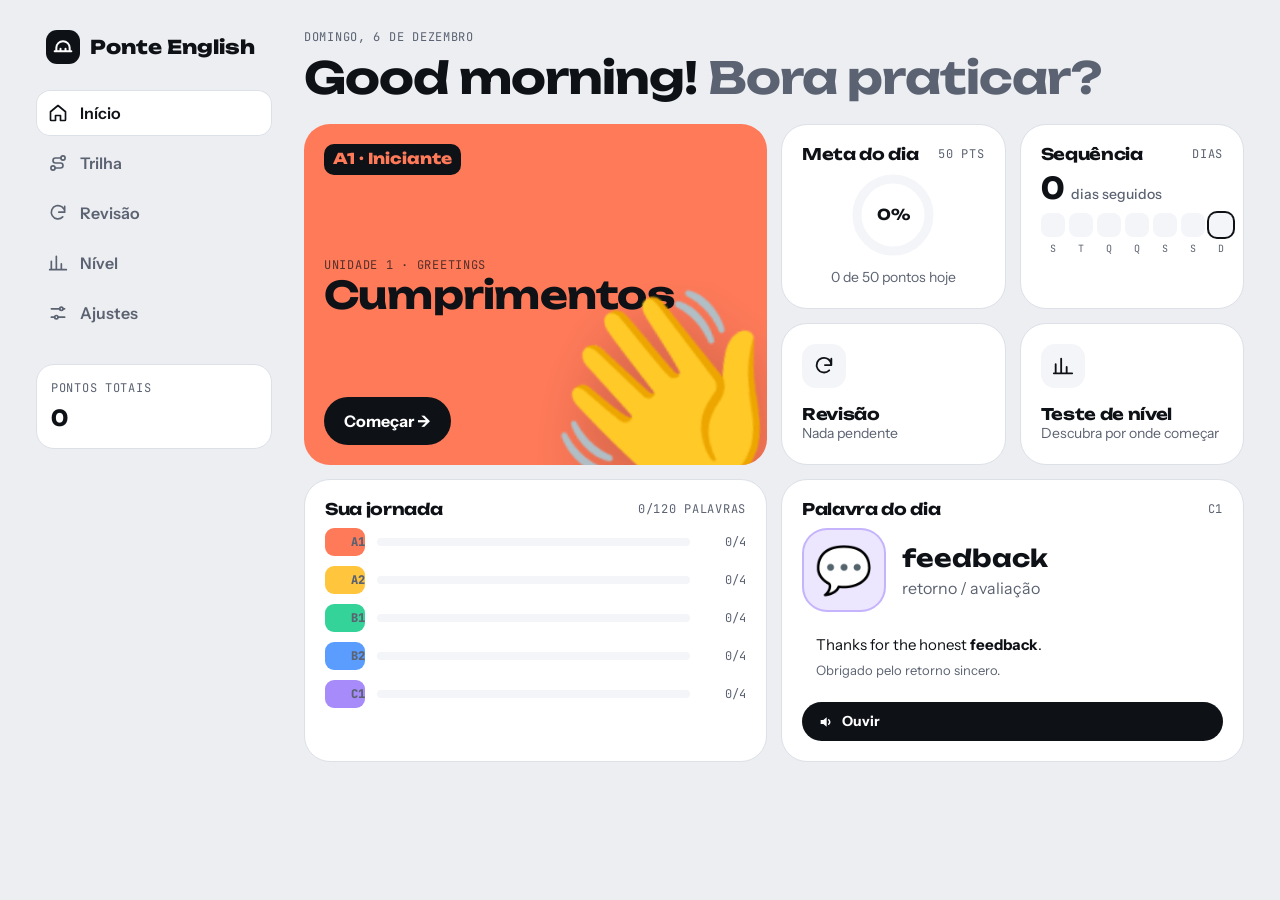
==== index.html @ 1035debe "Add files via upload" ====
<!doctype html>
<html lang="pt-BR">
<head>
  <meta charset="utf-8">
  <meta name="viewport" content="width=device-width, initial-scale=1, viewport-fit=cover">
  <title>Ponte English</title>
  <meta name="description" content="Curso de inglês do básico ao avançado, com imagens, áudio e exercícios dinâmicos.">
  <meta name="theme-color" content="#ECEEF2" media="(prefers-color-scheme: light)">
  <meta name="theme-color" content="#0A0C10" media="(prefers-color-scheme: dark)">
  <link rel="icon" href="data:image/svg+xml,%3Csvg xmlns='http://www.w3.org/2000/svg' viewBox='0 0 24 24'%3E%3Crect width='24' height='24' rx='6' fill='%230E1116'/%3E%3Cpath d='M4 17h16M6 17v-3a6 6 0 0 1 12 0v3' stroke='white' stroke-width='2.2' fill='none' stroke-linecap='round'/%3E%3C/svg%3E">
  <link rel="preconnect" href="https://fonts.googleapis.com">
  <link rel="preconnect" href="https://fonts.gstatic.com" crossorigin>
  <link rel="stylesheet" href="https://fonts.googleapis.com/css2?family=Instrument+Sans:wght@400;500;600;700&family=JetBrains+Mono:wght@500&family=Unbounded:wght@600;700;800&display=swap">
  <style>
/* Ponte English — estilos
   Layout: app shell com barra lateral (desktop) ou barra inferior (celular); painel em blocos (bento);
   cada nível CEFR tem sua cor, usada em trilha, unidade e exercícios. */
:root{
  --bg:#ECEEF2; --card:#FFFFFF; --card-2:#F4F5F8; --ink:#0E1116; --ink-2:#5B6271; --line:#DCE0E7;
  --btn:#0E1116; --on-btn:#FFFFFF; --glass:rgba(236,238,242,.82);
  --on-lv:#0E1116;
  --a1:#FF7A59; --a1-soft:#FFE4DB; --a2:#FFC53D; --a2-soft:#FFF1CC; --b1:#34D399; --b1-soft:#D5F7E9;
  --b2:#5B9DFF; --b2-soft:#DDE9FF; --c1:#A78BFA; --c1-soft:#ECE6FF;
  --good:#138A4A; --good-soft:#D8F5E4; --bad:#C9344A; --bad-soft:#FCE1E5;
  --display:"Unbounded", "Segoe UI", system-ui, sans-serif;
  --body:"Instrument Sans", system-ui, -apple-system, "Segoe UI", sans-serif;
  --mono:"JetBrains Mono", ui-monospace, "SFMono-Regular", Menlo, monospace;
  --r:26px; --r-sm:16px;
  padding-top:env(safe-area-inset-top,0px);
}
@media (prefers-color-scheme: dark){:root:not([data-theme="light"]){
  --bg:#0A0C10; --card:#14171E; --card-2:#1C2029; --ink:#F1F3F7; --ink-2:#9AA1B1; --line:#272C37;
  --btn:#F1F3F7; --on-btn:#0A0C10; --glass:rgba(10,12,16,.82);
  --a1-soft:#3B211A; --a2-soft:#3A3015; --b1-soft:#11342A; --b2-soft:#182844; --c1-soft:#2B2248;
  --good:#45D88A; --good-soft:#12321F; --bad:#FF7D8E; --bad-soft:#3D1820; color-scheme:dark}}
:root[data-theme="dark"]{
  --bg:#0A0C10; --card:#14171E; --card-2:#1C2029; --ink:#F1F3F7; --ink-2:#9AA1B1; --line:#272C37;
  --btn:#F1F3F7; --on-btn:#0A0C10; --glass:rgba(10,12,16,.82);
  --a1-soft:#3B211A; --a2-soft:#3A3015; --b1-soft:#11342A; --b2-soft:#182844; --c1-soft:#2B2248;
  --good:#45D88A; --good-soft:#12321F; --bad:#FF7D8E; --bad-soft:#3D1820; color-scheme:dark}

*{box-sizing:border-box}
html,body{min-height:100%}
body{margin:0;background:var(--bg);color:var(--ink);font-family:var(--body);font-size:16px;line-height:1.5;-webkit-font-smoothing:antialiased}
h1,h2,h3{font-family:var(--display);font-weight:700;margin:0;letter-spacing:-.02em;line-height:1.1;text-wrap:balance}
p{margin:0}
button,input{font:inherit;color:inherit}
button{cursor:pointer;border:0;background:none;padding:0;text-align:inherit}
button:disabled{cursor:default}
:focus-visible{outline:3px solid var(--ink);outline-offset:3px;border-radius:12px}
.mono{font-family:var(--mono);font-size:12px;letter-spacing:.06em;text-transform:uppercase;color:var(--ink-2)}
.muted{color:var(--ink-2)}

/* shell */
.shell{display:grid;grid-template-columns:236px minmax(0,1fr);gap:32px;max-width:1240px;margin:0 auto;
  padding-left:max(16px,env(safe-area-inset-left,0px));padding-right:max(16px,env(safe-area-inset-right,0px));padding-block:24px 56px}
.side{position:sticky;top:24px;align-self:start;display:flex;flex-direction:column;gap:4px}
.logo{display:flex;align-items:center;gap:10px;font-family:var(--display);font-weight:800;font-size:19px;padding:6px 10px 22px}
.logo-mark{width:34px;height:34px;border-radius:11px;background:var(--btn);display:grid;place-items:center}
.logo-mark svg{width:20px;height:20px;stroke:var(--on-btn)}
.nav-btn{display:flex;align-items:center;gap:12px;padding:11px 12px;border-radius:14px;font-weight:600;color:var(--ink-2);transition:background .15s,color .15s}
.nav-btn svg{width:20px;height:20px;stroke:currentColor;fill:none;stroke-width:2;flex:none}
.nav-btn:hover{background:var(--card);color:var(--ink)}
.nav-btn.on{background:var(--card);color:var(--ink);box-shadow:inset 0 0 0 1px var(--line)}
.nav-badge{margin-left:auto;font-family:var(--mono);font-size:11px;background:var(--a1);color:var(--on-lv);border-radius:999px;padding:1px 7px}
.side-foot{margin-top:24px;padding:14px;border-radius:18px;background:var(--card);border:1px solid var(--line);display:flex;flex-direction:column;gap:4px}
.side-foot b{font-family:var(--display);font-size:22px;font-variant-numeric:tabular-nums}
.tabbar{display:none;position:fixed;left:0;right:0;bottom:0;z-index:30;background:var(--glass);-webkit-backdrop-filter:blur(18px);backdrop-filter:blur(18px);border-top:1px solid var(--line);
  padding:6px max(8px,env(safe-area-inset-right,0px)) calc(6px + env(safe-area-inset-bottom,0px)) max(8px,env(safe-area-inset-left,0px));justify-content:space-around}
.tabbar .nav-btn{flex-direction:column;gap:2px;font-size:11px;padding:6px 8px;flex:1;align-items:center;position:relative}
.tabbar .nav-btn.on{background:none;box-shadow:none}
.tabbar .nav-badge{position:absolute;top:2px;right:calc(50% - 22px);margin:0}
main{min-width:0;display:flex;flex-direction:column;gap:22px}
@media (max-width:880px){
  .shell{grid-template-columns:minmax(0,1fr);padding-block:16px calc(92px + env(safe-area-inset-bottom,0px))}
  .side{display:none} .tabbar{display:flex}
}
body.in-session .side, body.in-session .tabbar{display:none}
body.in-session .shell{grid-template-columns:minmax(0,1fr);max-width:720px;padding-block:16px 160px}

/* headers */
.page-h{display:flex;flex-direction:column;gap:8px;padding-top:4px}
.page-h h1{font-size:clamp(28px,5vw,44px)}
.page-h h1 span{color:var(--ink-2)}
.page-h .sub{color:var(--ink-2);max-width:60ch}

/* bento */
.bento{display:grid;grid-template-columns:repeat(4,minmax(0,1fr));gap:14px}
.tile{background:var(--card);border-radius:var(--r);padding:20px;display:flex;flex-direction:column;gap:10px;min-width:0;border:1px solid var(--line)}
button.tile{transition:transform .18s ease}
button.tile:hover{transform:translateY(-3px)}
.t-continue{grid-column:span 2;grid-row:span 2;background:var(--lv);border:0;color:var(--on-lv);justify-content:space-between;position:relative;overflow:hidden;min-height:300px}
.t-continue .mono{color:var(--on-lv);opacity:.7}
.t-continue h2{font-size:clamp(26px,4vw,38px);max-width:12ch}
.t-continue .big-emoji{position:absolute;right:-10px;bottom:-24px;font-size:clamp(130px,18vw,190px);line-height:1;transform:rotate(-8deg);filter:drop-shadow(0 18px 24px rgba(0,0,0,.18))}
.t-continue .lv-code{font-family:var(--display);font-weight:800;font-size:15px;background:var(--on-lv);color:var(--lv);border-radius:10px;padding:4px 9px;align-self:flex-start}
.pill{display:inline-flex;align-items:center;gap:8px;background:var(--btn);color:var(--on-btn);font-weight:700;border-radius:999px;padding:12px 20px;align-self:flex-start;position:relative;z-index:1}
.t-continue .pill{background:var(--on-lv);color:#FFFFFF}
.t-levels,.t-wod{grid-column:span 2}
.tile-h{display:flex;justify-content:space-between;align-items:center;gap:10px}
.tile h3{font-size:16px}
.stat{font-family:var(--display);font-size:30px;font-weight:700;font-variant-numeric:tabular-nums;line-height:1}
.stat small{font-family:var(--body);font-size:14px;color:var(--ink-2);font-weight:500}
.ring{width:84px;height:84px;align-self:center}
.ring circle{fill:none;stroke-width:9}
.ring .trk{stroke:var(--card-2)} .ring .val{stroke:var(--ink);stroke-linecap:round;transition:stroke-dashoffset .8s ease}
.week{display:flex;justify-content:space-between;gap:4px}
.week div{display:flex;flex-direction:column;align-items:center;gap:4px;font-family:var(--mono);font-size:10px;color:var(--ink-2)}
.week i{width:24px;height:24px;border-radius:8px;background:var(--card-2);display:block}
.week i.on{background:var(--a1)}
.week i.today{box-shadow:0 0 0 2px var(--ink)}
.lv-row{display:grid;grid-template-columns:40px minmax(0,1fr) 44px;gap:12px;align-items:center}
.lv-chip{font-family:var(--display);font-weight:800;font-size:13px;background:var(--lv);color:var(--on-lv);border-radius:9px;text-align:center;padding:5px 0}
.lv-row .bar{height:8px}
.lv-row span{font-family:var(--mono);font-size:12px;color:var(--ink-2);text-align:right;font-variant-numeric:tabular-nums}
.bar{height:10px;background:var(--card-2);border-radius:999px;overflow:hidden}
.bar>i{display:block;height:100%;background:var(--lv,var(--ink));border-radius:999px;transition:width .6s ease}
.t-action{justify-content:space-between;min-height:142px}
.t-action .ico{width:44px;height:44px;border-radius:14px;display:grid;place-items:center;background:var(--card-2)}
.t-action .ico svg{width:22px;height:22px;stroke:var(--ink);fill:none;stroke-width:2}
.wod{display:flex;gap:16px;align-items:center}
.wod .blob{flex:none}
.wod-word{font-family:var(--display);font-size:24px;font-weight:700}
@media (max-width:1100px){.bento{grid-template-columns:repeat(2,minmax(0,1fr))}}
@media (max-width:520px){.t-continue{min-height:250px}.tile{padding:16px}}

/* emoji blob */
.blob{width:var(--s,72px);height:var(--s,72px);border-radius:calc(var(--s,72px) * .3);background:var(--lv-soft,var(--card-2));display:grid;place-items:center;font-size:calc(var(--s,72px) * .55);line-height:1;position:relative}
.blob::after{content:"";position:absolute;inset:0;border-radius:inherit;box-shadow:inset 0 0 0 2px var(--lv,var(--line));opacity:.55}

/* path */
.level{display:flex;flex-direction:column;gap:14px;scroll-margin-top:24px}
.level-h{display:grid;grid-template-columns:auto minmax(0,1fr) auto;gap:18px;align-items:center;background:var(--lv);color:var(--on-lv);border-radius:var(--r);padding:18px 22px}
.level-h .code{font-family:var(--display);font-weight:800;font-size:clamp(40px,7vw,60px);line-height:.9;letter-spacing:-.04em}
.level-h h2{font-size:clamp(18px,3vw,24px)}
.level-h p{opacity:.75;font-size:14px}
.level-h .prog{font-family:var(--mono);font-size:13px;background:var(--on-lv);color:var(--lv);border-radius:999px;padding:4px 12px;font-variant-numeric:tabular-nums}
.units{display:grid;grid-template-columns:repeat(4,minmax(0,1fr));gap:12px}
.unit-tile{background:var(--card);border:1px solid var(--line);border-radius:22px;padding:16px;display:flex;flex-direction:column;gap:10px;transition:transform .18s,border-color .18s;min-width:0}
.unit-tile:hover{transform:translateY(-3px);border-color:var(--lv)}
.unit-tile h3{font-size:16px}
.unit-tile .g{font-size:13px;color:var(--ink-2)}
.unit-foot{display:flex;justify-content:space-between;align-items:center;margin-top:auto;gap:8px}
.status{font-family:var(--mono);font-size:11px;letter-spacing:.04em;border-radius:999px;padding:3px 9px;background:var(--card-2);color:var(--ink-2);text-transform:uppercase}
.status.done{background:var(--good-soft);color:var(--good)}
.status.going{background:var(--lv-soft);color:var(--ink)}
.stars{color:var(--lv);font-size:15px;letter-spacing:2px}
@media (max-width:1100px){.units{grid-template-columns:repeat(2,minmax(0,1fr))}}
@media (max-width:520px){.level-h{grid-template-columns:auto minmax(0,1fr);padding:16px}.level-h .prog{grid-column:1 / -1;justify-self:start}}

/* unit page */
.unit-hero{background:var(--lv);color:var(--on-lv);border-radius:var(--r);padding:20px 22px 22px;display:flex;flex-direction:column;gap:14px;position:relative;overflow:hidden}
.unit-hero .mono{color:var(--on-lv);opacity:.7}
.unit-hero h1{font-size:clamp(28px,5vw,42px);max-width:14ch}
.unit-hero .deco{position:absolute;right:16px;top:50%;transform:translateY(-50%) rotate(8deg);font-size:clamp(80px,14vw,130px);line-height:1}
.unit-hero .chips{display:flex;flex-wrap:wrap;gap:8px;position:relative;z-index:1;max-width:70%}
.unit-hero .chips span{background:rgba(255,255,255,.4);border-radius:999px;padding:4px 12px;font-size:13px;font-weight:600}
.icon-btn{width:42px;height:42px;border-radius:14px;display:grid;place-items:center;background:var(--card);border:1px solid var(--line);flex:none;color:var(--ink)}
.icon-btn svg{width:20px;height:20px;stroke:currentColor;fill:none;stroke-width:2.2}
.unit-hero .icon-btn{background:rgba(255,255,255,.45);border:0;color:var(--on-lv)}
.seg{display:grid;grid-template-columns:repeat(3,1fr);background:var(--card);border:1px solid var(--line);border-radius:18px;padding:5px;gap:4px}
.seg button{border-radius:13px;padding:10px 6px;font-weight:700;text-align:center;color:var(--ink-2);font-size:15px}
.seg button.on{background:var(--btn);color:var(--on-btn)}

/* flashcard */
.study{display:grid;grid-template-columns:minmax(0,1.1fr) minmax(0,1fr);gap:16px;align-items:start}
@media (max-width:980px){.study{grid-template-columns:minmax(0,1fr)}}
.flip-zone{perspective:1400px;display:flex;flex-direction:column;gap:12px}
.flip{position:relative;width:100%;height:400px;transform-style:preserve-3d;transition:transform .6s cubic-bezier(.3,.7,.25,1);cursor:pointer}
.flip.on{transform:rotateY(180deg)}
.face{position:absolute;inset:0;backface-visibility:hidden;-webkit-backface-visibility:hidden;border-radius:var(--r);background:var(--card);border:1px solid var(--line);padding:22px;display:flex;flex-direction:column;align-items:center;justify-content:center;gap:14px;text-align:center}
.face.back{transform:rotateY(180deg);background:var(--lv-soft)}
.face .word{font-family:var(--display);font-weight:800;font-size:clamp(30px,6vw,42px);line-height:1.05;overflow-wrap:anywhere}
.face .ph{font-family:var(--mono);font-size:14px;color:var(--ink-2)}
.face .pt{font-family:var(--display);font-size:26px;font-weight:700}
.face .tap{font-size:13px;color:var(--ink-2);position:absolute;bottom:16px}
.ex{background:var(--card);border-radius:16px;padding:12px 14px;text-align:left;width:100%;font-size:15px}
.ex b{color:var(--ink)}
.ex em{display:block;font-style:normal;color:var(--ink-2);font-size:13px;margin-top:4px}
.say{display:inline-flex;align-items:center;gap:8px;background:var(--btn);color:var(--on-btn);border-radius:999px;padding:9px 16px;font-weight:700;font-size:14px}
.say svg{width:16px;height:16px;fill:currentColor}
.card-nav{display:flex;gap:10px;align-items:center}
.card-nav .count{flex:1;text-align:center;font-family:var(--mono);font-size:13px;color:var(--ink-2);font-variant-numeric:tabular-nums}
.btn{border-radius:16px;padding:14px 18px;font-weight:700;background:var(--card);border:1px solid var(--line);text-align:center}
.btn.dark{background:var(--btn);color:var(--on-btn);border-color:var(--btn)}
.btn.wide{width:100%}
.btn:disabled{opacity:.4}
.word-grid{display:grid;grid-template-columns:repeat(2,minmax(0,1fr));gap:10px}
.wchip{display:flex;align-items:center;gap:12px;background:var(--card);border:1px solid var(--line);border-radius:18px;padding:10px;min-width:0;transition:border-color .15s}
.wchip:hover,.wchip.on{border-color:var(--lv)}
.wchip .blob{--s:46px}
.wchip div{min-width:0}
.wchip b{display:block;font-size:15px;overflow-wrap:anywhere}
.wchip span{font-size:13px;color:var(--ink-2)}

/* grammar */
.gram{display:flex;flex-direction:column;gap:14px}
.gram .rule{font-size:17px;max-width:62ch}
.gtable{width:100%;border-collapse:separate;border-spacing:0;background:var(--card);border:1px solid var(--line);border-radius:20px;overflow:hidden;font-size:15px}
.gtable td{padding:12px 14px;border-bottom:1px solid var(--line);vertical-align:top}
.gtable tr:last-child td{border-bottom:0}
.gtable td:first-child{font-weight:700;background:var(--lv-soft);white-space:nowrap}
.gtable-wrap{overflow-x:auto;border-radius:20px}
.tipbox{display:flex;gap:14px;background:var(--card);border:1px dashed var(--lv);border-radius:20px;padding:16px;font-size:15px}
.tipbox .t{font-family:var(--display);font-weight:800;color:var(--lv);font-size:13px;flex:none;padding-top:2px}
.ex-list{display:flex;flex-direction:column;gap:8px}
.ex-row{display:flex;align-items:center;gap:12px;background:var(--card);border:1px solid var(--line);border-radius:16px;padding:12px 14px}
.ex-row div{flex:1;min-width:0}
.ex-row span{display:block;color:var(--ink-2);font-size:14px}
.round{width:38px;height:38px;border-radius:50%;background:var(--lv-soft);display:grid;place-items:center;flex:none}
.round svg{width:16px;height:16px;fill:var(--ink)}

/* practice intro */
.prac{display:grid;grid-template-columns:repeat(auto-fit,minmax(150px,1fr));gap:10px}
.prac div{background:var(--card);border:1px solid var(--line);border-radius:18px;padding:14px;display:flex;flex-direction:column;gap:6px;font-size:14px}
.prac b{font-size:15px}
.prac .e{font-size:26px}

/* session */
.sess{display:flex;flex-direction:column;gap:22px}
.sess-top{display:flex;align-items:center;gap:14px}
.sess-top .bar{flex:1;height:12px}
.sess-top .bar>i{background:var(--lv)}
.q{display:flex;flex-direction:column;gap:20px;animation:qIn .35s ease}
@keyframes qIn{from{transform:translateY(10px)}to{transform:none}}
.q-kind{display:inline-flex;align-items:center;gap:8px;font-family:var(--mono);font-size:12px;letter-spacing:.06em;text-transform:uppercase;color:var(--ink-2)}
.q-kind i{width:8px;height:8px;border-radius:50%;background:var(--lv)}
.q h2{font-size:clamp(22px,4vw,30px)}
.q h2 em{font-style:normal;background:var(--lv-soft);border-radius:10px;padding:0 8px}
.q-center{display:flex;justify-content:center}
.opts{display:grid;grid-template-columns:repeat(2,minmax(0,1fr));gap:10px}
.opt{background:var(--card);border:2px solid var(--line);border-radius:18px;padding:16px 12px;font-weight:600;font-size:16px;display:flex;flex-direction:column;align-items:center;justify-content:center;gap:8px;text-align:center;min-height:64px;transition:border-color .15s,transform .1s;overflow-wrap:anywhere}
.opt:not(:disabled):hover{border-color:var(--ink)}
.opt:active{transform:scale(.98)}
.opt .e{font-size:40px;line-height:1}
.opt.pic .e{font-size:56px}
.opt kbd{font-family:var(--mono);font-size:11px;color:var(--ink-2);border:1px solid var(--line);border-radius:6px;padding:0 5px}
.opt.ok{border-color:var(--good);background:var(--good-soft);color:var(--good)}
.opt.no{border-color:var(--bad);background:var(--bad-soft);color:var(--bad);animation:shake .35s}
@keyframes shake{25%{transform:translateX(-6px)}75%{transform:translateX(6px)}}
.sentence{background:var(--card);border:1px solid var(--line);border-radius:20px;padding:18px;font-size:20px;line-height:1.6}
.sentence .gap{display:inline-block;min-width:96px;border-bottom:3px solid var(--lv);text-align:center;font-weight:700;padding:0 6px}
.sentence .tr{display:block;font-size:14px;color:var(--ink-2);margin-top:6px}
.play{width:120px;height:120px;border-radius:40px;background:var(--lv);display:grid;place-items:center;transition:transform .15s}
.play:active{transform:scale(.95)}
.play svg{width:46px;height:46px;fill:var(--on-lv)}
.slow{font-size:13px;color:var(--ink-2);text-decoration:underline;text-underline-offset:3px}
.type-in{width:100%;background:var(--card);border:2px solid var(--line);border-radius:18px;padding:16px;font-size:20px;font-family:var(--display);outline:none}
.type-in:focus{border-color:var(--lv)}
.type-in.ok{border-color:var(--good);background:var(--good-soft)}
.type-in.no{border-color:var(--bad);background:var(--bad-soft)}
.hint-line{font-family:var(--mono);font-size:15px;letter-spacing:.2em;color:var(--ink-2)}
.pairs{display:grid;grid-template-columns:repeat(2,minmax(0,1fr));gap:10px}
.pair{background:var(--card);border:2px solid var(--line);border-radius:16px;padding:14px 10px;font-weight:600;min-height:58px;text-align:center;overflow-wrap:anywhere}
.pair.sel{border-color:var(--lv);background:var(--lv-soft)}
.pair.done{border-color:var(--good);background:var(--good-soft);color:var(--good);opacity:.55}
.pair.no{border-color:var(--bad);background:var(--bad-soft);animation:shake .35s}
.build-line{min-height:70px;background:var(--card);border:2px dashed var(--line);border-radius:18px;padding:10px;display:flex;flex-wrap:wrap;gap:8px;align-content:flex-start}
.build-line.ok{border-color:var(--good);border-style:solid}
.build-line.no{border-color:var(--bad);border-style:solid}
.bank{display:flex;flex-wrap:wrap;gap:8px;justify-content:center}
.tok{background:var(--card);border:2px solid var(--line);border-bottom-width:4px;border-radius:12px;padding:8px 12px;font-weight:600;font-size:16px}
.tok.used{visibility:hidden}
.sheet{position:fixed;left:0;right:0;bottom:0;z-index:40;padding:18px max(16px,env(safe-area-inset-right,0px)) calc(18px + env(safe-area-inset-bottom,0px)) max(16px,env(safe-area-inset-left,0px));border-top:2px solid currentColor;animation:up .25s ease}
@keyframes up{from{transform:translateY(100%)}to{transform:none}}
.sheet.good{background:var(--good-soft);color:var(--good)}
.sheet.bad{background:var(--bad-soft);color:var(--bad)}
.sheet-in{max-width:720px;margin:0 auto;display:flex;align-items:center;gap:16px;flex-wrap:wrap}
.sheet-in div{flex:1;min-width:200px}
.sheet-in b{display:block;font-family:var(--display);font-size:20px}
.sheet-in span{color:var(--ink)}
.sheet .btn{background:currentColor;border:0;min-width:160px}
.sheet .btn span{color:var(--card)}

/* results */
.result{background:var(--card);border:1px solid var(--line);border-radius:var(--r);padding:28px 22px;display:flex;flex-direction:column;align-items:center;gap:16px;text-align:center}
.result .medal{width:140px;height:140px;border-radius:44px;background:var(--lv);display:grid;place-items:center;font-size:72px;animation:pop .6s ease}
@keyframes pop{0%{transform:scale(.4) rotate(-12deg)}70%{transform:scale(1.08)}100%{transform:none}}
.result h1{font-size:clamp(28px,5vw,38px)}
.score{display:grid;grid-template-columns:repeat(3,minmax(0,1fr));gap:10px;width:100%}
.score div{background:var(--card-2);border-radius:18px;padding:14px 8px}
.score b{display:block;font-family:var(--display);font-size:24px;font-variant-numeric:tabular-nums}
.miss{width:100%;display:flex;flex-direction:column;gap:8px;text-align:left}
.miss .ex-row{background:var(--bad-soft);border-color:transparent}
.row2{display:grid;grid-template-columns:1fr 1fr;gap:10px;width:100%}

/* settings & empty */
.set-list{display:flex;flex-direction:column;gap:12px}
.set{background:var(--card);border:1px solid var(--line);border-radius:22px;padding:18px;display:flex;flex-direction:column;gap:12px}
.set .seg{background:var(--card-2);border:0}
.set input[type=range]{width:100%;accent-color:var(--ink)}
.danger{color:var(--bad);border-color:var(--bad)}
.empty{background:var(--card);border:1px solid var(--line);border-radius:var(--r);padding:32px 22px;text-align:center;display:flex;flex-direction:column;align-items:center;gap:12px}
.empty .blob{--s:96px}
.place-res{display:flex;flex-direction:column;gap:8px;width:100%}

@media (prefers-reduced-motion:reduce){*,*::before,*::after{animation:none!important;transition:none!important}}

</style>
</head>
<body>
  <div id="root"></div>
  <script>
/* Ponte English — conteúdo do curso
   Cada palavra: [inglês, português, imagem (emoji), frase com {palavra}, tradução da frase, pronúncia aproximada]
   Cada drill de gramática: [frase com ___, [resposta certa, errada, errada], tradução]
   Para adicionar conteúdo, copie uma unidade e mude os textos. */
window.COURSE = {
  levels: [
    {
      id: 'A1', name: 'Iniciante', color: 'var(--a1)', soft: 'var(--a1-soft)',
      desc: 'Primeiras palavras, apresentações e frases do dia a dia.',
      units: [
        {
          title: 'Cumprimentos', en: 'Greetings', icon: '👋',
          words: [
            ['hello', 'olá', '👋', '{Hello}! My name is Ana.', 'Olá! Meu nome é Ana.', 'rê-LOU'],
            ['name', 'nome', '📛', 'What is your {name}?', 'Qual é o seu nome?', 'NÊIM'],
            ['friend', 'amigo(a)', '🫂', 'She is my best {friend}.', 'Ela é minha melhor amiga.', 'FRÉND'],
            ['morning', 'manhã', '🌅', 'Good {morning}, everyone!', 'Bom dia, pessoal!', 'MÓR-nin'],
            ['night', 'noite', '🌙', 'Good {night}, see you tomorrow.', 'Boa noite, até amanhã.', 'NÁIT'],
            ['thanks', 'obrigado(a)', '🙏', '{Thanks} for your help!', 'Obrigado pela ajuda!', 'THÉNKS']
          ],
          grammar: {
            title: 'Verbo to be (ser / estar)',
            rule: 'Em inglês, <b>ser</b> e <b>estar</b> são o mesmo verbo: <b>to be</b>. Ele muda conforme a pessoa.',
            table: [['I', 'am', 'eu sou / estou'], ['You', 'are', 'você é / está'], ['He / She / It', 'is', 'ele, ela é / está'], ['We / They', 'are', 'nós, eles somos / estão']],
            tip: 'Na conversa, o inglês encurta tudo: I am → <b>I\'m</b>, you are → <b>you\'re</b>, she is → <b>she\'s</b>.',
            examples: [['I am a student.', 'Eu sou estudante.'], ['She is happy today.', 'Ela está feliz hoje.'], ['We are good friends.', 'Nós somos bons amigos.']],
            drills: [['I ___ Brazilian.', ['am', 'is', 'are'], 'Eu sou brasileiro.'], ['He ___ my brother.', ['is', 'am', 'are'], 'Ele é meu irmão.'], ['They ___ at home.', ['are', 'is', 'am'], 'Eles estão em casa.']]
          }
        },
        {
          title: 'Família', en: 'Family', icon: '👨‍👩‍👧',
          words: [
            ['mother', 'mãe', '👩', 'My {mother} is a nurse.', 'Minha mãe é enfermeira.', 'MÂ-dher'],
            ['father', 'pai', '👨', 'His {father} works in a bank.', 'O pai dele trabalha num banco.', 'FÁ-dher'],
            ['brother', 'irmão', '👦', 'I have one {brother}.', 'Eu tenho um irmão.', 'BRÂ-dher'],
            ['sister', 'irmã', '👧', 'My {sister} is ten years old.', 'Minha irmã tem dez anos.', 'SÍS-ter'],
            ['baby', 'bebê', '👶', 'The {baby} is sleeping.', 'O bebê está dormindo.', 'BÊI-bi'],
            ['family', 'família', '👨‍👩‍👧', 'I love my {family}.', 'Eu amo minha família.', 'FÉ-mi-li']
          ],
          grammar: {
            title: 'Possessivos (my, your, his, her)',
            rule: 'Os possessivos mostram <b>de quem</b> é alguma coisa e vêm sempre antes do substantivo.',
            table: [['I → my', 'meu / minha'], ['you → your', 'seu / sua'], ['he → his', 'dele'], ['she → her', 'dela'], ['we → our', 'nosso / nossa'], ['they → their', 'deles / delas']],
            tip: '<b>His</b> e <b>her</b> concordam com o dono, não com a coisa: <i>her father</i> = o pai <b>dela</b>.',
            examples: [['This is my car.', 'Este é meu carro.'], ['Her name is Julia.', 'O nome dela é Julia.'], ['Our house is big.', 'Nossa casa é grande.']],
            drills: [['Maria loves ___ dog.', ['her', 'his', 'my'], 'Maria ama o cachorro dela.'], ['John and ___ wife live here.', ['his', 'her', 'their'], 'John e a esposa dele moram aqui.'], ['We love ___ parents.', ['our', 'their', 'your'], 'Nós amamos nossos pais.']]
          }
        },
        {
          title: 'Cores e coisas', en: 'Colors', icon: '🎨',
          words: [
            ['red', 'vermelho', '🔴', 'I have a {red} car.', 'Eu tenho um carro vermelho.', 'RÉD'],
            ['blue', 'azul', '🔵', 'The sky is {blue}.', 'O céu é azul.', 'BLÚ'],
            ['green', 'verde', '🟢', 'The grass is {green}.', 'A grama é verde.', 'GRÍN'],
            ['yellow', 'amarelo', '🟡', 'The sun is {yellow}.', 'O sol é amarelo.', 'IÉ-lou'],
            ['black', 'preto', '⚫', 'She has a {black} cat.', 'Ela tem um gato preto.', 'BLÉK'],
            ['white', 'branco', '⚪', 'The wall is {white}.', 'A parede é branca.', 'UÁIT']
          ],
          grammar: {
            title: 'A / An e plural',
            rule: 'Use <b>a</b> antes de som de consoante e <b>an</b> antes de som de vogal. Para o plural, quase sempre basta somar <b>-s</b>.',
            table: [['a', 'a car, a book', 'som de consoante'], ['an', 'an apple, an hour', 'som de vogal'], ['+ s', 'cars, books', 'plural comum'], ['+ es', 'boxes, buses', 'termina em s, x, ch, sh']],
            tip: 'O adjetivo vem <b>antes</b> do substantivo: <i>a red car</i> (e não "a car red").',
            examples: [['I have an orange.', 'Eu tenho uma laranja.'], ['She has two black cats.', 'Ela tem dois gatos pretos.'], ['It is a blue box.', 'É uma caixa azul.']],
            drills: [['I want ___ apple.', ['an', 'a', 'the two'], 'Eu quero uma maçã.'], ['She is ___ teacher.', ['a', 'an', 'two'], 'Ela é professora.'], ['I have two ___.', ['boxes', 'boxs', 'box'], 'Eu tenho duas caixas.']]
          }
        },
        {
          title: 'Comida e bebida', en: 'Food', icon: '🍎',
          words: [
            ['water', 'água', '💧', 'Can I have some {water}?', 'Posso tomar um pouco de água?', 'UÓ-ter'],
            ['coffee', 'café', '☕', 'I drink {coffee} every day.', 'Eu tomo café todo dia.', 'CÓ-fi'],
            ['bread', 'pão', '🍞', 'I want {bread} with butter.', 'Quero pão com manteiga.', 'BRÉD'],
            ['apple', 'maçã', '🍎', 'An {apple} a day is healthy.', 'Uma maçã por dia é saudável.', 'É-pol'],
            ['rice', 'arroz', '🍚', 'We eat {rice} and beans.', 'Nós comemos arroz e feijão.', 'RÁIS'],
            ['egg', 'ovo', '🥚', 'I eat an {egg} for breakfast.', 'Eu como um ovo no café da manhã.', 'ÉG']
          ],
          grammar: {
            title: 'Gostar: like / don\'t like',
            rule: 'Para falar do que você gosta, use <b>like</b>. Para negar, coloque <b>don\'t</b> antes. Perguntas começam com <b>Do</b>.',
            table: [['I like coffee.', 'eu gosto de café'], ['I don\'t like eggs.', 'eu não gosto de ovos'], ['Do you like rice?', 'você gosta de arroz?'], ['Yes, I do. / No, I don\'t.', 'sim / não']],
            tip: '<b>Don\'t</b> é a forma curta de <b>do not</b>. Repare que o inglês não usa "de": <i>I like coffee</i> (e não "I like of coffee").',
            examples: [['I like coffee.', 'Eu gosto de café.'], ['I do not like eggs.', 'Eu não gosto de ovos.'], ['Do you like rice?', 'Você gosta de arroz?']],
            drills: [['I ___ like fish.', ['don\'t', 'doesn\'t', 'not'], 'Eu não gosto de peixe.'], ['___ you like pizza?', ['Do', 'Are', 'Is'], 'Você gosta de pizza?'], ['Yes, I ___.', ['do', 'am', 'like'], 'Sim, eu gosto.']]
          }
        }
      ]
    },
    {
      id: 'A2', name: 'Básico', color: 'var(--a2)', soft: 'var(--a2-soft)',
      desc: 'Rotina, casa, cidade e como contar o que você fez.',
      units: [
        {
          title: 'Rotina', en: 'Daily routine', icon: '⏰',
          words: [
            ['wake up', 'acordar', '⏰', 'I {wake up} at 6 a.m.', 'Eu acordo às 6h.', 'UÊIK âp'],
            ['shower', 'banho', '🚿', 'I take a {shower} in the morning.', 'Tomo banho de manhã.', 'CHÁU-er'],
            ['breakfast', 'café da manhã', '🥞', 'We have {breakfast} together.', 'Tomamos café da manhã juntos.', 'BRÉK-fâst'],
            ['work', 'trabalho', '💼', 'I go to {work} by car.', 'Vou ao trabalho de carro.', 'UÂRK'],
            ['bus', 'ônibus', '🚌', 'She takes the {bus} to school.', 'Ela pega o ônibus para a escola.', 'BÂS'],
            ['sleep', 'dormir', '😴', 'I {sleep} eight hours.', 'Eu durmo oito horas.', 'SLÍP']
          ],
          grammar: {
            title: 'Presente simples: he / she / it + s',
            rule: 'No presente, com <b>he, she, it</b>, o verbo ganha <b>-s</b>. Advérbios de frequência (always, usually, sometimes, never) vêm antes do verbo.',
            table: [['I work', 'he works'], ['I go', 'she goes'], ['I have', 'it has'], ['I study', 'he studies']],
            tip: 'Frequência do mais para o menos: <b>always</b> (sempre) → <b>usually</b> (geralmente) → <b>sometimes</b> (às vezes) → <b>never</b> (nunca).',
            examples: [['She works in an office.', 'Ela trabalha num escritório.'], ['He always takes the bus.', 'Ele sempre pega o ônibus.'], ['I never sleep late.', 'Eu nunca durmo tarde.']],
            drills: [['She ___ coffee every morning.', ['drinks', 'drink', 'drinking'], 'Ela toma café toda manhã.'], ['He ___ to work by bus.', ['goes', 'go', 'gos'], 'Ele vai ao trabalho de ônibus.'], ['I ___ eat meat. I am vegetarian.', ['never', 'always', 'usually'], 'Eu nunca como carne. Sou vegetariano.']]
          }
        },
        {
          title: 'Casa', en: 'Home', icon: '🏠',
          words: [
            ['kitchen', 'cozinha', '🍳', 'Mom is in the {kitchen}.', 'A mãe está na cozinha.', 'KÍ-tchen'],
            ['bedroom', 'quarto', '🛏️', 'My {bedroom} is small.', 'Meu quarto é pequeno.', 'BÉD-rum'],
            ['bathroom', 'banheiro', '🛁', 'Where is the {bathroom}?', 'Onde fica o banheiro?', 'BÉTH-rum'],
            ['door', 'porta', '🚪', 'Please close the {door}.', 'Por favor, feche a porta.', 'DÓR'],
            ['window', 'janela', '🪟', 'Open the {window}, it is hot.', 'Abra a janela, está calor.', 'UÍN-dou'],
            ['key', 'chave', '🔑', 'I lost my {key}!', 'Perdi minha chave!', 'KÍ']
          ],
          grammar: {
            title: 'There is / There are (tem, há)',
            rule: 'Para dizer que algo <b>existe</b> em um lugar, use <b>there is</b> (singular) e <b>there are</b> (plural).',
            table: [['There is', 'há / tem (1)', 'There is a sofa.'], ['There are', 'há / tem (2+)', 'There are two beds.'], ['Is there...?', 'tem...?', 'Is there a garage?'], ['There isn\'t / aren\'t', 'não tem', 'There aren\'t chairs.']],
            tip: 'Não use <b>have</b> para "tem" no sentido de existir: <i>There is a park here</i> (e não "Have a park here").',
            examples: [['There is a big kitchen.', 'Tem uma cozinha grande.'], ['There are three bedrooms.', 'Há três quartos.'], ['Is there a key on the table?', 'Tem uma chave na mesa?']],
            drills: [['There ___ two windows in my room.', ['are', 'is', 'have'], 'Há duas janelas no meu quarto.'], ['There ___ a cat on the sofa.', ['is', 'are', 'has'], 'Tem um gato no sofá.'], ['___ there a bathroom here?', ['Is', 'Are', 'Have'], 'Tem um banheiro aqui?']]
          }
        },
        {
          title: 'Cidade e direções', en: 'City', icon: '🏙️',
          words: [
            ['street', 'rua', '🛣️', 'I live on this {street}.', 'Eu moro nesta rua.', 'STRÍT'],
            ['hospital', 'hospital', '🏥', 'The {hospital} is near here.', 'O hospital fica perto daqui.', 'RÓS-pi-tâl'],
            ['bank', 'banco', '🏦', 'I need to go to the {bank}.', 'Preciso ir ao banco.', 'BÉNK'],
            ['store', 'loja', '🏪', 'The {store} opens at nine.', 'A loja abre às nove.', 'STÓR'],
            ['left', 'esquerda', '⬅️', 'Turn {left} at the corner.', 'Vire à esquerda na esquina.', 'LÉFT'],
            ['right', 'direita', '➡️', 'The bank is on the {right}.', 'O banco fica à direita.', 'RÁIT']
          ],
          grammar: {
            title: 'Preposições de lugar',
            rule: 'Preposições dizem <b>onde</b> algo está. As mais usadas no dia a dia são estas:',
            table: [['in', 'dentro de', 'in the car'], ['on', 'sobre / na rua', 'on the table'], ['next to', 'ao lado de', 'next to the bank'], ['between', 'entre', 'between two stores'], ['in front of', 'em frente a', 'in front of the hospital']],
            tip: 'Para pedir informação, comece com <b>Excuse me</b>: <i>Excuse me, where is the bank?</i>',
            examples: [['The bank is next to the store.', 'O banco fica ao lado da loja.'], ['The keys are on the table.', 'As chaves estão na mesa.'], ['Turn right after the hospital.', 'Vire à direita depois do hospital.']],
            drills: [['The cat is ___ the box.', ['in', 'at', 'between'], 'O gato está dentro da caixa.'], ['The store is ___ the bank and the hospital.', ['between', 'next', 'on'], 'A loja fica entre o banco e o hospital.'], ['There is a car ___ front of my house.', ['in', 'on', 'at'], 'Tem um carro em frente à minha casa.']]
          }
        },
        {
          title: 'Fim de semana', en: 'The weekend', icon: '🎉',
          words: [
            ['beach', 'praia', '🏖️', 'We went to the {beach} on Sunday.', 'Fomos à praia no domingo.', 'BÍTCH'],
            ['movie', 'filme', '🎬', 'I watched a great {movie}.', 'Assisti a um filme ótimo.', 'MÚ-vi'],
            ['party', 'festa', '🎉', 'The {party} was amazing!', 'A festa foi incrível!', 'PÁR-ti'],
            ['trip', 'viagem', '✈️', 'How was your {trip}?', 'Como foi sua viagem?', 'TRÍP'],
            ['photo', 'foto', '📸', 'She took a {photo} of the sea.', 'Ela tirou uma foto do mar.', 'FÔU-tou'],
            ['game', 'jogo', '⚽', 'Did you watch the {game}?', 'Você assistiu ao jogo?', 'GUÊIM']
          ],
          grammar: {
            title: 'Passado simples',
            rule: 'Verbos regulares ganham <b>-ed</b>. Os irregulares mudam de forma e precisam ser decorados aos poucos.',
            table: [['Regular', 'work → worked, watch → watched'], ['Irregular', 'go → went, see → saw, have → had'], ['Negativa', 'I didn\'t go (didn\'t + verbo normal)'], ['Pergunta', 'Did you go? (Did + verbo normal)']],
            tip: 'Depois de <b>did</b> ou <b>didn\'t</b>, o verbo volta ao normal: <i>Did you go?</i> (e não "Did you went?").',
            examples: [['I watched a movie last night.', 'Assisti a um filme ontem à noite.'], ['We went to the beach.', 'Fomos à praia.'], ['Did you like the party?', 'Você gostou da festa?']],
            drills: [['Yesterday I ___ to the beach.', ['went', 'go', 'goed'], 'Ontem eu fui à praia.'], ['She ___ a movie last night.', ['watched', 'watch', 'watching'], 'Ela assistiu a um filme ontem à noite.'], ['I didn\'t ___ the game.', ['see', 'saw', 'seen'], 'Eu não vi o jogo.']]
          }
        }
      ]
    },
    {
      id: 'B1', name: 'Intermediário', color: 'var(--b1)', soft: 'var(--b1-soft)',
      desc: 'Trabalho, vendas, viagens e saúde com frases completas.',
      units: [
        {
          title: 'Trabalho e carreira', en: 'Work', icon: '👔',
          words: [
            ['job', 'emprego', '👔', 'I love my new {job}.', 'Amo meu novo emprego.'],
            ['boss', 'chefe', '👩‍💼', 'My {boss} is very fair.', 'Minha chefe é muito justa.'],
            ['salary', 'salário', '💵', 'The {salary} is good.', 'O salário é bom.'],
            ['office', 'escritório', '🏢', 'I work at the {office} on Mondays.', 'Trabalho no escritório às segundas.'],
            ['interview', 'entrevista', '🎤', 'I have a job {interview} tomorrow.', 'Tenho uma entrevista de emprego amanhã.'],
            ['deadline', 'prazo', '⏳', 'The {deadline} is Friday.', 'O prazo é sexta.']
          ],
          grammar: {
            title: 'Present perfect (have + particípio)',
            rule: 'O present perfect liga o passado ao presente: experiências, coisas que acabaram de acontecer e situações que continuam até hoje.',
            table: [['Experiência', 'I have worked in sales.', 'Já trabalhei com vendas.'], ['Acabou de acontecer', 'She has just finished.', 'Ela acabou de terminar.'], ['Continua até hoje', 'I have lived here for 5 years.', 'Moro aqui há 5 anos.'], ['Pergunta', 'Have you ever been to London?', 'Você já foi a Londres?']],
            tip: 'Se o tempo está definido no passado (<i>yesterday, in 2020</i>), use o passado simples: <i>I worked there in 2020</i>.',
            examples: [['I have worked here for two years.', 'Trabalho aqui há dois anos.'], ['She has just finished the report.', 'Ela acabou de terminar o relatório.'], ['Have you ever had an interview in English?', 'Você já fez uma entrevista em inglês?']],
            drills: [['I ___ worked here since 2022.', ['have', 'has', 'am'], 'Trabalho aqui desde 2022.'], ['She has ___ the report.', ['finished', 'finish', 'finishing'], 'Ela terminou o relatório.'], ['___ you ever been to New York?', ['Have', 'Did', 'Are'], 'Você já foi a Nova York?']]
          }
        },
        {
          title: 'Vendas e negócios', en: 'Sales', icon: '📈',
          words: [
            ['customer', 'cliente', '🧑‍💼', 'The {customer} wants a demo.', 'O cliente quer uma demonstração.'],
            ['deal', 'negócio fechado', '🤝', 'It\'s a {deal}!', 'Negócio fechado!'],
            ['discount', 'desconto', '💸', 'We can offer a 10% {discount}.', 'Podemos oferecer 10% de desconto.'],
            ['invoice', 'fatura / nota', '🧾', 'I sent the {invoice} by email.', 'Enviei a fatura por e-mail.'],
            ['budget', 'orçamento (verba)', '💰', 'What is your {budget}?', 'Qual é a sua verba?'],
            ['goal', 'meta', '🎯', 'I hit my sales {goal}!', 'Bati minha meta de vendas!']
          ],
          grammar: {
            title: 'Futuro: will × going to',
            rule: '<b>Will</b> é para decisões na hora e promessas. <b>Going to</b> é para planos já decididos ou quando há evidência.',
            table: [['will', 'decisão na hora / promessa', 'I\'ll send it now.'], ['going to', 'plano já decidido', 'I\'m going to visit the client.'], ['going to', 'há evidência', 'It\'s going to rain.']],
            tip: 'Em vendas, <b>I\'ll</b> soa prestativo e seguro: <i>I\'ll check that for you.</i>',
            examples: [['I will send you the proposal today.', 'Vou te enviar a proposta hoje.'], ['We are going to close the deal next week.', 'Vamos fechar o negócio semana que vem.'], ['I will check that for you.', 'Vou verificar isso para você.']],
            drills: [['The phone is ringing. I ___ answer it.', ['will', 'am going', 'going'], 'O telefone está tocando. Eu atendo.'], ['We ___ going to launch the product in May.', ['are', 'will', 'is'], 'Vamos lançar o produto em maio.'], ['Don\'t worry, I ___ send the invoice today.', ['will', 'going', 'am'], 'Não se preocupe, envio a fatura hoje.']]
          }
        },
        {
          title: 'Viagem', en: 'Travel', icon: '✈️',
          words: [
            ['airport', 'aeroporto', '🛫', 'I will meet you at the {airport}.', 'Te encontro no aeroporto.'],
            ['passport', 'passaporte', '🛂', 'Don\'t forget your {passport}!', 'Não esqueça o passaporte!'],
            ['luggage', 'bagagem', '🧳', 'My {luggage} is too heavy.', 'Minha bagagem está pesada demais.'],
            ['hotel', 'hotel', '🏨', 'The {hotel} has a pool.', 'O hotel tem piscina.'],
            ['ticket', 'passagem / ingresso', '🎫', 'I bought a {ticket} to Paris.', 'Comprei uma passagem para Paris.'],
            ['map', 'mapa', '🗺️', 'Can you show me on the {map}?', 'Pode me mostrar no mapa?']
          ],
          grammar: {
            title: 'Pedidos educados: can, could, would',
            rule: 'Quanto mais formal a situação, mais educado o pedido. <b>Could</b> e <b>would</b> soam mais gentis que <b>can</b>.',
            table: [['Can I...?', 'informal', 'Can I sit here?'], ['Could you...?', 'mais educado', 'Could you help me?'], ['Would you mind + -ing?', 'bem formal', 'Would you mind waiting?'], ['I\'d like...', 'eu gostaria', 'I\'d like a coffee, please.']],
            tip: '<b>I want</b> pode soar rude. Em hotel, restaurante e aeroporto, prefira <b>I\'d like</b>.',
            examples: [['Could you help me with my luggage?', 'Poderia me ajudar com a bagagem?'], ['I\'d like a room for two nights.', 'Eu gostaria de um quarto por duas noites.'], ['Can I see your passport?', 'Posso ver seu passaporte?']],
            drills: [['___ you tell me where the gate is?', ['Could', 'Would like', 'Do can'], 'Poderia me dizer onde fica o portão?'], ['I\'d ___ a window seat, please.', ['like', 'want', 'love to'], 'Eu gostaria de um assento na janela, por favor.'], ['Would you mind ___ the door?', ['closing', 'close', 'to close'], 'Você se importaria de fechar a porta?']]
          }
        },
        {
          title: 'Saúde', en: 'Health', icon: '🩺',
          words: [
            ['headache', 'dor de cabeça', '🤕', 'I have a terrible {headache}.', 'Estou com uma dor de cabeça terrível.'],
            ['doctor', 'médico(a)', '🩺', 'You should see a {doctor}.', 'Você deveria ir ao médico.'],
            ['medicine', 'remédio', '💊', 'Take this {medicine} twice a day.', 'Tome este remédio duas vezes ao dia.'],
            ['fever', 'febre', '🤒', 'The child has a {fever}.', 'A criança está com febre.'],
            ['exercise', 'exercício', '🏃', 'Regular {exercise} is good for you.', 'Exercício regular faz bem.'],
            ['appointment', 'consulta / horário', '📅', 'I have an {appointment} at 3 p.m.', 'Tenho uma consulta às 15h.']
          ],
          grammar: {
            title: 'Conselhos: should / shouldn\'t',
            rule: 'Use <b>should</b> para dar conselhos e <b>shouldn\'t</b> para dizer o que não é bom fazer.',
            table: [['You should...', 'você deveria', 'You should rest.'], ['You shouldn\'t...', 'você não deveria', 'You shouldn\'t smoke.'], ['Should I...?', 'eu deveria...?', 'Should I call a doctor?'], ['You\'d better...', 'é melhor (urgente)', 'You\'d better go now.']],
            tip: 'Depois de <b>should</b>, o verbo vem sem <b>to</b>: <i>You should go</i> (e não "should to go").',
            examples: [['You should drink more water.', 'Você deveria beber mais água.'], ['You shouldn\'t work when you are sick.', 'Você não deveria trabalhar doente.'], ['Should I make an appointment?', 'Devo marcar uma consulta?']],
            drills: [['You have a fever. You ___ stay home.', ['should', 'shouldn\'t', 'should to'], 'Você está com febre. Deveria ficar em casa.'], ['You ___ eat so much sugar.', ['shouldn\'t', 'should', 'don\'t should'], 'Você não deveria comer tanto açúcar.'], ['You should ___ a doctor.', ['see', 'to see', 'seeing'], 'Você deveria ir a um médico.']]
          }
        }
      ]
    },
    {
      id: 'B2', name: 'Intermediário superior', color: 'var(--b2)', soft: 'var(--b2-soft)',
      desc: 'Phrasal verbs, tecnologia, emoções e condicionais.',
      units: [
        {
          title: 'Phrasal verbs', en: 'Phrasal verbs', icon: '🧩',
          words: [
            ['give up', 'desistir', '🏳️', 'Never {give up} on your dreams.', 'Nunca desista dos seus sonhos.'],
            ['find out', 'descobrir', '🔍', 'I need to {find out} the truth.', 'Preciso descobrir a verdade.'],
            ['look forward to', 'aguardar com ansiedade', '🤩', 'I {look forward to} meeting you.', 'Estou ansioso para te conhecer.'],
            ['run out of', 'ficar sem', '🪫', 'My phone always seems to {run out of} battery.', 'Meu celular sempre parece ficar sem bateria.'],
            ['figure out', 'entender / resolver', '🧠', 'I can\'t {figure out} this puzzle.', 'Não consigo resolver este quebra-cabeça.'],
            ['set up', 'configurar / montar', '🛠️', 'Can you help me {set up} the printer?', 'Pode me ajudar a configurar a impressora?']
          ],
          grammar: {
            title: 'Phrasal verbs: separáveis ou não',
            rule: 'Phrasal verb é <b>verbo + partícula</b> que juntos ganham um sentido novo. Alguns se separam, outros nunca.',
            table: [['Separável', 'turn off the light / turn the light off', 'com pronome: turn it off'], ['Inseparável', 'look after the kids', 'nunca: look the kids after'], ['Três partes', 'look forward to, run out of', 'sempre juntos'], ['Atenção', 'look forward to + -ing', 'I look forward to hearing from you.']],
            tip: 'Com pronome (<i>it, them</i>), o separável fica dividido: <i>pick it up</i> (e não "pick up it").',
            examples: [['Please turn it off.', 'Por favor, desligue isso.'], ['I look forward to hearing from you.', 'Aguardo seu retorno.'], ['We ran out of coffee this morning.', 'Ficamos sem café hoje de manhã.']],
            drills: [['I look forward to ___ from you.', ['hearing', 'hear', 'heard'], 'Aguardo seu retorno.'], ['The TV is loud. Please turn ___ down.', ['it', 'them', 'on'], 'A TV está alta. Por favor, abaixe.'], ['Don\'t give ___! You can do it.', ['up', 'out', 'off'], 'Não desista! Você consegue.']]
          }
        },
        {
          title: 'Tecnologia', en: 'Technology', icon: '💻',
          words: [
            ['device', 'aparelho', '📱', 'Turn off every {device} before bed.', 'Desligue todo aparelho antes de dormir.'],
            ['update', 'atualização', '🔄', 'The app needs an {update}.', 'O app precisa de uma atualização.'],
            ['password', 'senha', '🔐', 'Never share your {password}.', 'Nunca compartilhe sua senha.'],
            ['screen', 'tela', '🖥️', 'My phone {screen} is broken.', 'A tela do meu celular quebrou.'],
            ['download', 'download / baixar', '⬇️', 'The {download} will take two minutes.', 'O download vai levar dois minutos.'],
            ['network', 'rede', '🌐', 'The {network} is down today.', 'A rede está fora do ar hoje.']
          ],
          grammar: {
            title: 'Voz passiva (be + particípio)',
            rule: 'Na voz passiva, o foco é a <b>ação</b>, não quem fez. Monte com o verbo <b>to be</b> no tempo certo + particípio.',
            table: [['Presente', 'is / are + particípio', 'Emails are sent every day.'], ['Passado', 'was / were + particípio', 'The app was updated.'], ['Futuro', 'will be + particípio', 'The file will be deleted.'], ['Present perfect', 'has / have been + particípio', 'Your password has been changed.']],
            tip: 'Quer dizer quem fez? Use <b>by</b>: <i>The app was created by two students.</i>',
            examples: [['The app was created in 2020.', 'O app foi criado em 2020.'], ['Your password has been changed.', 'Sua senha foi alterada.'], ['The files will be deleted tomorrow.', 'Os arquivos serão apagados amanhã.']],
            drills: [['The update ___ released yesterday.', ['was', 'is', 'were'], 'A atualização foi lançada ontem.'], ['English ___ spoken all over the world.', ['is', 'are', 'was been'], 'O inglês é falado no mundo todo.'], ['Your account has been ___.', ['blocked', 'block', 'blocking'], 'Sua conta foi bloqueada.']]
          }
        },
        {
          title: 'Sentimentos', en: 'Feelings', icon: '💭',
          words: [
            ['proud', 'orgulhoso(a)', '🏅', 'I am so {proud} of you!', 'Tenho muito orgulho de você!'],
            ['worried', 'preocupado(a)', '😟', 'She\'s {worried} about the exam.', 'Ela está preocupada com a prova.'],
            ['thrilled', 'radiante', '🥳', 'We were {thrilled} with the news.', 'Ficamos radiantes com a notícia.'],
            ['upset', 'chateado(a)', '😠', 'He was {upset} because he lost.', 'Ele ficou chateado porque perdeu.'],
            ['grateful', 'grato(a)', '💐', 'I am {grateful} for your support.', 'Sou grato pelo seu apoio.'],
            ['bored', 'entediado(a)', '🥱', 'The kids are {bored} at home.', 'As crianças estão entediadas em casa.']
          ],
          grammar: {
            title: 'Adjetivos -ed × -ing',
            rule: '<b>-ed</b> descreve como a pessoa <b>se sente</b>. <b>-ing</b> descreve o que <b>causa</b> o sentimento.',
            table: [['-ed', 'como você se sente', 'I am bored. / I am interested.'], ['-ing', 'o que causa o sentimento', 'The class is boring. / The book is interesting.'], ['Cuidado', 'I\'m boring = eu sou chato!', 'I\'m bored = estou entediado']],
            tip: 'Pense assim: a <b>coisa</b> é <i>boring</i>, e <b>você</b> fica <i>bored</i>.',
            examples: [['The movie was boring.', 'O filme foi chato.'], ['I was so excited about the trip.', 'Eu estava muito animado com a viagem.'], ['This news is really surprising.', 'Essa notícia é muito surpreendente.']],
            drills: [['The lecture was so ___ that I fell asleep.', ['boring', 'bored', 'bore'], 'A palestra foi tão chata que dormi.'], ['I\'m ___ in learning Spanish.', ['interested', 'interesting', 'interest'], 'Tenho interesse em aprender espanhol.'], ['The results were ___.', ['surprising', 'surprised', 'surprise'], 'Os resultados foram surpreendentes.']]
          }
        },
        {
          title: 'Dinheiro e decisões', en: 'Money', icon: '💰',
          words: [
            ['save', 'economizar', '🐷', 'I want to {save} money for a car.', 'Quero economizar para um carro.'],
            ['spend', 'gastar', '🛍️', 'Don\'t {spend} all your salary!', 'Não gaste todo o seu salário!'],
            ['loan', 'empréstimo', '🤲', 'They took a {loan} to buy a house.', 'Fizeram um empréstimo para comprar uma casa.'],
            ['debt', 'dívida', '📉', 'He is trying to pay off his {debt}.', 'Ele está tentando quitar a dívida.'],
            ['invest', 'investir', '📊', 'You should {invest} in your education.', 'Você deveria investir na sua educação.'],
            ['afford', 'ter dinheiro para', '💳', 'I can\'t {afford} a new phone.', 'Não tenho dinheiro para um celular novo.']
          ],
          grammar: {
            title: 'Condicionais (if)',
            rule: 'As frases com <b>if</b> mudam de estrutura conforme a situação: fato, possibilidade real, imaginação ou arrependimento.',
            table: [['Zero', 'fato: If + presente, presente', 'If you heat ice, it melts.'], ['First', 'possível: If + presente, will', 'If I save, I will buy a car.'], ['Second', 'imaginário: If + passado, would', 'If I had money, I would travel.'], ['Third', 'não aconteceu: If + had + part., would have', 'If I had studied, I would have passed.']],
            tip: 'No registro formal, use <b>were</b> para todas as pessoas: <i>If I were you...</i>',
            examples: [['If I save money, I will buy a car.', 'Se eu economizar, vou comprar um carro.'], ['If I were rich, I would travel the world.', 'Se eu fosse rico, viajaria o mundo.'], ['If she had studied, she would have passed.', 'Se ela tivesse estudado, teria passado.']],
            drills: [['If it rains, we ___ stay home.', ['will', 'would', 'would have'], 'Se chover, vamos ficar em casa.'], ['If I ___ you, I would accept the offer.', ['were', 'am', 'will be'], 'Se eu fosse você, aceitaria a oferta.'], ['If he had saved, he ___ bought the house.', ['would have', 'will have', 'would'], 'Se ele tivesse economizado, teria comprado a casa.']]
          }
        }
      ]
    },
    {
      id: 'C1', name: 'Avançado', color: 'var(--c1)', soft: 'var(--c1-soft)',
      desc: 'Expressões idiomáticas, conectores e comunicação profissional.',
      units: [
        {
          title: 'Expressões idiomáticas', en: 'Idioms', icon: '🎭',
          words: [
            ['piece of cake', 'moleza', '🍰', 'The test was a {piece of cake}.', 'A prova foi moleza.'],
            ['break the ice', 'quebrar o gelo', '🧊', 'He told a joke to {break the ice}.', 'Ele contou uma piada para quebrar o gelo.'],
            ['under the weather', 'indisposto(a)', '🌧️', 'I\'m feeling a bit {under the weather}.', 'Estou me sentindo meio indisposto.'],
            ['cost an arm and a leg', 'custar os olhos da cara', '💎', 'That car must {cost an arm and a leg}.', 'Aquele carro deve custar os olhos da cara.'],
            ['the ball is in your court', 'agora é com você', '🎾', 'I made my offer; {the ball is in your court}.', 'Fiz minha oferta; agora é com você.'],
            ['hit the road', 'pegar a estrada / ir embora', '🚗', 'It\'s late, let\'s {hit the road}.', 'Está tarde, vamos embora.']
          ],
          grammar: {
            title: 'Como usar idioms sem errar',
            rule: 'Idioms são expressões fixas: o sentido não é a soma das palavras. Aprenda sempre a frase inteira.',
            table: [['Não traduza ao pé da letra', 'under the weather', '= indisposto'], ['Observe o registro', 'hit the road é informal', 'evite em e-mail formal'], ['Mantenha a forma', 'a piece of cake', 'e não "a slice of cake"'], ['Busque o equivalente', 'cost an arm and a leg', '= custar os olhos da cara']],
            tip: 'Grave o idiom junto com a situação em que ele aparece. O contexto ajuda mais que a tradução.',
            examples: [['Learning this was a piece of cake.', 'Aprender isso foi moleza.'], ['Let me break the ice with a quick question.', 'Deixa eu quebrar o gelo com uma pergunta rápida.'], ['The ball is in your court now.', 'Agora a decisão é sua.']],
            drills: [['The exam was a piece of ___.', ['cake', 'pie', 'bread'], 'A prova foi moleza.'], ['I can\'t come today, I\'m feeling under the ___.', ['weather', 'rain', 'sky'], 'Não posso ir hoje, estou indisposto.'], ['That watch costs an arm and a ___.', ['leg', 'foot', 'hand'], 'Aquele relógio custa os olhos da cara.']]
          }
        },
        {
          title: 'Conectores', en: 'Linking words', icon: '🔗',
          words: [
            ['however', 'no entanto', '🔀', 'The plan is good. {However}, it is expensive.', 'O plano é bom. No entanto, é caro.'],
            ['therefore', 'portanto', '➡️', 'Sales fell; {therefore}, we cut costs.', 'As vendas caíram; portanto, cortamos custos.'],
            ['although', 'embora', '⚖️', '{Although} it was raining, we went out.', 'Embora estivesse chovendo, saímos.'],
            ['moreover', 'além disso', '➕', 'It is cheap. {Moreover}, it is fast.', 'É barato. Além disso, é rápido.'],
            ['despite', 'apesar de', '🧱', 'We won {despite} the difficulties.', 'Vencemos apesar das dificuldades.'],
            ['meanwhile', 'enquanto isso', '⏱️', 'I cooked; {meanwhile}, she set the table.', 'Eu cozinhei; enquanto isso, ela pôs a mesa.']
          ],
          grammar: {
            title: 'Although × despite × however',
            rule: 'Os três expressam contraste, mas cada um pede uma estrutura diferente depois dele.',
            table: [['although + frase', 'Although it rained, we went.', 'embora'], ['despite + substantivo / -ing', 'Despite the rain, we went.', 'apesar de'], ['However, + frase', 'It rained. However, we went.', 'no entanto'], ['therefore', 'We were late; therefore, we missed it.', 'portanto']],
            tip: '<b>"Despite of" não existe.</b> Use <i>despite</i> ou <i>in spite of</i>.',
            examples: [['Although he was tired, he finished the work.', 'Embora estivesse cansado, terminou o trabalho.'], ['Despite the price, the product sells well.', 'Apesar do preço, o produto vende bem.'], ['The deadline is tight. However, we can do it.', 'O prazo é apertado. No entanto, conseguimos.']],
            drills: [['___ the traffic, we arrived on time.', ['Despite', 'Although', 'However'], 'Apesar do trânsito, chegamos na hora.'], ['___ she studied a lot, she failed.', ['Although', 'Despite', 'Therefore'], 'Embora tenha estudado muito, ela reprovou.'], ['Costs went up; ___, prices increased.', ['therefore', 'although', 'despite'], 'Os custos subiram; portanto, os preços aumentaram.']]
          }
        },
        {
          title: 'Comunicação profissional', en: 'Business talk', icon: '🗣️',
          words: [
            ['negotiate', 'negociar', '♟️', 'We need to {negotiate} better terms.', 'Precisamos negociar condições melhores.'],
            ['persuade', 'convencer', '🗣️', 'She managed to {persuade} the board.', 'Ela conseguiu convencer a diretoria.'],
            ['schedule', 'agendar', '🗓️', 'Let\'s {schedule} a call for Monday.', 'Vamos agendar uma ligação para segunda.'],
            ['feedback', 'retorno / avaliação', '💬', 'Thanks for the honest {feedback}.', 'Obrigado pelo retorno sincero.'],
            ['stakeholder', 'parte interessada', '👥', 'Every {stakeholder} must approve it.', 'Todas as partes interessadas precisam aprovar.'],
            ['leverage', 'aproveitar / alavancar', '🏋️', 'We can {leverage} our experience.', 'Podemos aproveitar nossa experiência.']
          ],
          grammar: {
            title: 'Discurso indireto (reported speech)',
            rule: 'Ao contar o que alguém disse, o verbo costuma <b>voltar um tempo</b> no passado.',
            table: [['"I work here."', 'He said he worked there.'], ['"I am calling."', 'She said she was calling.'], ['"I will send it."', 'He said he would send it.'], ['"I have finished."', 'She said she had finished.']],
            tip: '<b>Said</b> vem sem objeto, <b>told</b> vem com objeto: <i>She said that...</i> / <i>She told me that...</i>',
            examples: [['She said that she would send the report.', 'Ela disse que enviaria o relatório.'], ['He told me that the meeting was cancelled.', 'Ele me disse que a reunião foi cancelada.'], ['They said they had finished the project.', 'Eles disseram que tinham terminado o projeto.']],
            drills: [['"I am busy." → He said he ___ busy.', ['was', 'is', 'will be'], 'Ele disse que estava ocupado.'], ['She ___ me that the client agreed.', ['told', 'said', 'spoke'], 'Ela me disse que o cliente concordou.'], ['"I will call you." → He said he ___ call me.', ['would', 'will', 'can'], 'Ele disse que me ligaria.']]
          }
        },
        {
          title: 'Mundo e ciência', en: 'Science', icon: '🌍',
          words: [
            ['climate', 'clima', '🌍', 'The {climate} is changing fast.', 'O clima está mudando rápido.'],
            ['research', 'pesquisa', '🔬', 'Her {research} was published.', 'A pesquisa dela foi publicada.'],
            ['evidence', 'evidência / prova', '🧪', 'There is no {evidence} for that.', 'Não há evidência disso.'],
            ['growth', 'crescimento', '🌱', 'The company had strong {growth}.', 'A empresa teve forte crescimento.'],
            ['impact', 'impacto', '💥', 'Social media has a huge {impact}.', 'As redes sociais têm um impacto enorme.'],
            ['sustainable', 'sustentável', '♻️', 'We need {sustainable} solutions.', 'Precisamos de soluções sustentáveis.']
          ],
          grammar: {
            title: 'Desejos e arrependimentos: I wish',
            rule: '<b>I wish</b> expressa um desejo diferente da realidade. O tempo verbal "volta" um passo, como na second e third conditional.',
            table: [['Desejo no presente', 'I wish + passado', 'I wish I spoke French.'], ['Arrependimento', 'I wish + had + particípio', 'I wish I had studied more.'], ['Queria que algo mudasse', 'I wish + would', 'I wish it would stop raining.'], ['If only', 'versão mais enfática', 'If only I had more time!']],
            tip: 'No registro formal, use <b>were</b> para todas as pessoas: <i>I wish I were taller.</i>',
            examples: [['I wish I had more time.', 'Queria ter mais tempo.'], ['I wish I had started earlier.', 'Queria ter começado antes.'], ['If only we had more evidence.', 'Se ao menos tivéssemos mais evidências.']],
            drills: [['I wish I ___ speak Japanese.', ['could', 'can', 'will'], 'Queria saber falar japonês.'], ['I wish I ___ studied harder last year.', ['had', 'have', 'would'], 'Queria ter estudado mais ano passado.'], ['If only it ___ stop raining!', ['would', 'will', 'is'], 'Se ao menos parasse de chover!']]
          }
        }
      ]
    }
  ]
};

</script>
  <script>
/* Ponte English — lógica do app (sem dependências) */
(function () {
  'use strict';

  /* ---------- dados ---------- */
  const LV = window.COURSE.levels;
  LV.forEach(function (l) {
    l.units.forEach(function (u, i) {
      u.id = l.id + '-' + (i + 1); u.n = i + 1; u.level = l;
      u.words = u.words.map(function (a, k) {
        return { id: u.id + ':' + k, en: a[0], pt: a[1], e: a[2], ex: a[3], exPt: a[4], ph: a[5] || '', unit: u };
      });
    });
  });
  const UNITS = LV.flatMap(function (l) { return l.units; });
  const WORDS = UNITS.flatMap(function (u) { return u.words; });
  const WORD_BY_ID = {}; WORDS.forEach(function (w) { WORD_BY_ID[w.id] = w; });
  const GOAL = 50;

  /* ---------- progresso salvo no navegador ---------- */
  const KEY = 'ponte-english-v1';
  const DEF = { xp: 0, days: {}, units: {}, review: {}, last: null, rate: 0.9, theme: 'auto', level: null };
  let S = load();
  function load() {
    try { const s = JSON.parse(localStorage.getItem(KEY) || 'null'); return Object.assign({}, DEF, s || {}); }
    catch (e) { return Object.assign({}, DEF); }
  }
  function save() { try { localStorage.setItem(KEY, JSON.stringify(S)); } catch (e) { } }
  function dayKey(d) { return d.getFullYear() + '-' + String(d.getMonth() + 1).padStart(2, '0') + '-' + String(d.getDate()).padStart(2, '0'); }
  function today() { return dayKey(new Date()); }
  function addXP(n) { S.xp += n; S.days[today()] = (S.days[today()] || 0) + n; save(); }
  function streak() {
    let n = 0; const d = new Date();
    if (!S.days[dayKey(d)]) d.setDate(d.getDate() - 1);
    while (S.days[dayKey(d)]) { n++; d.setDate(d.getDate() - 1); }
    return n;
  }
  function unitState(u) { return S.units[u.id] || {}; }
  function isDone(u) { return (unitState(u).best || 0) >= 0.6; }
  function starsOf(u) { const b = unitState(u).best; return b == null ? 0 : b >= 0.9 ? 3 : b >= 0.75 ? 2 : 1; }
  function learnedWords() { return UNITS.filter(isDone).reduce(function (n, u) { return n + u.words.length; }, 0); }

  /* ---------- tema ---------- */
  function applyTheme() {
    const r = document.documentElement;
    if (S.theme === 'auto') r.removeAttribute('data-theme'); else r.setAttribute('data-theme', S.theme);
  }

  /* ---------- áudio (voz do próprio aparelho) ---------- */
  const canSpeak = typeof window.speechSynthesis !== 'undefined' && typeof window.SpeechSynthesisUtterance !== 'undefined';
  let voice = null;
  function pickVoice() {
    try {
      const vs = speechSynthesis.getVoices();
      voice = vs.find(function (v) { return /en[-_]US/i.test(v.lang) && /Google|Samantha|Natural|Aria|Jenny/i.test(v.name); }) ||
        vs.find(function (v) { return /en[-_]US/i.test(v.lang); }) || vs.find(function (v) { return /^en/i.test(v.lang); }) || null;
    } catch (e) { }
  }
  if (canSpeak) { pickVoice(); try { speechSynthesis.onvoiceschanged = pickVoice; } catch (e) { } }
  function say(text, rate) {
    if (!canSpeak) return;
    try {
      speechSynthesis.cancel();
      const u = new SpeechSynthesisUtterance(text);
      u.lang = 'en-US'; if (voice) u.voice = voice; u.rate = rate || S.rate;
      speechSynthesis.speak(u);
    } catch (e) { }
  }

  /* ---------- utilidades ---------- */
  const $ = function (s, r) { return (r || document).querySelector(s); };
  const $$ = function (s, r) { return Array.prototype.slice.call((r || document).querySelectorAll(s)); };
  function esc(s) { return String(s).replace(/[&<>"]/g, function (c) { return { '&': '&amp;', '<': '&lt;', '>': '&gt;', '"': '&quot;' }[c]; }); }
  function plain(s) { return s.replace(/[{}]/g, ''); }
  function boldWord(s) { return esc(s).replace(/\{(.+?)\}/, '<b>$1</b>'); }
  function shuffle(a) { a = a.slice(); for (let i = a.length - 1; i > 0; i--) { const j = Math.floor(Math.random() * (i + 1)); const t = a[i]; a[i] = a[j]; a[j] = t; } return a; }
  function pick(a) { return a[Math.floor(Math.random() * a.length)]; }
  function norm(s) { return s.toLowerCase().replace(/[-’']/g, function (c) { return c === '-' ? ' ' : "'"; }).replace(/[.!?,;]/g, '').replace(/\s+/g, ' ').trim(); }
  function lvStyle(l) { return '--lv:' + l.color + ';--lv-soft:' + l.soft; }
  function others(w, pool, n) {
    const base = pool.filter(function (x) { return x.en !== w.en && x.pt !== w.pt; });
    let res = shuffle(base).slice(0, n);
    if (res.length < n) {
      const extra = shuffle(WORDS.filter(function (x) { return x.en !== w.en && res.indexOf(x) < 0; })).slice(0, n - res.length);
      res = res.concat(extra);
    }
    return res;
  }

  /* ---------- ícones ---------- */
  const I = {
    home: '<svg viewBox="0 0 24 24"><path d="M3 10.5 12 3l9 7.5V20a1 1 0 0 1-1 1h-5v-6H9v6H4a1 1 0 0 1-1-1z" stroke-linejoin="round"/></svg>',
    path: '<svg viewBox="0 0 24 24"><circle cx="6" cy="18" r="2.5"/><circle cx="18" cy="6" r="2.5"/><path d="M8.5 18H15a3 3 0 0 0 0-6H9a3 3 0 0 1 0-6h6.5" stroke-linecap="round"/></svg>',
    review: '<svg viewBox="0 0 24 24"><path d="M20 11a8 8 0 1 0-2.3 5.7M20 4v7h-7" stroke-linecap="round" stroke-linejoin="round"/></svg>',
    test: '<svg viewBox="0 0 24 24"><path d="M4 20V10M10 20V4M16 20v-7M22 20H2" stroke-linecap="round"/></svg>',
    settings: '<svg viewBox="0 0 24 24"><path d="M4 7h10M18 7h2M4 17h4M12 17h8" stroke-linecap="round"/><circle cx="16" cy="7" r="2"/><circle cx="10" cy="17" r="2"/></svg>',
    x: '<svg viewBox="0 0 24 24"><path d="M6 6l12 12M18 6 6 18" stroke-linecap="round"/></svg>',
    back: '<svg viewBox="0 0 24 24"><path d="M15 5l-7 7 7 7" stroke-linecap="round" stroke-linejoin="round"/></svg>',
    bridge: '<svg viewBox="0 0 24 24" fill="none" stroke-width="2.4"><path d="M2 17h20M4 17v-4a8 8 0 0 1 16 0v4M9 17v-3M15 17v-3" stroke-linecap="round"/></svg>',
    sound: '<svg viewBox="0 0 24 24"><path d="M4 9h4l5-4v14l-5-4H4z"/><path d="M16 8.5a5 5 0 0 1 0 7" fill="none" stroke="currentColor" stroke-width="2" stroke-linecap="round"/></svg>'
  };
  const NAV = [['home', 'Início'], ['path', 'Trilha'], ['review', 'Revisão'], ['test', 'Nível'], ['settings', 'Ajustes']];

  /* ---------- estrutura ---------- */
  const root = document.getElementById('root');
  root.innerHTML =
    '<div class="shell"><aside class="side"><div class="logo"><span class="logo-mark">' + I.bridge + '</span>Ponte English</div>' +
    NAV.map(function (n) { return '<button class="nav-btn" data-nav="' + n[0] + '">' + I[n[0]] + '<span>' + n[1] + '</span></button>'; }).join('') +
    '<div class="side-foot"><span class="mono">Pontos totais</span><b id="side-xp">0</b></div></aside>' +
    '<main id="view"></main></div>' +
    '<nav class="tabbar">' + NAV.map(function (n) { return '<button class="nav-btn" data-nav="' + n[0] + '">' + I[n[0]] + '<span>' + n[1] + '</span></button>'; }).join('') + '</nav>' +
    '<div class="sheet" id="sheet" hidden></div>';
  const view = $('#view');
  $$('[data-nav]').forEach(function (b) { b.onclick = function () { go(b.dataset.nav); }; });

  let current = 'home';
  function go(name, arg) {
    current = name; setSession(false); hideSheet();
    $$('[data-nav]').forEach(function (b) { b.classList.toggle('on', b.dataset.nav === name || (name === 'unit' && b.dataset.nav === 'path')); });
    const revN = Object.keys(S.review).length;
    $$('[data-nav="review"]').forEach(function (b) {
      const old = $('.nav-badge', b); if (old) old.remove();
      if (revN) b.insertAdjacentHTML('beforeend', '<span class="nav-badge">' + revN + '</span>');
    });
    $('#side-xp').textContent = S.xp;
    ({ home: home, path: path, unit: unitView, review: review, test: testIntro, settings: settings })[name](arg);
    if (!(arg && arg.keepScroll)) window.scrollTo(0, 0);
  }
  function setSession(on) { document.body.classList.toggle('in-session', on); }

  /* ---------- início ---------- */
  function nextUnit() {
    const last = UNITS.find(function (u) { return u.id === S.last; });
    if (last && !isDone(last)) return last;
    return UNITS.find(function (u) { return !isDone(u); }) || last || UNITS[0];
  }
  function home() {
    const h = new Date().getHours();
    const greet = h < 12 ? 'Good morning' : h < 18 ? 'Good afternoon' : 'Good evening';
    const u = nextUnit(), l = u.level;
    const tx = S.days[today()] || 0, pct = Math.min(1, tx / GOAL), C = 2 * Math.PI * 36;
    const st = streak();
    const labels = ['D', 'S', 'T', 'Q', 'Q', 'S', 'S'];
    let week = '';
    for (let k = 6; k >= 0; k--) {
      const d = new Date(); d.setDate(d.getDate() - k);
      week += '<div><i class="' + (S.days[dayKey(d)] ? 'on' : '') + (k === 0 ? ' today' : '') + '"></i>' + labels[d.getDay()] + '</div>';
    }
    const revN = Object.keys(S.review).length;
    const dayN = Math.floor(Date.now() / 864e5);
    const wod = WORDS[(dayN * 7) % WORDS.length];
    const started = !!unitState(u).seen;
    view.innerHTML =
      '<header class="page-h"><p class="mono">' + new Date().toLocaleDateString('pt-BR', { weekday: 'long', day: 'numeric', month: 'long' }) + '</p>' +
      '<h1>' + greet + '! <span>Bora praticar?</span></h1></header>' +
      '<div class="bento">' +
      '<button class="tile t-continue" id="continue" style="' + lvStyle(l) + '"><span class="lv-code">' + l.id + ' · ' + esc(l.name) + '</span>' +
      '<div><p class="mono">Unidade ' + u.n + ' · ' + esc(u.en) + '</p><h2>' + esc(u.title) + '</h2></div>' +
      '<span class="pill">' + (started ? 'Continuar' : 'Começar') + ' →</span><span class="big-emoji" aria-hidden="true">' + u.icon + '</span></button>' +
      '<div class="tile"><div class="tile-h"><h3>Meta do dia</h3><span class="mono">' + GOAL + ' pts</span></div>' +
      '<svg class="ring" viewBox="0 0 84 84"><circle class="trk" cx="42" cy="42" r="36"/><circle class="val" cx="42" cy="42" r="36" stroke-dasharray="' + C + '" stroke-dashoffset="' + (C * (1 - pct)) + '" transform="rotate(-90 42 42)"/>' +
      '<text x="42" y="47" text-anchor="middle" font-family="Unbounded, sans-serif" font-size="15" font-weight="700" fill="currentColor">' + Math.round(pct * 100) + '%</text></svg>' +
      '<p class="muted" style="text-align:center;font-size:14px">' + tx + ' de ' + GOAL + ' pontos hoje</p></div>' +
      '<div class="tile"><div class="tile-h"><h3>Sequência</h3><span class="mono">dias</span></div><div class="stat">' + st + ' <small>' + (st === 1 ? 'dia seguido' : 'dias seguidos') + '</small></div><div class="week">' + week + '</div></div>' +
      '<button class="tile t-action" data-go="review"><span class="ico">' + I.review + '</span><div><h3>Revisão</h3><p class="muted" style="font-size:14px">' + (revN ? revN + ' palavra' + (revN > 1 ? 's' : '') + ' para reforçar' : 'Nada pendente') + '</p></div></button>' +
      '<button class="tile t-action" data-go="test"><span class="ico">' + I.test + '</span><div><h3>Teste de nível</h3><p class="muted" style="font-size:14px">' + (S.level ? 'Seu nível: ' + S.level : 'Descubra por onde começar') + '</p></div></button>' +
      '<div class="tile t-levels"><div class="tile-h"><h3>Sua jornada</h3><span class="mono">' + learnedWords() + '/' + WORDS.length + ' palavras</span></div>' +
      LV.map(function (lv) {
        const d = lv.units.filter(isDone).length;
        return '<div class="lv-row" style="' + lvStyle(lv) + '"><span class="lv-chip">' + lv.id + '</span><div class="bar"><i style="width:' + (d / lv.units.length * 100) + '%"></i></div><span>' + d + '/' + lv.units.length + '</span></div>';
      }).join('') + '</div>' +
      '<div class="tile t-wod" style="' + lvStyle(wod.unit.level) + '"><div class="tile-h"><h3>Palavra do dia</h3><span class="mono">' + wod.unit.level.id + '</span></div>' +
      '<div class="wod"><div class="blob" style="--s:84px">' + wod.e + '</div><div style="min-width:0"><div class="wod-word">' + esc(wod.en) + '</div><p class="muted">' + esc(wod.pt) + '</p></div></div>' +
      '<div class="ex">' + boldWord(wod.ex) + '<em>' + esc(wod.exPt) + '</em></div>' +
      (canSpeak ? '<button class="say" id="wod-say">' + I.sound + 'Ouvir</button>' : '') + '</div>' +
      '</div>';
    $('#continue').onclick = function () { go('unit', { u: u }); };
    $$('[data-go]').forEach(function (b) { b.onclick = function () { go(b.dataset.go); }; });
    const ws = $('#wod-say'); if (ws) ws.onclick = function () { say(plain(wod.ex)); };
  }

  /* ---------- trilha ---------- */
  function path(arg) {
    view.innerHTML =
      '<header class="page-h"><p class="mono">Trilha completa</p><h1>Do zero ao avançado</h1>' +
      '<p class="sub">' + LV.length + ' níveis do Quadro Europeu (CEFR), ' + UNITS.length + ' unidades, ' + WORDS.length + ' palavras e ' + UNITS.length + ' tópicos de gramática. Comece pelo A1 ou faça o teste de nível.</p></header>' +
      LV.map(function (l) {
        const d = l.units.filter(isDone).length;
        return '<section class="level" id="lv-' + l.id + '" style="' + lvStyle(l) + '">' +
          '<div class="level-h"><div class="code">' + l.id + '</div><div><h2>' + esc(l.name) + '</h2><p>' + esc(l.desc) + '</p></div><span class="prog">' + d + '/' + l.units.length + ' unidades</span></div>' +
          '<div class="units">' + l.units.map(function (u) {
            const st = starsOf(u), us = unitState(u);
            const status = isDone(u) ? '<span class="status done">Concluída</span>' : us.seen ? '<span class="status going">Em andamento</span>' : '<span class="status">Nova</span>';
            return '<button class="unit-tile" data-u="' + u.id + '"><div class="blob" style="--s:58px">' + u.icon + '</div>' +
              '<div><p class="mono">Unidade ' + u.n + '</p><h3>' + esc(u.title) + '</h3></div><p class="g">' + esc(u.grammar.title) + '</p>' +
              '<div class="unit-foot">' + status + '<span class="stars" aria-label="' + st + ' de 3 estrelas">' + '★'.repeat(st) + '☆'.repeat(3 - st) + '</span></div></button>';
          }).join('') + '</div></section>';
      }).join('');
    $$('.unit-tile').forEach(function (b) { b.onclick = function () { go('unit', { u: UNITS.find(function (u) { return u.id === b.dataset.u; }) }); }; });
    if (arg && arg.level) { const el = document.getElementById('lv-' + arg.level); if (el) setTimeout(function () { el.scrollIntoView({ behavior: 'smooth' }); }, 60); }
  }

  /* ---------- unidade ---------- */
  function unitView(arg) {
    const u = arg.u, l = u.level, tab = arg.tab || 'vocab';
    S.last = u.id; S.units[u.id] = Object.assign({}, unitState(u), { seen: true }); save();
    view.innerHTML =
      '<section class="unit-hero" style="' + lvStyle(l) + '"><button class="icon-btn" id="back" aria-label="Voltar para a trilha">' + I.back + '</button>' +
      '<div><p class="mono">' + l.id + ' · ' + esc(l.name) + ' · Unidade ' + u.n + '</p><h1>' + esc(u.title) + '</h1></div>' +
      '<div class="chips"><span>' + u.words.length + ' palavras</span><span>' + esc(u.grammar.title) + '</span>' + (starsOf(u) ? '<span>' + '★'.repeat(starsOf(u)) + '</span>' : '') + '</div>' +
      '<span class="deco" aria-hidden="true">' + u.icon + '</span></section>' +
      '<div class="seg" role="tablist"><button data-tab="vocab" role="tab">Vocabulário</button><button data-tab="gram" role="tab">Gramática</button><button data-tab="prac" role="tab">Praticar</button></div>' +
      '<div id="tabbody" style="' + lvStyle(l) + '"></div>';
    $('#back').onclick = function () { go('path', { level: l.id }); };
    $$('[data-tab]').forEach(function (b) {
      b.classList.toggle('on', b.dataset.tab === tab); b.setAttribute('aria-selected', b.dataset.tab === tab);
      b.onclick = function () { go('unit', { u: u, tab: b.dataset.tab, keepScroll: true }); };
    });
    if (tab === 'vocab') vocab(u, 0);
    if (tab === 'gram') grammar(u);
    if (tab === 'prac') practiceIntro(u);
  }

  function vocab(u, i) {
    const w = u.words[i], body = $('#tabbody');
    body.innerHTML =
      '<div class="study"><div class="flip-zone"><div class="flip" id="flip" tabindex="0" role="button" aria-label="Virar cartão">' +
      '<div class="face front"><div class="blob" style="--s:150px">' + w.e + '</div><div class="word">' + esc(w.en) + '</div>' +
      (w.ph ? '<div class="ph">fala-se: ' + esc(w.ph) + '</div>' : '') +
      (canSpeak ? '<button class="say" id="say1">' + I.sound + 'Ouvir</button>' : '') + '<span class="tap">Toque para ver o significado</span></div>' +
      '<div class="face back"><div class="blob" style="--s:84px;background:var(--card)">' + w.e + '</div><div class="pt">' + esc(w.pt) + '</div>' +
      '<div class="ex">' + boldWord(w.ex) + '<em>' + esc(w.exPt) + '</em></div>' +
      (canSpeak ? '<button class="say" id="say2">' + I.sound + 'Ouvir a frase</button>' : '') + '</div></div>' +
      '<div class="card-nav"><button class="btn" id="prev" ' + (i === 0 ? 'disabled' : '') + '>← Anterior</button><span class="count">' + (i + 1) + ' / ' + u.words.length + '</span>' +
      '<button class="btn dark" id="next">' + (i === u.words.length - 1 ? 'Praticar' : 'Próxima') + ' →</button></div></div>' +
      '<div class="word-grid">' + u.words.map(function (x, k) {
        return '<button class="wchip' + (k === i ? ' on' : '') + '" data-k="' + k + '"><div class="blob">' + x.e + '</div><div><b>' + esc(x.en) + '</b><span>' + esc(x.pt) + '</span></div></button>';
      }).join('') + '</div></div>';
    const flip = $('#flip');
    flip.onclick = function (e) { if (e.target.closest('.say')) return; flip.classList.toggle('on'); };
    flip.onkeydown = function (e) { if (e.key === 'Enter' || e.key === ' ') { e.preventDefault(); flip.classList.toggle('on'); } };
    const s1 = $('#say1'), s2 = $('#say2');
    if (s1) s1.onclick = function () { say(w.en); };
    if (s2) s2.onclick = function () { say(plain(w.ex)); };
    $('#prev').onclick = function () { vocab(u, i - 1); };
    $('#next').onclick = function () { if (i === u.words.length - 1) go('unit', { u: u, tab: 'prac', keepScroll: true }); else vocab(u, i + 1); };
    $$('.wchip').forEach(function (b) { b.onclick = function () { vocab(u, +b.dataset.k); }; });
    say(w.en);
  }

  function grammar(u) {
    const g = u.grammar;
    $('#tabbody').innerHTML =
      '<div class="gram"><h2 style="font-size:clamp(22px,4vw,28px)">' + esc(g.title) + '</h2><p class="rule">' + g.rule + '</p>' +
      '<div class="gtable-wrap"><table class="gtable"><tbody>' + g.table.map(function (r) { return '<tr>' + r.map(function (c) { return '<td>' + esc(c) + '</td>'; }).join('') + '</tr>'; }).join('') + '</tbody></table></div>' +
      '<div class="tipbox"><span class="t">DICA</span><p>' + g.tip + '</p></div>' +
      '<p class="mono">Exemplos</p><div class="ex-list">' + g.examples.map(function (e, k) {
        return '<div class="ex-row">' + (canSpeak ? '<button class="round" data-say="' + k + '" aria-label="Ouvir">' + I.sound + '</button>' : '') + '<div><b>' + esc(e[0]) + '</b><span>' + esc(e[1]) + '</span></div></div>';
      }).join('') + '</div>' +
      '<button class="btn dark wide" id="toprac">Praticar esta unidade →</button></div>';
    $$('[data-say]').forEach(function (b) { b.onclick = function () { say(g.examples[+b.dataset.say][0]); }; });
    $('#toprac').onclick = function () { go('unit', { u: u, tab: 'prac', keepScroll: true }); };
  }

  function practiceIntro(u) {
    const best = unitState(u).best;
    $('#tabbody').innerHTML =
      '<div class="gram"><h2 style="font-size:clamp(22px,4vw,28px)">Hora de praticar</h2>' +
      '<p class="rule">Uma rodada com ' + unitQuestions(u).length + ' exercícios misturando o vocabulário e a gramática da unidade. Acerte 60% para concluir.</p>' +
      '<div class="prac">' +
      '<div><span class="e">🖼️</span><b>Imagem</b>Veja e escolha a palavra</div>' +
      (canSpeak ? '<div><span class="e">🎧</span><b>Escuta</b>Ouça e toque na imagem</div>' : '') +
      '<div><span class="e">✍️</span><b>Escrita</b>Digite a palavra</div>' +
      '<div><span class="e">🧩</span><b>Montar frase</b>Coloque na ordem</div>' +
      '<div><span class="e">🔗</span><b>Pares</b>Ligue inglês e português</div>' +
      '<div><span class="e">📘</span><b>Gramática</b>Complete a frase</div></div>' +
      (best != null ? '<p class="muted">Seu melhor resultado: ' + Math.round(best * 100) + '%</p>' : '') +
      '<button class="btn dark wide" id="start">Começar prática</button></div>';
    $('#start').onclick = function () { unitSession(u); };
  }

  /* ---------- montagem das rodadas ---------- */
  function unitQuestions(u) {
    const types = ['pic', 'meaning', 'fill', canSpeak ? 'listen' : 'reverse', 'type', 'reverse'];
    const qs = shuffle(u.words).map(function (w, k) { return { t: types[k % types.length], w: w, pool: u.words }; });
    const dr = shuffle(u.grammar.drills).map(function (d) { return { t: 'drill', d: d }; });
    qs.splice(2, 0, dr[0]);
    qs.splice(5, 0, { t: 'match', words: shuffle(u.words).slice(0, 4) });
    qs.splice(8, 0, dr[1]);
    qs.push(dr[2]);
    qs.push({ t: 'build', s: pick(u.grammar.examples) });
    return qs;
  }
  function unitSession(u) {
    runSession({
      lv: u.level, qs: unitQuestions(u), onQuit: function () { go('unit', { u: u, tab: 'prac' }); },
      onEnd: function (r) {
        const p = r.right / r.total, prev = unitState(u).best || 0;
        const firstDone = p >= 0.6 && prev < 0.6;
        const gain = r.right * 10 + (firstDone ? 20 : 0);
        addXP(gain);
        S.units[u.id] = Object.assign({}, unitState(u), { best: Math.max(prev, p) }); save();
        showResult({
          lv: u.level, right: r.right, total: r.total, gain: gain, missed: r.missed,
          title: p >= 0.9 ? 'Excelente!' : p >= 0.6 ? 'Unidade concluída!' : 'Quase lá!',
          sub: p >= 0.6 ? (firstDone ? '+20 pontos de bônus por concluir a unidade.' : 'Continue assim.') : 'Faça de novo para chegar a 60% e concluir.',
          medal: p >= 0.9 ? '🏆' : p >= 0.6 ? '🎯' : '💪',
          again: function () { unitSession(u); },
          next: function () {
            const idx = UNITS.indexOf(u), nu = UNITS[idx + 1];
            if (p >= 0.6 && nu) go('unit', { u: nu }); else go('path', { level: u.level.id });
          },
          nextLabel: p >= 0.6 && UNITS[UNITS.indexOf(u) + 1] ? 'Próxima unidade →' : 'Voltar à trilha'
        });
      }
    });
  }

  /* ---------- motor de exercícios ---------- */
  let keyHandler = null;
  document.addEventListener('keydown', function (e) { if (keyHandler) keyHandler(e); });

  function runSession(cfg) {
    setSession(true); window.scrollTo(0, 0);
    let i = 0, right = 0; const missed = [], total = cfg.qs.length;

    function frame(inner, kind) {
      view.innerHTML =
        '<div class="sess" style="' + lvStyle(cfg.lv) + '"><div class="sess-top"><button class="icon-btn" id="quit" aria-label="Sair da prática">' + I.x + '</button>' +
        '<div class="bar"><i style="width:' + (i / total * 100) + '%"></i></div><span class="mono">' + (i + 1) + '/' + total + '</span></div>' +
        '<div class="q"><span class="q-kind"><i></i>' + kind + '</span>' + inner + '</div></div>';
      $('#quit').onclick = function () { keyHandler = null; hideSheet(); cfg.onQuit(); };
    }
    function answer(ok, word, title, msg) {
      const q = cfg.qs[i]; q.ok = ok;
      if (ok) right++;
      if (word) {
        if (ok) { if (cfg.review) delete S.review[word.id]; }
        else { S.review[word.id] = 1; if (missed.indexOf(word) < 0) missed.push(word); }
        save(); say(word.en);
      }
      showSheet(ok, title || (ok ? pick(['Mandou bem!', 'Perfeito!', 'Isso aí!', 'Boa!']) : 'Não foi dessa vez'), msg, function () { i++; next(); });
    }
    function next() {
      hideSheet(); keyHandler = null;
      if (i >= total) { setSession(false); return cfg.onEnd({ right: right, total: total, missed: missed, qs: cfg.qs }); }
      const q = cfg.qs[i];
      ({ pic: qPic, meaning: qMeaning, reverse: qReverse, listen: qListen, fill: qFill, type: qType, match: qMatch, build: qBuild, drill: qDrill })[q.t](q);
      window.scrollTo(0, 0);
    }
    function wireOpts(correct, onPick) {
      const opts = $$('.opt');
      opts.forEach(function (b) {
        b.onclick = function () {
          if (b.disabled) return;
          opts.forEach(function (x) { x.disabled = true; if (x.dataset.v === correct) x.classList.add('ok'); });
          const ok = b.dataset.v === correct; if (!ok) b.classList.add('no');
          onPick(ok);
        };
      });
      keyHandler = function (e) { const n = parseInt(e.key, 10); if (n >= 1 && n <= opts.length && !opts[0].disabled) opts[n - 1].click(); };
    }
    function optHTML(list, render) {
      return list.map(function (o, k) { return '<button class="opt' + (render.cls || '') + '" data-v="' + esc(o.en) + '"' + (render.aria ? ' aria-label="' + esc(o.pt) + '"' : '') + '>' + render.fn(o) + '<kbd>' + (k + 1) + '</kbd></button>'; }).join('');
    }

    function qPic(q) {
      const w = q.w, opts = shuffle([w].concat(others(w, q.pool, 3)));
      frame('<h2>Que palavra é essa?</h2><div class="q-center"><div class="blob" style="--s:160px">' + w.e + '</div></div>' +
        '<div class="opts">' + optHTML(opts, { fn: function (o) { return esc(o.en); } }) + '</div>', 'Imagem');
      wireOpts(w.en, function (ok) { answer(ok, w, null, ok ? w.e + ' ' + esc(w.en) + ' = ' + esc(w.pt) : 'Era <b>' + esc(w.en) + '</b> (' + esc(w.pt) + ').'); });
    }
    function qMeaning(q) {
      const w = q.w, opts = shuffle([w].concat(others(w, q.pool, 3)));
      frame('<h2>O que significa <em>' + esc(w.en) + '</em>?</h2>' + (canSpeak ? '<button class="say" id="hear" style="align-self:flex-start">' + I.sound + 'Ouvir</button>' : '') +
        '<div class="opts">' + optHTML(opts, { fn: function (o) { return '<span class="e">' + o.e + '</span>' + esc(o.pt); } }) + '</div>', 'Significado');
      const h = $('#hear'); if (h) h.onclick = function () { say(w.en); };
      say(w.en);
      wireOpts(w.en, function (ok) { answer(ok, w, null, ok ? esc(w.en) + ' = ' + esc(w.pt) : '<b>' + esc(w.en) + '</b> significa ' + esc(w.pt) + '.'); });
    }
    function qReverse(q) {
      const w = q.w, opts = shuffle([w].concat(others(w, q.pool, 3)));
      frame('<h2>Como se diz <em>' + esc(w.pt) + '</em> em inglês?</h2>' +
        '<div class="opts">' + optHTML(opts, { fn: function (o) { return '<span class="e">' + o.e + '</span>' + esc(o.en); } }) + '</div>', 'Tradução');
      wireOpts(w.en, function (ok) { answer(ok, w, null, ok ? esc(w.pt) + ' = ' + esc(w.en) : 'O certo é <b>' + esc(w.en) + '</b>.'); });
    }
    function qListen(q) {
      const w = q.w, opts = shuffle([w].concat(others(w, q.pool, 3)));
      frame('<h2>Ouça e toque na imagem certa</h2><div class="q-center" style="flex-direction:column;align-items:center;gap:10px"><button class="play" id="play" aria-label="Ouvir de novo">' + I.sound + '</button>' +
        '<button class="slow" id="slow">Ouvir devagar</button></div>' +
        '<div class="opts">' + optHTML(opts, { cls: ' pic', aria: true, fn: function (o) { return '<span class="e">' + o.e + '</span>'; } }) + '</div>', 'Escuta');
      $('#play').onclick = function () { say(w.en); };
      $('#slow').onclick = function () { say(w.en, 0.55); };
      setTimeout(function () { say(w.en); }, 250);
      wireOpts(w.en, function (ok) { answer(ok, w, null, w.e + ' <b>' + esc(w.en) + '</b> = ' + esc(w.pt)); });
    }
    function qFill(q) {
      const w = q.w, opts = shuffle([w].concat(others(w, q.pool, 3)));
      const sent = esc(w.ex).replace(/\{.+?\}/, '<span class="gap" id="gap">?</span>');
      frame('<h2>Complete a frase</h2><div class="sentence">' + sent + '<span class="tr">' + esc(w.exPt) + '</span></div>' +
        '<div class="opts">' + optHTML(opts, { fn: function (o) { return esc(o.en); } }) + '</div>', 'Contexto');
      wireOpts(w.en, function (ok) {
        $('#gap').textContent = w.ex.match(/\{(.+?)\}/)[1];
        answer(ok, w, null, ok ? 'Frase completa: ' + esc(plain(w.ex)) : 'A palavra certa era <b>' + esc(w.en) + '</b>.');
        setTimeout(function () { say(plain(w.ex)); }, 700);
      });
    }
    function qType(q) {
      const w = q.w;
      const hint = w.en.split('').map(function (c, k) { return c === ' ' ? '  ' : k === 0 ? c : '_'; }).join(' ');
      frame('<h2>Escreva em inglês: <em>' + esc(w.pt) + '</em></h2><div class="q-center"><div class="blob" style="--s:120px">' + w.e + '</div></div>' +
        '<p class="hint-line" aria-hidden="true">' + esc(hint) + '</p>' +
        '<form id="tf" autocomplete="off"><input class="type-in" id="typein" type="text" autocapitalize="off" autocorrect="off" spellcheck="false" placeholder="Digite aqui" aria-label="Sua resposta"></form>' +
        '<button class="btn dark wide" id="check">Verificar</button>', 'Escrita');
      const inp = $('#typein'); setTimeout(function () { try { inp.focus(); } catch (e) { } }, 50);
      function check() {
        if (inp.disabled) return;
        if (!inp.value.trim()) { inp.focus(); return; }
        inp.disabled = true; $('#check').disabled = true;
        const ok = norm(inp.value) === norm(w.en);
        inp.classList.add(ok ? 'ok' : 'no');
        answer(ok, w, null, ok ? w.e + ' ' + esc(w.en) + ' = ' + esc(w.pt) : 'Escreve-se <b>' + esc(w.en) + '</b>.');
      }
      $('#tf').onsubmit = function (e) { e.preventDefault(); check(); };
      $('#check').onclick = check;
    }
    function qMatch(q) {
      const L = shuffle(q.words), R = shuffle(q.words);
      frame('<h2>Ligue os pares</h2><div class="pairs">' + L.map(function (w, k) {
        return '<button class="pair" data-s="en" data-w="' + esc(w.id) + '">' + esc(w.en) + '</button><button class="pair" data-s="pt" data-w="' + esc(R[k].id) + '">' + R[k].e + ' ' + esc(R[k].pt) + '</button>';
      }).join('') + '</div>', 'Pares');
      let sel = null, done = 0, errs = 0;
      $$('.pair').forEach(function (b) {
        b.onclick = function () {
          if (b.classList.contains('done')) return;
          if (!sel || sel.dataset.s === b.dataset.s) {
            if (sel) sel.classList.remove('sel');
            sel = b; b.classList.add('sel');
            if (b.dataset.s === 'en') say(WORD_BY_ID[b.dataset.w].en);
            return;
          }
          if (sel.dataset.w === b.dataset.w) {
            [sel, b].forEach(function (x) { x.classList.remove('sel'); x.classList.add('done'); x.disabled = true; });
            done++;
            if (done === q.words.length) answer(errs === 0, null, errs === 0 ? 'Todos de primeira!' : 'Pares completos', errs === 0 ? 'Nenhum erro.' : errs + ' erro' + (errs > 1 ? 's' : '') + ' no caminho. Na próxima, tente sem errar.');
          } else {
            errs++; const a = sel;
            [a, b].forEach(function (x) { x.classList.add('no'); });
            setTimeout(function () { [a, b].forEach(function (x) { x.classList.remove('no', 'sel'); }); }, 420);
          }
          sel = null;
        };
      });
    }
    function qBuild(q) {
      const target = q.s[0].split(' ');
      const bank = shuffle(target.map(function (t, k) { return { t: t, k: k }; }));
      frame('<h2>Monte a frase em inglês</h2><div class="sentence" style="font-size:17px">' + esc(q.s[1]) + '</div>' +
        '<div class="build-line" id="line" aria-label="Sua frase"></div><div class="bank" id="bank">' +
        bank.map(function (b, k) { return '<button class="tok" data-k="' + k + '">' + esc(b.t) + '</button>'; }).join('') + '</div>' +
        '<button class="btn dark wide" id="check" disabled>Verificar</button>', 'Montar frase');
      const chosen = [];
      function draw() {
        $('#line').innerHTML = chosen.map(function (k, pos) { return '<button class="tok" data-pos="' + pos + '">' + esc(bank[k].t) + '</button>'; }).join('');
        $$('#bank .tok').forEach(function (b) { b.classList.toggle('used', chosen.indexOf(+b.dataset.k) >= 0); });
        $$('#line .tok').forEach(function (b) { b.onclick = function () { if ($('#check').dataset.done) return; chosen.splice(+b.dataset.pos, 1); draw(); }; });
        $('#check').disabled = chosen.length !== bank.length;
      }
      $$('#bank .tok').forEach(function (b) { b.onclick = function () { if ($('#check').dataset.done) return; const k = +b.dataset.k; if (chosen.indexOf(k) < 0) { chosen.push(k); say(bank[k].t); draw(); } }; });
      $('#check').onclick = function () {
        $('#check').dataset.done = '1'; $('#check').disabled = true;
        const built = chosen.map(function (k) { return bank[k].t; }).join(' ');
        const ok = norm(built) === norm(q.s[0]);
        $('#line').classList.add(ok ? 'ok' : 'no');
        answer(ok, null, null, ok ? esc(q.s[0]) : 'O certo é: <b>' + esc(q.s[0]) + '</b>');
        say(q.s[0]);
      };
    }
    function qDrill(q) {
      const d = q.d, correct = d[1][0], opts = shuffle(d[1]);
      frame('<h2>Escolha a opção correta</h2><div class="sentence">' + esc(d[0]).replace('___', '<span class="gap" id="gap">?</span>') + '<span class="tr" id="tr" hidden>' + esc(d[2]) + '</span></div>' +
        '<div class="opts">' + opts.map(function (o, k) { return '<button class="opt" data-v="' + esc(o) + '">' + esc(o) + '<kbd>' + (k + 1) + '</kbd></button>'; }).join('') + '</div>', 'Gramática');
      wireOpts(correct, function (ok) {
        $('#gap').textContent = correct; $('#tr').hidden = false;
        answer(ok, null, null, ok ? esc(d[2]) : 'O certo é <b>' + esc(correct) + '</b>. ' + esc(d[2]));
        say(d[0].replace('___', correct).replace(/"/g, ''));
      });
    }
    next();
  }

  /* ---------- barra de resposta ---------- */
  function showSheet(ok, title, msg, onNext) {
    const sh = $('#sheet');
    sh.className = 'sheet ' + (ok ? 'good' : 'bad');
    sh.innerHTML = '<div class="sheet-in"><div><b>' + esc(title) + '</b>' + (msg ? '<span>' + msg + '</span>' : '') + '</div><button class="btn" id="cont"><span>Continuar</span></button></div>';
    sh.hidden = false;
    const c = $('#cont'); c.onclick = onNext;
    setTimeout(function () { try { c.focus({ preventScroll: true }); } catch (e) { } }, 30);
    keyHandler = function (e) { if (e.key === 'Enter') { e.preventDefault(); onNext(); } };
  }
  function hideSheet() { const sh = $('#sheet'); if (sh) { sh.hidden = true; sh.innerHTML = ''; } }

  /* ---------- resultado ---------- */
  function showResult(r) {
    const p = r.right / r.total;
    view.innerHTML =
      '<div class="result" style="' + lvStyle(r.lv) + '"><div class="medal">' + r.medal + '</div><h1>' + esc(r.title) + '</h1><p class="muted">' + esc(r.sub) + '</p>' +
      '<div class="score"><div><b>' + Math.round(p * 100) + '%</b><span class="mono">acertos</span></div><div><b>+' + r.gain + '</b><span class="mono">pontos</span></div><div><b>' + streak() + '</b><span class="mono">sequência</span></div></div>' +
      (r.missed.length ? '<div class="miss"><p class="mono">Foram para a revisão</p>' + r.missed.map(function (w) { return '<div class="ex-row"><span class="blob" style="--s:40px">' + w.e + '</span><div><b>' + esc(w.en) + '</b><span>' + esc(w.pt) + '</span></div></div>'; }).join('') + '</div>' : '') +
      '<div class="row2"><button class="btn" id="again">Refazer</button><button class="btn dark" id="nxt">' + esc(r.nextLabel) + '</button></div></div>';
    $('#again').onclick = r.again; $('#nxt').onclick = r.next;
    $('#side-xp').textContent = S.xp;
    window.scrollTo(0, 0);
  }

  /* ---------- revisão ---------- */
  function review() {
    const ids = Object.keys(S.review).filter(function (id) { return WORD_BY_ID[id]; });
    if (!ids.length) {
      view.innerHTML = '<header class="page-h"><p class="mono">Revisão</p><h1>Tudo em dia</h1></header>' +
        '<div class="empty"><div class="blob">✅</div><h2 style="font-size:22px">Nenhuma palavra pendente</h2><p class="muted" style="max-width:44ch">Quando você errar uma palavra numa prática, ela aparece aqui para reforçar. Acerte na revisão e ela sai da lista.</p><button class="btn dark" id="tp">Ir para a trilha</button></div>';
      $('#tp').onclick = function () { go('path'); };
      return;
    }
    const words = ids.map(function (id) { return WORD_BY_ID[id]; });
    view.innerHTML = '<header class="page-h"><p class="mono">Revisão</p><h1>' + words.length + ' palavra' + (words.length > 1 ? 's' : '') + ' para reforçar</h1><p class="sub">Palavras que você errou nas práticas. Acerte para tirá-las da lista.</p></header>' +
      '<div class="word-grid">' + words.slice(0, 12).map(function (w) { return '<div class="wchip" style="' + lvStyle(w.unit.level) + '"><div class="blob">' + w.e + '</div><div><b>' + esc(w.en) + '</b><span>' + esc(w.pt) + ' · ' + w.unit.level.id + '</span></div></div>'; }).join('') + '</div>' +
      '<button class="btn dark wide" id="startrev">Começar revisão</button>';
    $('#startrev').onclick = function () {
      const sel = shuffle(words).slice(0, 10);
      const types = ['pic', 'type', 'meaning', 'reverse'];
      runSession({
        lv: sel[0].unit.level, review: true,
        qs: sel.map(function (w, k) { return { t: types[k % types.length], w: w, pool: w.unit.level.units.flatMap(function (u) { return u.words; }) }; }),
        onQuit: function () { go('review'); },
        onEnd: function (r) {
          addXP(r.right * 10);
          showResult({ lv: sel[0].unit.level, right: r.right, total: r.total, gain: r.right * 10, missed: r.missed, title: 'Revisão feita', sub: r.missed.length ? 'As que você errou continuam na lista.' : 'Lista limpa nessa rodada.', medal: '🔁', again: function () { go('review'); }, next: function () { go('home'); }, nextLabel: 'Voltar ao início' });
        }
      });
    };
  }

  /* ---------- teste de nível ---------- */
  function testIntro() {
    view.innerHTML = '<header class="page-h"><p class="mono">Teste de nível</p><h1>Por onde você deve começar?</h1><p class="sub">' + (LV.length * 2) + ' perguntas de gramática, das mais fáceis às mais difíceis. Leva uns 3 minutos e não vale pontos.</p></header>' +
      (S.level ? '<div class="tile" style="' + lvStyle(LV.find(function (l) { return l.id === S.level; })) + '"><p class="mono">Último resultado</p><div class="lv-row" style="grid-template-columns:48px 1fr"><span class="lv-chip">' + S.level + '</span><b>' + esc(LV.find(function (l) { return l.id === S.level; }).name) + '</b></div></div>' : '') +
      '<div class="tile">' + LV.map(function (l) { return '<div class="lv-row" style="' + lvStyle(l) + ';grid-template-columns:48px 1fr"><span class="lv-chip">' + l.id + '</span><span style="text-align:left;font-family:var(--body);font-size:14px">' + esc(l.name) + ' · ' + esc(l.desc) + '</span></div>'; }).join('') + '</div>' +
      '<button class="btn dark wide" id="starttest">Começar o teste</button>';
    $('#starttest').onclick = function () {
      const qs = [];
      LV.forEach(function (l) { shuffle(l.units).slice(0, 2).forEach(function (u) { const q = { t: 'drill', d: pick(u.grammar.drills), lv: l.id }; qs.push(q); }); });
      runSession({
        lv: LV[0], qs: qs, onQuit: function () { go('test'); },
        onEnd: function (r) {
          let rec = LV[LV.length - 1];
          for (let k = 0; k < LV.length; k++) {
            const got = r.qs.filter(function (q) { return q.lv === LV[k].id && q.ok; }).length;
            if (got < 2) { rec = LV[k]; break; }
          }
          S.level = rec.id; save();
          view.innerHTML = '<div class="result" style="' + lvStyle(rec) + '"><div class="medal" style="font-family:var(--display);font-weight:800;font-size:56px;color:var(--on-lv)">' + rec.id + '</div>' +
            '<h1>Comece pelo ' + rec.id + '</h1><p class="muted">' + esc(rec.name) + ': ' + esc(rec.desc) + '</p>' +
            '<div class="place-res">' + LV.map(function (l) {
              const got = r.qs.filter(function (q) { return q.lv === l.id && q.ok; }).length;
              return '<div class="lv-row" style="' + lvStyle(l) + '"><span class="lv-chip">' + l.id + '</span><div class="bar"><i style="width:' + (got / 2 * 100) + '%"></i></div><span>' + got + '/2</span></div>';
            }).join('') + '</div>' +
            '<div class="row2"><button class="btn" id="again">Refazer</button><button class="btn dark" id="nxt">Ir para o ' + rec.id + ' →</button></div></div>';
          $('#again').onclick = function () { go('test'); };
          $('#nxt').onclick = function () { go('path', { level: rec.id }); };
        }
      });
    };
  }

  /* ---------- ajustes ---------- */
  function settings() {
    view.innerHTML = '<header class="page-h"><p class="mono">Ajustes</p><h1>Do seu jeito</h1></header><div class="set-list">' +
      '<div class="set"><h3>Aparência</h3><div class="seg" id="theme"><button data-th="auto">Automático</button><button data-th="light">Claro</button><button data-th="dark">Escuro</button></div></div>' +
      (canSpeak ? '<div class="set"><h3>Velocidade da voz</h3><input type="range" id="rate" min="0.5" max="1.2" step="0.05" value="' + S.rate + '" aria-label="Velocidade da voz"><div class="tile-h"><span class="muted" id="ratev">' + S.rate.toFixed(2) + 'x</span><button class="say" id="testv">' + I.sound + 'Testar</button></div></div>'
        : '<div class="set"><h3>Áudio</h3><p class="muted">Este navegador não tem voz em inglês disponível. No Chrome ou Safari do celular o áudio funciona.</p></div>') +
      '<div class="set"><h3>Progresso</h3><p class="muted">' + S.xp + ' pontos · ' + UNITS.filter(isDone).length + ' de ' + UNITS.length + ' unidades concluídas. O progresso fica salvo só neste navegador e neste aparelho.</p>' +
      '<button class="btn danger" id="reset">Apagar meu progresso</button></div></div>';
    $$('[data-th]').forEach(function (b) {
      b.classList.toggle('on', b.dataset.th === S.theme);
      b.onclick = function () { S.theme = b.dataset.th; save(); applyTheme(); settings(); };
    });
    const r = $('#rate');
    if (r) {
      r.oninput = function () { S.rate = +r.value; $('#ratev').textContent = S.rate.toFixed(2) + 'x'; save(); };
      $('#testv').onclick = function () { say('Hello! Nice to meet you.'); };
    }
    const rs = $('#reset');
    rs.onclick = function () {
      if (!rs.dataset.armed) { rs.dataset.armed = '1'; rs.textContent = 'Toque de novo para confirmar'; return; }
      const theme = S.theme; S = Object.assign({}, DEF, { theme: theme }); save(); go('home');
    };
  }

  applyTheme();
  go('home');
})();

</script>
</body>
</html>
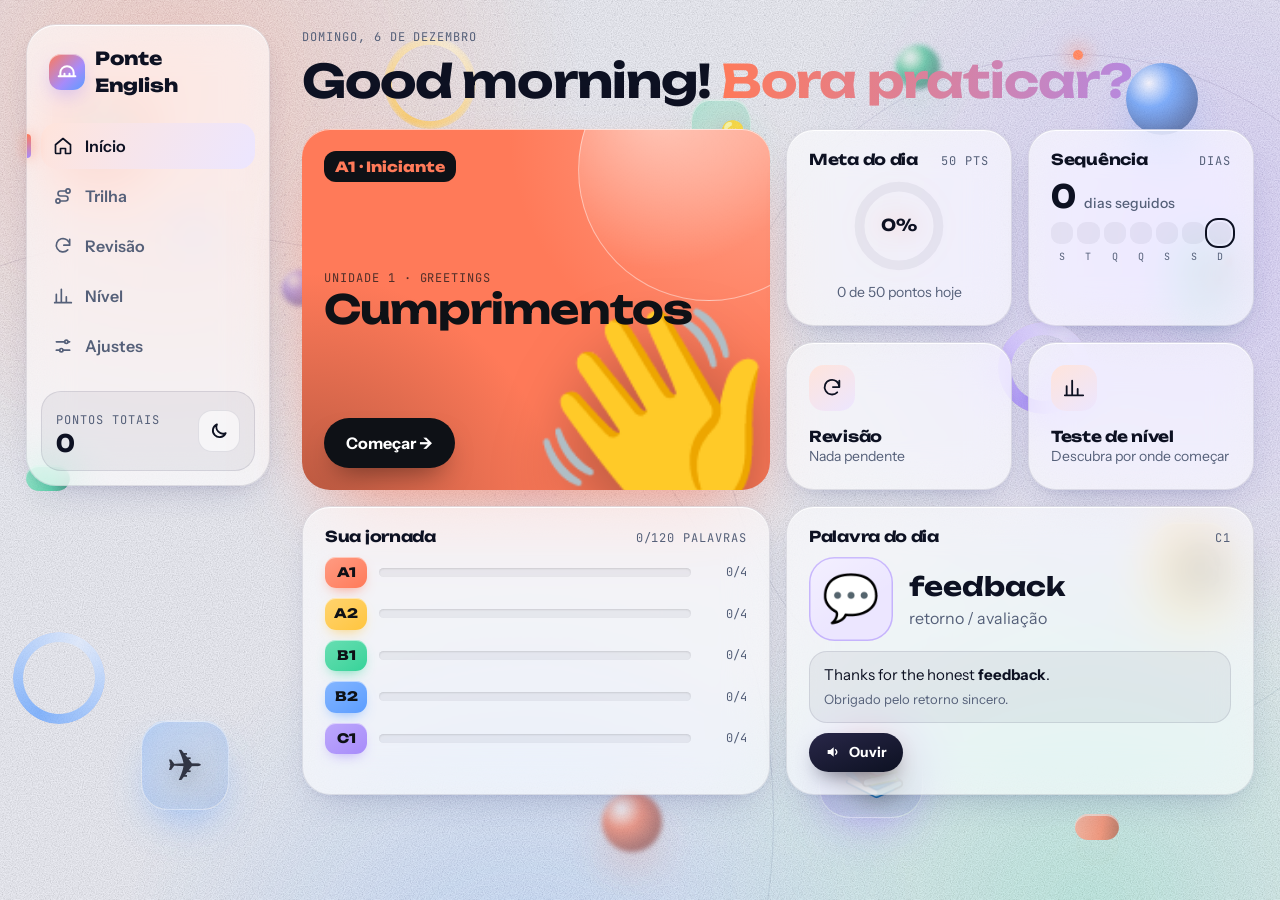
==== commit e3704b11: "Add files via upload" ====
--- a/index.html
+++ b/index.html
@@ -12,289 +12,450 @@
   <link rel="preconnect" href="https://fonts.gstatic.com" crossorigin>
   <link rel="stylesheet" href="https://fonts.googleapis.com/css2?family=Instrument+Sans:wght@400;500;600;700&family=JetBrains+Mono:wght@500&family=Unbounded:wght@600;700;800&display=swap">
   <style>
-/* Ponte English — estilos
-   Layout: app shell com barra lateral (desktop) ou barra inferior (celular); painel em blocos (bento);
-   cada nível CEFR tem sua cor, usada em trilha, unidade e exercícios. */
+/* Ponte English — visual v2 "Aurora Glass"
+   Conceito: um app de vidro sobre um céu de aurora. Fundo fixo com manchas de luz, grão de filme, órbitas e
+   formas de vidro flutuantes (parallax). Cartões translúcidos com brilho que segue o mouse.
+   Cada nível CEFR mantém sua cor (A1 coral, A2 âmbar, B1 verde, B2 azul, C1 violeta). */
 :root{
-  --bg:#ECEEF2; --card:#FFFFFF; --card-2:#F4F5F8; --ink:#0E1116; --ink-2:#5B6271; --line:#DCE0E7;
-  --btn:#0E1116; --on-btn:#FFFFFF; --glass:rgba(236,238,242,.82);
+  color-scheme:light;
+  --bg:#EDEFF8; --card:rgba(255,255,255,.62); --card-hi:rgba(255,255,255,.86); --card-solid:#FFFFFF; --card-2:rgba(20,26,60,.055);
+  --ink:#0D1122; --ink-2:#556079; --line:rgba(20,26,60,.10); --edge:rgba(255,255,255,.95);
+  --btn:#0D1122; --on-btn:#FFFFFF; --glass:rgba(237,239,248,.72); --spot:rgba(96,80,255,.12);
   --on-lv:#0E1116;
   --a1:#FF7A59; --a1-soft:#FFE4DB; --a2:#FFC53D; --a2-soft:#FFF1CC; --b1:#34D399; --b1-soft:#D5F7E9;
   --b2:#5B9DFF; --b2-soft:#DDE9FF; --c1:#A78BFA; --c1-soft:#ECE6FF;
   --good:#138A4A; --good-soft:#D8F5E4; --bad:#C9344A; --bad-soft:#FCE1E5;
-  --display:"Unbounded", "Segoe UI", system-ui, sans-serif;
-  --body:"Instrument Sans", system-ui, -apple-system, "Segoe UI", sans-serif;
-  --mono:"JetBrains Mono", ui-monospace, "SFMono-Regular", Menlo, monospace;
-  --r:26px; --r-sm:16px;
+  --au1:rgba(255,122,89,.30); --au2:rgba(167,139,250,.36); --au3:rgba(91,157,255,.30); --au4:rgba(52,211,153,.24);
+  --dot:rgba(20,26,60,.17); --grain-op:.28;
+  --shadow:inset 0 1px 0 var(--edge),0 16px 36px -18px rgba(40,50,120,.30),0 2px 8px rgba(40,50,120,.05);
+  --shadow-up:inset 0 1px 0 var(--edge),0 26px 56px -18px rgba(40,50,120,.40),0 4px 14px rgba(40,50,120,.08);
+  --display:"Unbounded","Segoe UI",system-ui,sans-serif;
+  --body:"Instrument Sans",system-ui,-apple-system,"Segoe UI",sans-serif;
+  --mono:"JetBrains Mono",ui-monospace,"SFMono-Regular",Menlo,monospace;
+  --r:28px; --r-sm:18px;
+  --grain:url("data:image/svg+xml,%3Csvg xmlns='http://www.w3.org/2000/svg' width='180' height='180'%3E%3Cfilter id='n'%3E%3CfeTurbulence type='fractalNoise' baseFrequency='.85' numOctaves='2' stitchTiles='stitch'/%3E%3CfeColorMatrix values='1 0 0 0 0 1 0 0 0 0 1 0 0 0 0 0 0 0 0 1'/%3E%3C/filter%3E%3Crect width='100%25' height='100%25' filter='url(%23n)'/%3E%3C/svg%3E");
   padding-top:env(safe-area-inset-top,0px);
 }
 @media (prefers-color-scheme: dark){:root:not([data-theme="light"]){
-  --bg:#0A0C10; --card:#14171E; --card-2:#1C2029; --ink:#F1F3F7; --ink-2:#9AA1B1; --line:#272C37;
-  --btn:#F1F3F7; --on-btn:#0A0C10; --glass:rgba(10,12,16,.82);
+  color-scheme:dark;
+  --bg:#05060C; --card:rgba(20,24,40,.55); --card-hi:rgba(18,22,38,.88); --card-solid:#121626; --card-2:rgba(255,255,255,.06);
+  --ink:#F2F4FB; --ink-2:#9BA3BF; --line:rgba(255,255,255,.09); --edge:rgba(255,255,255,.13);
+  --btn:#F2F4FB; --on-btn:#05060C; --glass:rgba(5,6,12,.72); --spot:rgba(255,255,255,.09);
   --a1-soft:#3B211A; --a2-soft:#3A3015; --b1-soft:#11342A; --b2-soft:#182844; --c1-soft:#2B2248;
-  --good:#45D88A; --good-soft:#12321F; --bad:#FF7D8E; --bad-soft:#3D1820; color-scheme:dark}}
+  --good:#45D88A; --good-soft:#12321F; --bad:#FF7D8E; --bad-soft:#3D1820;
+  --au1:rgba(255,122,89,.20); --au2:rgba(167,139,250,.26); --au3:rgba(91,157,255,.22); --au4:rgba(52,211,153,.14);
+  --dot:rgba(255,255,255,.14); --grain-op:.34;
+  --shadow:inset 0 1px 0 var(--edge),0 22px 44px -22px rgba(0,0,0,.85),0 2px 10px rgba(0,0,0,.25);
+  --shadow-up:inset 0 1px 0 var(--edge),0 30px 60px -20px rgba(0,0,0,.9),0 4px 16px rgba(0,0,0,.3)}}
 :root[data-theme="dark"]{
-  --bg:#0A0C10; --card:#14171E; --card-2:#1C2029; --ink:#F1F3F7; --ink-2:#9AA1B1; --line:#272C37;
-  --btn:#F1F3F7; --on-btn:#0A0C10; --glass:rgba(10,12,16,.82);
+  color-scheme:dark;
+  --bg:#05060C; --card:rgba(20,24,40,.55); --card-hi:rgba(18,22,38,.88); --card-solid:#121626; --card-2:rgba(255,255,255,.06);
+  --ink:#F2F4FB; --ink-2:#9BA3BF; --line:rgba(255,255,255,.09); --edge:rgba(255,255,255,.13);
+  --btn:#F2F4FB; --on-btn:#05060C; --glass:rgba(5,6,12,.72); --spot:rgba(255,255,255,.09);
   --a1-soft:#3B211A; --a2-soft:#3A3015; --b1-soft:#11342A; --b2-soft:#182844; --c1-soft:#2B2248;
-  --good:#45D88A; --good-soft:#12321F; --bad:#FF7D8E; --bad-soft:#3D1820; color-scheme:dark}
+  --good:#45D88A; --good-soft:#12321F; --bad:#FF7D8E; --bad-soft:#3D1820;
+  --au1:rgba(255,122,89,.20); --au2:rgba(167,139,250,.26); --au3:rgba(91,157,255,.22); --au4:rgba(52,211,153,.14);
+  --dot:rgba(255,255,255,.14); --grain-op:.34;
+  --shadow:inset 0 1px 0 var(--edge),0 22px 44px -22px rgba(0,0,0,.85),0 2px 10px rgba(0,0,0,.25);
+  --shadow-up:inset 0 1px 0 var(--edge),0 30px 60px -20px rgba(0,0,0,.9),0 4px 16px rgba(0,0,0,.3)}
+/* efeitos desligados: cartões ficam quase sólidos */
+:root[data-fx="off"]{--card:var(--card-hi)}
 
 *{box-sizing:border-box}
 html,body{min-height:100%}
-body{margin:0;background:var(--bg);color:var(--ink);font-family:var(--body);font-size:16px;line-height:1.5;-webkit-font-smoothing:antialiased}
+html.theme-anim *,html.theme-anim *::before,html.theme-anim *::after{transition:background-color .55s ease,color .55s ease,border-color .55s ease,box-shadow .55s ease!important}
+body{margin:0;background:var(--bg);color:var(--ink);font-family:var(--body);font-size:16px;line-height:1.5;-webkit-font-smoothing:antialiased;overflow-x:hidden}
 h1,h2,h3{font-family:var(--display);font-weight:700;margin:0;letter-spacing:-.02em;line-height:1.1;text-wrap:balance}
 p{margin:0}
 button,input{font:inherit;color:inherit}
 button{cursor:pointer;border:0;background:none;padding:0;text-align:inherit}
 button:disabled{cursor:default}
-:focus-visible{outline:3px solid var(--ink);outline-offset:3px;border-radius:12px}
-.mono{font-family:var(--mono);font-size:12px;letter-spacing:.06em;text-transform:uppercase;color:var(--ink-2)}
+:focus-visible{outline:3px solid var(--c1);outline-offset:3px;border-radius:12px}
+::selection{background:color-mix(in srgb,var(--c1) 45%,transparent)}
+*{scrollbar-width:thin;scrollbar-color:color-mix(in srgb,var(--ink-2) 40%,transparent) transparent}
+.mono{font-family:var(--mono);font-size:12px;letter-spacing:.08em;text-transform:uppercase;color:var(--ink-2)}
 .muted{color:var(--ink-2)}
 
-/* shell */
-.shell{display:grid;grid-template-columns:236px minmax(0,1fr);gap:32px;max-width:1240px;margin:0 auto;
-  padding-left:max(16px,env(safe-area-inset-left,0px));padding-right:max(16px,env(safe-area-inset-right,0px));padding-block:24px 56px}
-.side{position:sticky;top:24px;align-self:start;display:flex;flex-direction:column;gap:4px}
-.logo{display:flex;align-items:center;gap:10px;font-family:var(--display);font-weight:800;font-size:19px;padding:6px 10px 22px}
-.logo-mark{width:34px;height:34px;border-radius:11px;background:var(--btn);display:grid;place-items:center}
-.logo-mark svg{width:20px;height:20px;stroke:var(--on-btn)}
-.nav-btn{display:flex;align-items:center;gap:12px;padding:11px 12px;border-radius:14px;font-weight:600;color:var(--ink-2);transition:background .15s,color .15s}
-.nav-btn svg{width:20px;height:20px;stroke:currentColor;fill:none;stroke-width:2;flex:none}
-.nav-btn:hover{background:var(--card);color:var(--ink)}
-.nav-btn.on{background:var(--card);color:var(--ink);box-shadow:inset 0 0 0 1px var(--line)}
-.nav-badge{margin-left:auto;font-family:var(--mono);font-size:11px;background:var(--a1);color:var(--on-lv);border-radius:999px;padding:1px 7px}
-.side-foot{margin-top:24px;padding:14px;border-radius:18px;background:var(--card);border:1px solid var(--line);display:flex;flex-direction:column;gap:4px}
-.side-foot b{font-family:var(--display);font-size:22px;font-variant-numeric:tabular-nums}
-.tabbar{display:none;position:fixed;left:0;right:0;bottom:0;z-index:30;background:var(--glass);-webkit-backdrop-filter:blur(18px);backdrop-filter:blur(18px);border-top:1px solid var(--line);
-  padding:6px max(8px,env(safe-area-inset-right,0px)) calc(6px + env(safe-area-inset-bottom,0px)) max(8px,env(safe-area-inset-left,0px));justify-content:space-around}
-.tabbar .nav-btn{flex-direction:column;gap:2px;font-size:11px;padding:6px 8px;flex:1;align-items:center;position:relative}
-.tabbar .nav-btn.on{background:none;box-shadow:none}
-.tabbar .nav-badge{position:absolute;top:2px;right:calc(50% - 22px);margin:0}
+/* ============ FUNDO ANIMADO ============ */
+.bg{position:fixed;inset:0;z-index:0;overflow:hidden;pointer-events:none;--px:0;--py:0;--sy:0}
+.au{position:absolute;width:74vmax;height:74vmax;border-radius:50%;will-change:transform}
+.au.a{left:-24vmax;top:-30vmax;background:radial-gradient(circle,var(--au1),transparent 62%);animation:drift1 38s ease-in-out infinite alternate}
+.au.b{right:-30vmax;top:-18vmax;background:radial-gradient(circle,var(--au2),transparent 62%);animation:drift2 46s ease-in-out infinite alternate}
+.au.c{left:4vmax;bottom:-46vmax;background:radial-gradient(circle,var(--au3),transparent 62%);animation:drift3 52s ease-in-out infinite alternate}
+.au.d{right:-22vmax;bottom:-38vmax;background:radial-gradient(circle,var(--au4),transparent 62%);animation:drift4 42s ease-in-out infinite alternate}
+@keyframes drift1{to{transform:translate3d(16vmax,12vmax,0) scale(1.18)}}
+@keyframes drift2{to{transform:translate3d(-18vmax,14vmax,0) scale(1.1)}}
+@keyframes drift3{to{transform:translate3d(20vmax,-10vmax,0) scale(1.15)}}
+@keyframes drift4{to{transform:translate3d(-14vmax,-16vmax,0) scale(1.22)}}
+.dots{position:absolute;inset:0;background-image:radial-gradient(var(--dot) 1.1px,transparent 1.3px);background-size:30px 30px;
+  -webkit-mask-image:radial-gradient(ellipse 70% 60% at 50% 32%,#000 0,transparent 78%);mask-image:radial-gradient(ellipse 70% 60% at 50% 32%,#000 0,transparent 78%)}
+.orbit{position:absolute;border-radius:50%;border:1px solid var(--line);animation:spin 140s linear infinite}
+.orbit.o1{width:78vmin;height:78vmin;right:-16vmin;top:6vh}
+.orbit.o2{width:130vmin;height:130vmin;left:-44vmin;bottom:-56vmin;animation-duration:200s;animation-direction:reverse}
+.orbit::after{content:"";position:absolute;top:-5px;left:50%;width:10px;height:10px;border-radius:50%;background:var(--a1);box-shadow:0 0 18px 4px color-mix(in srgb,var(--a1) 60%,transparent)}
+.orbit.o2::after{background:var(--b2);box-shadow:0 0 18px 4px color-mix(in srgb,var(--b2) 60%,transparent)}
+@keyframes spin{to{transform:rotate(360deg)}}
+.grain{position:absolute;left:-50%;top:-50%;width:200%;height:200%;background-image:var(--grain);opacity:var(--grain-op);mix-blend-mode:overlay;animation:grain 9s steps(9) infinite}
+@keyframes grain{0%{transform:translate(0,0)}20%{transform:translate(-4%,3%)}40%{transform:translate(3%,-5%)}60%{transform:translate(-5%,-2%)}80%{transform:translate(4%,4%)}100%{transform:translate(0,0)}}
+.flz{position:absolute;inset:0;transition:opacity .6s ease}
+body.in-session .flz{opacity:.4}
+.fl{position:absolute;left:calc(var(--x)*1%);top:calc(var(--y)*1%);width:var(--sz);height:var(--sz);
+  transform:translate3d(calc(var(--px)*var(--d)*1px),calc(var(--py)*var(--d)*1px + var(--sy)*var(--d)*-.05px),0);
+  transition:transform .7s cubic-bezier(.2,.7,.2,1)}
+.fl-in{position:absolute;inset:0;opacity:var(--o,.85);animation:float var(--t,10s) ease-in-out var(--dl,0s) infinite alternate;will-change:transform}
+.fl.far .fl-in{filter:blur(2.5px)}
+@keyframes float{from{transform:translate3d(0,0,0) rotate(var(--r0,-6deg))}to{transform:translate3d(0,-28px,0) rotate(var(--r1,8deg))}}
+.fl-in.tile{border-radius:30%;background:linear-gradient(145deg,color-mix(in srgb,var(--s1) 40%,rgba(255,255,255,.5)),color-mix(in srgb,var(--s1) 8%,transparent));
+  border:1px solid rgba(255,255,255,.38);display:grid;place-items:center;-webkit-backdrop-filter:blur(8px);backdrop-filter:blur(8px);
+  box-shadow:0 20px 44px -14px color-mix(in srgb,var(--s1) 70%,transparent),inset 0 1px 0 rgba(255,255,255,.6),inset 0 -12px 26px color-mix(in srgb,var(--s1) 20%,transparent)}
+.fl-in.tile b{font-size:calc(var(--sz)*.5);line-height:1;font-weight:400;filter:drop-shadow(0 6px 10px rgba(0,0,0,.28))}
+.fl-in.orb{border-radius:50%;background:radial-gradient(circle at 32% 28%,rgba(255,255,255,.95) 0,var(--s1) 34%,color-mix(in srgb,var(--s1) 55%,#1b1040) 100%);
+  box-shadow:0 22px 44px -12px color-mix(in srgb,var(--s1) 65%,transparent),inset -8px -10px 22px rgba(0,0,0,.25)}
+.fl-in.ring{--rw:calc(var(--sz)*.11);border-radius:50%;background:conic-gradient(from 210deg,var(--s1),var(--s2),var(--s1));
+  -webkit-mask:radial-gradient(farthest-side,transparent calc(100% - var(--rw)),#000 calc(100% - var(--rw) + 1px));mask:radial-gradient(farthest-side,transparent calc(100% - var(--rw)),#000 calc(100% - var(--rw) + 1px))}
+.fl-in.pill{inset:32% 0;border-radius:999px;background:linear-gradient(100deg,color-mix(in srgb,var(--s1) 70%,#fff),var(--s1) 60%,color-mix(in srgb,var(--s1) 70%,#000));
+  box-shadow:0 18px 36px -12px color-mix(in srgb,var(--s1) 65%,transparent),inset 0 2px 0 rgba(255,255,255,.55)}
+:root[data-fx="light"] .flz,:root[data-fx="off"] .bg{display:none}
+:root[data-fx="light"] .au,:root[data-fx="light"] .grain,:root[data-fx="light"] .orbit{animation:none}
+:root[data-fx="off"] *{-webkit-backdrop-filter:none!important;backdrop-filter:none!important}
+
+/* ============ ESTRUTURA ============ */
+.shell{position:relative;z-index:1;display:grid;grid-template-columns:244px minmax(0,1fr);gap:32px;max-width:1260px;margin:0 auto;
+  padding-left:max(16px,env(safe-area-inset-left,0px));padding-right:max(16px,env(safe-area-inset-right,0px));padding-block:24px 64px}
+.side{position:sticky;top:24px;align-self:start;display:flex;flex-direction:column;gap:4px;padding:14px;border-radius:30px;
+  background:var(--card);border:1px solid var(--line);box-shadow:var(--shadow);-webkit-backdrop-filter:blur(22px) saturate(160%);backdrop-filter:blur(22px) saturate(160%)}
+.logo{display:flex;align-items:center;gap:10px;font-family:var(--display);font-weight:800;font-size:18px;padding:6px 8px 20px}
+.logo-mark{width:36px;height:36px;border-radius:12px;background:linear-gradient(135deg,var(--a1),var(--c1) 60%,var(--b2));display:grid;place-items:center;
+  box-shadow:0 8px 22px -6px color-mix(in srgb,var(--c1) 70%,transparent),inset 0 1px 0 rgba(255,255,255,.5)}
+.logo-mark svg{width:20px;height:20px;stroke:#fff}
+.nav-btn{position:relative;display:flex;align-items:center;gap:12px;padding:11px 12px;border-radius:16px;font-weight:600;color:var(--ink-2);transition:background .25s,color .25s,transform .25s}
+.nav-btn svg{width:20px;height:20px;stroke:currentColor;fill:none;stroke-width:2;flex:none;transition:transform .3s cubic-bezier(.3,1.5,.5,1)}
+.nav-btn:hover{color:var(--ink);background:var(--card-2)}
+.nav-btn:hover svg{transform:scale(1.15) rotate(-6deg)}
+.nav-btn.on{color:var(--ink);background:linear-gradient(120deg,var(--a1-soft),var(--c1-soft))}
+.side .nav-btn.on::before{content:"";position:absolute;left:-14px;top:50%;width:4px;height:24px;border-radius:0 5px 5px 0;background:linear-gradient(var(--a1),var(--c1));transform:translateY(-50%);box-shadow:0 0 14px var(--a1)}
+.nav-badge{margin-left:auto;font-family:var(--mono);font-size:11px;background:var(--a1);color:var(--on-lv);border-radius:999px;padding:1px 7px;font-weight:700}
+.side-foot{margin-top:18px;padding:14px;border-radius:20px;background:var(--card-2);border:1px solid var(--line);display:flex;justify-content:space-between;align-items:center;gap:8px}
+.side-foot b{display:block;font-family:var(--display);font-size:24px;font-variant-numeric:tabular-nums;line-height:1.1}
+.tabbar{display:none;position:fixed;left:max(10px,env(safe-area-inset-left,0px));right:max(10px,env(safe-area-inset-right,0px));bottom:calc(10px + env(safe-area-inset-bottom,0px));z-index:30;
+  background:var(--card);border:1px solid var(--line);border-radius:28px;box-shadow:var(--shadow-up);-webkit-backdrop-filter:blur(24px) saturate(170%);backdrop-filter:blur(24px) saturate(170%);padding:6px;justify-content:space-around;gap:2px}
+.tabbar .nav-btn{flex-direction:column;gap:2px;font-size:11px;padding:8px 4px;flex:1;align-items:center;border-radius:22px}
+.tabbar .nav-badge{position:absolute;top:2px;right:calc(50% - 24px);margin:0}
 main{min-width:0;display:flex;flex-direction:column;gap:22px}
+.icon-btn.theme-fab{display:none;position:fixed;z-index:31;top:calc(12px + env(safe-area-inset-top,0px));right:max(12px,env(safe-area-inset-right,0px));
+  background:var(--card);-webkit-backdrop-filter:blur(16px);backdrop-filter:blur(16px);box-shadow:var(--shadow)}
 @media (max-width:880px){
-  .shell{grid-template-columns:minmax(0,1fr);padding-block:16px calc(92px + env(safe-area-inset-bottom,0px))}
-  .side{display:none} .tabbar{display:flex}
+  .shell{grid-template-columns:minmax(0,1fr);padding-block:16px calc(104px + env(safe-area-inset-bottom,0px))}
+  .side{display:none} .tabbar{display:flex} .icon-btn.theme-fab{display:grid}
+  .page-h{padding-right:50px}
 }
-body.in-session .side, body.in-session .tabbar{display:none}
-body.in-session .shell{grid-template-columns:minmax(0,1fr);max-width:720px;padding-block:16px 160px}
-
-/* headers */
-.page-h{display:flex;flex-direction:column;gap:8px;padding-top:4px}
-.page-h h1{font-size:clamp(28px,5vw,44px)}
-.page-h h1 span{color:var(--ink-2)}
+body.in-session .side,body.in-session .tabbar,body.in-session .icon-btn.theme-fab{display:none}
+body.in-session .shell{grid-template-columns:minmax(0,1fr);max-width:740px;padding-block:16px 170px}
+
+/* botões e superfícies base */
+.icon-btn{width:42px;height:42px;border-radius:14px;display:grid;place-items:center;background:var(--card);border:1px solid var(--line);flex:none;color:var(--ink);transition:transform .2s,background .2s}
+.icon-btn:hover{transform:translateY(-2px)}
+.icon-btn:active{transform:scale(.94)}
+.icon-btn svg{width:20px;height:20px;stroke:currentColor;fill:none;stroke-width:2.2;display:block}
+.icon-btn .ic-sun{display:none}
+:root[data-mode="dark"] .icon-btn .ic-sun{display:block}
+:root[data-mode="dark"] .icon-btn .ic-moon{display:none}
+.btn{border-radius:18px;padding:14px 18px;font-weight:700;background:var(--card);border:1px solid var(--line);text-align:center;box-shadow:var(--shadow);
+  -webkit-backdrop-filter:blur(14px);backdrop-filter:blur(14px);transition:transform .2s,box-shadow .25s}
+.btn:not(:disabled):hover{transform:translateY(-2px);box-shadow:var(--shadow-up)}
+.btn:not(:disabled):active{transform:scale(.97)}
+.btn.dark{background:linear-gradient(160deg,color-mix(in srgb,var(--btn) 82%,var(--c1)),var(--btn));color:var(--on-btn);border-color:transparent;
+  box-shadow:inset 0 1px 0 rgba(255,255,255,.28),0 14px 30px -12px color-mix(in srgb,var(--btn) 70%,transparent)}
+.btn.wide{width:100%}
+.btn:disabled{opacity:.4}
+.say{display:inline-flex;align-items:center;gap:8px;background:linear-gradient(160deg,color-mix(in srgb,var(--btn) 82%,var(--c1)),var(--btn));color:var(--on-btn);border-radius:999px;padding:9px 16px;font-weight:700;font-size:14px;
+  box-shadow:0 10px 22px -10px color-mix(in srgb,var(--btn) 70%,transparent);transition:transform .2s}
+.say:hover{transform:translateY(-2px)} .say:active{transform:scale(.95)}
+.tile .say{align-self:flex-start}
+.say svg{width:16px;height:16px;fill:currentColor}
+
+/* brilho que segue o mouse (efeito "lanterna" nos cartões) */
+.tile:not(.t-continue),.unit-tile,.wchip,.set,.opt,.empty,.ex-row,.result{position:relative;overflow:hidden}
+.tile:not(.t-continue)::before,.unit-tile::before,.wchip::before,.set::before,.opt::before,.empty::before,.ex-row::before,.result::before{
+  content:"";position:absolute;inset:0;border-radius:inherit;pointer-events:none;opacity:0;transition:opacity .35s;
+  background:radial-gradient(380px circle at var(--mx,50%) var(--my,50%),var(--spot),transparent 46%)}
+.tile:not(.t-continue):hover::before,.unit-tile:hover::before,.wchip:hover::before,.set:hover::before,.opt:not(:disabled):hover::before,.empty:hover::before,.ex-row:hover::before,.result:hover::before{opacity:1}
+
+/* ============ ENTRADAS ANIMADAS ============ */
+@keyframes rise{from{opacity:0;transform:translateY(20px) scale(.985)}to{opacity:1;transform:none}}
+@keyframes fade{from{opacity:0}to{opacity:1}}
+#view>*:not(.sess){animation:rise .7s cubic-bezier(.2,.8,.2,1) backwards;animation-delay:calc(var(--i,0)*75ms)}
+#view>:nth-child(2){--i:1}#view>:nth-child(3){--i:2}#view>:nth-child(4){--i:3}#view>:nth-child(5){--i:4}#view>:nth-child(6){--i:5}#view>:nth-child(7){--i:6}#view>:nth-child(8){--i:7}
+.bento>*{animation:rise .7s cubic-bezier(.2,.8,.2,1) backwards;animation-delay:calc(var(--j,0)*70ms + 140ms)}
+.bento>:nth-child(2){--j:1}.bento>:nth-child(3){--j:2}.bento>:nth-child(4){--j:3}.bento>:nth-child(5){--j:4}.bento>:nth-child(6){--j:5}.bento>:nth-child(7){--j:6}
+.units>*{animation:rise .6s cubic-bezier(.2,.8,.2,1) backwards;animation-delay:calc(var(--j,0)*60ms + 100ms)}
+.units>:nth-child(2){--j:1}.units>:nth-child(3){--j:2}.units>:nth-child(4){--j:3}
+#tabbody>*{animation:rise .5s cubic-bezier(.2,.8,.2,1) backwards}
+.set-list>*{animation:rise .6s cubic-bezier(.2,.8,.2,1) backwards}
+.set-list>:nth-child(2){animation-delay:.08s}.set-list>:nth-child(3){animation-delay:.16s}
+
+/* ============ TÍTULOS ============ */
+.page-h{display:flex;flex-direction:column;gap:10px;padding-top:4px}
+.page-h h1{font-size:clamp(28px,5vw,46px)}
+.page-h h1 span{background:linear-gradient(95deg,var(--a1),var(--c1) 55%,var(--b2),var(--a1));background-size:220% 100%;-webkit-background-clip:text;background-clip:text;color:transparent;animation:hue 9s ease-in-out infinite alternate}
+@keyframes hue{to{background-position:100% 0}}
 .page-h .sub{color:var(--ink-2);max-width:60ch}
 
-/* bento */
-.bento{display:grid;grid-template-columns:repeat(4,minmax(0,1fr));gap:14px}
-.tile{background:var(--card);border-radius:var(--r);padding:20px;display:flex;flex-direction:column;gap:10px;min-width:0;border:1px solid var(--line)}
-button.tile{transition:transform .18s ease}
-button.tile:hover{transform:translateY(-3px)}
-.t-continue{grid-column:span 2;grid-row:span 2;background:var(--lv);border:0;color:var(--on-lv);justify-content:space-between;position:relative;overflow:hidden;min-height:300px}
-.t-continue .mono{color:var(--on-lv);opacity:.7}
-.t-continue h2{font-size:clamp(26px,4vw,38px);max-width:12ch}
-.t-continue .big-emoji{position:absolute;right:-10px;bottom:-24px;font-size:clamp(130px,18vw,190px);line-height:1;transform:rotate(-8deg);filter:drop-shadow(0 18px 24px rgba(0,0,0,.18))}
-.t-continue .lv-code{font-family:var(--display);font-weight:800;font-size:15px;background:var(--on-lv);color:var(--lv);border-radius:10px;padding:4px 9px;align-self:flex-start}
-.pill{display:inline-flex;align-items:center;gap:8px;background:var(--btn);color:var(--on-btn);font-weight:700;border-radius:999px;padding:12px 20px;align-self:flex-start;position:relative;z-index:1}
+/* ============ INÍCIO (bento) ============ */
+.bento{display:grid;grid-template-columns:repeat(4,minmax(0,1fr));gap:16px}
+.tile{background:var(--card);border-radius:var(--r);padding:22px;display:flex;flex-direction:column;gap:10px;min-width:0;border:1px solid var(--line);box-shadow:var(--shadow);
+  -webkit-backdrop-filter:blur(20px) saturate(160%);backdrop-filter:blur(20px) saturate(160%);transition:transform .4s cubic-bezier(.2,.8,.2,1),box-shadow .4s,border-color .4s}
+button.tile:hover{transform:translateY(-5px);box-shadow:var(--shadow-up)}
+.t-continue{grid-column:span 2;grid-row:span 2;color:var(--on-lv);justify-content:space-between;position:relative;overflow:hidden;min-height:320px;border:0;
+  background:radial-gradient(90% 110% at 100% 0%,color-mix(in srgb,var(--lv) 70%,#fff),transparent 62%),radial-gradient(80% 100% at 0% 110%,color-mix(in srgb,var(--lv) 70%,#000),transparent 70%),var(--lv);
+  transform:perspective(1100px) rotateX(var(--rx,0deg)) rotateY(var(--ry,0deg));transition:transform .25s ease-out,box-shadow .4s;
+  box-shadow:inset 0 1px 0 rgba(255,255,255,.6),0 34px 70px -28px color-mix(in srgb,var(--lv) 75%,transparent)}
+.tile.t-continue:hover{transform:perspective(1100px) rotateX(var(--rx,0deg)) rotateY(var(--ry,0deg)) translateY(-5px);box-shadow:inset 0 1px 0 rgba(255,255,255,.6),0 44px 90px -26px color-mix(in srgb,var(--lv) 85%,transparent)}
+.t-continue::before{content:"";position:absolute;width:260px;height:260px;right:-70px;top:-90px;border-radius:50%;border:1px solid rgba(255,255,255,.45);background:radial-gradient(circle at 30% 25%,rgba(255,255,255,.5),rgba(255,255,255,0) 62%)}
+.t-continue::after{content:"";position:absolute;inset:0;background:linear-gradient(115deg,transparent 40%,rgba(255,255,255,.35) 50%,transparent 60%);transform:translateX(-120%);transition:transform .9s ease;pointer-events:none}
+.t-continue:hover::after{transform:translateX(120%)}
+.t-continue .mono{color:var(--on-lv);opacity:.72}
+.t-continue h2{font-size:clamp(26px,4vw,40px);max-width:12ch;position:relative;z-index:1}
+.t-continue .big-emoji{position:absolute;right:-6px;bottom:-22px;font-size:clamp(130px,18vw,200px);line-height:1;filter:drop-shadow(0 26px 30px rgba(0,0,0,.28));animation:bob 5s ease-in-out infinite alternate}
+@keyframes bob{from{transform:translateY(0) rotate(-8deg)}to{transform:translateY(-14px) rotate(-2deg)}}
+.t-continue .lv-code{font-family:var(--display);font-weight:800;font-size:14px;background:var(--on-lv);color:var(--lv);border-radius:12px;padding:5px 11px;align-self:flex-start;position:relative;z-index:1}
+.pill{display:inline-flex;align-items:center;gap:8px;background:linear-gradient(160deg,color-mix(in srgb,var(--btn) 82%,var(--c1)),var(--btn));color:var(--on-btn);font-weight:700;border-radius:999px;padding:13px 22px;align-self:flex-start;position:relative;z-index:1;box-shadow:0 14px 28px -12px rgba(0,0,0,.5)}
 .t-continue .pill{background:var(--on-lv);color:#FFFFFF}
 .t-levels,.t-wod{grid-column:span 2}
 .tile-h{display:flex;justify-content:space-between;align-items:center;gap:10px}
-.tile h3{font-size:16px}
-.stat{font-family:var(--display);font-size:30px;font-weight:700;font-variant-numeric:tabular-nums;line-height:1}
+.tile h3{font-size:15px}
+.stat{font-family:var(--display);font-size:32px;font-weight:700;font-variant-numeric:tabular-nums;line-height:1}
 .stat small{font-family:var(--body);font-size:14px;color:var(--ink-2);font-weight:500}
-.ring{width:84px;height:84px;align-self:center}
+.ring{width:92px;height:92px;align-self:center;filter:drop-shadow(0 0 12px color-mix(in srgb,var(--a1) 40%,transparent))}
 .ring circle{fill:none;stroke-width:9}
-.ring .trk{stroke:var(--card-2)} .ring .val{stroke:var(--ink);stroke-linecap:round;transition:stroke-dashoffset .8s ease}
-.week{display:flex;justify-content:space-between;gap:4px}
-.week div{display:flex;flex-direction:column;align-items:center;gap:4px;font-family:var(--mono);font-size:10px;color:var(--ink-2)}
-.week i{width:24px;height:24px;border-radius:8px;background:var(--card-2);display:block}
-.week i.on{background:var(--a1)}
-.week i.today{box-shadow:0 0 0 2px var(--ink)}
-.lv-row{display:grid;grid-template-columns:40px minmax(0,1fr) 44px;gap:12px;align-items:center}
-.lv-chip{font-family:var(--display);font-weight:800;font-size:13px;background:var(--lv);color:var(--on-lv);border-radius:9px;text-align:center;padding:5px 0}
-.lv-row .bar{height:8px}
-.lv-row span{font-family:var(--mono);font-size:12px;color:var(--ink-2);text-align:right;font-variant-numeric:tabular-nums}
-.bar{height:10px;background:var(--card-2);border-radius:999px;overflow:hidden}
-.bar>i{display:block;height:100%;background:var(--lv,var(--ink));border-radius:999px;transition:width .6s ease}
-.t-action{justify-content:space-between;min-height:142px}
-.t-action .ico{width:44px;height:44px;border-radius:14px;display:grid;place-items:center;background:var(--card-2)}
+.ring .trk{stroke:var(--card-2)}
+.ring .val{stroke:url(#rg);stroke-linecap:round;transition:stroke-dashoffset 1.2s cubic-bezier(.2,.8,.2,1)}
+.week{display:grid;grid-template-columns:repeat(7,minmax(0,1fr));gap:4px}
+.week div{display:flex;flex-direction:column;align-items:center;gap:5px;font-family:var(--mono);font-size:10px;color:var(--ink-2);min-width:0}
+.week i{width:100%;max-width:26px;aspect-ratio:1;border-radius:9px;background:var(--card-2);display:block;transition:transform .3s}
+.week i.on{background:linear-gradient(145deg,var(--a1),var(--a2));box-shadow:0 6px 14px -4px color-mix(in srgb,var(--a1) 70%,transparent)}
+.week i.today{outline:2px solid var(--ink);outline-offset:2px;animation:pulse 2.2s ease-in-out infinite}
+@keyframes pulse{50%{outline-offset:4px;outline-color:var(--ink-2)}}
+.lv-row{display:grid;grid-template-columns:42px minmax(0,1fr) 44px;gap:12px;align-items:center}
+.lv-row .lv-chip{font-family:var(--display);font-weight:800;font-size:13px;background:linear-gradient(145deg,color-mix(in srgb,var(--lv) 75%,#fff),var(--lv));color:var(--on-lv);border-radius:11px;text-align:center;padding:6px 0;letter-spacing:0;
+  box-shadow:0 6px 14px -6px color-mix(in srgb,var(--lv) 80%,transparent),inset 0 1px 0 rgba(255,255,255,.5)}
+.lv-row>span:not(.lv-chip){font-family:var(--mono);font-size:12px;color:var(--ink-2);text-align:right;font-variant-numeric:tabular-nums}
+.bar{height:10px;background:var(--card-2);border-radius:999px;overflow:hidden;box-shadow:inset 0 1px 2px rgba(0,0,0,.12)}
+.lv-row .bar{height:9px}
+.bar>i{display:block;height:100%;position:relative;overflow:hidden;background:linear-gradient(90deg,var(--lv,var(--ink)),color-mix(in srgb,var(--lv,var(--ink)) 60%,#fff));border-radius:999px;transition:width .9s cubic-bezier(.2,.8,.2,1)}
+.bar>i::after{content:"";position:absolute;inset:0;background:linear-gradient(90deg,transparent,rgba(255,255,255,.5),transparent);transform:translateX(-100%);animation:shimmer 2.6s ease-in-out infinite}
+@keyframes shimmer{60%,100%{transform:translateX(100%)}}
+.t-action{justify-content:space-between;min-height:148px}
+.t-action .ico{width:46px;height:46px;border-radius:15px;display:grid;place-items:center;background:linear-gradient(145deg,var(--a1-soft),var(--c1-soft));transition:transform .4s cubic-bezier(.3,1.5,.5,1)}
+.t-action:hover .ico{transform:rotate(-8deg) scale(1.1)}
 .t-action .ico svg{width:22px;height:22px;stroke:var(--ink);fill:none;stroke-width:2}
 .wod{display:flex;gap:16px;align-items:center}
 .wod .blob{flex:none}
-.wod-word{font-family:var(--display);font-size:24px;font-weight:700}
+.wod-word{font-family:var(--display);font-size:26px;font-weight:700}
 @media (max-width:1100px){.bento{grid-template-columns:repeat(2,minmax(0,1fr))}}
-@media (max-width:520px){.t-continue{min-height:250px}.tile{padding:16px}}
-
-/* emoji blob */
-.blob{width:var(--s,72px);height:var(--s,72px);border-radius:calc(var(--s,72px) * .3);background:var(--lv-soft,var(--card-2));display:grid;place-items:center;font-size:calc(var(--s,72px) * .55);line-height:1;position:relative}
-.blob::after{content:"";position:absolute;inset:0;border-radius:inherit;box-shadow:inset 0 0 0 2px var(--lv,var(--line));opacity:.55}
-
-/* path */
+@media (max-width:520px){.t-continue{min-height:260px}.tile{padding:18px}}
+
+/* emoji em placa de vidro */
+.blob{width:var(--s,72px);height:var(--s,72px);border-radius:calc(var(--s,72px)*.3);display:grid;place-items:center;font-size:calc(var(--s,72px)*.55);line-height:1;position:relative;
+  background:linear-gradient(145deg,rgba(255,255,255,.4),transparent 62%),var(--lv-soft,var(--card-2))}
+.blob::after{content:"";position:absolute;inset:0;border-radius:inherit;box-shadow:inset 0 0 0 1.5px color-mix(in srgb,var(--lv,var(--ink-2)) 55%,transparent),inset 0 1px 0 rgba(255,255,255,.55)}
+
+/* ============ TRILHA ============ */
 .level{display:flex;flex-direction:column;gap:14px;scroll-margin-top:24px}
-.level-h{display:grid;grid-template-columns:auto minmax(0,1fr) auto;gap:18px;align-items:center;background:var(--lv);color:var(--on-lv);border-radius:var(--r);padding:18px 22px}
-.level-h .code{font-family:var(--display);font-weight:800;font-size:clamp(40px,7vw,60px);line-height:.9;letter-spacing:-.04em}
-.level-h h2{font-size:clamp(18px,3vw,24px)}
-.level-h p{opacity:.75;font-size:14px}
-.level-h .prog{font-family:var(--mono);font-size:13px;background:var(--on-lv);color:var(--lv);border-radius:999px;padding:4px 12px;font-variant-numeric:tabular-nums}
-.units{display:grid;grid-template-columns:repeat(4,minmax(0,1fr));gap:12px}
-.unit-tile{background:var(--card);border:1px solid var(--line);border-radius:22px;padding:16px;display:flex;flex-direction:column;gap:10px;transition:transform .18s,border-color .18s;min-width:0}
-.unit-tile:hover{transform:translateY(-3px);border-color:var(--lv)}
+.level-h{display:grid;grid-template-columns:auto minmax(0,1fr) auto;gap:20px;align-items:center;color:var(--on-lv);border-radius:var(--r);padding:20px 26px;position:relative;overflow:hidden;
+  background:radial-gradient(90% 160% at 100% 0%,color-mix(in srgb,var(--lv) 68%,#fff),transparent 60%),radial-gradient(70% 140% at 0% 110%,color-mix(in srgb,var(--lv) 70%,#000),transparent 70%),var(--lv);
+  box-shadow:inset 0 1px 0 rgba(255,255,255,.55),0 26px 50px -26px color-mix(in srgb,var(--lv) 80%,transparent)}
+.level-h::before{content:"";position:absolute;width:220px;height:220px;right:-50px;top:-110px;border-radius:50%;border:1px solid rgba(255,255,255,.5);background:radial-gradient(circle at 30% 30%,rgba(255,255,255,.45),transparent 62%)}
+.level-h::after{content:"";position:absolute;width:120px;height:120px;right:140px;bottom:-70px;border-radius:50%;background:rgba(255,255,255,.18)}
+.level-h>*{position:relative;z-index:1}
+.level-h .code{font-family:var(--display);font-weight:800;font-size:clamp(42px,7vw,64px);line-height:.9;letter-spacing:-.04em;text-shadow:0 2px 0 rgba(255,255,255,.35)}
+.level-h h2{font-size:clamp(18px,3vw,25px)}
+.level-h p{opacity:.78;font-size:14px}
+.level-h .prog{font-family:var(--mono);font-size:13px;background:var(--on-lv);color:var(--lv);border-radius:999px;padding:5px 13px;font-variant-numeric:tabular-nums;font-weight:700}
+.units{display:grid;grid-template-columns:repeat(4,minmax(0,1fr));gap:14px}
+.unit-tile{background:var(--card);border:1px solid var(--line);border-radius:24px;padding:18px;display:flex;flex-direction:column;gap:10px;min-width:0;box-shadow:var(--shadow);
+  -webkit-backdrop-filter:blur(18px) saturate(150%);backdrop-filter:blur(18px) saturate(150%);transition:transform .4s cubic-bezier(.2,.8,.2,1),border-color .3s,box-shadow .4s}
+.unit-tile:hover{transform:translateY(-6px);border-color:color-mix(in srgb,var(--lv) 70%,transparent);box-shadow:var(--shadow-up),0 18px 44px -14px color-mix(in srgb,var(--lv) 55%,transparent)}
+.unit-tile:hover .blob{transform:rotate(-6deg) scale(1.08)}
+.unit-tile .blob{transition:transform .4s cubic-bezier(.3,1.5,.5,1)}
 .unit-tile h3{font-size:16px}
 .unit-tile .g{font-size:13px;color:var(--ink-2)}
 .unit-foot{display:flex;justify-content:space-between;align-items:center;margin-top:auto;gap:8px}
-.status{font-family:var(--mono);font-size:11px;letter-spacing:.04em;border-radius:999px;padding:3px 9px;background:var(--card-2);color:var(--ink-2);text-transform:uppercase}
+.status{font-family:var(--mono);font-size:11px;letter-spacing:.04em;border-radius:999px;padding:3px 10px;background:var(--card-2);color:var(--ink-2);text-transform:uppercase}
 .status.done{background:var(--good-soft);color:var(--good)}
 .status.going{background:var(--lv-soft);color:var(--ink)}
-.stars{color:var(--lv);font-size:15px;letter-spacing:2px}
+.stars{color:var(--lv);font-size:15px;letter-spacing:2px;text-shadow:0 0 12px color-mix(in srgb,var(--lv) 60%,transparent)}
 @media (max-width:1100px){.units{grid-template-columns:repeat(2,minmax(0,1fr))}}
-@media (max-width:520px){.level-h{grid-template-columns:auto minmax(0,1fr);padding:16px}.level-h .prog{grid-column:1 / -1;justify-self:start}}
-
-/* unit page */
-.unit-hero{background:var(--lv);color:var(--on-lv);border-radius:var(--r);padding:20px 22px 22px;display:flex;flex-direction:column;gap:14px;position:relative;overflow:hidden}
-.unit-hero .mono{color:var(--on-lv);opacity:.7}
-.unit-hero h1{font-size:clamp(28px,5vw,42px);max-width:14ch}
-.unit-hero .deco{position:absolute;right:16px;top:50%;transform:translateY(-50%) rotate(8deg);font-size:clamp(80px,14vw,130px);line-height:1}
-.unit-hero .chips{display:flex;flex-wrap:wrap;gap:8px;position:relative;z-index:1;max-width:70%}
-.unit-hero .chips span{background:rgba(255,255,255,.4);border-radius:999px;padding:4px 12px;font-size:13px;font-weight:600}
-.icon-btn{width:42px;height:42px;border-radius:14px;display:grid;place-items:center;background:var(--card);border:1px solid var(--line);flex:none;color:var(--ink)}
-.icon-btn svg{width:20px;height:20px;stroke:currentColor;fill:none;stroke-width:2.2}
-.unit-hero .icon-btn{background:rgba(255,255,255,.45);border:0;color:var(--on-lv)}
-.seg{display:grid;grid-template-columns:repeat(3,1fr);background:var(--card);border:1px solid var(--line);border-radius:18px;padding:5px;gap:4px}
-.seg button{border-radius:13px;padding:10px 6px;font-weight:700;text-align:center;color:var(--ink-2);font-size:15px}
-.seg button.on{background:var(--btn);color:var(--on-btn)}
-
-/* flashcard */
-.study{display:grid;grid-template-columns:minmax(0,1.1fr) minmax(0,1fr);gap:16px;align-items:start}
+@media (max-width:520px){.level-h{grid-template-columns:auto minmax(0,1fr);padding:18px}.level-h .prog{grid-column:1 / -1;justify-self:start}}
+
+/* ============ UNIDADE ============ */
+.unit-hero{color:var(--on-lv);border-radius:var(--r);padding:22px 24px 24px;display:flex;flex-direction:column;gap:16px;position:relative;overflow:hidden;
+  background:radial-gradient(90% 130% at 100% 0%,color-mix(in srgb,var(--lv) 66%,#fff),transparent 62%),radial-gradient(80% 120% at 0% 110%,color-mix(in srgb,var(--lv) 70%,#000),transparent 70%),var(--lv);
+  box-shadow:inset 0 1px 0 rgba(255,255,255,.55),0 30px 60px -28px color-mix(in srgb,var(--lv) 80%,transparent)}
+.unit-hero::before{content:"";position:absolute;width:300px;height:300px;right:-80px;top:-120px;border-radius:50%;border:1px solid rgba(255,255,255,.5);background:radial-gradient(circle at 30% 25%,rgba(255,255,255,.45),transparent 62%)}
+.unit-hero>*{position:relative}
+.unit-hero .mono{color:var(--on-lv);opacity:.72}
+.unit-hero h1{font-size:clamp(28px,5vw,44px);max-width:14ch}
+.unit-hero .deco{position:absolute;right:20px;top:50%;font-size:clamp(84px,14vw,136px);line-height:1;animation:bob2 5.5s ease-in-out infinite alternate;filter:drop-shadow(0 20px 24px rgba(0,0,0,.25))}
+@keyframes bob2{from{transform:translateY(-50%) rotate(4deg)}to{transform:translateY(-58%) rotate(12deg)}}
+.unit-hero .chips{display:flex;flex-wrap:wrap;gap:8px;z-index:1;max-width:70%}
+.unit-hero .chips span{background:rgba(255,255,255,.42);-webkit-backdrop-filter:blur(8px);backdrop-filter:blur(8px);border:1px solid rgba(255,255,255,.5);border-radius:999px;padding:4px 12px;font-size:13px;font-weight:600}
+.unit-hero .icon-btn{background:rgba(255,255,255,.5);border:1px solid rgba(255,255,255,.55);color:var(--on-lv);align-self:flex-start}
+.seg{display:grid;grid-template-columns:repeat(3,1fr);background:var(--card);border:1px solid var(--line);border-radius:20px;padding:5px;gap:4px;box-shadow:var(--shadow);
+  -webkit-backdrop-filter:blur(18px);backdrop-filter:blur(18px)}
+.seg button{border-radius:15px;padding:11px 6px;font-weight:700;text-align:center;color:var(--ink-2);font-size:15px;transition:background .3s,color .3s,transform .2s}
+.seg button:hover{color:var(--ink)}
+.seg button.on{background:linear-gradient(160deg,color-mix(in srgb,var(--btn) 82%,var(--c1)),var(--btn));color:var(--on-btn);box-shadow:0 10px 20px -10px color-mix(in srgb,var(--btn) 70%,transparent)}
+
+/* cartão que vira */
+.study{display:grid;grid-template-columns:minmax(0,1.1fr) minmax(0,1fr);gap:18px;align-items:start;animation:fade .4s ease}
 @media (max-width:980px){.study{grid-template-columns:minmax(0,1fr)}}
-.flip-zone{perspective:1400px;display:flex;flex-direction:column;gap:12px}
-.flip{position:relative;width:100%;height:400px;transform-style:preserve-3d;transition:transform .6s cubic-bezier(.3,.7,.25,1);cursor:pointer}
+.flip-zone{perspective:1400px;display:flex;flex-direction:column;gap:14px}
+.flip{position:relative;width:100%;height:410px;transform-style:preserve-3d;transition:transform .7s cubic-bezier(.3,.7,.25,1);cursor:pointer}
 .flip.on{transform:rotateY(180deg)}
-.face{position:absolute;inset:0;backface-visibility:hidden;-webkit-backface-visibility:hidden;border-radius:var(--r);background:var(--card);border:1px solid var(--line);padding:22px;display:flex;flex-direction:column;align-items:center;justify-content:center;gap:14px;text-align:center}
-.face.back{transform:rotateY(180deg);background:var(--lv-soft)}
-.face .word{font-family:var(--display);font-weight:800;font-size:clamp(30px,6vw,42px);line-height:1.05;overflow-wrap:anywhere}
+.face{position:absolute;inset:0;backface-visibility:hidden;-webkit-backface-visibility:hidden;border-radius:var(--r);overflow:hidden;
+  background:radial-gradient(70% 60% at 50% 0%,color-mix(in srgb,var(--lv) 22%,transparent),transparent 70%),var(--card-hi);border:1px solid var(--line);box-shadow:var(--shadow-up);
+  padding:22px;display:flex;flex-direction:column;align-items:center;justify-content:center;gap:14px;text-align:center}
+.face.back{transform:rotateY(180deg);background:radial-gradient(80% 70% at 50% 0%,color-mix(in srgb,var(--lv) 38%,transparent),transparent 72%),var(--card-hi)}
+.face.front .blob{animation:bob3 4.5s ease-in-out infinite alternate}
+@keyframes bob3{from{transform:translateY(0) rotate(-3deg)}to{transform:translateY(-10px) rotate(3deg)}}
+.face .word{font-family:var(--display);font-weight:800;font-size:clamp(30px,6vw,44px);line-height:1.05;overflow-wrap:anywhere}
 .face .ph{font-family:var(--mono);font-size:14px;color:var(--ink-2)}
-.face .pt{font-family:var(--display);font-size:26px;font-weight:700}
+.face .pt{font-family:var(--display);font-size:26px;font-weight:700;color:var(--ink)}
 .face .tap{font-size:13px;color:var(--ink-2);position:absolute;bottom:16px}
-.ex{background:var(--card);border-radius:16px;padding:12px 14px;text-align:left;width:100%;font-size:15px}
+.ex{background:var(--card-2);border:1px solid var(--line);border-radius:18px;padding:12px 14px;text-align:left;width:100%;font-size:15px}
 .ex b{color:var(--ink)}
 .ex em{display:block;font-style:normal;color:var(--ink-2);font-size:13px;margin-top:4px}
-.say{display:inline-flex;align-items:center;gap:8px;background:var(--btn);color:var(--on-btn);border-radius:999px;padding:9px 16px;font-weight:700;font-size:14px}
-.say svg{width:16px;height:16px;fill:currentColor}
 .card-nav{display:flex;gap:10px;align-items:center}
 .card-nav .count{flex:1;text-align:center;font-family:var(--mono);font-size:13px;color:var(--ink-2);font-variant-numeric:tabular-nums}
-.btn{border-radius:16px;padding:14px 18px;font-weight:700;background:var(--card);border:1px solid var(--line);text-align:center}
-.btn.dark{background:var(--btn);color:var(--on-btn);border-color:var(--btn)}
-.btn.wide{width:100%}
-.btn:disabled{opacity:.4}
 .word-grid{display:grid;grid-template-columns:repeat(2,minmax(0,1fr));gap:10px}
-.wchip{display:flex;align-items:center;gap:12px;background:var(--card);border:1px solid var(--line);border-radius:18px;padding:10px;min-width:0;transition:border-color .15s}
+.wchip{display:flex;align-items:center;gap:12px;background:var(--card-hi);border:1px solid var(--line);border-radius:20px;padding:10px;min-width:0;transition:border-color .25s,transform .3s cubic-bezier(.2,.8,.2,1),box-shadow .3s}
+.wchip:hover{transform:translateY(-3px);box-shadow:var(--shadow)}
 .wchip:hover,.wchip.on{border-color:var(--lv)}
+.wchip.on{box-shadow:0 0 0 3px color-mix(in srgb,var(--lv) 25%,transparent)}
 .wchip .blob{--s:46px}
 .wchip div{min-width:0}
 .wchip b{display:block;font-size:15px;overflow-wrap:anywhere}
 .wchip span{font-size:13px;color:var(--ink-2)}
 
-/* grammar */
-.gram{display:flex;flex-direction:column;gap:14px}
+/* gramática */
+.gram{display:flex;flex-direction:column;gap:16px}
 .gram .rule{font-size:17px;max-width:62ch}
-.gtable{width:100%;border-collapse:separate;border-spacing:0;background:var(--card);border:1px solid var(--line);border-radius:20px;overflow:hidden;font-size:15px}
-.gtable td{padding:12px 14px;border-bottom:1px solid var(--line);vertical-align:top}
+.gtable-wrap{overflow-x:auto;border-radius:22px;box-shadow:var(--shadow)}
+.gtable{width:100%;border-collapse:separate;border-spacing:0;background:var(--card-hi);border:1px solid var(--line);border-radius:22px;overflow:hidden;font-size:15px}
+.gtable td{padding:13px 15px;border-bottom:1px solid var(--line);vertical-align:top}
 .gtable tr:last-child td{border-bottom:0}
-.gtable td:first-child{font-weight:700;background:var(--lv-soft);white-space:nowrap}
-.gtable-wrap{overflow-x:auto;border-radius:20px}
-.tipbox{display:flex;gap:14px;background:var(--card);border:1px dashed var(--lv);border-radius:20px;padding:16px;font-size:15px}
+.gtable td:first-child{font-weight:700;background:color-mix(in srgb,var(--lv-soft) 85%,transparent);white-space:nowrap}
+.tipbox{display:flex;gap:14px;background:var(--card);border:1px dashed color-mix(in srgb,var(--lv) 80%,transparent);border-radius:22px;padding:16px 18px;font-size:15px;-webkit-backdrop-filter:blur(14px);backdrop-filter:blur(14px)}
 .tipbox .t{font-family:var(--display);font-weight:800;color:var(--lv);font-size:13px;flex:none;padding-top:2px}
 .ex-list{display:flex;flex-direction:column;gap:8px}
-.ex-row{display:flex;align-items:center;gap:12px;background:var(--card);border:1px solid var(--line);border-radius:16px;padding:12px 14px}
+.ex-row{display:flex;align-items:center;gap:12px;background:var(--card-hi);border:1px solid var(--line);border-radius:18px;padding:12px 14px}
 .ex-row div{flex:1;min-width:0}
 .ex-row span{display:block;color:var(--ink-2);font-size:14px}
-.round{width:38px;height:38px;border-radius:50%;background:var(--lv-soft);display:grid;place-items:center;flex:none}
+.ex-row .blob{display:grid;font-size:calc(var(--s,72px)*.55);color:inherit;flex:none}
+.round{width:40px;height:40px;border-radius:50%;background:var(--lv-soft);display:grid;place-items:center;flex:none;transition:transform .25s cubic-bezier(.3,1.5,.5,1)}
+.round:hover{transform:scale(1.12)}
 .round svg{width:16px;height:16px;fill:var(--ink)}
-
-/* practice intro */
-.prac{display:grid;grid-template-columns:repeat(auto-fit,minmax(150px,1fr));gap:10px}
-.prac div{background:var(--card);border:1px solid var(--line);border-radius:18px;padding:14px;display:flex;flex-direction:column;gap:6px;font-size:14px}
+.prac{display:grid;grid-template-columns:repeat(auto-fit,minmax(150px,1fr));gap:12px}
+.prac div{background:var(--card);border:1px solid var(--line);border-radius:20px;padding:16px;display:flex;flex-direction:column;gap:6px;font-size:14px;box-shadow:var(--shadow);-webkit-backdrop-filter:blur(14px);backdrop-filter:blur(14px);transition:transform .35s cubic-bezier(.2,.8,.2,1)}
+.prac div:hover{transform:translateY(-4px) rotate(-1deg)}
 .prac b{font-size:15px}
-.prac .e{font-size:26px}
-
-/* session */
-.sess{display:flex;flex-direction:column;gap:22px}
+.prac .e{font-size:28px}
+
+/* ============ PRÁTICA ============ */
+.sess{display:flex;flex-direction:column;gap:20px}
 .sess-top{display:flex;align-items:center;gap:14px}
-.sess-top .bar{flex:1;height:12px}
-.sess-top .bar>i{background:var(--lv)}
-.q{display:flex;flex-direction:column;gap:20px;animation:qIn .35s ease}
-@keyframes qIn{from{transform:translateY(10px)}to{transform:none}}
-.q-kind{display:inline-flex;align-items:center;gap:8px;font-family:var(--mono);font-size:12px;letter-spacing:.06em;text-transform:uppercase;color:var(--ink-2)}
-.q-kind i{width:8px;height:8px;border-radius:50%;background:var(--lv)}
+.sess-top .bar{flex:1;height:14px}
+.q{display:flex;flex-direction:column;gap:20px;animation:qIn .45s cubic-bezier(.2,.8,.2,1);padding:26px;border-radius:32px;background:var(--card);border:1px solid var(--line);box-shadow:var(--shadow-up);
+  -webkit-backdrop-filter:blur(22px) saturate(160%);backdrop-filter:blur(22px) saturate(160%)}
+@keyframes qIn{from{opacity:0;transform:translateY(16px) scale(.985)}to{opacity:1;transform:none}}
+.q-kind{display:inline-flex;align-items:center;gap:8px;font-family:var(--mono);font-size:12px;letter-spacing:.08em;text-transform:uppercase;color:var(--ink-2)}
+.q-kind i{width:8px;height:8px;border-radius:50%;background:var(--lv);box-shadow:0 0 12px var(--lv)}
 .q h2{font-size:clamp(22px,4vw,30px)}
 .q h2 em{font-style:normal;background:var(--lv-soft);border-radius:10px;padding:0 8px}
 .q-center{display:flex;justify-content:center}
-.opts{display:grid;grid-template-columns:repeat(2,minmax(0,1fr));gap:10px}
-.opt{background:var(--card);border:2px solid var(--line);border-radius:18px;padding:16px 12px;font-weight:600;font-size:16px;display:flex;flex-direction:column;align-items:center;justify-content:center;gap:8px;text-align:center;min-height:64px;transition:border-color .15s,transform .1s;overflow-wrap:anywhere}
-.opt:not(:disabled):hover{border-color:var(--ink)}
-.opt:active{transform:scale(.98)}
+.opts{display:grid;grid-template-columns:repeat(2,minmax(0,1fr));gap:12px}
+.opt{background:var(--card-hi);border:2px solid var(--line);border-bottom-width:4px;border-radius:20px;padding:16px 12px;font-weight:600;font-size:16px;display:flex;flex-direction:column;align-items:center;justify-content:center;gap:8px;text-align:center;min-height:66px;
+  transition:border-color .2s,transform .2s cubic-bezier(.2,.8,.2,1),background .25s,box-shadow .3s;overflow-wrap:anywhere}
+.opt:not(:disabled):hover{border-color:var(--lv);transform:translateY(-3px);box-shadow:0 14px 28px -14px color-mix(in srgb,var(--lv) 70%,transparent)}
+.opt:active{transform:scale(.97)}
 .opt .e{font-size:40px;line-height:1}
 .opt.pic .e{font-size:56px}
-.opt kbd{font-family:var(--mono);font-size:11px;color:var(--ink-2);border:1px solid var(--line);border-radius:6px;padding:0 5px}
-.opt.ok{border-color:var(--good);background:var(--good-soft);color:var(--good)}
-.opt.no{border-color:var(--bad);background:var(--bad-soft);color:var(--bad);animation:shake .35s}
-@keyframes shake{25%{transform:translateX(-6px)}75%{transform:translateX(6px)}}
-.sentence{background:var(--card);border:1px solid var(--line);border-radius:20px;padding:18px;font-size:20px;line-height:1.6}
+.opt kbd{font-family:var(--mono);font-size:11px;color:var(--ink-2);border:1px solid var(--line);border-radius:6px;padding:0 5px;background:var(--card-2)}
+.opt.ok{border-color:var(--good);background:var(--good-soft);color:var(--good);box-shadow:0 0 0 5px color-mix(in srgb,var(--good) 20%,transparent)}
+.opt.no{border-color:var(--bad);background:var(--bad-soft);color:var(--bad);animation:shake .4s}
+@keyframes shake{25%{transform:translateX(-7px)}75%{transform:translateX(7px)}}
+.sentence{background:var(--card-hi);border:1px solid var(--line);border-radius:22px;padding:18px;font-size:20px;line-height:1.6}
 .sentence .gap{display:inline-block;min-width:96px;border-bottom:3px solid var(--lv);text-align:center;font-weight:700;padding:0 6px}
 .sentence .tr{display:block;font-size:14px;color:var(--ink-2);margin-top:6px}
-.play{width:120px;height:120px;border-radius:40px;background:var(--lv);display:grid;place-items:center;transition:transform .15s}
-.play:active{transform:scale(.95)}
-.play svg{width:46px;height:46px;fill:var(--on-lv)}
+.play{width:124px;height:124px;border-radius:42px;display:grid;place-items:center;transition:transform .2s;position:relative;
+  background:radial-gradient(circle at 30% 25%,color-mix(in srgb,var(--lv) 60%,#fff),var(--lv));box-shadow:0 20px 44px -14px color-mix(in srgb,var(--lv) 85%,transparent),inset 0 1px 0 rgba(255,255,255,.6)}
+.play::after{content:"";position:absolute;inset:-10px;border-radius:50px;border:2px solid var(--lv);opacity:0;animation:ping 2.4s ease-out infinite}
+@keyframes ping{0%{transform:scale(.9);opacity:.6}100%{transform:scale(1.2);opacity:0}}
+.play:active{transform:scale(.94)}
+.play svg{width:48px;height:48px;fill:var(--on-lv)}
 .slow{font-size:13px;color:var(--ink-2);text-decoration:underline;text-underline-offset:3px}
-.type-in{width:100%;background:var(--card);border:2px solid var(--line);border-radius:18px;padding:16px;font-size:20px;font-family:var(--display);outline:none}
-.type-in:focus{border-color:var(--lv)}
+.type-in{width:100%;background:var(--card-hi);border:2px solid var(--line);border-radius:20px;padding:16px;font-size:20px;font-family:var(--display);outline:none;transition:border-color .2s,box-shadow .2s}
+.type-in:focus{border-color:var(--lv);box-shadow:0 0 0 5px color-mix(in srgb,var(--lv) 22%,transparent)}
 .type-in.ok{border-color:var(--good);background:var(--good-soft)}
 .type-in.no{border-color:var(--bad);background:var(--bad-soft)}
 .hint-line{font-family:var(--mono);font-size:15px;letter-spacing:.2em;color:var(--ink-2)}
-.pairs{display:grid;grid-template-columns:repeat(2,minmax(0,1fr));gap:10px}
-.pair{background:var(--card);border:2px solid var(--line);border-radius:16px;padding:14px 10px;font-weight:600;min-height:58px;text-align:center;overflow-wrap:anywhere}
-.pair.sel{border-color:var(--lv);background:var(--lv-soft)}
+.pairs{display:grid;grid-template-columns:repeat(2,minmax(0,1fr));gap:12px}
+.pair{background:var(--card-hi);border:2px solid var(--line);border-radius:18px;padding:14px 10px;font-weight:600;min-height:58px;text-align:center;overflow-wrap:anywhere;transition:transform .2s,border-color .2s,background .25s}
+.pair:not(.done):hover{transform:translateY(-2px)}
+.pair.sel{border-color:var(--lv);background:var(--lv-soft);transform:scale(1.02)}
 .pair.done{border-color:var(--good);background:var(--good-soft);color:var(--good);opacity:.55}
-.pair.no{border-color:var(--bad);background:var(--bad-soft);animation:shake .35s}
-.build-line{min-height:70px;background:var(--card);border:2px dashed var(--line);border-radius:18px;padding:10px;display:flex;flex-wrap:wrap;gap:8px;align-content:flex-start}
+.pair.no{border-color:var(--bad);background:var(--bad-soft);animation:shake .4s}
+.build-line{min-height:72px;background:var(--card-2);border:2px dashed var(--line);border-radius:20px;padding:10px;display:flex;flex-wrap:wrap;gap:8px;align-content:flex-start}
 .build-line.ok{border-color:var(--good);border-style:solid}
 .build-line.no{border-color:var(--bad);border-style:solid}
 .bank{display:flex;flex-wrap:wrap;gap:8px;justify-content:center}
-.tok{background:var(--card);border:2px solid var(--line);border-bottom-width:4px;border-radius:12px;padding:8px 12px;font-weight:600;font-size:16px}
+.tok{background:var(--card-hi);border:2px solid var(--line);border-bottom-width:4px;border-radius:14px;padding:8px 13px;font-weight:600;font-size:16px;transition:transform .2s cubic-bezier(.3,1.5,.5,1)}
+.tok:hover{transform:translateY(-2px)}
 .tok.used{visibility:hidden}
-.sheet{position:fixed;left:0;right:0;bottom:0;z-index:40;padding:18px max(16px,env(safe-area-inset-right,0px)) calc(18px + env(safe-area-inset-bottom,0px)) max(16px,env(safe-area-inset-left,0px));border-top:2px solid currentColor;animation:up .25s ease}
+.sheet{position:fixed;left:0;right:0;bottom:0;z-index:40;padding:18px max(16px,env(safe-area-inset-right,0px)) calc(18px + env(safe-area-inset-bottom,0px)) max(16px,env(safe-area-inset-left,0px));
+  border-top:2px solid currentColor;animation:up .35s cubic-bezier(.2,.8,.2,1);-webkit-backdrop-filter:blur(22px) saturate(160%);backdrop-filter:blur(22px) saturate(160%)}
 @keyframes up{from{transform:translateY(100%)}to{transform:none}}
-.sheet.good{background:var(--good-soft);color:var(--good)}
-.sheet.bad{background:var(--bad-soft);color:var(--bad)}
-.sheet-in{max-width:720px;margin:0 auto;display:flex;align-items:center;gap:16px;flex-wrap:wrap}
+.sheet.good{background:color-mix(in srgb,var(--good-soft) 88%,transparent);color:var(--good)}
+.sheet.bad{background:color-mix(in srgb,var(--bad-soft) 88%,transparent);color:var(--bad)}
+.sheet-in{max-width:740px;margin:0 auto;display:flex;align-items:center;gap:16px;flex-wrap:wrap}
 .sheet-in div{flex:1;min-width:200px}
 .sheet-in b{display:block;font-family:var(--display);font-size:20px}
 .sheet-in span{color:var(--ink)}
-.sheet .btn{background:currentColor;border:0;min-width:160px}
-.sheet .btn span{color:var(--card)}
-
-/* results */
-.result{background:var(--card);border:1px solid var(--line);border-radius:var(--r);padding:28px 22px;display:flex;flex-direction:column;align-items:center;gap:16px;text-align:center}
-.result .medal{width:140px;height:140px;border-radius:44px;background:var(--lv);display:grid;place-items:center;font-size:72px;animation:pop .6s ease}
-@keyframes pop{0%{transform:scale(.4) rotate(-12deg)}70%{transform:scale(1.08)}100%{transform:none}}
-.result h1{font-size:clamp(28px,5vw,38px)}
+.sheet .btn{background:currentColor;border:0;min-width:160px;box-shadow:none}
+.sheet .btn span{color:var(--card-solid)}
+
+/* resultado */
+.result{background:var(--card);border:1px solid var(--line);border-radius:34px;padding:32px 22px;display:flex;flex-direction:column;align-items:center;gap:16px;text-align:center;box-shadow:var(--shadow-up);
+  -webkit-backdrop-filter:blur(22px) saturate(160%);backdrop-filter:blur(22px) saturate(160%)}
+.result .medal{width:148px;height:148px;border-radius:48px;display:grid;place-items:center;font-size:76px;animation:pop .8s cubic-bezier(.3,1.4,.5,1);color:var(--on-lv);
+  background:radial-gradient(circle at 30% 25%,color-mix(in srgb,var(--lv) 55%,#fff),var(--lv));box-shadow:0 26px 54px -18px color-mix(in srgb,var(--lv) 90%,transparent),inset 0 1px 0 rgba(255,255,255,.6)}
+@keyframes pop{0%{transform:scale(.3) rotate(-18deg)}70%{transform:scale(1.1) rotate(4deg)}100%{transform:none}}
+.result h1{font-size:clamp(28px,5vw,40px)}
 .score{display:grid;grid-template-columns:repeat(3,minmax(0,1fr));gap:10px;width:100%}
-.score div{background:var(--card-2);border-radius:18px;padding:14px 8px}
-.score b{display:block;font-family:var(--display);font-size:24px;font-variant-numeric:tabular-nums}
+.score div{background:var(--card-2);border:1px solid var(--line);border-radius:20px;padding:14px 8px}
+.score b{display:block;font-family:var(--display);font-size:26px;font-variant-numeric:tabular-nums}
 .miss{width:100%;display:flex;flex-direction:column;gap:8px;text-align:left}
 .miss .ex-row{background:var(--bad-soft);border-color:transparent}
 .row2{display:grid;grid-template-columns:1fr 1fr;gap:10px;width:100%}
-
-/* settings & empty */
-.set-list{display:flex;flex-direction:column;gap:12px}
-.set{background:var(--card);border:1px solid var(--line);border-radius:22px;padding:18px;display:flex;flex-direction:column;gap:12px}
-.set .seg{background:var(--card-2);border:0}
-.set input[type=range]{width:100%;accent-color:var(--ink)}
+.confetti{position:fixed;inset:0;z-index:60;pointer-events:none;overflow:hidden}
+.confetti i{position:absolute;top:0;left:var(--x);width:var(--w);height:calc(var(--w)*1.6);border-radius:2px;animation:fall var(--d) cubic-bezier(.2,.6,.4,1) var(--dl) both}
+@keyframes fall{from{transform:translate3d(0,-10vh,0) rotate(0)}to{transform:translate3d(var(--dx),112vh,0) rotate(var(--r));opacity:.85}}
+
+/* ajustes e vazio */
+.set-list{display:flex;flex-direction:column;gap:14px}
+.set{background:var(--card);border:1px solid var(--line);border-radius:26px;padding:20px;display:flex;flex-direction:column;gap:12px;box-shadow:var(--shadow);-webkit-backdrop-filter:blur(20px) saturate(150%);backdrop-filter:blur(20px) saturate(150%)}
+.set .seg{background:var(--card-2);box-shadow:none}
+.set input[type=range]{width:100%;accent-color:var(--c1)}
 .danger{color:var(--bad);border-color:var(--bad)}
-.empty{background:var(--card);border:1px solid var(--line);border-radius:var(--r);padding:32px 22px;text-align:center;display:flex;flex-direction:column;align-items:center;gap:12px}
-.empty .blob{--s:96px}
+.empty{background:var(--card);border:1px solid var(--line);border-radius:var(--r);padding:36px 22px;text-align:center;display:flex;flex-direction:column;align-items:center;gap:12px;box-shadow:var(--shadow);-webkit-backdrop-filter:blur(20px);backdrop-filter:blur(20px)}
+.empty .blob{--s:100px;animation:bob3 4.5s ease-in-out infinite alternate}
 .place-res{display:flex;flex-direction:column;gap:8px;width:100%}
 
-@media (prefers-reduced-motion:reduce){*,*::before,*::after{animation:none!important;transition:none!important}}
+@media (prefers-reduced-motion:reduce){
+  *,*::before,*::after{animation:none!important;transition:none!important}
+  .bar>i::after{display:none}
+}
 
 </style>
 </head>
@@ -743,7 +904,7 @@
 
   /* ---------- progresso salvo no navegador ---------- */
   const KEY = 'ponte-english-v1';
-  const DEF = { xp: 0, days: {}, units: {}, review: {}, last: null, rate: 0.9, theme: 'auto', level: null };
+  const DEF = { xp: 0, days: {}, units: {}, review: {}, last: null, rate: 0.9, theme: 'auto', level: null, fx: 'full' };
   let S = load();
   function load() {
     try { const s = JSON.parse(localStorage.getItem(KEY) || 'null'); return Object.assign({}, DEF, s || {}); }
@@ -765,10 +926,22 @@
   function learnedWords() { return UNITS.filter(isDone).reduce(function (n, u) { return n + u.words.length; }, 0); }
 
   /* ---------- tema ---------- */
+  let ownTheme = false;
+  const darkMQ = window.matchMedia ? window.matchMedia('(prefers-color-scheme: dark)') : { matches: false };
+  function syncMode() {
+    const r = document.documentElement, t = r.getAttribute('data-theme');
+    const mode = (t ? t === 'dark' : darkMQ.matches) ? 'dark' : 'light';
+    if (r.getAttribute('data-mode') !== mode) r.setAttribute('data-mode', mode);
+  }
   function applyTheme() {
     const r = document.documentElement;
-    if (S.theme === 'auto') r.removeAttribute('data-theme'); else r.setAttribute('data-theme', S.theme);
-  }
+    if (S.theme !== 'auto') { r.setAttribute('data-theme', S.theme); ownTheme = true; }
+    else if (ownTheme) { r.removeAttribute('data-theme'); ownTheme = false; }
+    r.setAttribute('data-fx', S.fx || 'full');
+    syncMode();
+  }
+  try { darkMQ.addEventListener('change', syncMode); } catch (e) { }
+  try { new MutationObserver(syncMode).observe(document.documentElement, { attributes: true, attributeFilter: ['data-theme'] }); } catch (e) { }
 
   /* ---------- áudio (voz do próprio aparelho) ---------- */
   const canSpeak = typeof window.speechSynthesis !== 'undefined' && typeof window.SpeechSynthesisUtterance !== 'undefined';
@@ -824,18 +997,107 @@
     sound: '<svg viewBox="0 0 24 24"><path d="M4 9h4l5-4v14l-5-4H4z"/><path d="M16 8.5a5 5 0 0 1 0 7" fill="none" stroke="currentColor" stroke-width="2" stroke-linecap="round"/></svg>'
   };
   const NAV = [['home', 'Início'], ['path', 'Trilha'], ['review', 'Revisão'], ['test', 'Nível'], ['settings', 'Ajustes']];
+  I.sun = '<svg class="ic-sun" viewBox="0 0 24 24"><circle cx="12" cy="12" r="4"/><path d="M12 2v2M12 20v2M4.9 4.9l1.4 1.4M17.7 17.7l1.4 1.4M2 12h2M20 12h2M4.9 19.1l1.4-1.4M17.7 6.3l1.4-1.4" stroke-linecap="round"/></svg>';
+  I.moon = '<svg class="ic-moon" viewBox="0 0 24 24"><path d="M20 14.5A8 8 0 0 1 9.5 4 8 8 0 1 0 20 14.5z" stroke-linejoin="round"/></svg>';
 
   /* ---------- estrutura ---------- */
   const root = document.getElementById('root');
   root.innerHTML =
+    '<div class="bg" id="bg" aria-hidden="true"></div>' +
     '<div class="shell"><aside class="side"><div class="logo"><span class="logo-mark">' + I.bridge + '</span>Ponte English</div>' +
     NAV.map(function (n) { return '<button class="nav-btn" data-nav="' + n[0] + '">' + I[n[0]] + '<span>' + n[1] + '</span></button>'; }).join('') +
-    '<div class="side-foot"><span class="mono">Pontos totais</span><b id="side-xp">0</b></div></aside>' +
+    '<div class="side-foot"><div><span class="mono">Pontos totais</span><b id="side-xp">0</b></div>' +
+    '<button class="icon-btn" data-themebtn aria-label="Alternar tema claro e escuro">' + I.sun + I.moon + '</button></div></aside>' +
     '<main id="view"></main></div>' +
     '<nav class="tabbar">' + NAV.map(function (n) { return '<button class="nav-btn" data-nav="' + n[0] + '">' + I[n[0]] + '<span>' + n[1] + '</span></button>'; }).join('') + '</nav>' +
+    '<button class="icon-btn theme-fab" data-themebtn aria-label="Alternar tema claro e escuro">' + I.sun + I.moon + '</button>' +
     '<div class="sheet" id="sheet" hidden></div>';
   const view = $('#view');
   $$('[data-nav]').forEach(function (b) { b.onclick = function () { go(b.dataset.nav); }; });
+
+  /* ---------- tema rápido (sol / lua) ---------- */
+  function toggleTheme() {
+    const r = document.documentElement;
+    S.theme = r.getAttribute('data-mode') === 'dark' ? 'light' : 'dark'; save();
+    r.classList.add('theme-anim'); applyTheme();
+    setTimeout(function () { r.classList.remove('theme-anim'); }, 700);
+    if (current === 'settings') settings();
+  }
+  $$('[data-themebtn]').forEach(function (b) { b.onclick = toggleTheme; });
+
+  /* ---------- fundo: aurora, grão, órbitas e formas de vidro flutuantes ---------- */
+  // [forma, x%, y%, tamanho px, profundidade, cor, emoji, rotação, duração s, atraso s]
+  const SHAPES = [
+    ['tile', 4, 9, 96, .9, 'a1', '💬', -12, 9, 0],
+    ['orb', 88, 7, 72, .5, 'b2', '', 0, 11, 1],
+    ['ring', 78, 34, 124, .7, 'c1', '', 0, 13, 2],
+    ['tile', 90, 58, 80, 1.1, 'a2', '🎧', 10, 10, .5],
+    ['pill', 2, 46, 160, .6, 'b1', '', -8, 12, 1.5],
+    ['tile', 11, 80, 88, .8, 'b2', '✈️', 8, 9, 2],
+    ['orb', 47, 88, 60, .4, 'a1', '', 0, 10, .7],
+    ['tile', 64, 80, 104, 1, 'c1', '📚', -10, 11, 1],
+    ['ring', 30, 5, 76, .35, 'a2', '', 0, 14, 3],
+    ['orb', 70, 5, 44, .3, 'b1', '', 0, 8, .2],
+    ['tile', 54, 11, 60, .45, 'b1', '💡', 14, 12, 2.4],
+    ['pill', 84, 86, 124, .55, 'a1', '', 12, 13, .3],
+    ['ring', 1, 70, 96, .5, 'b2', '', 0, 15, 2.2],
+    ['tile', 40, 46, 50, .25, 'c1', '⭐', -6, 10, 1.2],
+    ['orb', 22, 30, 36, .3, 'c1', '', 0, 9, 1.8],
+    ['tile', 92, 26, 54, .4, 'b1', '🚀', 8, 12, 2.9]
+  ];
+  function buildBg() {
+    const bg = $('#bg'); if (!bg) return;
+    const small = window.innerWidth < 760, count = small ? 9 : SHAPES.length;
+    let h = '<i class="au a"></i><i class="au b"></i><i class="au c"></i><i class="au d"></i><i class="dots"></i>' +
+      '<i class="orbit o1"></i><i class="orbit o2"></i><i class="grain"></i><div class="flz">';
+    SHAPES.slice(small ? 1 : 0, small ? count + 1 : count).forEach(function (s) {
+      const sz = small ? Math.round(s[3] * .7) : s[3], o = (Math.min(1, .5 + s[4] * .4) * (small ? .55 : 1)).toFixed(2);
+      h += '<span class="fl' + (s[4] < .45 ? ' far' : '') + '" style="--x:' + s[1] + ';--y:' + s[2] + ';--sz:' + sz + 'px;--d:' + s[4] + ';--o:' + o +
+        ';--s1:var(--' + s[5] + ');--s2:var(--' + s[5] + '-soft);--r0:' + s[7] + 'deg;--r1:' + (-s[7] || 8) + 'deg;--t:' + s[8] + 's;--dl:-' + s[9] + 's">' +
+        '<span class="fl-in ' + s[0] + '">' + (s[0] === 'tile' ? '<b>' + s[6] + '</b>' : '') + '</span></span>';
+    });
+    bg.innerHTML = h + '</div>';
+  }
+  buildBg();
+  let px = 0, py = 0, sy = 0, tick = false;
+  function paintBg() {
+    tick = false; const bg = $('#bg'); if (!bg) return;
+    bg.style.setProperty('--px', px.toFixed(1)); bg.style.setProperty('--py', py.toFixed(1)); bg.style.setProperty('--sy', sy.toFixed(0));
+  }
+  function queueBg() { if (!tick) { tick = true; requestAnimationFrame(paintBg); } }
+  window.addEventListener('scroll', function () { sy = window.scrollY; queueBg(); }, { passive: true });
+  const SPOT = '.tile:not(.t-continue),.unit-tile,.wchip,.set,.opt,.empty,.ex-row,.result';
+  document.addEventListener('pointermove', function (e) {
+    if (e.pointerType === 'touch' || !e.target.closest) return;
+    px = (e.clientX / window.innerWidth - .5) * 46; py = (e.clientY / window.innerHeight - .5) * 46; queueBg();
+    const t = e.target.closest(SPOT);
+    if (t) { const b = t.getBoundingClientRect(); t.style.setProperty('--mx', (e.clientX - b.left) + 'px'); t.style.setProperty('--my', (e.clientY - b.top) + 'px'); }
+    const c = e.target.closest('.t-continue');
+    if (c) {
+      const b = c.getBoundingClientRect(), x = (e.clientX - b.left) / b.width - .5, y = (e.clientY - b.top) / b.height - .5;
+      c.style.setProperty('--ry', (x * 7).toFixed(2) + 'deg'); c.style.setProperty('--rx', (-y * 7).toFixed(2) + 'deg');
+    }
+  }, { passive: true });
+  document.addEventListener('pointerout', function (e) {
+    const c = e.target.closest && e.target.closest('.t-continue');
+    if (c && !c.contains(e.relatedTarget)) { c.style.setProperty('--rx', '0deg'); c.style.setProperty('--ry', '0deg'); }
+  });
+
+  /* ---------- confete ao concluir ---------- */
+  function confetti(lv) {
+    const r = document.documentElement;
+    if (r.getAttribute('data-fx') === 'off' || (window.matchMedia && matchMedia('(prefers-reduced-motion: reduce)').matches)) return;
+    const box = document.createElement('div'); box.className = 'confetti';
+    const cols = [lv.color, 'var(--a1)', 'var(--a2)', 'var(--b1)', 'var(--b2)', 'var(--c1)'];
+    for (let k = 0; k < 48; k++) {
+      const p = document.createElement('i');
+      p.style.cssText = '--x:' + (Math.random() * 100).toFixed(1) + 'vw;--dx:' + ((Math.random() - .5) * 40).toFixed(1) + 'vw;--r:' + Math.round(Math.random() * 720 - 360) +
+        'deg;--d:' + (1.8 + Math.random() * 1.4).toFixed(2) + 's;--w:' + Math.round(6 + Math.random() * 8) + 'px;--dl:' + (Math.random() * .35).toFixed(2) + 's;background:' + cols[k % cols.length];
+      box.appendChild(p);
+    }
+    document.body.appendChild(box);
+    setTimeout(function () { box.remove(); }, 3800);
+  }
 
   let current = 'home';
   function go(name, arg) {
@@ -882,7 +1144,7 @@
       '<div><p class="mono">Unidade ' + u.n + ' · ' + esc(u.en) + '</p><h2>' + esc(u.title) + '</h2></div>' +
       '<span class="pill">' + (started ? 'Continuar' : 'Começar') + ' →</span><span class="big-emoji" aria-hidden="true">' + u.icon + '</span></button>' +
       '<div class="tile"><div class="tile-h"><h3>Meta do dia</h3><span class="mono">' + GOAL + ' pts</span></div>' +
-      '<svg class="ring" viewBox="0 0 84 84"><circle class="trk" cx="42" cy="42" r="36"/><circle class="val" cx="42" cy="42" r="36" stroke-dasharray="' + C + '" stroke-dashoffset="' + (C * (1 - pct)) + '" transform="rotate(-90 42 42)"/>' +
+      '<svg class="ring" viewBox="0 0 84 84"><defs><linearGradient id="rg" x1="0" y1="0" x2="1" y2="1"><stop offset="0" style="stop-color:var(--a1)"/><stop offset="1" style="stop-color:var(--c1)"/></linearGradient></defs><circle class="trk" cx="42" cy="42" r="36"/><circle class="val" cx="42" cy="42" r="36" stroke-dasharray="' + C + '" stroke-dashoffset="' + (C * (1 - pct)) + '" transform="rotate(-90 42 42)"/>' +
       '<text x="42" y="47" text-anchor="middle" font-family="Unbounded, sans-serif" font-size="15" font-weight="700" fill="currentColor">' + Math.round(pct * 100) + '%</text></svg>' +
       '<p class="muted" style="text-align:center;font-size:14px">' + tx + ' de ' + GOAL + ' pontos hoje</p></div>' +
       '<div class="tile"><div class="tile-h"><h3>Sequência</h3><span class="mono">dias</span></div><div class="stat">' + st + ' <small>' + (st === 1 ? 'dia seguido' : 'dias seguidos') + '</small></div><div class="week">' + week + '</div></div>' +
@@ -1228,6 +1490,7 @@
   /* ---------- resultado ---------- */
   function showResult(r) {
     const p = r.right / r.total;
+    if (p >= 0.6) confetti(r.lv);
     view.innerHTML =
       '<div class="result" style="' + lvStyle(r.lv) + '"><div class="medal">' + r.medal + '</div><h1>' + esc(r.title) + '</h1><p class="muted">' + esc(r.sub) + '</p>' +
       '<div class="score"><div><b>' + Math.round(p * 100) + '%</b><span class="mono">acertos</span></div><div><b>+' + r.gain + '</b><span class="mono">pontos</span></div><div><b>' + streak() + '</b><span class="mono">sequência</span></div></div>' +
@@ -1302,6 +1565,8 @@
   function settings() {
     view.innerHTML = '<header class="page-h"><p class="mono">Ajustes</p><h1>Do seu jeito</h1></header><div class="set-list">' +
       '<div class="set"><h3>Aparência</h3><div class="seg" id="theme"><button data-th="auto">Automático</button><button data-th="light">Claro</button><button data-th="dark">Escuro</button></div></div>' +
+      '<div class="set"><h3>Efeitos visuais</h3><div class="seg" id="fx"><button data-fx="full">Completo</button><button data-fx="light">Leve</button><button data-fx="off">Desligado</button></div>' +
+      '<p class="muted" style="font-size:14px">Completo liga o fundo animado com formas flutuantes. Leve tira as formas. Desligado deixa tudo parado e mais rápido em aparelhos antigos.</p></div>' +
       (canSpeak ? '<div class="set"><h3>Velocidade da voz</h3><input type="range" id="rate" min="0.5" max="1.2" step="0.05" value="' + S.rate + '" aria-label="Velocidade da voz"><div class="tile-h"><span class="muted" id="ratev">' + S.rate.toFixed(2) + 'x</span><button class="say" id="testv">' + I.sound + 'Testar</button></div></div>'
         : '<div class="set"><h3>Áudio</h3><p class="muted">Este navegador não tem voz em inglês disponível. No Chrome ou Safari do celular o áudio funciona.</p></div>') +
       '<div class="set"><h3>Progresso</h3><p class="muted">' + S.xp + ' pontos · ' + UNITS.filter(isDone).length + ' de ' + UNITS.length + ' unidades concluídas. O progresso fica salvo só neste navegador e neste aparelho.</p>' +
@@ -1310,6 +1575,10 @@
       b.classList.toggle('on', b.dataset.th === S.theme);
       b.onclick = function () { S.theme = b.dataset.th; save(); applyTheme(); settings(); };
     });
+    $$('#fx button').forEach(function (b) {
+      b.classList.toggle('on', b.dataset.fx === (S.fx || 'full'));
+      b.onclick = function () { S.fx = b.dataset.fx; save(); applyTheme(); settings(); };
+    });
     const r = $('#rate');
     if (r) {
       r.oninput = function () { S.rate = +r.value; $('#ratev').textContent = S.rate.toFixed(2) + 'x'; save(); };
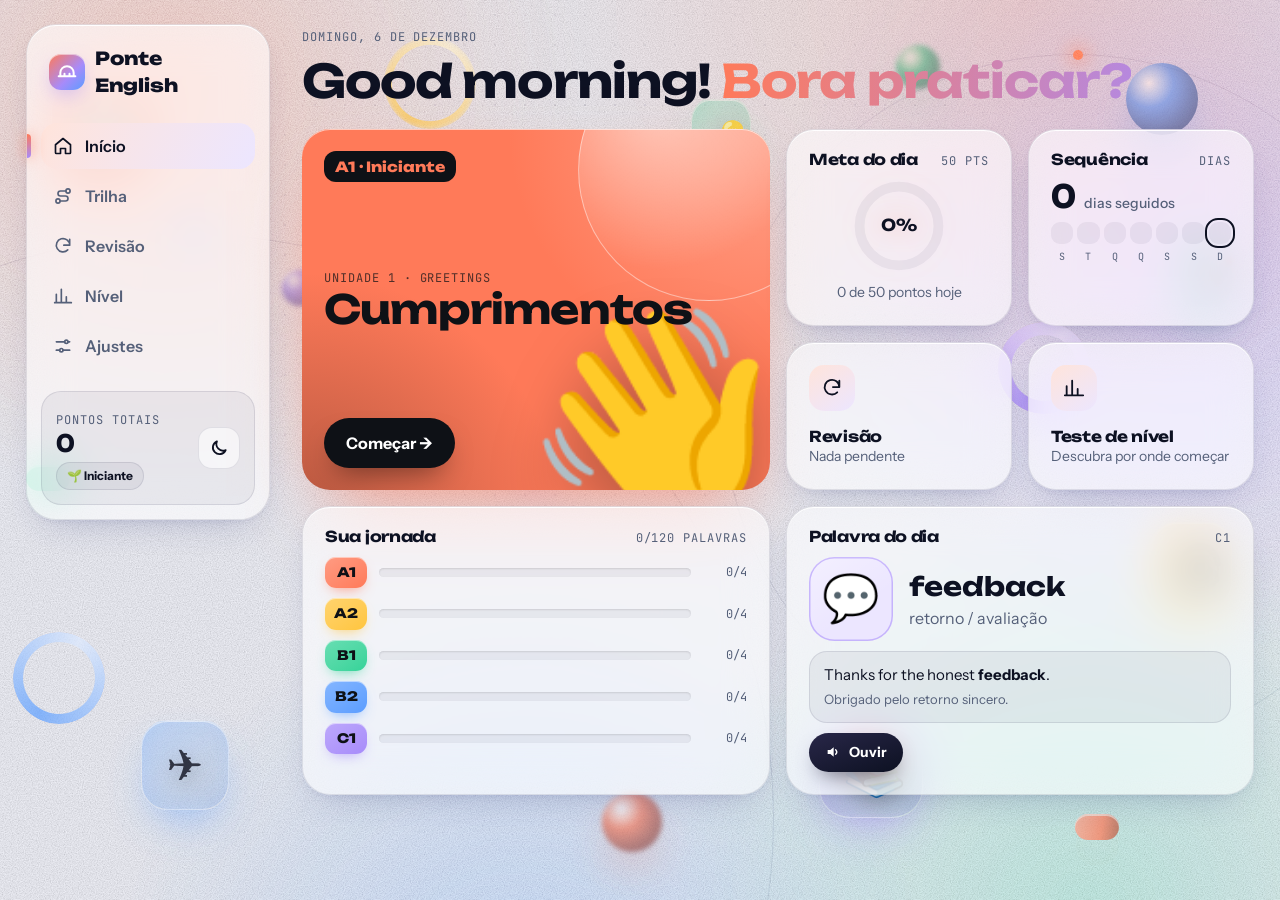
==== commit 7f1df9c3: "Add files via upload" ====
--- a/index.html
+++ b/index.html
@@ -11,8 +11,7 @@
   <link rel="preconnect" href="https://fonts.googleapis.com">
   <link rel="preconnect" href="https://fonts.gstatic.com" crossorigin>
   <link rel="stylesheet" href="https://fonts.googleapis.com/css2?family=Instrument+Sans:wght@400;500;600;700&family=JetBrains+Mono:wght@500&family=Unbounded:wght@600;700;800&display=swap">
-  <style>
-/* Ponte English — visual v2 "Aurora Glass"
+  <style>/* Ponte English — visual v2 "Aurora Glass"
    Conceito: um app de vidro sobre um céu de aurora. Fundo fixo com manchas de luz, grão de filme, órbitas e
    formas de vidro flutuantes (parallax). Cartões translúcidos com brilho que segue o mouse.
    Cada nível CEFR mantém sua cor (A1 coral, A2 âmbar, B1 verde, B2 azul, C1 violeta). */
@@ -457,12 +456,68 @@
   .bar>i::after{display:none}
 }
 
+/* ================= v3 "Auge" ================= */
+@property --tint{syntax:'<color>';inherits:true;initial-value:rgba(0,0,0,0)}
+:root{--g1:var(--a1);--g2:var(--c1);--g3:var(--b2)}
+/* paletas */
+:root[data-pal="ocean"]{--g1:#38BDF8;--g2:#6366F1;--g3:#2DD4BF}
+:root[data-pal="sunset"]{--g1:#FB7185;--g2:#F59E0B;--g3:#C084FC}
+:root[data-pal="neon"]{--g1:#22D3EE;--g2:#E879F9;--g3:#A3E635}
+:root[data-pal="ocean"]{--au1:rgba(56,189,248,.30);--au2:rgba(99,102,241,.34);--au3:rgba(45,212,191,.28);--au4:rgba(14,165,233,.24)}
+:root[data-pal="sunset"]{--au1:rgba(251,113,133,.32);--au2:rgba(245,158,11,.28);--au3:rgba(192,132,252,.30);--au4:rgba(244,63,94,.22)}
+:root[data-pal="neon"]{--au1:rgba(34,211,238,.28);--au2:rgba(232,121,249,.34);--au3:rgba(163,230,53,.22);--au4:rgba(99,102,241,.26)}
+:root[data-pal][data-mode="dark"]{--au1:color-mix(in srgb,var(--g1) 24%,transparent);--au2:color-mix(in srgb,var(--g2) 28%,transparent);--au3:color-mix(in srgb,var(--g3) 24%,transparent);--au4:color-mix(in srgb,var(--g1) 14%,transparent)}
+.page-h h1 span,.logo-mark{--a1:var(--g1);--c1:var(--g2);--b2:var(--g3)}
+.page-h h1 span{background-image:linear-gradient(95deg,var(--g1),var(--g2) 55%,var(--g3),var(--g1))}
+
+/* luz que segue o cursor + tinta do nível */
+.glow{position:fixed;left:0;top:0;width:520px;height:520px;margin:-260px 0 0 -260px;border-radius:50%;pointer-events:none;z-index:1;opacity:0;
+  background:radial-gradient(circle,color-mix(in srgb,var(--g2) 22%,transparent),transparent 62%);mix-blend-mode:plus-lighter;transition:opacity .5s;
+  translate:var(--gx,50vw) var(--gy,40vh);will-change:translate}
+.glow.on{opacity:1}
+:root[data-mode="light"] .glow{mix-blend-mode:multiply;background:radial-gradient(circle,color-mix(in srgb,var(--g2) 16%,transparent),transparent 62%)}
+:root[data-fx="light"] .glow,:root[data-fx="off"] .glow{display:none}
+.bg::after{content:"";position:absolute;inset:0;background:radial-gradient(60vmax 50vmax at 80% 0%,var(--tint),transparent 70%);transition:--tint .9s ease}
+
+/* entrada das barras e anel */
+@keyframes grow{from{clip-path:inset(0 100% 0 0)}}
+.tile .bar>i,.unit-tile .bar>i,.lv-row .bar>i{animation:grow 1.1s cubic-bezier(.2,.8,.2,1) backwards .15s}
+@keyframes ringin{from{stroke-dashoffset:226}}
+.ring .val{animation:ringin 1.3s cubic-bezier(.2,.8,.2,1) backwards .2s}
+
+/* cartão com tilt e brilho holográfico */
+.flip-zone{--rx:0deg;--ry:0deg;--gx:50%;--gy:50%;position:relative}
+.flip-zone>.flip{transition:transform .7s cubic-bezier(.3,.7,.25,1),rotate .25s ease-out;rotate:x var(--rx)}
+.flip-zone::after{content:"";position:absolute;inset:0;height:410px;border-radius:var(--r);pointer-events:none;z-index:3;opacity:0;transition:opacity .3s;
+  background:radial-gradient(circle at var(--gx) var(--gy),rgba(255,255,255,.35),transparent 42%),
+  linear-gradient(115deg,transparent 30%,color-mix(in srgb,var(--g1) 22%,transparent) 45%,color-mix(in srgb,var(--g3) 22%,transparent) 55%,transparent 70%);mix-blend-mode:soft-light}
+.flip-zone.hv::after{opacity:1}
+
+/* patente, toast, ímã */
+.rank{display:inline-flex;gap:6px;align-items:center;font-size:12px;font-weight:700;padding:4px 10px;border-radius:99px;background:var(--card-2);border:1px solid var(--line);margin-top:6px}
+.toast{position:fixed;left:50%;top:max(18px,env(safe-area-inset-top,0px));z-index:60;translate:-50% 0;padding:12px 18px;border-radius:99px;font-weight:700;
+  background:var(--card-hi);border:1px solid var(--edge);box-shadow:var(--shadow-up);backdrop-filter:blur(18px);-webkit-backdrop-filter:blur(18px);
+  animation:toast 2.6s cubic-bezier(.2,.9,.2,1) forwards;pointer-events:none;white-space:nowrap}
+@keyframes toast{0%{opacity:0;transform:translateY(-24px) scale(.9)}12%{opacity:1;transform:none}85%{opacity:1;transform:none}100%{opacity:0;transform:translateY(-12px)}}
+.btn,.icon-btn,.nav-btn{transition:translate .25s cubic-bezier(.2,.9,.2,1),transform .2s,box-shadow .2s,background-color .2s}
+.swatches{display:flex;gap:12px;flex-wrap:wrap}
+.swatch{width:46px;height:46px;border-radius:16px;border:2px solid var(--line);box-shadow:var(--shadow);transition:transform .2s}
+.swatch:hover{transform:scale(1.1) rotate(-4deg)}
+.swatch.on{border-color:var(--ink);transform:scale(1.08)}
+
+/* transições entre telas (View Transitions) */
+::view-transition-old(root){animation:vt-out .22s ease both}
+::view-transition-new(root){animation:vt-in .4s cubic-bezier(.2,.8,.2,1) both}
+@keyframes vt-out{to{opacity:0;transform:translateY(-8px) scale(.99);filter:blur(4px)}}
+@keyframes vt-in{from{opacity:0;transform:translateY(14px) scale(.985);filter:blur(6px)}}
+@media (prefers-reduced-motion:reduce){::view-transition-group(*),::view-transition-old(*),::view-transition-new(*){animation:none!important}.glow{display:none}}
+body.in-session .glow{opacity:.6}
+.sess .bar>i{animation:none}
 </style>
 </head>
 <body>
   <div id="root"></div>
-  <script>
-/* Ponte English — conteúdo do curso
+  <script>/* Ponte English — conteúdo do curso
    Cada palavra: [inglês, português, imagem (emoji), frase com {palavra}, tradução da frase, pronúncia aproximada]
    Cada drill de gramática: [frase com ___, [resposta certa, errada, errada], tradução]
    Para adicionar conteúdo, copie uma unidade e mude os textos. */
@@ -880,10 +935,8 @@
     }
   ]
 };
-
 </script>
-  <script>
-/* Ponte English — lógica do app (sem dependências) */
+  <script>/* Ponte English — lógica do app (sem dependências) */
 (function () {
   'use strict';
 
@@ -904,7 +957,7 @@
 
   /* ---------- progresso salvo no navegador ---------- */
   const KEY = 'ponte-english-v1';
-  const DEF = { xp: 0, days: {}, units: {}, review: {}, last: null, rate: 0.9, theme: 'auto', level: null, fx: 'full' };
+  const DEF = { xp: 0, days: {}, units: {}, review: {}, last: null, rate: 0.9, theme: 'auto', level: null, fx: 'full', sound: true, pal: 'aurora' };
   let S = load();
   function load() {
     try { const s = JSON.parse(localStorage.getItem(KEY) || 'null'); return Object.assign({}, DEF, s || {}); }
@@ -913,7 +966,31 @@
   function save() { try { localStorage.setItem(KEY, JSON.stringify(S)); } catch (e) { } }
   function dayKey(d) { return d.getFullYear() + '-' + String(d.getMonth() + 1).padStart(2, '0') + '-' + String(d.getDate()).padStart(2, '0'); }
   function today() { return dayKey(new Date()); }
-  function addXP(n) { S.xp += n; S.days[today()] = (S.days[today()] || 0) + n; save(); }
+  const RANKS = [[0, '🌱 Iniciante'], [100, '🧭 Explorador'], [300, '🚀 Vendedor Pro'], [700, '💼 Negociador'], [1400, '🏆 Closer'], [2500, '👑 Mestre da Ponte']];
+  function rankOf(x) { let r = RANKS[0]; RANKS.forEach(function (k) { if (x >= k[0]) r = k; }); return r; }
+  function addXP(n) {
+    const before = rankOf(S.xp)[1]; S.xp += n; S.days[today()] = (S.days[today()] || 0) + n; save();
+    const after = rankOf(S.xp)[1]; if (after !== before) setTimeout(function () { toast('Nova patente: ' + after); sfx('win'); }, 900);
+  }
+  function toast(t) {
+    const d = document.createElement('div'); d.className = 'toast'; d.textContent = t; document.body.appendChild(d);
+    setTimeout(function () { d.remove(); }, 2700);
+  }
+  let AC = null;
+  function sfx(kind) {
+    if (S.sound === false) return;
+    try { if (navigator.vibrate) navigator.vibrate(kind === 'no' ? [30, 40, 30] : 12); } catch (e) { }
+    try {
+      AC = AC || new (window.AudioContext || window.webkitAudioContext)(); if (AC.state === 'suspended') AC.resume();
+      const seq = { ok: [[660, 0], [880, .09]], no: [[220, 0], [165, .11]], win: [[523, 0], [659, .1], [784, .2], [1047, .3]], tap: [[500, 0]] }[kind] || [];
+      seq.forEach(function (n) {
+        const o = AC.createOscillator(), g = AC.createGain(), t = AC.currentTime + n[1];
+        o.type = kind === 'no' ? 'triangle' : 'sine'; o.frequency.value = n[0];
+        g.gain.setValueAtTime(0.0001, t); g.gain.exponentialRampToValueAtTime(.12, t + .02); g.gain.exponentialRampToValueAtTime(.0001, t + .22);
+        o.connect(g); g.connect(AC.destination); o.start(t); o.stop(t + .25);
+      });
+    } catch (e) { }
+  }
   function streak() {
     let n = 0; const d = new Date();
     if (!S.days[dayKey(d)]) d.setDate(d.getDate() - 1);
@@ -937,7 +1014,7 @@
     const r = document.documentElement;
     if (S.theme !== 'auto') { r.setAttribute('data-theme', S.theme); ownTheme = true; }
     else if (ownTheme) { r.removeAttribute('data-theme'); ownTheme = false; }
-    r.setAttribute('data-fx', S.fx || 'full');
+    r.setAttribute('data-fx', S.fx || 'full'); r.setAttribute('data-pal', S.pal || 'aurora');
     syncMode();
   }
   try { darkMQ.addEventListener('change', syncMode); } catch (e) { }
@@ -1003,10 +1080,10 @@
   /* ---------- estrutura ---------- */
   const root = document.getElementById('root');
   root.innerHTML =
-    '<div class="bg" id="bg" aria-hidden="true"></div>' +
+    '<div class="bg" id="bg" aria-hidden="true"></div><div class="glow" id="glow" aria-hidden="true"></div>' +
     '<div class="shell"><aside class="side"><div class="logo"><span class="logo-mark">' + I.bridge + '</span>Ponte English</div>' +
     NAV.map(function (n) { return '<button class="nav-btn" data-nav="' + n[0] + '">' + I[n[0]] + '<span>' + n[1] + '</span></button>'; }).join('') +
-    '<div class="side-foot"><div><span class="mono">Pontos totais</span><b id="side-xp">0</b></div>' +
+    '<div class="side-foot"><div><span class="mono">Pontos totais</span><b id="side-xp">0</b><span class="rank" id="side-rank"></span></div>' +
     '<button class="icon-btn" data-themebtn aria-label="Alternar tema claro e escuro">' + I.sun + I.moon + '</button></div></aside>' +
     '<main id="view"></main></div>' +
     '<nav class="tabbar">' + NAV.map(function (n) { return '<button class="nav-btn" data-nav="' + n[0] + '">' + I[n[0]] + '<span>' + n[1] + '</span></button>'; }).join('') + '</nav>' +
@@ -1070,6 +1147,15 @@
   document.addEventListener('pointermove', function (e) {
     if (e.pointerType === 'touch' || !e.target.closest) return;
     px = (e.clientX / window.innerWidth - .5) * 46; py = (e.clientY / window.innerHeight - .5) * 46; queueBg();
+    const gl = $('#glow'); if (gl) { gl.style.setProperty('--gx', e.clientX + 'px'); gl.style.setProperty('--gy', e.clientY + 'px'); gl.classList.add('on'); }
+    const fz = e.target.closest('.flip-zone');
+    if (fz) {
+      const fb = fz.getBoundingClientRect(), fx = (e.clientX - fb.left) / fb.width, fy = (e.clientY - fb.top) / fb.height;
+      fz.style.setProperty('--rx', ((.5 - fy) * 8).toFixed(1) + 'deg'); fz.style.setProperty('--gx', (fx * 100).toFixed(0) + '%'); fz.style.setProperty('--gy', (fy * 100).toFixed(0) + '%'); fz.classList.add('hv');
+    }
+    $$('.btn.mag').forEach(function (m) { m.style.translate = ''; });
+    const mg = e.target.closest('.btn,.pill');
+    if (mg && !mg.disabled) { const b = mg.getBoundingClientRect(); mg.style.translate = ((e.clientX - b.left - b.width / 2) * .12).toFixed(1) + 'px ' + ((e.clientY - b.top - b.height / 2) * .18).toFixed(1) + 'px'; mg.classList.add('mag'); }
     const t = e.target.closest(SPOT);
     if (t) { const b = t.getBoundingClientRect(); t.style.setProperty('--mx', (e.clientX - b.left) + 'px'); t.style.setProperty('--my', (e.clientY - b.top) + 'px'); }
     const c = e.target.closest('.t-continue');
@@ -1079,6 +1165,9 @@
     }
   }, { passive: true });
   document.addEventListener('pointerout', function (e) {
+    const fz = e.target.closest && e.target.closest('.flip-zone');
+    if (fz && !fz.contains(e.relatedTarget)) { fz.style.setProperty('--rx', '0deg'); fz.classList.remove('hv'); }
+    const mg = e.target.closest && e.target.closest('.btn,.pill'); if (mg) mg.style.translate = '';
     const c = e.target.closest && e.target.closest('.t-continue');
     if (c && !c.contains(e.relatedTarget)) { c.style.setProperty('--rx', '0deg'); c.style.setProperty('--ry', '0deg'); }
   });
@@ -1108,9 +1197,17 @@
       const old = $('.nav-badge', b); if (old) old.remove();
       if (revN) b.insertAdjacentHTML('beforeend', '<span class="nav-badge">' + revN + '</span>');
     });
-    $('#side-xp').textContent = S.xp;
-    ({ home: home, path: path, unit: unitView, review: review, test: testIntro, settings: settings })[name](arg);
-    if (!(arg && arg.keepScroll)) window.scrollTo(0, 0);
+    $('#side-xp').textContent = S.xp; $('#side-rank').textContent = rankOf(S.xp)[1];
+    const tl = name === 'unit' ? arg.u.level : name === 'home' ? nextUnit().level : null;
+    $('#bg').style.setProperty('--tint', tl ? 'color-mix(in srgb,' + tl.color + ' 22%,transparent)' : 'transparent');
+    const render = function () {
+      ({ home: home, path: path, unit: unitView, review: review, test: testIntro, settings: settings })[name](arg);
+      if (!(arg && arg.keepScroll)) window.scrollTo(0, 0);
+    };
+    const calm = window.matchMedia && matchMedia('(prefers-reduced-motion: reduce)').matches;
+    if (document.startViewTransition && !calm && document.documentElement.getAttribute('data-fx') !== 'off' && !document.body.classList.contains('in-session')) {
+      try { document.startViewTransition(render); } catch (e) { render(); }
+    } else render();
   }
   function setSession(on) { document.body.classList.toggle('in-session', on); }
 
@@ -1308,7 +1405,7 @@
 
   function runSession(cfg) {
     setSession(true); window.scrollTo(0, 0);
-    let i = 0, right = 0; const missed = [], total = cfg.qs.length;
+    let i = 0, right = 0, combo = 0; const missed = [], total = cfg.qs.length;
 
     function frame(inner, kind) {
       view.innerHTML =
@@ -1319,7 +1416,8 @@
     }
     function answer(ok, word, title, msg) {
       const q = cfg.qs[i]; q.ok = ok;
-      if (ok) right++;
+      if (ok) { right++; combo++; if (combo === 3 || combo === 5 || combo === 8 || combo === 12) toast('🔥 ' + combo + ' acertos seguidos!'); } else combo = 0;
+      sfx(ok ? 'ok' : 'no');
       if (word) {
         if (ok) { if (cfg.review) delete S.review[word.id]; }
         else { S.review[word.id] = 1; if (missed.indexOf(word) < 0) missed.push(word); }
@@ -1489,6 +1587,7 @@
 
   /* ---------- resultado ---------- */
   function showResult(r) {
+    if (r.total && r.right / r.total >= .6) sfx('win');
     const p = r.right / r.total;
     if (p >= 0.6) confetti(r.lv);
     view.innerHTML =
@@ -1565,6 +1664,8 @@
   function settings() {
     view.innerHTML = '<header class="page-h"><p class="mono">Ajustes</p><h1>Do seu jeito</h1></header><div class="set-list">' +
       '<div class="set"><h3>Aparência</h3><div class="seg" id="theme"><button data-th="auto">Automático</button><button data-th="light">Claro</button><button data-th="dark">Escuro</button></div></div>' +
+      '<div class="set"><h3>Paleta de cores</h3><div class="swatches" id="pal">' + [['aurora', 'Aurora', '#FF7A59', '#A78BFA'], ['ocean', 'Oceano', '#38BDF8', '#6366F1'], ['sunset', 'Pôr do sol', '#FB7185', '#F59E0B'], ['neon', 'Neon', '#22D3EE', '#E879F9']].map(function (p) { return '<button class="swatch" data-pal="' + p[0] + '" title="' + p[1] + '" aria-label="' + p[1] + '" style="background:linear-gradient(135deg,' + p[2] + ',' + p[3] + ')"></button>'; }).join('') + '</div></div>' +
+      '<div class="set"><h3>Sons e vibração</h3><div class="seg" id="snd"><button data-s="1">Ligados</button><button data-s="0">Desligados</button></div></div>' +
       '<div class="set"><h3>Efeitos visuais</h3><div class="seg" id="fx"><button data-fx="full">Completo</button><button data-fx="light">Leve</button><button data-fx="off">Desligado</button></div>' +
       '<p class="muted" style="font-size:14px">Completo liga o fundo animado com formas flutuantes. Leve tira as formas. Desligado deixa tudo parado e mais rápido em aparelhos antigos.</p></div>' +
       (canSpeak ? '<div class="set"><h3>Velocidade da voz</h3><input type="range" id="rate" min="0.5" max="1.2" step="0.05" value="' + S.rate + '" aria-label="Velocidade da voz"><div class="tile-h"><span class="muted" id="ratev">' + S.rate.toFixed(2) + 'x</span><button class="say" id="testv">' + I.sound + 'Testar</button></div></div>'
@@ -1579,6 +1680,14 @@
       b.classList.toggle('on', b.dataset.fx === (S.fx || 'full'));
       b.onclick = function () { S.fx = b.dataset.fx; save(); applyTheme(); settings(); };
     });
+    $$('#pal button').forEach(function (b) {
+      b.classList.toggle('on', b.dataset.pal === (S.pal || 'aurora'));
+      b.onclick = function () { S.pal = b.dataset.pal; save(); applyTheme(); $$('#pal button').forEach(function (x) { x.classList.toggle('on', x === b); }); sfx('tap'); };
+    });
+    $$('#snd button').forEach(function (b) {
+      b.classList.toggle('on', (b.dataset.s === '1') === (S.sound !== false));
+      b.onclick = function () { S.sound = b.dataset.s === '1'; save(); settings(); sfx('ok'); };
+    });
     const r = $('#rate');
     if (r) {
       r.oninput = function () { S.rate = +r.value; $('#ratev').textContent = S.rate.toFixed(2) + 'x'; save(); };
@@ -1594,7 +1703,6 @@
   applyTheme();
   go('home');
 })();
-
 </script>
 </body>
 </html>
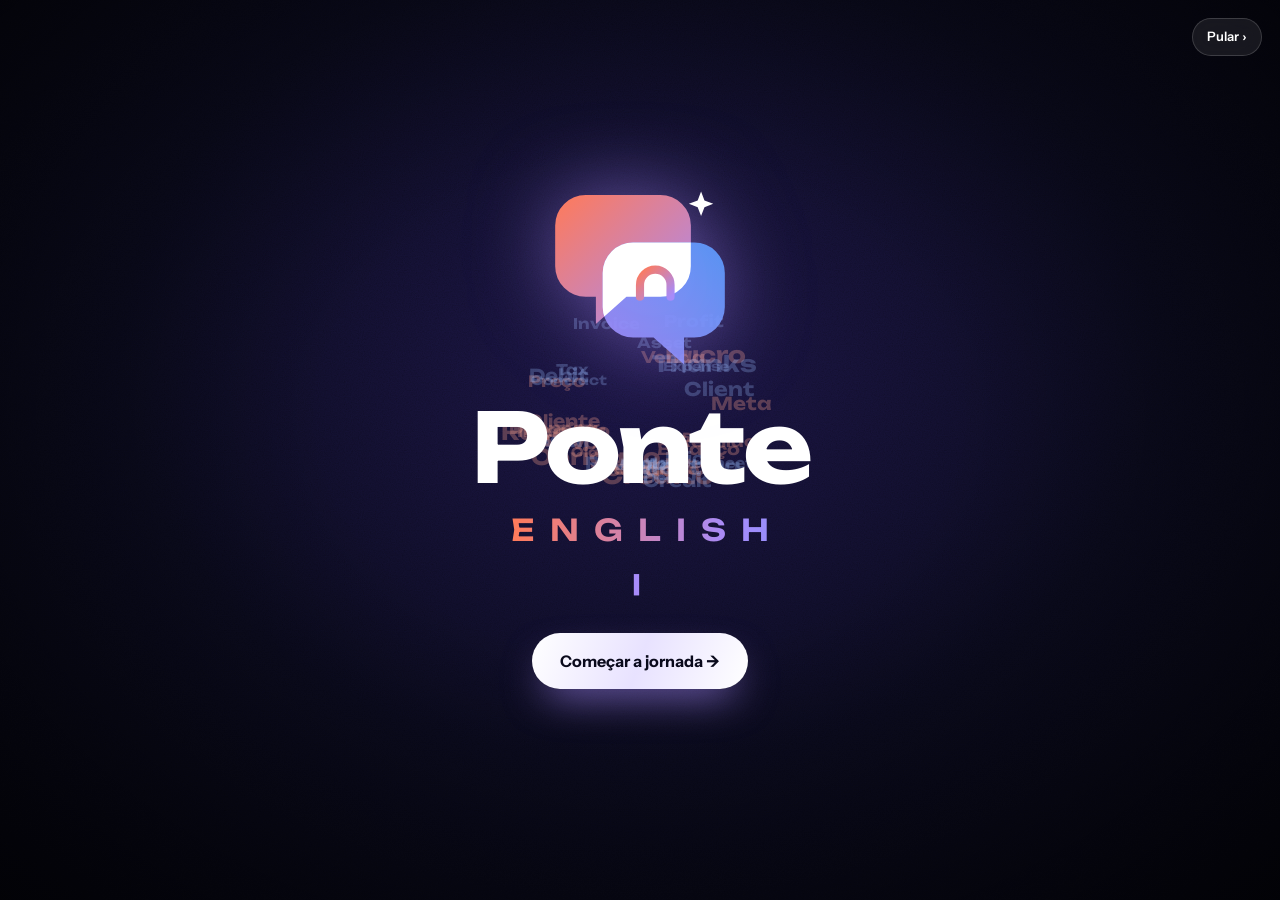
==== commit ffd77c7c: "Add files via upload" ====
--- a/index.html
+++ b/index.html
@@ -7,7 +7,7 @@
   <meta name="description" content="Curso de inglês do básico ao avançado, com imagens, áudio e exercícios dinâmicos.">
   <meta name="theme-color" content="#ECEEF2" media="(prefers-color-scheme: light)">
   <meta name="theme-color" content="#0A0C10" media="(prefers-color-scheme: dark)">
-  <link rel="icon" href="data:image/svg+xml,%3Csvg xmlns='http://www.w3.org/2000/svg' viewBox='0 0 24 24'%3E%3Crect width='24' height='24' rx='6' fill='%230E1116'/%3E%3Cpath d='M4 17h16M6 17v-3a6 6 0 0 1 12 0v3' stroke='white' stroke-width='2.2' fill='none' stroke-linecap='round'/%3E%3C/svg%3E">
+  <link rel="icon" href="data:image/svg+xml,%3Csvg xmlns='http://www.w3.org/2000/svg' viewBox='0 0 56 56'%3E%3Crect width='56' height='56' rx='14' fill='%230E1116'/%3E%3Cpath d='M14 8h20a8 8 0 0 1 8 8v10a8 8 0 0 1-8 8H25l-8 7v-7h-3a8 8 0 0 1-8-8V16a8 8 0 0 1 8-8z' fill='%23FF7A59'/%3E%3Cpath d='M26 22h16a8 8 0 0 1 8 8v8a8 8 0 0 1-8 8h-2v7l-8-7h-6a8 8 0 0 1-8-8v-8a8 8 0 0 1 8-8z' fill='%235B9DFF' fill-opacity='.95'/%3E%3C/svg%3E">
   <link rel="preconnect" href="https://fonts.googleapis.com">
   <link rel="preconnect" href="https://fonts.gstatic.com" crossorigin>
   <link rel="stylesheet" href="https://fonts.googleapis.com/css2?family=Instrument+Sans:wght@400;500;600;700&family=JetBrains+Mono:wght@500&family=Unbounded:wght@600;700;800&display=swap">
@@ -458,7 +458,7 @@
 
 /* ================= v3 "Auge" ================= */
 @property --tint{syntax:'<color>';inherits:true;initial-value:rgba(0,0,0,0)}
-:root{--g1:var(--a1);--g2:var(--c1);--g3:var(--b2)}
+:root{--ct:#14B8A6;--ct-soft:#D3F5F0;--g1:var(--a1);--g2:var(--c1);--g3:var(--b2)}
 /* paletas */
 :root[data-pal="ocean"]{--g1:#38BDF8;--g2:#6366F1;--g3:#2DD4BF}
 :root[data-pal="sunset"]{--g1:#FB7185;--g2:#F59E0B;--g3:#C084FC}
@@ -513,6 +513,106 @@
 @media (prefers-reduced-motion:reduce){::view-transition-group(*),::view-transition-old(*),::view-transition-new(*){animation:none!important}.glow{display:none}}
 body.in-session .glow{opacity:.6}
 .sess .bar>i{animation:none}
+
+/* ===== logo v3 ===== */
+.logo{gap:12px;padding:6px 6px 22px;font-size:inherit}
+.logo-mark{position:relative;width:46px;height:46px;border-radius:15px;color:#fff;isolation:isolate;
+  background:linear-gradient(140deg,var(--g1),var(--g2) 58%,var(--g3));box-shadow:0 10px 26px -8px color-mix(in srgb,var(--g2) 70%,transparent),inset 0 1px 0 rgba(255,255,255,.45),inset 0 -8px 14px rgba(0,0,0,.12)}
+.logo-mark::before{content:"";position:absolute;inset:-2px;border-radius:17px;z-index:-1;background:conic-gradient(from var(--ang,0deg),var(--g1),var(--g3),var(--g2),var(--g1));filter:blur(7px);opacity:.55;animation:lgspin 6s linear infinite}
+.logo-mark::after{content:"";position:absolute;inset:0;border-radius:inherit;background:linear-gradient(115deg,transparent 35%,rgba(255,255,255,.45) 50%,transparent 65%);background-size:250% 100%;animation:lgshine 5s ease-in-out infinite}
+@property --ang{syntax:'<angle>';inherits:false;initial-value:0deg}
+@keyframes lgspin{to{--ang:360deg}}
+@keyframes lgshine{0%,60%{background-position:130% 0}100%{background-position:-30% 0}}
+.logo-mark svg{width:30px;height:30px;stroke:#fff;filter:drop-shadow(0 2px 3px rgba(0,0,0,.25))}
+.lg-arc{stroke-dasharray:60;stroke-dashoffset:0;animation:lgdraw 1.4s cubic-bezier(.3,.7,.2,1) backwards}
+.lg-pil{opacity:.85;animation:lgfade 1s .9s backwards}
+.lg-star{transform-origin:25.5px 8.5px;animation:lgstar 3.2s ease-in-out infinite}
+@keyframes lgdraw{from{stroke-dashoffset:60}}
+@keyframes lgfade{from{opacity:0}}
+@keyframes lgstar{0%,100%{transform:scale(1) rotate(0)}50%{transform:scale(1.35) rotate(45deg)}}
+.logo:hover .lg-arc{animation:lgdraw 1s cubic-bezier(.3,.7,.2,1)}
+.logo-txt{display:flex;flex-direction:column;line-height:1;min-width:0;white-space:nowrap}
+.logo-txt b{font-family:var(--display);font-weight:800;font-size:19px;letter-spacing:-.03em}
+.logo-txt i{font-style:normal;font-family:var(--display);font-weight:600;font-size:13px;letter-spacing:.04em;margin-top:3px;
+  background:linear-gradient(90deg,var(--g1),var(--g2),var(--g3));-webkit-background-clip:text;background-clip:text;color:transparent}
+.logo-txt small{display:flex;align-items:center;gap:6px;margin-top:6px;font-family:var(--mono);font-size:9.5px;letter-spacing:.18em;color:var(--ink-2)}
+.logo-txt small u{width:18px;height:1.5px;background:linear-gradient(90deg,var(--g1),var(--g3));border-radius:2px}
+.rk-bar{height:5px;border-radius:9px;background:var(--card-2);overflow:hidden;margin-top:8px}
+.rk-bar i{display:block;height:100%;border-radius:inherit;background:linear-gradient(90deg,var(--g1),var(--g2),var(--g3));transition:width .9s cubic-bezier(.2,.8,.2,1)}
+.side-foot{flex-wrap:wrap}.side-foot>div:first-child{flex:1;min-width:0}
+@media (prefers-reduced-motion:reduce){.logo-mark::before,.logo-mark::after,.lg-star{animation:none}}
+
+/* ===== logo bolhas (v3.1) ===== */
+.logo-mark{background:none!important;box-shadow:none!important;width:50px;height:50px;border-radius:0}
+.logo-mark::before{inset:6px;border-radius:50%;filter:blur(12px);opacity:.5}
+.logo-mark::after{display:none}
+.logo-mark svg{width:50px;height:50px;filter:drop-shadow(0 6px 10px color-mix(in srgb,var(--g2) 45%,transparent));stroke:none}
+
+.lg-arc{stroke-dasharray:30;stroke-dashoffset:0;fill:none}
+@keyframes lgdraw{from{stroke-dashoffset:30}}
+.lg-a{animation:lgA 1s cubic-bezier(.2,.9,.2,1) backwards}.lg-b{animation:lgB 1s .1s cubic-bezier(.2,.9,.2,1) backwards}
+@keyframes lgA{from{transform:translate(-14px,-6px);opacity:0}}@keyframes lgB{from{transform:translate(14px,6px);opacity:0}}
+.logo:hover .lg-a{transform:translate(-2px,-1px);transition:transform .4s}.logo:hover .lg-b{transform:translate(2px,1px);transition:transform .4s}
+.logo{cursor:pointer;border-radius:18px}
+.logo.pop .logo-mark{animation:lgpop .7s cubic-bezier(.2,1.6,.3,1)}
+@keyframes lgpop{40%{transform:scale(1.25) rotate(-8deg)}}
+.logo-txt b.wm span{display:inline-block;animation:wmin .7s calc(var(--k)*70ms + .2s) cubic-bezier(.2,.9,.2,1) backwards}
+.logo:hover .wm span{animation:wmhop .5s calc(var(--k)*45ms) ease}
+@keyframes wmin{from{opacity:0;transform:translateY(10px);filter:blur(4px)}}
+@keyframes wmhop{40%{transform:translateY(-4px)}}
+.logo-txt small span{display:inline-block;transition:opacity .28s,transform .28s,filter .28s}
+.logo-txt small span.out{opacity:0;transform:translateY(5px);filter:blur(3px)}
+
+/* ===== ABERTURA ===== */
+body.intro-on{overflow:hidden}
+.intro{position:fixed;inset:0;z-index:200;display:grid;place-items:center;overflow:hidden;color:#fff;
+  background:radial-gradient(90vmax 70vmax at 50% 40%,#1a1440 0,#0a0a1c 45%,#03030a 100%);animation:itin .6s ease backwards;
+  transition:opacity .8s ease,transform .9s cubic-bezier(.6,0,.2,1),filter .8s;--g1:#FF7A59;--g2:#A78BFA;--g3:#5B9DFF}
+.intro.out{opacity:0;transform:scale(1.18);filter:blur(10px);pointer-events:none}
+@keyframes itin{from{opacity:0}}
+.intro-cv{position:absolute;inset:0;width:100%;height:100%}
+.intro-vig{position:absolute;inset:0;pointer-events:none;background:radial-gradient(ellipse at 50% 46%,transparent 35%,rgba(0,0,0,.65));}
+.intro::before{content:"";position:absolute;inset:0;opacity:.25;background-image:var(--grain);mix-blend-mode:overlay;pointer-events:none}
+.intro-skip{position:absolute;right:max(18px,env(safe-area-inset-right));top:max(18px,env(safe-area-inset-top));z-index:3;padding:8px 14px;border-radius:99px;font-size:13px;font-weight:600;
+  background:rgba(255,255,255,.08);border:1px solid rgba(255,255,255,.16);backdrop-filter:blur(10px);-webkit-backdrop-filter:blur(10px);opacity:0;animation:fadein .6s 1.2s forwards}
+.intro-skip:hover{background:rgba(255,255,255,.16)}
+@keyframes fadein{to{opacity:1}}
+.intro-stage{position:relative;z-index:2;display:flex;flex-direction:column;align-items:center;text-align:center;gap:6px;padding:24px;margin-top:-4vh}
+.intro-mark{width:clamp(120px,24vmin,190px);aspect-ratio:1;position:relative;color:#fff}
+.intro-mark svg{width:100%;height:100%;overflow:visible;filter:drop-shadow(0 0 40px rgba(167,139,250,.55))}
+.intro-mark .lg-a{animation:itA 1.5s 1.1s cubic-bezier(.16,1,.3,1) backwards}
+.intro-mark .lg-b{animation:itB 1.5s 1.1s cubic-bezier(.16,1,.3,1) backwards}
+@keyframes itA{from{transform:translate(-120px,-30px) rotate(-18deg);opacity:0}}
+@keyframes itB{from{transform:translate(120px,30px) rotate(18deg);opacity:0}}
+.intro-mark .lg-x{animation:itX 1s 2.35s ease backwards}
+@keyframes itX{from{opacity:0}}
+.intro-mark .lg-arc{stroke-dasharray:30;animation:itArc 1s 2.5s cubic-bezier(.3,.7,.2,1) backwards}
+@keyframes itArc{from{stroke-dashoffset:30}}
+.intro-mark .lg-star{animation:itStar 1.2s 2.9s cubic-bezier(.2,1.8,.3,1) backwards,lgstar 3.2s 4s ease-in-out infinite}
+@keyframes itStar{from{transform:scale(0) rotate(-180deg)}}
+.intro-ring{position:absolute;left:50%;top:calc(clamp(120px,24vmin,190px)/2);width:100px;height:100px;margin:-50px;border-radius:50%;opacity:0;
+  background:radial-gradient(circle,transparent 60%,rgba(255,255,255,.85) 63%,transparent 68%);animation:itRing 1.8s 2.35s ease-out}
+.intro-ring.r2{animation-delay:2.6s;background:radial-gradient(circle,transparent 60%,rgba(167,139,250,.9) 63%,transparent 68%)}
+@keyframes itRing{0%{opacity:1;transform:scale(.4)}100%{opacity:0;transform:scale(22)}}
+.intro-title{font-size:clamp(46px,11vmin,96px);letter-spacing:-.04em;margin-top:18px;display:flex}
+.intro-title span{display:inline-block;animation:itLet .9s calc(var(--k)*90ms + 2.6s) cubic-bezier(.2,.9,.2,1) backwards}
+@keyframes itLet{from{opacity:0;transform:translateY(40px) scale(.8);filter:blur(14px)}}
+.intro-en{font-family:var(--display);font-weight:600;font-size:clamp(18px,4vmin,30px);letter-spacing:.5em;margin-right:-.5em;text-transform:uppercase;
+  background:linear-gradient(90deg,var(--g1),var(--g2),var(--g3),var(--g1));background-size:240% 100%;-webkit-background-clip:text;background-clip:text;color:transparent;
+  animation:itEn 1.2s 3.1s ease backwards,hue 5s 4s ease-in-out infinite alternate}
+@keyframes itEn{from{opacity:0;letter-spacing:1.2em;filter:blur(8px)}}
+.intro-tag{min-height:1.6em;margin-top:14px;font-size:clamp(14px,2.4vmin,18px);color:rgba(255,255,255,.78);max-width:34ch}
+.intro-tag::after{content:"▍";margin-left:2px;animation:blink 1s steps(2) infinite;color:var(--g2)}
+@keyframes blink{50%{opacity:0}}
+.intro-go{margin-top:26px;padding:16px 28px;border-radius:99px;font-weight:700;font-size:16px;color:#0A0A1C;
+  background:linear-gradient(110deg,#fff,#E8E2FF 50%,#fff);box-shadow:0 0 0 0 rgba(167,139,250,.6),0 18px 40px -12px rgba(167,139,250,.7);
+  opacity:0;animation:fadein .7s 5.3s forwards,goPulse 2.2s 6s infinite;transition:transform .2s}
+.intro-go:hover{transform:translateY(-2px) scale(1.03)}.intro-go span{display:inline-block;transition:transform .2s}.intro-go:hover span{transform:translateX(4px)}
+@keyframes goPulse{70%{box-shadow:0 0 0 22px rgba(167,139,250,0),0 18px 40px -12px rgba(167,139,250,.7)}100%{box-shadow:0 0 0 0 rgba(167,139,250,0),0 18px 40px -12px rgba(167,139,250,.7)}}
+@media (prefers-reduced-motion:reduce){.intro *{animation-duration:.01s!important;animation-delay:0s!important}}
+
+:root[data-mode="dark"]{--ct-soft:#0F332F}
+@media (prefers-color-scheme:dark){:root:not([data-theme="light"]){--ct-soft:#0F332F}}
 </style>
 </head>
 <body>
@@ -932,6 +1032,1347 @@
           }
         }
       ]
+    },
+    // ===== Trilha extra: Inglês Contábil =====
+    {
+      "id": "CT",
+      "name": "Inglês Contábil",
+      "color": "var(--ct)",
+      "soft": "var(--ct-soft)",
+      "track": true,
+      "desc": "Vocabulário e gramática para o seu dia a dia na contabilidade: lançamentos, impostos, auditoria, clientes e e-mails.",
+      "units": [
+        {
+          "title": "Contabilidade básica",
+          "en": "Accounting Basics",
+          "icon": "📒",
+          "words": [
+            [
+              "accounting",
+              "contabilidade",
+              "📒",
+              "Our {accounting} department closes the books on Friday.",
+              "Nosso departamento de contabilidade fecha os livros na sexta."
+            ],
+            [
+              "accountant",
+              "contador(a)",
+              "🧑‍💼",
+              "The {accountant} reviewed every entry.",
+              "O contador revisou todos os lançamentos."
+            ],
+            [
+              "bookkeeping",
+              "escrituração",
+              "📚",
+              "{Bookkeeping} means recording daily transactions.",
+              "Escrituração é registrar as transações diárias."
+            ],
+            [
+              "ledger",
+              "livro razão",
+              "📖",
+              "Each account has a page in the {ledger}.",
+              "Cada conta tem uma página no razão."
+            ],
+            [
+              "journal entry",
+              "lançamento contábil",
+              "✍️",
+              "I posted a {journal entry} for the rent.",
+              "Fiz um lançamento contábil do aluguel."
+            ],
+            [
+              "account",
+              "conta",
+              "🏦",
+              "Which {account} should we use?",
+              "Qual conta devemos usar?"
+            ],
+            [
+              "record",
+              "registrar",
+              "🗂️",
+              "Please {record} this payment today.",
+              "Por favor, registre este pagamento hoje."
+            ],
+            [
+              "chart of accounts",
+              "plano de contas",
+              "🗺️",
+              "The {chart of accounts} lists every account.",
+              "O plano de contas lista todas as contas."
+            ]
+          ],
+          "grammar": {
+            "title": "Present simple: rotinas e regras",
+            "rule": "Use o <b>present simple</b> para rotinas e regras. Com <b>he / she / it</b> (e com um contador, uma empresa…) o verbo ganha <b>-s</b>.",
+            "table": [
+              [
+                "I / You / We / They",
+                "record",
+                "eu registro, nós registramos"
+              ],
+              [
+                "He / She / It",
+                "records",
+                "ele, ela registra"
+              ],
+              [
+                "Negativo",
+                "don't / doesn't record",
+                "não registra"
+              ],
+              [
+                "Pergunta",
+                "Do / Does … record?",
+                "registra …?"
+              ]
+            ],
+            "tip": "Depois de <b>does</b> e <b>doesn't</b> o verbo volta ao normal, sem -s: <b>She doesn't record</b>.",
+            "examples": [
+              [
+                "The accountant records every payment.",
+                "O contador registra todo pagamento."
+              ],
+              [
+                "We close the books every month.",
+                "Nós fechamos os livros todo mês."
+              ],
+              [
+                "Does the system save the entries?",
+                "O sistema salva os lançamentos?"
+              ]
+            ],
+            "drills": [
+              [
+                "The accountant ___ every invoice.",
+                [
+                  "checks",
+                  "check",
+                  "checking"
+                ],
+                "O contador confere toda nota."
+              ],
+              [
+                "We ___ the books on Friday.",
+                [
+                  "close",
+                  "closes",
+                  "closing"
+                ],
+                "Nós fechamos os livros na sexta."
+              ],
+              [
+                "She ___ work with taxes.",
+                [
+                  "doesn't",
+                  "don't",
+                  "isn't"
+                ],
+                "Ela não trabalha com impostos."
+              ]
+            ]
+          }
+        },
+        {
+          "title": "Débito e crédito",
+          "en": "Debits & Credits",
+          "icon": "⚖️",
+          "words": [
+            [
+              "debit",
+              "débito",
+              "➖",
+              "We {debit} cash and credit sales.",
+              "Debitamos o caixa e creditamos as vendas."
+            ],
+            [
+              "credit",
+              "crédito",
+              "➕",
+              "The bank issued a {credit} to the account.",
+              "O banco lançou um crédito na conta."
+            ],
+            [
+              "double-entry",
+              "partidas dobradas",
+              "⚖️",
+              "{Double-entry} keeps both sides equal.",
+              "Partidas dobradas mantêm os dois lados iguais."
+            ],
+            [
+              "balance",
+              "saldo",
+              "🧮",
+              "What is the current {balance}?",
+              "Qual é o saldo atual?"
+            ],
+            [
+              "transaction",
+              "transação",
+              "🔄",
+              "Every {transaction} affects two accounts.",
+              "Toda transação afeta duas contas."
+            ],
+            [
+              "posting",
+              "lançamento / contabilização",
+              "📌",
+              "The {posting} date is the 30th.",
+              "A data de contabilização é dia 30."
+            ],
+            [
+              "trial balance",
+              "balancete",
+              "📋",
+              "The {trial balance} does not match.",
+              "O balancete não está batendo."
+            ],
+            [
+              "adjustment",
+              "ajuste",
+              "🔧",
+              "We made an {adjustment} at year end.",
+              "Fizemos um ajuste no fim do ano."
+            ]
+          ],
+          "grammar": {
+            "title": "Contáveis e incontáveis: much / many",
+            "rule": "<b>Many</b> vai com coisas que se contam (entries, invoices). <b>Much</b> vai com o que não se conta (money, time, information).",
+            "table": [
+              [
+                "many",
+                "entries, invoices, errors",
+                "muitos(as)"
+              ],
+              [
+                "much",
+                "money, time, work",
+                "muito(a)"
+              ],
+              [
+                "a lot of",
+                "os dois tipos",
+                "muito(a)"
+              ],
+              [
+                "How many / How much",
+                "perguntas",
+                "quantos / quanto"
+              ]
+            ],
+            "tip": "Em frases afirmativas, o inglês prefere <b>a lot of</b>: <b>We have a lot of work</b>.",
+            "examples": [
+              [
+                "How many entries are there?",
+                "Quantos lançamentos há?"
+              ],
+              [
+                "How much does it cost?",
+                "Quanto isso custa?"
+              ],
+              [
+                "We don't have much time.",
+                "Não temos muito tempo."
+              ]
+            ],
+            "drills": [
+              [
+                "How ___ invoices are overdue?",
+                [
+                  "many",
+                  "much",
+                  "a lot"
+                ],
+                "Quantas notas estão vencidas?"
+              ],
+              [
+                "There isn't ___ money in the account.",
+                [
+                  "much",
+                  "many",
+                  "few"
+                ],
+                "Não há muito dinheiro na conta."
+              ],
+              [
+                "We have ___ work this month.",
+                [
+                  "a lot of",
+                  "many",
+                  "a many"
+                ],
+                "Temos muito trabalho este mês."
+              ]
+            ]
+          }
+        },
+        {
+          "title": "Balanço patrimonial",
+          "en": "Balance Sheet",
+          "icon": "🧾",
+          "words": [
+            [
+              "asset",
+              "ativo",
+              "💰",
+              "A building is a fixed {asset}.",
+              "Um prédio é um ativo imobilizado."
+            ],
+            [
+              "liability",
+              "passivo / obrigação",
+              "📉",
+              "A loan is a {liability}.",
+              "Um empréstimo é um passivo."
+            ],
+            [
+              "equity",
+              "patrimônio líquido",
+              "🏛️",
+              "Owners' {equity} grew this year.",
+              "O patrimônio líquido dos sócios cresceu este ano."
+            ],
+            [
+              "cash",
+              "caixa / dinheiro",
+              "💵",
+              "We have little {cash} right now.",
+              "Temos pouco caixa agora."
+            ],
+            [
+              "inventory",
+              "estoque",
+              "📦",
+              "The {inventory} was counted yesterday.",
+              "O estoque foi contado ontem."
+            ],
+            [
+              "retained earnings",
+              "lucros acumulados",
+              "🏦",
+              "{Retained earnings} stay in the company.",
+              "Os lucros acumulados ficam na empresa."
+            ],
+            [
+              "current assets",
+              "ativo circulante",
+              "🔁",
+              "{Current assets} turn into cash within a year.",
+              "O ativo circulante vira caixa em até um ano."
+            ],
+            [
+              "depreciation",
+              "depreciação",
+              "⏳",
+              "{Depreciation} reduces the value of the machine.",
+              "A depreciação reduz o valor da máquina."
+            ]
+          ],
+          "grammar": {
+            "title": "There is / There are",
+            "rule": "Use <b>there is</b> para um item ou algo incontável, e <b>there are</b> para vários. É o nosso \"há / existe\".",
+            "table": [
+              [
+                "There is",
+                "+ singular",
+                "há um(a)…"
+              ],
+              [
+                "There are",
+                "+ plural",
+                "há vários…"
+              ],
+              [
+                "There isn't / aren't",
+                "negativo",
+                "não há…"
+              ],
+              [
+                "Is there / Are there?",
+                "pergunta",
+                "há…?"
+              ]
+            ],
+            "tip": "Com incontáveis, use sempre <b>is</b>: <b>There is a lot of cash</b>.",
+            "examples": [
+              [
+                "There is one error in the report.",
+                "Há um erro no relatório."
+              ],
+              [
+                "There are three liabilities.",
+                "Há três passivos."
+              ],
+              [
+                "Is there enough cash?",
+                "Há caixa suficiente?"
+              ]
+            ],
+            "drills": [
+              [
+                "There ___ two assets on the list.",
+                [
+                  "are",
+                  "is",
+                  "be"
+                ],
+                "Há dois ativos na lista."
+              ],
+              [
+                "There ___ a mistake in this entry.",
+                [
+                  "is",
+                  "are",
+                  "am"
+                ],
+                "Há um erro neste lançamento."
+              ],
+              [
+                "___ there any inventory left?",
+                [
+                  "Is",
+                  "Are",
+                  "Do"
+                ],
+                "Ainda há algum estoque?"
+              ]
+            ]
+          }
+        },
+        {
+          "title": "DRE e resultados",
+          "en": "Income Statement",
+          "icon": "📈",
+          "words": [
+            [
+              "revenue",
+              "receita",
+              "📈",
+              "Total {revenue} reached one million.",
+              "A receita total chegou a um milhão."
+            ],
+            [
+              "expense",
+              "despesa",
+              "🧾",
+              "Rent is our biggest {expense}.",
+              "O aluguel é nossa maior despesa."
+            ],
+            [
+              "profit",
+              "lucro",
+              "🤑",
+              "The company made a good {profit}.",
+              "A empresa teve um bom lucro."
+            ],
+            [
+              "loss",
+              "prejuízo",
+              "📉",
+              "We recorded a {loss} in March.",
+              "Registramos um prejuízo em março."
+            ],
+            [
+              "gross profit",
+              "lucro bruto",
+              "💹",
+              "{Gross profit} comes before expenses.",
+              "O lucro bruto vem antes das despesas."
+            ],
+            [
+              "net income",
+              "lucro líquido",
+              "✅",
+              "{Net income} is the bottom line.",
+              "O lucro líquido é o resultado final."
+            ],
+            [
+              "cost of goods sold",
+              "custo da mercadoria vendida",
+              "🏷️",
+              "{Cost of goods sold} rose by 5%.",
+              "O custo da mercadoria vendida subiu 5%."
+            ],
+            [
+              "margin",
+              "margem",
+              "📊",
+              "Our {margin} improved this quarter.",
+              "Nossa margem melhorou neste trimestre."
+            ]
+          ],
+          "grammar": {
+            "title": "Past simple: o que aconteceu",
+            "rule": "Para relatar resultados passados, use o <b>past simple</b>. Verbos regulares ganham <b>-ed</b>; os irregulares mudam de forma.",
+            "table": [
+              [
+                "increase",
+                "increased",
+                "aumentou"
+              ],
+              [
+                "decrease",
+                "decreased",
+                "diminuiu"
+              ],
+              [
+                "rise",
+                "rose",
+                "subiu (irregular)"
+              ],
+              [
+                "fall",
+                "fell",
+                "caiu (irregular)"
+              ]
+            ],
+            "tip": "Em perguntas e negativas, use <b>did / didn't</b> e volte ao verbo simples: <b>Revenue didn't fall</b>.",
+            "examples": [
+              [
+                "Revenue increased by 10%.",
+                "A receita aumentou 10%."
+              ],
+              [
+                "Profit fell in June.",
+                "O lucro caiu em junho."
+              ],
+              [
+                "Did expenses rise last year?",
+                "As despesas subiram no ano passado?"
+              ]
+            ],
+            "drills": [
+              [
+                "Sales ___ by 8% last month.",
+                [
+                  "rose",
+                  "rised",
+                  "rise"
+                ],
+                "As vendas subiram 8% no mês passado."
+              ],
+              [
+                "Profit ___ in the second quarter.",
+                [
+                  "fell",
+                  "falled",
+                  "fall"
+                ],
+                "O lucro caiu no segundo trimestre."
+              ],
+              [
+                "We ___ not record a loss.",
+                [
+                  "did",
+                  "do",
+                  "were"
+                ],
+                "Nós não registramos prejuízo."
+              ]
+            ]
+          }
+        },
+        {
+          "title": "Impostos",
+          "en": "Taxes",
+          "icon": "🏛️",
+          "words": [
+            [
+              "tax",
+              "imposto",
+              "🏛️",
+              "We pay {tax} every month.",
+              "Pagamos imposto todo mês."
+            ],
+            [
+              "tax return",
+              "declaração de imposto",
+              "📄",
+              "The {tax return} is due in May.",
+              "A declaração vence em maio."
+            ],
+            [
+              "deduction",
+              "dedução",
+              "✂️",
+              "This cost is a valid {deduction}.",
+              "Este custo é uma dedução válida."
+            ],
+            [
+              "withholding",
+              "retenção na fonte",
+              "🧲",
+              "{Withholding} is taken from the invoice.",
+              "A retenção é descontada da nota."
+            ],
+            [
+              "tax rate",
+              "alíquota",
+              "🔢",
+              "The {tax rate} depends on the product.",
+              "A alíquota depende do produto."
+            ],
+            [
+              "deadline",
+              "prazo final",
+              "⏰",
+              "The {deadline} is next Monday.",
+              "O prazo final é na segunda que vem."
+            ],
+            [
+              "penalty",
+              "multa",
+              "⚠️",
+              "A late payment has a {penalty}.",
+              "O pagamento atrasado tem multa."
+            ],
+            [
+              "tax-exempt",
+              "isento de imposto",
+              "🆓",
+              "Some services are {tax-exempt}.",
+              "Alguns serviços são isentos."
+            ]
+          ],
+          "grammar": {
+            "title": "Obrigação: must, have to, should",
+            "rule": "<b>Must</b> e <b>have to</b> = obrigação. <b>Should</b> = conselho. Depois deles, o verbo fica simples, sem -s.",
+            "table": [
+              [
+                "must",
+                "obrigação forte",
+                "deve"
+              ],
+              [
+                "have to / has to",
+                "obrigação (regra)",
+                "tem que"
+              ],
+              [
+                "should",
+                "conselho",
+                "deveria"
+              ],
+              [
+                "don't have to",
+                "sem obrigação",
+                "não precisa"
+              ]
+            ],
+            "tip": "<b>Must not</b> é proibição; <b>don't have to</b> é \"não é necessário\". Não são a mesma coisa!",
+            "examples": [
+              [
+                "We must file the return by May.",
+                "Devemos entregar a declaração até maio."
+              ],
+              [
+                "She has to pay the tax.",
+                "Ela tem que pagar o imposto."
+              ],
+              [
+                "You should check the deadline.",
+                "Você deveria conferir o prazo."
+              ]
+            ],
+            "drills": [
+              [
+                "Companies ___ pay taxes on time.",
+                [
+                  "must",
+                  "musts",
+                  "to"
+                ],
+                "Empresas devem pagar impostos em dia."
+              ],
+              [
+                "He ___ to send the form today.",
+                [
+                  "has",
+                  "have",
+                  "must to"
+                ],
+                "Ele tem que enviar o formulário hoje."
+              ],
+              [
+                "You ___ ask the accountant.",
+                [
+                  "should",
+                  "shoulds",
+                  "are"
+                ],
+                "Você deveria perguntar ao contador."
+              ]
+            ]
+          }
+        },
+        {
+          "title": "Notas e pagamentos",
+          "en": "Invoices & Payments",
+          "icon": "💳",
+          "words": [
+            [
+              "invoice",
+              "nota fiscal / fatura",
+              "🧾",
+              "Please send the {invoice} today.",
+              "Por favor, envie a fatura hoje."
+            ],
+            [
+              "receipt",
+              "recibo",
+              "🧷",
+              "Keep the {receipt} for your records.",
+              "Guarde o recibo para seus registros."
+            ],
+            [
+              "payment",
+              "pagamento",
+              "💳",
+              "The {payment} arrived on Tuesday.",
+              "O pagamento chegou na terça."
+            ],
+            [
+              "bank statement",
+              "extrato bancário",
+              "🏦",
+              "I checked the {bank statement}.",
+              "Conferi o extrato bancário."
+            ],
+            [
+              "accounts payable",
+              "contas a pagar",
+              "📤",
+              "{Accounts payable} are due in 30 days.",
+              "As contas a pagar vencem em 30 dias."
+            ],
+            [
+              "accounts receivable",
+              "contas a receber",
+              "📥",
+              "{Accounts receivable} grew last month.",
+              "As contas a receber cresceram no mês passado."
+            ],
+            [
+              "overdue",
+              "vencido / atrasado",
+              "🚨",
+              "This invoice is {overdue}.",
+              "Esta fatura está vencida."
+            ],
+            [
+              "reconciliation",
+              "conciliação",
+              "🔗",
+              "Bank {reconciliation} is done monthly.",
+              "A conciliação bancária é feita todo mês."
+            ]
+          ],
+          "grammar": {
+            "title": "Voz passiva",
+            "rule": "Na <b>voz passiva</b>, o foco é o que aconteceu, não quem fez: <b>be</b> + particípio. É muito usada em relatórios.",
+            "table": [
+              [
+                "is / are + particípio",
+                "presente",
+                "é pago / são pagos"
+              ],
+              [
+                "was / were + particípio",
+                "passado",
+                "foi pago / foram pagos"
+              ],
+              [
+                "will be + particípio",
+                "futuro",
+                "será pago"
+              ],
+              [
+                "has been + particípio",
+                "já aconteceu",
+                "foi pago (já)"
+              ]
+            ],
+            "tip": "Para dizer quem fez, use <b>by</b>: <b>The report was approved by the manager</b>.",
+            "examples": [
+              [
+                "The invoice was paid yesterday.",
+                "A fatura foi paga ontem."
+              ],
+              [
+                "Payments are made on Fridays.",
+                "Os pagamentos são feitos às sextas."
+              ],
+              [
+                "The entries have been reconciled.",
+                "Os lançamentos foram conciliados."
+              ]
+            ],
+            "drills": [
+              [
+                "The invoice ___ sent last week.",
+                [
+                  "was",
+                  "is",
+                  "were"
+                ],
+                "A fatura foi enviada semana passada."
+              ],
+              [
+                "Taxes ___ paid every month.",
+                [
+                  "are",
+                  "is",
+                  "was"
+                ],
+                "Os impostos são pagos todo mês."
+              ],
+              [
+                "The report will ___ approved.",
+                [
+                  "be",
+                  "is",
+                  "been"
+                ],
+                "O relatório será aprovado."
+              ]
+            ]
+          }
+        },
+        {
+          "title": "Folha de pagamento",
+          "en": "Payroll",
+          "icon": "👥",
+          "words": [
+            [
+              "payroll",
+              "folha de pagamento",
+              "👥",
+              "{Payroll} closes on the 25th.",
+              "A folha fecha no dia 25."
+            ],
+            [
+              "salary",
+              "salário",
+              "💼",
+              "Her {salary} is paid monthly.",
+              "O salário dela é pago mensalmente."
+            ],
+            [
+              "wage",
+              "salário por hora",
+              "⏱️",
+              "The hourly {wage} went up.",
+              "O valor da hora subiu."
+            ],
+            [
+              "bonus",
+              "bônus",
+              "🎁",
+              "Employees received a year-end {bonus}.",
+              "Os funcionários receberam um bônus de fim de ano."
+            ],
+            [
+              "overtime",
+              "hora extra",
+              "🌙",
+              "{Overtime} is paid at a higher rate.",
+              "A hora extra é paga com adicional."
+            ],
+            [
+              "benefits",
+              "benefícios",
+              "🩺",
+              "The {benefits} include health insurance.",
+              "Os benefícios incluem plano de saúde."
+            ],
+            [
+              "employee",
+              "funcionário(a)",
+              "🧑‍🔧",
+              "Each {employee} gets a payslip.",
+              "Cada funcionário recebe um holerite."
+            ],
+            [
+              "severance pay",
+              "verbas rescisórias",
+              "📨",
+              "{Severance pay} was calculated today.",
+              "As verbas rescisórias foram calculadas hoje."
+            ]
+          ],
+          "grammar": {
+            "title": "Comparativos e superlativos",
+            "rule": "Para comparar, use <b>-er than</b> (palavras curtas) ou <b>more … than</b> (longas). Para o topo, <b>the -est</b> ou <b>the most</b>.",
+            "table": [
+              [
+                "high",
+                "higher / the highest",
+                "alto"
+              ],
+              [
+                "low",
+                "lower / the lowest",
+                "baixo"
+              ],
+              [
+                "expensive",
+                "more expensive / the most expensive",
+                "caro"
+              ],
+              [
+                "good",
+                "better / the best",
+                "bom (irregular)"
+              ]
+            ],
+            "tip": "Nunca misture: <b>more higher</b> está errado. Escolha só uma forma.",
+            "examples": [
+              [
+                "This salary is higher than last year.",
+                "Este salário é maior que o do ano passado."
+              ],
+              [
+                "Payroll is the biggest expense.",
+                "A folha é a maior despesa."
+              ],
+              [
+                "Overtime is more expensive than a bonus.",
+                "Hora extra é mais cara que um bônus."
+              ]
+            ],
+            "drills": [
+              [
+                "Costs are ___ than last year.",
+                [
+                  "higher",
+                  "more high",
+                  "highest"
+                ],
+                "Os custos estão maiores que no ano passado."
+              ],
+              [
+                "This is the ___ expense we have.",
+                [
+                  "biggest",
+                  "bigger",
+                  "most big"
+                ],
+                "Esta é a maior despesa que temos."
+              ],
+              [
+                "Benefits are ___ important than wages.",
+                [
+                  "more",
+                  "most",
+                  "much"
+                ],
+                "Benefícios são mais importantes que salário."
+              ]
+            ]
+          }
+        },
+        {
+          "title": "Auditoria e compliance",
+          "en": "Audit & Compliance",
+          "icon": "🔍",
+          "words": [
+            [
+              "audit",
+              "auditoria",
+              "🔍",
+              "The {audit} starts next week.",
+              "A auditoria começa semana que vem."
+            ],
+            [
+              "auditor",
+              "auditor(a)",
+              "🕵️",
+              "The {auditor} asked for more documents.",
+              "O auditor pediu mais documentos."
+            ],
+            [
+              "compliance",
+              "conformidade",
+              "✅",
+              "{Compliance} protects the company.",
+              "A conformidade protege a empresa."
+            ],
+            [
+              "fraud",
+              "fraude",
+              "🚫",
+              "They found a case of {fraud}.",
+              "Eles encontraram um caso de fraude."
+            ],
+            [
+              "risk",
+              "risco",
+              "⚠️",
+              "There is a high {risk} of error.",
+              "Há um alto risco de erro."
+            ],
+            [
+              "internal control",
+              "controle interno",
+              "🔐",
+              "Good {internal control} prevents mistakes.",
+              "Um bom controle interno evita erros."
+            ],
+            [
+              "financial statements",
+              "demonstrações financeiras",
+              "📑",
+              "The {financial statements} were approved.",
+              "As demonstrações financeiras foram aprovadas."
+            ],
+            [
+              "fiscal year",
+              "exercício fiscal",
+              "🗓️",
+              "Our {fiscal year} ends in December.",
+              "Nosso exercício fiscal termina em dezembro."
+            ]
+          ],
+          "grammar": {
+            "title": "Condicional: If … will",
+            "rule": "Use <b>if + presente</b> para a condição e <b>will + verbo</b> para o resultado provável.",
+            "table": [
+              [
+                "If + presente",
+                "will + verbo",
+                "se… então…"
+              ],
+              [
+                "If we find an error",
+                "we will fix it",
+                "se acharmos um erro, corrigiremos"
+              ],
+              [
+                "If not…",
+                "we won't…",
+                "se não…"
+              ],
+              [
+                "Unless",
+                "= if … not",
+                "a menos que"
+              ]
+            ],
+            "tip": "Depois de <b>if</b>, não use <b>will</b>: <b>If it rains</b>, nunca <b>If it will rain</b>.",
+            "examples": [
+              [
+                "If we find an error, we will correct it.",
+                "Se acharmos um erro, vamos corrigi-lo."
+              ],
+              [
+                "If you send it today, I will review it.",
+                "Se você enviar hoje, eu reviso."
+              ],
+              [
+                "We won't finish unless you help.",
+                "Não terminaremos a menos que você ajude."
+              ]
+            ],
+            "drills": [
+              [
+                "If the auditor ___ a problem, he will report it.",
+                [
+                  "finds",
+                  "will find",
+                  "found"
+                ],
+                "Se o auditor achar um problema, ele reportará."
+              ],
+              [
+                "If we ___ late, we will pay a penalty.",
+                [
+                  "file",
+                  "will file",
+                  "filing"
+                ],
+                "Se entregarmos atrasado, pagaremos multa."
+              ],
+              [
+                "She ___ call you if there is a risk.",
+                [
+                  "will",
+                  "is",
+                  "does"
+                ],
+                "Ela ligará para você se houver risco."
+              ]
+            ]
+          }
+        },
+        {
+          "title": "Reunião com o cliente",
+          "en": "Client Meetings",
+          "icon": "🤝",
+          "words": [
+            [
+              "client",
+              "cliente",
+              "🤝",
+              "Our {client} wants a monthly report.",
+              "Nosso cliente quer um relatório mensal."
+            ],
+            [
+              "report",
+              "relatório",
+              "📊",
+              "I will send the {report} tomorrow.",
+              "Enviarei o relatório amanhã."
+            ],
+            [
+              "forecast",
+              "projeção",
+              "🔮",
+              "The {forecast} shows growth.",
+              "A projeção mostra crescimento."
+            ],
+            [
+              "budget",
+              "orçamento",
+              "👛",
+              "We are under {budget} this month.",
+              "Estamos abaixo do orçamento este mês."
+            ],
+            [
+              "cash flow",
+              "fluxo de caixa",
+              "🌊",
+              "Positive {cash flow} is the goal.",
+              "Fluxo de caixa positivo é o objetivo."
+            ],
+            [
+              "review",
+              "revisar / revisão",
+              "👀",
+              "Let's {review} the numbers together.",
+              "Vamos revisar os números juntos."
+            ],
+            [
+              "recommend",
+              "recomendar",
+              "👍",
+              "I {recommend} a new bank account.",
+              "Eu recomendo uma nova conta bancária."
+            ],
+            [
+              "agenda",
+              "pauta",
+              "📝",
+              "The {agenda} has three topics.",
+              "A pauta tem três tópicos."
+            ]
+          ],
+          "grammar": {
+            "title": "Pedidos educados",
+            "rule": "Para soar profissional, troque ordens por pedidos: <b>Could you</b>, <b>Would you mind</b>, <b>Can I</b>. Soa muito mais educado.",
+            "table": [
+              [
+                "Could you …?",
+                "pedido educado",
+                "você poderia…?"
+              ],
+              [
+                "Would you mind + -ing",
+                "pedido muito educado",
+                "você se importaria de…?"
+              ],
+              [
+                "Can I …?",
+                "pedir permissão",
+                "posso…?"
+              ],
+              [
+                "I'd like to …",
+                "dizer o que quer",
+                "eu gostaria de…"
+              ]
+            ],
+            "tip": "Responda com <b>Sure</b>, <b>Of course</b> ou <b>No problem</b>.",
+            "examples": [
+              [
+                "Could you send me the report?",
+                "Você poderia me enviar o relatório?"
+              ],
+              [
+                "Would you mind checking the numbers?",
+                "Você se importaria de conferir os números?"
+              ],
+              [
+                "I'd like to review the budget.",
+                "Eu gostaria de revisar o orçamento."
+              ]
+            ],
+            "drills": [
+              [
+                "___ you send me the invoice, please?",
+                [
+                  "Could",
+                  "Do",
+                  "Are"
+                ],
+                "Você poderia me enviar a fatura, por favor?"
+              ],
+              [
+                "Would you mind ___ the report?",
+                [
+                  "sending",
+                  "send",
+                  "to send"
+                ],
+                "Você se importaria de enviar o relatório?"
+              ],
+              [
+                "I'd ___ to discuss the forecast.",
+                [
+                  "like",
+                  "want",
+                  "liking"
+                ],
+                "Eu gostaria de discutir a projeção."
+              ]
+            ]
+          }
+        },
+        {
+          "title": "E-mails profissionais",
+          "en": "Business Emails",
+          "icon": "✉️",
+          "words": [
+            [
+              "attached",
+              "em anexo",
+              "📎",
+              "Please find the invoice {attached}.",
+              "Segue a fatura em anexo."
+            ],
+            [
+              "regarding",
+              "a respeito de",
+              "💬",
+              "I am writing {regarding} your payment.",
+              "Escrevo a respeito do seu pagamento."
+            ],
+            [
+              "follow up",
+              "dar seguimento",
+              "🔁",
+              "I wanted to {follow up} on my email.",
+              "Queria dar seguimento ao meu e-mail."
+            ],
+            [
+              "kindly",
+              "gentilmente",
+              "🙏",
+              "{Kindly} confirm the receipt.",
+              "Por gentileza, confirme o recebimento."
+            ],
+            [
+              "request",
+              "pedido / solicitar",
+              "📩",
+              "We received your {request} today.",
+              "Recebemos sua solicitação hoje."
+            ],
+            [
+              "confirm",
+              "confirmar",
+              "✔️",
+              "Can you {confirm} the amount?",
+              "Você pode confirmar o valor?"
+            ],
+            [
+              "best regards",
+              "atenciosamente",
+              "🖋️",
+              "{Best regards}, Jonathan.",
+              "Atenciosamente, Jonathan."
+            ],
+            [
+              "as soon as possible",
+              "o quanto antes",
+              "⚡",
+              "Please reply {as soon as possible}.",
+              "Por favor, responda o quanto antes."
+            ]
+          ],
+          "grammar": {
+            "title": "Frases-chave de e-mail",
+            "rule": "E-mails em inglês seguem um molde: <b>cumprimento → motivo → pedido → despedida</b>. Decore estas peças e você escreve rápido.",
+            "table": [
+              [
+                "Abrir",
+                "Dear Mr. Silva,",
+                "Prezado Sr. Silva,"
+              ],
+              [
+                "Motivo",
+                "I am writing to …",
+                "Escrevo para…"
+              ],
+              [
+                "Pedir",
+                "Could you please …?",
+                "Você poderia…?"
+              ],
+              [
+                "Fechar",
+                "Best regards,",
+                "Atenciosamente,"
+              ]
+            ],
+            "tip": "Use <b>I am writing to + verbo</b> logo no início: <b>I am writing to confirm the meeting</b>.",
+            "examples": [
+              [
+                "I am writing to confirm the payment.",
+                "Escrevo para confirmar o pagamento."
+              ],
+              [
+                "Please find the report attached.",
+                "Segue o relatório em anexo."
+              ],
+              [
+                "Thank you for your quick reply.",
+                "Obrigado pela resposta rápida."
+              ]
+            ],
+            "drills": [
+              [
+                "I am writing ___ confirm the meeting.",
+                [
+                  "to",
+                  "for",
+                  "at"
+                ],
+                "Escrevo para confirmar a reunião."
+              ],
+              [
+                "Please find the invoice ___.",
+                [
+                  "attached",
+                  "attach",
+                  "attaching"
+                ],
+                "Segue a fatura em anexo."
+              ],
+              [
+                "___ regards, Jonathan.",
+                [
+                  "Best",
+                  "Good",
+                  "Nice"
+                ],
+                "Atenciosamente, Jonathan."
+              ]
+            ]
+          }
+        }
+      ]
     }
   ]
 };
@@ -942,6 +2383,7 @@
 
   /* ---------- dados ---------- */
   const LV = window.COURSE.levels;
+  const CEFR = LV.filter(function (l) { return !l.track; });
   LV.forEach(function (l) {
     l.units.forEach(function (u, i) {
       u.id = l.id + '-' + (i + 1); u.n = i + 1; u.level = l;
@@ -957,7 +2399,7 @@
 
   /* ---------- progresso salvo no navegador ---------- */
   const KEY = 'ponte-english-v1';
-  const DEF = { xp: 0, days: {}, units: {}, review: {}, last: null, rate: 0.9, theme: 'auto', level: null, fx: 'full', sound: true, pal: 'aurora' };
+  const DEF = { xp: 0, days: {}, units: {}, review: {}, last: null, rate: 0.9, theme: 'auto', level: null, fx: 'full', sound: true, pal: 'aurora', introSeen: false };
   let S = load();
   function load() {
     try { const s = JSON.parse(localStorage.getItem(KEY) || 'null'); return Object.assign({}, DEF, s || {}); }
@@ -1078,12 +2520,17 @@
   I.moon = '<svg class="ic-moon" viewBox="0 0 24 24"><path d="M20 14.5A8 8 0 0 1 9.5 4 8 8 0 1 0 20 14.5z" stroke-linejoin="round"/></svg>';
 
   /* ---------- estrutura ---------- */
+  const LOGO = '<svg viewBox="0 0 56 56" fill="none" aria-hidden="true"><defs><linearGradient id="lgA" x1="0" y1="0" x2="1" y2="1"><stop offset="0" stop-color="var(--g1)"/><stop offset="1" stop-color="var(--g2)"/></linearGradient><linearGradient id="lgB" x1="1" y1="0" x2="0" y2="1"><stop offset="0" stop-color="var(--g3)"/><stop offset="1" stop-color="var(--g2)"/></linearGradient><clipPath id="lgC"><path id="lgPa" d="M12 5h22a9 9 0 0 1 9 9v12a9 9 0 0 1-9 9H24l-9 8v-8h-3a9 9 0 0 1-9-9V14a9 9 0 0 1 9-9z"/></clipPath></defs>' +
+    '<path class="lg-a" d="M12 5h22a9 9 0 0 1 9 9v12a9 9 0 0 1-9 9H24l-9 8v-8h-3a9 9 0 0 1-9-9V14a9 9 0 0 1 9-9z" fill="url(#lgA)"/>' +
+    '<path class="lg-b" d="M26 19h18a9 9 0 0 1 9 9v10a9 9 0 0 1-9 9h-3v8l-9-8h-6a9 9 0 0 1-9-9V28a9 9 0 0 1 9-9z" fill="url(#lgB)" fill-opacity=".92"/>' +
+    '<g clip-path="url(#lgC)"><path class="lg-x" d="M26 19h18a9 9 0 0 1 9 9v10a9 9 0 0 1-9 9h-3v8l-9-8h-6a9 9 0 0 1-9-9V28a9 9 0 0 1 9-9z" fill="#fff"/></g>' +
+    '<path class="lg-arc" d="M28 35v-3.5a4.5 4.5 0 0 1 9 0V35" stroke="url(#lgA)" stroke-width="2.4" stroke-linecap="round"/><path class="lg-star" d="M46 4l1 2.6 2.6 1-2.6 1L46 11.2l-1-2.6-2.6-1 2.6-1z" fill="currentColor"/></svg>';
   const root = document.getElementById('root');
   root.innerHTML =
     '<div class="bg" id="bg" aria-hidden="true"></div><div class="glow" id="glow" aria-hidden="true"></div>' +
-    '<div class="shell"><aside class="side"><div class="logo"><span class="logo-mark">' + I.bridge + '</span>Ponte English</div>' +
+    '<div class="shell"><aside class="side"><div class="logo"><span class="logo-mark">' + LOGO + '</span><span class="logo-txt"><b class="wm"></b><i>English</i><small><span id="lg-w">Olá</span> <u></u> <span id="lg-w2">Hello</span></small></span></div>' +
     NAV.map(function (n) { return '<button class="nav-btn" data-nav="' + n[0] + '">' + I[n[0]] + '<span>' + n[1] + '</span></button>'; }).join('') +
-    '<div class="side-foot"><div><span class="mono">Pontos totais</span><b id="side-xp">0</b><span class="rank" id="side-rank"></span></div>' +
+    '<div class="side-foot"><div><span class="mono">Pontos totais</span><b id="side-xp">0</b><span class="rank" id="side-rank"></span><div class="rk-bar"><i id="side-rkb"></i></div></div>' +
     '<button class="icon-btn" data-themebtn aria-label="Alternar tema claro e escuro">' + I.sun + I.moon + '</button></div></aside>' +
     '<main id="view"></main></div>' +
     '<nav class="tabbar">' + NAV.map(function (n) { return '<button class="nav-btn" data-nav="' + n[0] + '">' + I[n[0]] + '<span>' + n[1] + '</span></button>'; }).join('') + '</nav>' +
@@ -1198,6 +2645,7 @@
       if (revN) b.insertAdjacentHTML('beforeend', '<span class="nav-badge">' + revN + '</span>');
     });
     $('#side-xp').textContent = S.xp; $('#side-rank').textContent = rankOf(S.xp)[1];
+    (function () { const k = rankOf(S.xp), n = RANKS.find(function (r) { return r[0] > k[0]; }); $('#side-rkb').style.width = (n ? (S.xp - k[0]) / (n[0] - k[0]) * 100 : 100) + '%'; })();
     const tl = name === 'unit' ? arg.u.level : name === 'home' ? nextUnit().level : null;
     $('#bg').style.setProperty('--tint', tl ? 'color-mix(in srgb,' + tl.color + ' 22%,transparent)' : 'transparent');
     const render = function () {
@@ -1266,7 +2714,7 @@
   function path(arg) {
     view.innerHTML =
       '<header class="page-h"><p class="mono">Trilha completa</p><h1>Do zero ao avançado</h1>' +
-      '<p class="sub">' + LV.length + ' níveis do Quadro Europeu (CEFR), ' + UNITS.length + ' unidades, ' + WORDS.length + ' palavras e ' + UNITS.length + ' tópicos de gramática. Comece pelo A1 ou faça o teste de nível.</p></header>' +
+      '<p class="sub">' + CEFR.length + ' níveis do Quadro Europeu (CEFR) + 1 trilha de Inglês Contábil, ' + UNITS.length + ' unidades, ' + WORDS.length + ' palavras e ' + UNITS.length + ' tópicos de gramática. Comece pelo A1 ou faça o teste de nível.</p></header>' +
       LV.map(function (l) {
         const d = l.units.filter(isDone).length;
         return '<section class="level" id="lv-' + l.id + '" style="' + lvStyle(l) + '">' +
@@ -1630,25 +3078,25 @@
 
   /* ---------- teste de nível ---------- */
   function testIntro() {
-    view.innerHTML = '<header class="page-h"><p class="mono">Teste de nível</p><h1>Por onde você deve começar?</h1><p class="sub">' + (LV.length * 2) + ' perguntas de gramática, das mais fáceis às mais difíceis. Leva uns 3 minutos e não vale pontos.</p></header>' +
+    view.innerHTML = '<header class="page-h"><p class="mono">Teste de nível</p><h1>Por onde você deve começar?</h1><p class="sub">' + (CEFR.length * 2) + ' perguntas de gramática, das mais fáceis às mais difíceis. Leva uns 3 minutos e não vale pontos.</p></header>' +
       (S.level ? '<div class="tile" style="' + lvStyle(LV.find(function (l) { return l.id === S.level; })) + '"><p class="mono">Último resultado</p><div class="lv-row" style="grid-template-columns:48px 1fr"><span class="lv-chip">' + S.level + '</span><b>' + esc(LV.find(function (l) { return l.id === S.level; }).name) + '</b></div></div>' : '') +
-      '<div class="tile">' + LV.map(function (l) { return '<div class="lv-row" style="' + lvStyle(l) + ';grid-template-columns:48px 1fr"><span class="lv-chip">' + l.id + '</span><span style="text-align:left;font-family:var(--body);font-size:14px">' + esc(l.name) + ' · ' + esc(l.desc) + '</span></div>'; }).join('') + '</div>' +
+      '<div class="tile">' + CEFR.map(function (l) { return '<div class="lv-row" style="' + lvStyle(l) + ';grid-template-columns:48px 1fr"><span class="lv-chip">' + l.id + '</span><span style="text-align:left;font-family:var(--body);font-size:14px">' + esc(l.name) + ' · ' + esc(l.desc) + '</span></div>'; }).join('') + '</div>' +
       '<button class="btn dark wide" id="starttest">Começar o teste</button>';
     $('#starttest').onclick = function () {
       const qs = [];
-      LV.forEach(function (l) { shuffle(l.units).slice(0, 2).forEach(function (u) { const q = { t: 'drill', d: pick(u.grammar.drills), lv: l.id }; qs.push(q); }); });
+      CEFR.forEach(function (l) { shuffle(l.units).slice(0, 2).forEach(function (u) { const q = { t: 'drill', d: pick(u.grammar.drills), lv: l.id }; qs.push(q); }); });
       runSession({
-        lv: LV[0], qs: qs, onQuit: function () { go('test'); },
+        lv: CEFR[0], qs: qs, onQuit: function () { go('test'); },
         onEnd: function (r) {
-          let rec = LV[LV.length - 1];
-          for (let k = 0; k < LV.length; k++) {
-            const got = r.qs.filter(function (q) { return q.lv === LV[k].id && q.ok; }).length;
-            if (got < 2) { rec = LV[k]; break; }
+          let rec = CEFR[CEFR.length - 1];
+          for (let k = 0; k < CEFR.length; k++) {
+            const got = r.qs.filter(function (q) { return q.lv === CEFR[k].id && q.ok; }).length;
+            if (got < 2) { rec = CEFR[k]; break; }
           }
           S.level = rec.id; save();
           view.innerHTML = '<div class="result" style="' + lvStyle(rec) + '"><div class="medal" style="font-family:var(--display);font-weight:800;font-size:56px;color:var(--on-lv)">' + rec.id + '</div>' +
             '<h1>Comece pelo ' + rec.id + '</h1><p class="muted">' + esc(rec.name) + ': ' + esc(rec.desc) + '</p>' +
-            '<div class="place-res">' + LV.map(function (l) {
+            '<div class="place-res">' + CEFR.map(function (l) {
               const got = r.qs.filter(function (q) { return q.lv === l.id && q.ok; }).length;
               return '<div class="lv-row" style="' + lvStyle(l) + '"><span class="lv-chip">' + l.id + '</span><div class="bar"><i style="width:' + (got / 2 * 100) + '%"></i></div><span>' + got + '/2</span></div>';
             }).join('') + '</div>' +
@@ -1670,6 +3118,7 @@
       '<p class="muted" style="font-size:14px">Completo liga o fundo animado com formas flutuantes. Leve tira as formas. Desligado deixa tudo parado e mais rápido em aparelhos antigos.</p></div>' +
       (canSpeak ? '<div class="set"><h3>Velocidade da voz</h3><input type="range" id="rate" min="0.5" max="1.2" step="0.05" value="' + S.rate + '" aria-label="Velocidade da voz"><div class="tile-h"><span class="muted" id="ratev">' + S.rate.toFixed(2) + 'x</span><button class="say" id="testv">' + I.sound + 'Testar</button></div></div>'
         : '<div class="set"><h3>Áudio</h3><p class="muted">Este navegador não tem voz em inglês disponível. No Chrome ou Safari do celular o áudio funciona.</p></div>') +
+      '<div class="set"><h3>Abertura</h3><p class="muted" style="font-size:14px">Reveja a animação de boas-vindas.</p><button class="btn" id="replay">▶ Rever abertura</button></div>' +
       '<div class="set"><h3>Progresso</h3><p class="muted">' + S.xp + ' pontos · ' + UNITS.filter(isDone).length + ' de ' + UNITS.length + ' unidades concluídas. O progresso fica salvo só neste navegador e neste aparelho.</p>' +
       '<button class="btn danger" id="reset">Apagar meu progresso</button></div></div>';
     $$('[data-th]').forEach(function (b) {
@@ -1693,6 +3142,7 @@
       r.oninput = function () { S.rate = +r.value; $('#ratev').textContent = S.rate.toFixed(2) + 'x'; save(); };
       $('#testv').onclick = function () { say('Hello! Nice to meet you.'); };
     }
+    $('#replay').onclick = function () { playIntro(true); };
     const rs = $('#reset');
     rs.onclick = function () {
       if (!rs.dataset.armed) { rs.dataset.armed = '1'; rs.textContent = 'Toque de novo para confirmar'; return; }
@@ -1700,6 +3150,83 @@
     };
   }
 
+  /* logo: letras animadas, par de palavras PT⇄EN que troca sozinho, clique = surpresa */
+  (function () {
+    const wm = $('.wm'); wm.setAttribute('aria-label', 'Ponte');
+    wm.innerHTML = 'Ponte'.split('').map(function (c, k) { return '<span style="--k:' + k + '">' + c + '</span>'; }).join('');
+    const PAIRS = [['Olá', 'Hello'], ['Obrigado', 'Thanks'], ['Vender', 'Sell'], ['Preço', 'Price'], ['Cliente', 'Client'], ['Acordo', 'Deal'], ['Bem-vindo', 'Welcome'], ['Meta', 'Goal']];
+    let n = 0; const a = $('#lg-w'), b = $('#lg-w2');
+    setInterval(function () {
+      n = (n + 1) % PAIRS.length; [a, b].forEach(function (el) { el.classList.add('out'); });
+      setTimeout(function () { a.textContent = PAIRS[n][0]; b.textContent = PAIRS[n][1]; [a, b].forEach(function (el) { el.classList.remove('out'); }); }, 280);
+    }, 3200);
+    $('.logo').addEventListener('click', function () {
+      const l = this; l.classList.remove('pop'); void l.offsetWidth; l.classList.add('pop');
+      say(PAIRS[n][1]); sfx('win'); confetti({ color: 'var(--g2)' }); go('home');
+    });
+    $('.logo').setAttribute('role', 'button'); $('.logo').setAttribute('tabindex', '0'); $('.logo').setAttribute('aria-label', 'Ponte English — ir para o início');
+    $('.logo').addEventListener('keydown', function (e) { if (e.key === 'Enter') this.click(); });
+  })();
+  /* ---------- ABERTURA CINEMATOGRÁFICA ---------- */
+  function playIntro(force) {
+    if (!force && S.introSeen) return;
+    if (!force && window.matchMedia && matchMedia('(prefers-reduced-motion: reduce)').matches) { S.introSeen = true; save(); return; }
+    const old = $('.intro'); if (old) old.remove();
+    const el = document.createElement('div'); el.className = 'intro';
+    const mark = LOGO.replace(/id="lg/g, 'id="it').replace(/url\(#lg/g, 'url(#it');
+    el.innerHTML = '<canvas class="intro-cv"></canvas><div class="intro-vig"></div><button class="intro-skip" type="button">Pular ›</button>' +
+      '<div class="intro-stage"><div class="intro-ring"></div><div class="intro-ring r2"></div><div class="intro-mark">' + mark + '</div>' +
+      '<h1 class="intro-title">' + 'Ponte'.split('').map(function (c, k) { return '<span style="--k:' + k + '">' + c + '</span>'; }).join('') + '</h1>' +
+      '<p class="intro-en">English</p><p class="intro-tag" id="intro-tag"></p>' +
+      '<button class="intro-go" id="intro-go" type="button">Começar a jornada <span>→</span></button></div>';
+    document.body.appendChild(el); document.body.classList.add('intro-on');
+    /* partículas de palavras: português e inglês convergindo para o centro */
+    const cv = $('.intro-cv', el), cx = cv.getContext('2d'); let W = 0, H = 0, dpr = Math.min(2, window.devicePixelRatio || 1), run = true;
+    const PW = [['Olá', 'Hello'], ['Preço', 'Price'], ['Cliente', 'Client'], ['Acordo', 'Deal'], ['Venda', 'Sale'], ['Meta', 'Goal'], ['Lucro', 'Profit'], ['Balanço', 'Balance sheet'], ['Imposto', 'Tax'], ['Fatura', 'Invoice'], ['Contrato', 'Contract'], ['Obrigado', 'Thanks'], ['Ativo', 'Asset'], ['Receita', 'Revenue'], ['Despesa', 'Expense'], ['Crédito', 'Credit'], ['Débito', 'Debit'], ['Reunião', 'Meeting']];
+    const P = [];
+    function size() { W = cv.width = innerWidth * dpr; H = cv.height = innerHeight * dpr; }
+    size(); window.addEventListener('resize', size);
+    PW.forEach(function (pr, k) {
+      [0, 1].forEach(function (side) {
+        const ang = Math.random() * Math.PI * 2, d = .55 + Math.random() * .5;
+        P.push({ t: pr[side], pt: !side, ang: ang, d: d, sp: .25 + Math.random() * .35, delay: Math.random() * .9, sz: 12 + Math.random() * 12, ph: Math.random() * 6 });
+      });
+    });
+    let t0 = performance.now();
+    function frame(now) {
+      if (!run) return;
+      const t = (now - t0) / 1000; cx.clearRect(0, 0, W, H);
+      const ox = W / 2, oy = H * .46, R = Math.max(W, H) * .62;
+      P.forEach(function (q) {
+        const k = Math.max(0, t - q.delay), pull = 1 - Math.min(1, k / 2.4); const e = pull * pull;
+        const r = (q.d * R * e) + (t > 2.5 ? (Math.sin(t * q.sp + q.ph) * 8 + Math.min(W, H) / dpr * .32 + q.d * 230) * dpr * Math.min(1, (t - 2.5) / 1.2) : 28 * dpr * (1 - e));
+        const a = q.ang + (1 - e) * .9 + t * .05 * (q.pt ? 1 : -1);
+        const x = ox + Math.cos(a) * r * (q.pt ? 1 : .96), y = oy + Math.sin(a) * r * .72;
+        cx.globalAlpha = Math.min(1, k * 1.2) * (t > 2.5 ? .3 : .85) * (q.pt ? 1 : .9);
+        cx.fillStyle = q.pt ? '#FFA48D' : '#9CC2FF'; cx.font = '700 ' + (q.sz * dpr) + 'px Unbounded, system-ui, sans-serif'; cx.textAlign = 'center';
+        cx.fillText(q.t, x, y);
+      });
+      requestAnimationFrame(frame);
+    }
+    requestAnimationFrame(frame);
+    /* texto digitado */
+    const TAG = 'Do primeiro "hello" ao fechamento do balanço.';
+    setTimeout(function () {
+      const tg = $('#intro-tag', el); let n = 0;
+      const iv = setInterval(function () { n++; tg.textContent = TAG.slice(0, n); if (n % 3 === 0) sfx('tap'); if (n >= TAG.length) clearInterval(iv); }, 38);
+    }, 3000);
+    setTimeout(function () { sfx('win'); }, 1750);
+    let done = false;
+    function end() {
+      if (done) return; done = true; sfx('ok'); S.introSeen = true; save();
+      el.classList.add('out'); document.body.classList.remove('intro-on');
+      setTimeout(function () { run = false; window.removeEventListener('resize', size); el.remove(); }, 900);
+    }
+    $('#intro-go', el).onclick = end; $('.intro-skip', el).onclick = end;
+    el.addEventListener('keydown', function (e) { if (e.key === 'Enter' || e.key === 'Escape') end(); });
+    setTimeout(function () { try { $('#intro-go', el).focus({ preventScroll: true }); } catch (e) { } }, 4200);
+  }
+  playIntro(false);
   applyTheme();
   go('home');
 })();
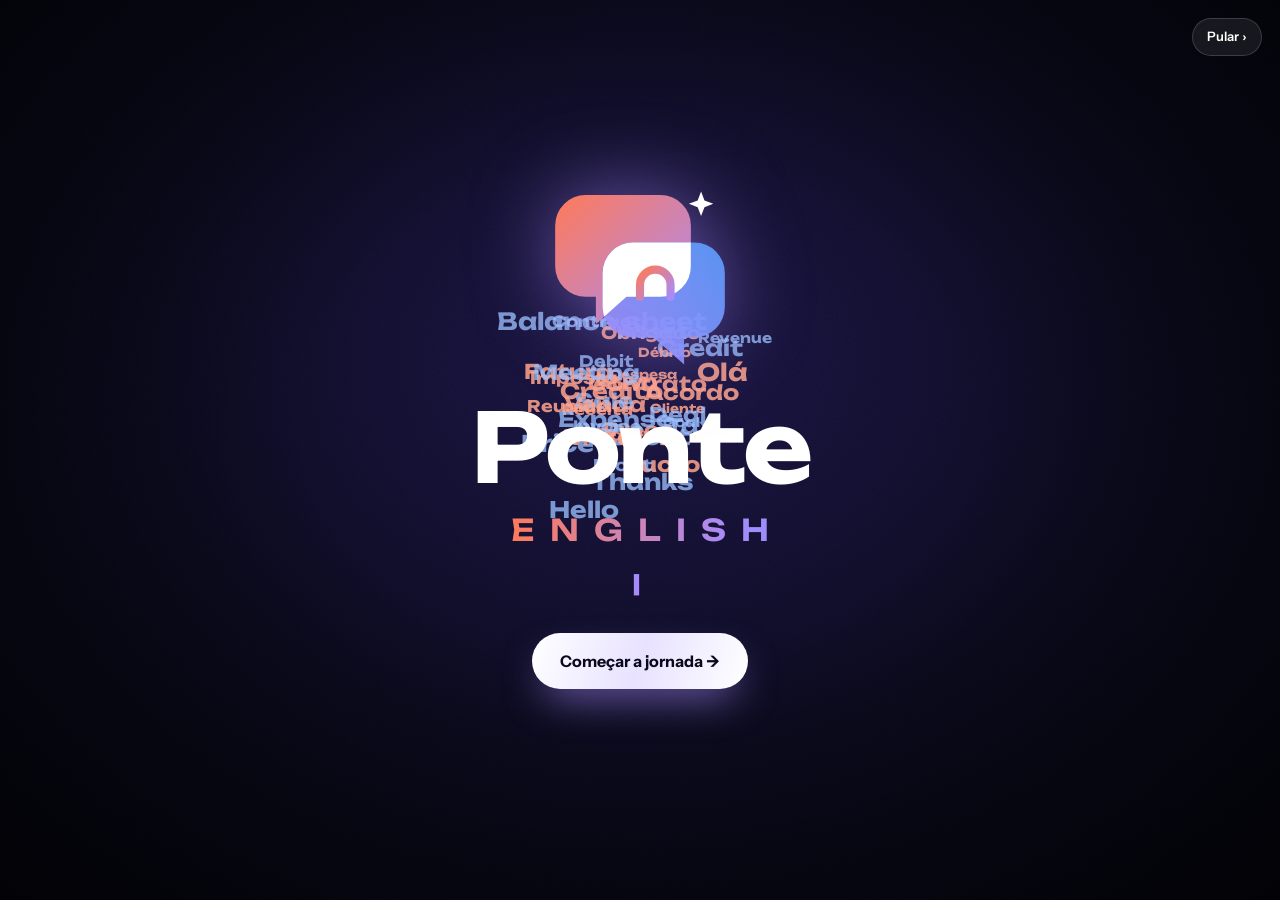
==== commit 2cad6173: "Add files via upload" ====
--- a/index.html
+++ b/index.html
@@ -613,6 +613,8 @@
 
 :root[data-mode="dark"]{--ct-soft:#0F332F}
 @media (prefers-color-scheme:dark){:root:not([data-theme="light"]){--ct-soft:#0F332F}}
+.sheet .why{display:block;margin-top:6px;font-size:14px;opacity:.92}
+.sheet .why{display:block;margin-top:6px;font-size:14px;opacity:.92}
 </style>
 </head>
 <body>
@@ -643,7 +645,7 @@
             table: [['I', 'am', 'eu sou / estou'], ['You', 'are', 'você é / está'], ['He / She / It', 'is', 'ele, ela é / está'], ['We / They', 'are', 'nós, eles somos / estão']],
             tip: 'Na conversa, o inglês encurta tudo: I am → <b>I\'m</b>, you are → <b>you\'re</b>, she is → <b>she\'s</b>.',
             examples: [['I am a student.', 'Eu sou estudante.'], ['She is happy today.', 'Ela está feliz hoje.'], ['We are good friends.', 'Nós somos bons amigos.']],
-            drills: [['I ___ Brazilian.', ['am', 'is', 'are'], 'Eu sou brasileiro.'], ['He ___ my brother.', ['is', 'am', 'are'], 'Ele é meu irmão.'], ['They ___ at home.', ['are', 'is', 'am'], 'Eles estão em casa.']]
+            drills: [['I ___ Brazilian.', ['am', 'is', 'are'], 'Eu sou brasileiro.', 'Com <b>I</b> usamos sempre <b>am</b>: I am.'], ['He ___ my brother.', ['is', 'am', 'are'], 'Ele é meu irmão.', 'Com he / she / it usamos <b>is</b>.'], ['They ___ at home.', ['are', 'is', 'am'], 'Eles estão em casa.', 'Com we / you / they usamos <b>are</b>.']]
           }
         },
         {
@@ -662,7 +664,7 @@
             table: [['I → my', 'meu / minha'], ['you → your', 'seu / sua'], ['he → his', 'dele'], ['she → her', 'dela'], ['we → our', 'nosso / nossa'], ['they → their', 'deles / delas']],
             tip: '<b>His</b> e <b>her</b> concordam com o dono, não com a coisa: <i>her father</i> = o pai <b>dela</b>.',
             examples: [['This is my car.', 'Este é meu carro.'], ['Her name is Julia.', 'O nome dela é Julia.'], ['Our house is big.', 'Nossa casa é grande.']],
-            drills: [['Maria loves ___ dog.', ['her', 'his', 'my'], 'Maria ama o cachorro dela.'], ['John and ___ wife live here.', ['his', 'her', 'their'], 'John e a esposa dele moram aqui.'], ['We love ___ parents.', ['our', 'their', 'your'], 'Nós amamos nossos pais.']]
+            drills: [['Maria loves ___ dog.', ['her', 'his', 'my'], 'Maria ama o cachorro dela.', 'A dona é Maria (ela), então o possessivo é <b>her</b>.'], ['John and ___ wife live here.', ['his', 'her', 'their'], 'John e a esposa dele moram aqui.', 'O dono é John (ele), então <b>his</b>. Her seria de uma mulher.'], ['We love ___ parents.', ['our', 'their', 'your'], 'Nós amamos nossos pais.', 'O dono é <b>we</b> (nós), então o possessivo é <b>our</b>.']]
           }
         },
         {
@@ -681,7 +683,7 @@
             table: [['a', 'a car, a book', 'som de consoante'], ['an', 'an apple, an hour', 'som de vogal'], ['+ s', 'cars, books', 'plural comum'], ['+ es', 'boxes, buses', 'termina em s, x, ch, sh']],
             tip: 'O adjetivo vem <b>antes</b> do substantivo: <i>a red car</i> (e não "a car red").',
             examples: [['I have an orange.', 'Eu tenho uma laranja.'], ['She has two black cats.', 'Ela tem dois gatos pretos.'], ['It is a blue box.', 'É uma caixa azul.']],
-            drills: [['I want ___ apple.', ['an', 'a', 'the two'], 'Eu quero uma maçã.'], ['She is ___ teacher.', ['a', 'an', 'two'], 'Ela é professora.'], ['I have two ___.', ['boxes', 'boxs', 'box'], 'Eu tenho duas caixas.']]
+            drills: [['I want ___ apple.', ['an', 'a', 'the two'], 'Eu quero uma maçã.', '<b>Apple</b> começa com som de vogal, então usamos <b>an</b>.'], ['She is ___ teacher.', ['a', 'an', 'two'], 'Ela é professora.', '<b>Teacher</b> começa com som de consoante, então <b>a</b>.'], ['I have two ___.', ['boxes', 'boxs', 'box'], 'Eu tenho duas caixas.', 'Palavras terminadas em x ganham <b>-es</b> no plural: box → boxes.']]
           }
         },
         {
@@ -700,7 +702,7 @@
             table: [['I like coffee.', 'eu gosto de café'], ['I don\'t like eggs.', 'eu não gosto de ovos'], ['Do you like rice?', 'você gosta de arroz?'], ['Yes, I do. / No, I don\'t.', 'sim / não']],
             tip: '<b>Don\'t</b> é a forma curta de <b>do not</b>. Repare que o inglês não usa "de": <i>I like coffee</i> (e não "I like of coffee").',
             examples: [['I like coffee.', 'Eu gosto de café.'], ['I do not like eggs.', 'Eu não gosto de ovos.'], ['Do you like rice?', 'Você gosta de arroz?']],
-            drills: [['I ___ like fish.', ['don\'t', 'doesn\'t', 'not'], 'Eu não gosto de peixe.'], ['___ you like pizza?', ['Do', 'Are', 'Is'], 'Você gosta de pizza?'], ['Yes, I ___.', ['do', 'am', 'like'], 'Sim, eu gosto.']]
+            drills: [['I ___ like fish.', ['don\'t', 'doesn\'t', 'not'], 'Eu não gosto de peixe.', 'Com I / you / we / they a negativa é <b>don\'t</b>. <b>Doesn\'t</b> é só para he / she / it.'], ['___ you like pizza?', ['Do', 'Are', 'Is'], 'Você gosta de pizza?', 'Perguntas com <b>like</b> começam com <b>Do</b>, não com to be.'], ['Yes, I ___.', ['do', 'am', 'like'], 'Sim, eu gosto.', 'A resposta curta repete o auxiliar da pergunta: Yes, I <b>do</b>.']]
           }
         }
       ]
@@ -725,7 +727,7 @@
             table: [['I work', 'he works'], ['I go', 'she goes'], ['I have', 'it has'], ['I study', 'he studies']],
             tip: 'Frequência do mais para o menos: <b>always</b> (sempre) → <b>usually</b> (geralmente) → <b>sometimes</b> (às vezes) → <b>never</b> (nunca).',
             examples: [['She works in an office.', 'Ela trabalha num escritório.'], ['He always takes the bus.', 'Ele sempre pega o ônibus.'], ['I never sleep late.', 'Eu nunca durmo tarde.']],
-            drills: [['She ___ coffee every morning.', ['drinks', 'drink', 'drinking'], 'Ela toma café toda manhã.'], ['He ___ to work by bus.', ['goes', 'go', 'gos'], 'Ele vai ao trabalho de ônibus.'], ['I ___ eat meat. I am vegetarian.', ['never', 'always', 'usually'], 'Eu nunca como carne. Sou vegetariano.']]
+            drills: [['She ___ coffee every morning.', ['drinks', 'drink', 'drinking'], 'Ela toma café toda manhã.', 'Com she, o verbo ganha -s: <b>drinks</b>.'], ['He ___ to work by bus.', ['goes', 'go', 'gos'], 'Ele vai ao trabalho de ônibus.', 'Verbos terminados em o ganham <b>-es</b>: go → goes.'], ['I ___ eat meat. I am vegetarian.', ['never', 'always', 'usually'], 'Eu nunca como carne. Sou vegetariano.', '<b>Never</b> = nunca. A segunda frase mostra que a pessoa não come carne.']]
           }
         },
         {
@@ -741,10 +743,10 @@
           grammar: {
             title: 'There is / There are (tem, há)',
             rule: 'Para dizer que algo <b>existe</b> em um lugar, use <b>there is</b> (singular) e <b>there are</b> (plural).',
-            table: [['There is', 'há / tem (1)', 'There is a sofa.'], ['There are', 'há / tem (2+)', 'There are two beds.'], ['Is there...?', 'tem...?', 'Is there a garage?'], ['There isn\'t / aren\'t', 'não tem', 'There aren\'t chairs.']],
+            table: [['There is', 'há / tem (1)', 'There is a sofa.'], ['There are', 'há / tem (2+)', 'There are two beds.'], ['Is there...?', 'tem...?', 'Is there a garage?'], ['There isn\'t / aren\'t', 'não tem', 'There aren\'t any chairs.']],
             tip: 'Não use <b>have</b> para "tem" no sentido de existir: <i>There is a park here</i> (e não "Have a park here").',
             examples: [['There is a big kitchen.', 'Tem uma cozinha grande.'], ['There are three bedrooms.', 'Há três quartos.'], ['Is there a key on the table?', 'Tem uma chave na mesa?']],
-            drills: [['There ___ two windows in my room.', ['are', 'is', 'have'], 'Há duas janelas no meu quarto.'], ['There ___ a cat on the sofa.', ['is', 'are', 'has'], 'Tem um gato no sofá.'], ['___ there a bathroom here?', ['Is', 'Are', 'Have'], 'Tem um banheiro aqui?']]
+            drills: [['There ___ two windows in my room.', ['are', 'is', 'have'], 'Há duas janelas no meu quarto.', 'Janelas está no plural, então <b>there are</b>. Não use have para "tem".'], ['There ___ a cat on the sofa.', ['is', 'are', 'has'], 'Tem um gato no sofá.', 'Um gato é singular, então <b>there is</b>.'], ['___ there a bathroom here?', ['Is', 'Are', 'Have'], 'Tem um banheiro aqui?', 'Um banheiro é singular: <b>Is there</b>…? Have não serve para "tem".']]
           }
         },
         {
@@ -763,7 +765,7 @@
             table: [['in', 'dentro de', 'in the car'], ['on', 'sobre / na rua', 'on the table'], ['next to', 'ao lado de', 'next to the bank'], ['between', 'entre', 'between two stores'], ['in front of', 'em frente a', 'in front of the hospital']],
             tip: 'Para pedir informação, comece com <b>Excuse me</b>: <i>Excuse me, where is the bank?</i>',
             examples: [['The bank is next to the store.', 'O banco fica ao lado da loja.'], ['The keys are on the table.', 'As chaves estão na mesa.'], ['Turn right after the hospital.', 'Vire à direita depois do hospital.']],
-            drills: [['The cat is ___ the box.', ['in', 'at', 'between'], 'O gato está dentro da caixa.'], ['The store is ___ the bank and the hospital.', ['between', 'next', 'on'], 'A loja fica entre o banco e o hospital.'], ['There is a car ___ front of my house.', ['in', 'on', 'at'], 'Tem um carro em frente à minha casa.']]
+            drills: [['The cat is ___ the box.', ['in', 'at', 'between'], 'O gato está dentro da caixa.', '<b>In</b> = dentro de.'], ['The store is ___ the bank and the hospital.', ['between', 'next', 'on'], 'A loja fica entre o banco e o hospital.', '<b>Between</b> = entre dois lugares. <b>Next</b> precisaria de to: next to.'], ['There is a car ___ front of my house.', ['in', 'on', 'at'], 'Tem um carro em frente à minha casa.', 'A expressão fixa é <b>in front of</b>.']]
           }
         },
         {
@@ -782,7 +784,7 @@
             table: [['Regular', 'work → worked, watch → watched'], ['Irregular', 'go → went, see → saw, have → had'], ['Negativa', 'I didn\'t go (didn\'t + verbo normal)'], ['Pergunta', 'Did you go? (Did + verbo normal)']],
             tip: 'Depois de <b>did</b> ou <b>didn\'t</b>, o verbo volta ao normal: <i>Did you go?</i> (e não "Did you went?").',
             examples: [['I watched a movie last night.', 'Assisti a um filme ontem à noite.'], ['We went to the beach.', 'Fomos à praia.'], ['Did you like the party?', 'Você gostou da festa?']],
-            drills: [['Yesterday I ___ to the beach.', ['went', 'go', 'goed'], 'Ontem eu fui à praia.'], ['She ___ a movie last night.', ['watched', 'watch', 'watching'], 'Ela assistiu a um filme ontem à noite.'], ['I didn\'t ___ the game.', ['see', 'saw', 'seen'], 'Eu não vi o jogo.']]
+            drills: [['Yesterday I ___ to the beach.', ['went', 'go', 'goed'], 'Ontem eu fui à praia.', '<b>Go</b> é irregular: o passado é <b>went</b>. Não existe goed.'], ['She ___ a movie last night.', ['watched', 'watch', 'watching'], 'Ela assistiu a um filme ontem à noite.', 'Passado de verbo regular: watch + <b>-ed</b>.'], ['I didn\'t ___ the game.', ['see', 'saw', 'seen'], 'Eu não vi o jogo.', 'Depois de <b>didn\'t</b> o verbo volta ao normal: didn\'t <b>see</b>.']]
           }
         }
       ]
@@ -807,7 +809,7 @@
             table: [['Experiência', 'I have worked in sales.', 'Já trabalhei com vendas.'], ['Acabou de acontecer', 'She has just finished.', 'Ela acabou de terminar.'], ['Continua até hoje', 'I have lived here for 5 years.', 'Moro aqui há 5 anos.'], ['Pergunta', 'Have you ever been to London?', 'Você já foi a Londres?']],
             tip: 'Se o tempo está definido no passado (<i>yesterday, in 2020</i>), use o passado simples: <i>I worked there in 2020</i>.',
             examples: [['I have worked here for two years.', 'Trabalho aqui há dois anos.'], ['She has just finished the report.', 'Ela acabou de terminar o relatório.'], ['Have you ever had an interview in English?', 'Você já fez uma entrevista em inglês?']],
-            drills: [['I ___ worked here since 2022.', ['have', 'has', 'am'], 'Trabalho aqui desde 2022.'], ['She has ___ the report.', ['finished', 'finish', 'finishing'], 'Ela terminou o relatório.'], ['___ you ever been to New York?', ['Have', 'Did', 'Are'], 'Você já foi a Nova York?']]
+            drills: [['I ___ worked here since 2022.', ['have', 'has', 'am'], 'Trabalho aqui desde 2022.', 'Com <b>I</b> usamos <b>have</b> + particípio. Has é para he / she / it.'], ['She has ___ the report.', ['finished', 'finish', 'finishing'], 'Ela terminou o relatório.', 'Depois de <b>has</b> vem o particípio: finished.'], ['___ you ever been to New York?', ['Have', 'Did', 'Are'], 'Você já foi a Nova York?', 'No present perfect, a pergunta começa com <b>Have</b>: Have you ever…?']]
           }
         },
         {
@@ -826,7 +828,7 @@
             table: [['will', 'decisão na hora / promessa', 'I\'ll send it now.'], ['going to', 'plano já decidido', 'I\'m going to visit the client.'], ['going to', 'há evidência', 'It\'s going to rain.']],
             tip: 'Em vendas, <b>I\'ll</b> soa prestativo e seguro: <i>I\'ll check that for you.</i>',
             examples: [['I will send you the proposal today.', 'Vou te enviar a proposta hoje.'], ['We are going to close the deal next week.', 'Vamos fechar o negócio semana que vem.'], ['I will check that for you.', 'Vou verificar isso para você.']],
-            drills: [['The phone is ringing. I ___ answer it.', ['will', 'am going', 'going'], 'O telefone está tocando. Eu atendo.'], ['We ___ going to launch the product in May.', ['are', 'will', 'is'], 'Vamos lançar o produto em maio.'], ['Don\'t worry, I ___ send the invoice today.', ['will', 'going', 'am'], 'Não se preocupe, envio a fatura hoje.']]
+            drills: [['The phone is ringing. I ___ answer it.', ['will', 'am going', 'going'], 'O telefone está tocando. Eu atendo.', 'Decisão tomada na hora: use <b>will</b>.'], ['We ___ going to launch the product in May.', ['are', 'will', 'is'], 'Vamos lançar o produto em maio.', 'Com we, o verbo to be é <b>are</b>: we are going to.'], ['Don\'t worry, I ___ send the invoice today.', ['will', 'going', 'am'], 'Não se preocupe, envio a fatura hoje.', 'Promessa: use <b>will</b>.']]
           }
         },
         {
@@ -843,9 +845,9 @@
             title: 'Pedidos educados: can, could, would',
             rule: 'Quanto mais formal a situação, mais educado o pedido. <b>Could</b> e <b>would</b> soam mais gentis que <b>can</b>.',
             table: [['Can I...?', 'informal', 'Can I sit here?'], ['Could you...?', 'mais educado', 'Could you help me?'], ['Would you mind + -ing?', 'bem formal', 'Would you mind waiting?'], ['I\'d like...', 'eu gostaria', 'I\'d like a coffee, please.']],
-            tip: '<b>I want</b> pode soar rude. Em hotel, restaurante e aeroporto, prefira <b>I\'d like</b>.',
+            tip: '<b>I want</b> pode soar rude. Em hotel, restaurante e aeroporto, prefira <b>I\'d like</b>. Depois de <b>Would you mind</b>, o verbo vai com <b>-ing</b>: Would you mind <b>closing</b> the door? (nunca "to close").',
             examples: [['Could you help me with my luggage?', 'Poderia me ajudar com a bagagem?'], ['I\'d like a room for two nights.', 'Eu gostaria de um quarto por duas noites.'], ['Can I see your passport?', 'Posso ver seu passaporte?']],
-            drills: [['___ you tell me where the gate is?', ['Could', 'Would like', 'Do can'], 'Poderia me dizer onde fica o portão?'], ['I\'d ___ a window seat, please.', ['like', 'want', 'love to'], 'Eu gostaria de um assento na janela, por favor.'], ['Would you mind ___ the door?', ['closing', 'close', 'to close'], 'Você se importaria de fechar a porta?']]
+            drills: [['___ you tell me where the gate is?', ['Could', 'Would like', 'Do can'], 'Poderia me dizer onde fica o portão?', '<b>Could you</b> é o jeito educado de pedir.'], ['I\'d ___ a window seat, please.', ['like', 'want', 'love to'], 'Eu gostaria de um assento na janela, por favor.', '<b>I\'d like</b> = eu gostaria. É a forma educada; I want soa seco.'], ['Would you mind ___ the door?', ['closing', 'close', 'to close'], 'Você se importaria de fechar a porta?', 'Depois de <b>mind</b> o verbo fica com <b>-ing</b>: Would you mind <b>closing</b>…? Nunca "to close". O mesmo vale para enjoy, avoid, finish e suggest.']]
           }
         },
         {
@@ -864,7 +866,7 @@
             table: [['You should...', 'você deveria', 'You should rest.'], ['You shouldn\'t...', 'você não deveria', 'You shouldn\'t smoke.'], ['Should I...?', 'eu deveria...?', 'Should I call a doctor?'], ['You\'d better...', 'é melhor (urgente)', 'You\'d better go now.']],
             tip: 'Depois de <b>should</b>, o verbo vem sem <b>to</b>: <i>You should go</i> (e não "should to go").',
             examples: [['You should drink more water.', 'Você deveria beber mais água.'], ['You shouldn\'t work when you are sick.', 'Você não deveria trabalhar doente.'], ['Should I make an appointment?', 'Devo marcar uma consulta?']],
-            drills: [['You have a fever. You ___ stay home.', ['should', 'shouldn\'t', 'should to'], 'Você está com febre. Deveria ficar em casa.'], ['You ___ eat so much sugar.', ['shouldn\'t', 'should', 'don\'t should'], 'Você não deveria comer tanto açúcar.'], ['You should ___ a doctor.', ['see', 'to see', 'seeing'], 'Você deveria ir a um médico.']]
+            drills: [['You have a fever. You ___ stay home.', ['should', 'shouldn\'t', 'should to'], 'Você está com febre. Deveria ficar em casa.', 'Conselho: <b>should</b> + verbo simples.'], ['You ___ eat so much sugar.', ['shouldn\'t', 'should', 'don\'t should'], 'Você não deveria comer tanto açúcar.', 'Conselho negativo: <b>shouldn\'t</b>.'], ['You should ___ a doctor.', ['see', 'to see', 'seeing'], 'Você deveria ir a um médico.', 'Depois de <b>should</b> o verbo vem sem to e sem -ing: should <b>see</b>.']]
           }
         }
       ]
@@ -889,7 +891,7 @@
             table: [['Separável', 'turn off the light / turn the light off', 'com pronome: turn it off'], ['Inseparável', 'look after the kids', 'nunca: look the kids after'], ['Três partes', 'look forward to, run out of', 'sempre juntos'], ['Atenção', 'look forward to + -ing', 'I look forward to hearing from you.']],
             tip: 'Com pronome (<i>it, them</i>), o separável fica dividido: <i>pick it up</i> (e não "pick up it").',
             examples: [['Please turn it off.', 'Por favor, desligue isso.'], ['I look forward to hearing from you.', 'Aguardo seu retorno.'], ['We ran out of coffee this morning.', 'Ficamos sem café hoje de manhã.']],
-            drills: [['I look forward to ___ from you.', ['hearing', 'hear', 'heard'], 'Aguardo seu retorno.'], ['The TV is loud. Please turn ___ down.', ['it', 'them', 'on'], 'A TV está alta. Por favor, abaixe.'], ['Don\'t give ___! You can do it.', ['up', 'out', 'off'], 'Não desista! Você consegue.']]
+            drills: [['I look forward to ___ from you.', ['hearing', 'hear', 'heard'], 'Aguardo seu retorno.', '<b>Look forward to</b> pede -ing, porque aqui o <b>to</b> é uma preposição: hearing.'], ['The TV is loud. Please turn ___ down.', ['it', 'them', 'on'], 'A TV está alta. Por favor, abaixe.', 'Com pronome, o phrasal verb se separa: turn <b>it</b> down. A TV é singular, então it.'], ['Don\'t give ___! You can do it.', ['up', 'out', 'off'], 'Não desista! Você consegue.', '<b>Give up</b> = desistir.']]
           }
         },
         {
@@ -908,7 +910,7 @@
             table: [['Presente', 'is / are + particípio', 'Emails are sent every day.'], ['Passado', 'was / were + particípio', 'The app was updated.'], ['Futuro', 'will be + particípio', 'The file will be deleted.'], ['Present perfect', 'has / have been + particípio', 'Your password has been changed.']],
             tip: 'Quer dizer quem fez? Use <b>by</b>: <i>The app was created by two students.</i>',
             examples: [['The app was created in 2020.', 'O app foi criado em 2020.'], ['Your password has been changed.', 'Sua senha foi alterada.'], ['The files will be deleted tomorrow.', 'Os arquivos serão apagados amanhã.']],
-            drills: [['The update ___ released yesterday.', ['was', 'is', 'were'], 'A atualização foi lançada ontem.'], ['English ___ spoken all over the world.', ['is', 'are', 'was been'], 'O inglês é falado no mundo todo.'], ['Your account has been ___.', ['blocked', 'block', 'blocking'], 'Sua conta foi bloqueada.']]
+            drills: [['The update ___ released yesterday.', ['was', 'is', 'were'], 'A atualização foi lançada ontem.', 'Passado + passiva: <b>was</b> + particípio. Update é singular.'], ['English ___ spoken all over the world.', ['is', 'are', 'was been'], 'O inglês é falado no mundo todo.', 'Presente + passiva: <b>is</b> + particípio. English é singular.'], ['Your account has been ___.', ['blocked', 'block', 'blocking'], 'Sua conta foi bloqueada.', 'Depois de <b>has been</b> vem o particípio: blocked.']]
           }
         },
         {
@@ -927,7 +929,7 @@
             table: [['-ed', 'como você se sente', 'I am bored. / I am interested.'], ['-ing', 'o que causa o sentimento', 'The class is boring. / The book is interesting.'], ['Cuidado', 'I\'m boring = eu sou chato!', 'I\'m bored = estou entediado']],
             tip: 'Pense assim: a <b>coisa</b> é <i>boring</i>, e <b>você</b> fica <i>bored</i>.',
             examples: [['The movie was boring.', 'O filme foi chato.'], ['I was so excited about the trip.', 'Eu estava muito animado com a viagem.'], ['This news is really surprising.', 'Essa notícia é muito surpreendente.']],
-            drills: [['The lecture was so ___ that I fell asleep.', ['boring', 'bored', 'bore'], 'A palestra foi tão chata que dormi.'], ['I\'m ___ in learning Spanish.', ['interested', 'interesting', 'interest'], 'Tenho interesse em aprender espanhol.'], ['The results were ___.', ['surprising', 'surprised', 'surprise'], 'Os resultados foram surpreendentes.']]
+            drills: [['The lecture was so ___ that I fell asleep.', ['boring', 'bored', 'bore'], 'A palestra foi tão chata que dormi.', 'A palestra <b>causa</b> o sono, então -ing: boring. Bored seria como a pessoa se sente.'], ['I\'m ___ in learning Spanish.', ['interested', 'interesting', 'interest'], 'Tenho interesse em aprender espanhol.', 'A pessoa <b>sente</b> o interesse, então -ed: interested.'], ['The results were ___.', ['surprising', 'surprised', 'surprise'], 'Os resultados foram surpreendentes.', 'Os resultados <b>causam</b> surpresa, então -ing: surprising.']]
           }
         },
         {
@@ -946,7 +948,7 @@
             table: [['Zero', 'fato: If + presente, presente', 'If you heat ice, it melts.'], ['First', 'possível: If + presente, will', 'If I save, I will buy a car.'], ['Second', 'imaginário: If + passado, would', 'If I had money, I would travel.'], ['Third', 'não aconteceu: If + had + part., would have', 'If I had studied, I would have passed.']],
             tip: 'No registro formal, use <b>were</b> para todas as pessoas: <i>If I were you...</i>',
             examples: [['If I save money, I will buy a car.', 'Se eu economizar, vou comprar um carro.'], ['If I were rich, I would travel the world.', 'Se eu fosse rico, viajaria o mundo.'], ['If she had studied, she would have passed.', 'Se ela tivesse estudado, teria passado.']],
-            drills: [['If it rains, we ___ stay home.', ['will', 'would', 'would have'], 'Se chover, vamos ficar em casa.'], ['If I ___ you, I would accept the offer.', ['were', 'am', 'will be'], 'Se eu fosse você, aceitaria a oferta.'], ['If he had saved, he ___ bought the house.', ['would have', 'will have', 'would'], 'Se ele tivesse economizado, teria comprado a casa.']]
+            drills: [['If it rains, we ___ stay home.', ['will', 'would', 'would have'], 'Se chover, vamos ficar em casa.', 'First conditional: if + presente, <b>will</b> + verbo.'], ['If I ___ you, I would accept the offer.', ['were', 'am', 'will be'], 'Se eu fosse você, aceitaria a oferta.', 'Second conditional: use <b>were</b> para todas as pessoas, até para I.'], ['If he had saved, he ___ bought the house.', ['would have', 'will have', 'would'], 'Se ele tivesse economizado, teria comprado a casa.', 'Third conditional: had + particípio, <b>would have</b> + particípio.']]
           }
         }
       ]
@@ -971,7 +973,7 @@
             table: [['Não traduza ao pé da letra', 'under the weather', '= indisposto'], ['Observe o registro', 'hit the road é informal', 'evite em e-mail formal'], ['Mantenha a forma', 'a piece of cake', 'e não "a slice of cake"'], ['Busque o equivalente', 'cost an arm and a leg', '= custar os olhos da cara']],
             tip: 'Grave o idiom junto com a situação em que ele aparece. O contexto ajuda mais que a tradução.',
             examples: [['Learning this was a piece of cake.', 'Aprender isso foi moleza.'], ['Let me break the ice with a quick question.', 'Deixa eu quebrar o gelo com uma pergunta rápida.'], ['The ball is in your court now.', 'Agora a decisão é sua.']],
-            drills: [['The exam was a piece of ___.', ['cake', 'pie', 'bread'], 'A prova foi moleza.'], ['I can\'t come today, I\'m feeling under the ___.', ['weather', 'rain', 'sky'], 'Não posso ir hoje, estou indisposto.'], ['That watch costs an arm and a ___.', ['leg', 'foot', 'hand'], 'Aquele relógio custa os olhos da cara.']]
+            drills: [['The exam was a piece of ___.', ['cake', 'pie', 'bread'], 'A prova foi moleza.', 'O idiom é fixo: <b>a piece of cake</b>.'], ['I can\'t come today, I\'m feeling under the ___.', ['weather', 'rain', 'sky'], 'Não posso ir hoje, estou indisposto.', 'O idiom é <b>under the weather</b>.'], ['That watch costs an arm and a ___.', ['leg', 'foot', 'hand'], 'Aquele relógio custa os olhos da cara.', 'O idiom é <b>an arm and a leg</b>.']]
           }
         },
         {
@@ -990,7 +992,7 @@
             table: [['although + frase', 'Although it rained, we went.', 'embora'], ['despite + substantivo / -ing', 'Despite the rain, we went.', 'apesar de'], ['However, + frase', 'It rained. However, we went.', 'no entanto'], ['therefore', 'We were late; therefore, we missed it.', 'portanto']],
             tip: '<b>"Despite of" não existe.</b> Use <i>despite</i> ou <i>in spite of</i>.',
             examples: [['Although he was tired, he finished the work.', 'Embora estivesse cansado, terminou o trabalho.'], ['Despite the price, the product sells well.', 'Apesar do preço, o produto vende bem.'], ['The deadline is tight. However, we can do it.', 'O prazo é apertado. No entanto, conseguimos.']],
-            drills: [['___ the traffic, we arrived on time.', ['Despite', 'Although', 'However'], 'Apesar do trânsito, chegamos na hora.'], ['___ she studied a lot, she failed.', ['Although', 'Despite', 'Therefore'], 'Embora tenha estudado muito, ela reprovou.'], ['Costs went up; ___, prices increased.', ['therefore', 'although', 'despite'], 'Os custos subiram; portanto, os preços aumentaram.']]
+            drills: [['___ the traffic, we arrived on time.', ['Despite', 'Although', 'However'], 'Apesar do trânsito, chegamos na hora.', 'Antes de substantivo (the traffic) usamos <b>despite</b>. Although pede uma frase completa.'], ['___ she studied a lot, she failed.', ['Although', 'Despite', 'Therefore'], 'Embora tenha estudado muito, ela reprovou.', 'Antes de uma frase completa (she studied) usamos <b>although</b>.'], ['Costs went up; ___, prices increased.', ['therefore', 'although', 'despite'], 'Os custos subiram; portanto, os preços aumentaram.', '<b>Therefore</b> = portanto: mostra a consequência.']]
           }
         },
         {
@@ -1009,7 +1011,7 @@
             table: [['"I work here."', 'He said he worked there.'], ['"I am calling."', 'She said she was calling.'], ['"I will send it."', 'He said he would send it.'], ['"I have finished."', 'She said she had finished.']],
             tip: '<b>Said</b> vem sem objeto, <b>told</b> vem com objeto: <i>She said that...</i> / <i>She told me that...</i>',
             examples: [['She said that she would send the report.', 'Ela disse que enviaria o relatório.'], ['He told me that the meeting was cancelled.', 'Ele me disse que a reunião foi cancelada.'], ['They said they had finished the project.', 'Eles disseram que tinham terminado o projeto.']],
-            drills: [['"I am busy." → He said he ___ busy.', ['was', 'is', 'will be'], 'Ele disse que estava ocupado.'], ['She ___ me that the client agreed.', ['told', 'said', 'spoke'], 'Ela me disse que o cliente concordou.'], ['"I will call you." → He said he ___ call me.', ['would', 'will', 'can'], 'Ele disse que me ligaria.']]
+            drills: [['"I am busy." → He said he ___ busy.', ['was', 'is', 'will be'], 'Ele disse que estava ocupado.', 'No discurso indireto o verbo volta um tempo: am → <b>was</b>.'], ['She ___ me that the client agreed.', ['told', 'said', 'spoke'], 'Ela me disse que o cliente concordou.', '<b>Told</b> vem com objeto (told me). <b>Said</b> não leva objeto direto.'], ['"I will call you." → He said he ___ call me.', ['would', 'will', 'can'], 'Ele disse que me ligaria.', 'No discurso indireto, will vira <b>would</b>.']]
           }
         },
         {
@@ -1028,7 +1030,7 @@
             table: [['Desejo no presente', 'I wish + passado', 'I wish I spoke French.'], ['Arrependimento', 'I wish + had + particípio', 'I wish I had studied more.'], ['Queria que algo mudasse', 'I wish + would', 'I wish it would stop raining.'], ['If only', 'versão mais enfática', 'If only I had more time!']],
             tip: 'No registro formal, use <b>were</b> para todas as pessoas: <i>I wish I were taller.</i>',
             examples: [['I wish I had more time.', 'Queria ter mais tempo.'], ['I wish I had started earlier.', 'Queria ter começado antes.'], ['If only we had more evidence.', 'Se ao menos tivéssemos mais evidências.']],
-            drills: [['I wish I ___ speak Japanese.', ['could', 'can', 'will'], 'Queria saber falar japonês.'], ['I wish I ___ studied harder last year.', ['had', 'have', 'would'], 'Queria ter estudado mais ano passado.'], ['If only it ___ stop raining!', ['would', 'will', 'is'], 'Se ao menos parasse de chover!']]
+            drills: [['I wish I ___ speak Japanese.', ['could', 'can', 'will'], 'Queria saber falar japonês.', 'Com wish, can volta para <b>could</b>.'], ['I wish I ___ studied harder last year.', ['had', 'have', 'would'], 'Queria ter estudado mais ano passado.', 'Arrependimento do passado: wish + <b>had</b> + particípio.'], ['If only it ___ stop raining!', ['would', 'will', 'is'], 'Se ao menos parasse de chover!', 'Para algo que irrita e você quer que mude, use <b>would</b>.']]
           }
         }
       ]
@@ -1152,8 +1154,7 @@
                   "check",
                   "checking"
                 ],
-                "O contador confere toda nota."
-              ],
+                "O contador confere toda nota.", "Com he / she / it (e um contador) o verbo ganha -s: <b>checks</b>."],
               [
                 "We ___ the books on Friday.",
                 [
@@ -1161,8 +1162,7 @@
                   "closes",
                   "closing"
                 ],
-                "Nós fechamos os livros na sexta."
-              ],
+                "Nós fechamos os livros na sexta.", "Com we, o verbo fica sem -s: <b>close</b>."],
               [
                 "She ___ work with taxes.",
                 [
@@ -1170,8 +1170,7 @@
                   "don't",
                   "isn't"
                 ],
-                "Ela não trabalha com impostos."
-              ]
+                "Ela não trabalha com impostos.", "Com she a negativa é <b>doesn't</b>, e o verbo volta ao normal."]
             ]
           }
         },
@@ -1285,8 +1284,7 @@
                   "much",
                   "a lot"
                 ],
-                "Quantas notas estão vencidas?"
-              ],
+                "Quantas notas estão vencidas?", "Notas fiscais podem ser contadas, então <b>how many</b>."],
               [
                 "There isn't ___ money in the account.",
                 [
@@ -1294,8 +1292,7 @@
                   "many",
                   "few"
                 ],
-                "Não há muito dinheiro na conta."
-              ],
+                "Não há muito dinheiro na conta.", "Dinheiro não se conta, então <b>much</b>."],
               [
                 "We have ___ work this month.",
                 [
@@ -1303,8 +1300,7 @@
                   "many",
                   "a many"
                 ],
-                "Temos muito trabalho este mês."
-              ]
+                "Temos muito trabalho este mês.", "Em frases afirmativas, o natural é <b>a lot of</b>."]
             ]
           }
         },
@@ -1418,8 +1414,7 @@
                   "is",
                   "be"
                 ],
-                "Há dois ativos na lista."
-              ],
+                "Há dois ativos na lista.", "Dois ativos é plural: <b>there are</b>."],
               [
                 "There ___ a mistake in this entry.",
                 [
@@ -1427,8 +1422,7 @@
                   "are",
                   "am"
                 ],
-                "Há um erro neste lançamento."
-              ],
+                "Há um erro neste lançamento.", "Um erro é singular: <b>there is</b>."],
               [
                 "___ there any inventory left?",
                 [
@@ -1436,8 +1430,7 @@
                   "Are",
                   "Do"
                 ],
-                "Ainda há algum estoque?"
-              ]
+                "Ainda há algum estoque?", "Estoque não se conta: <b>Is there</b>…?"]
             ]
           }
         },
@@ -1551,8 +1544,7 @@
                   "rised",
                   "rise"
                 ],
-                "As vendas subiram 8% no mês passado."
-              ],
+                "As vendas subiram 8% no mês passado.", "<b>Rise</b> é irregular: o passado é <b>rose</b>."],
               [
                 "Profit ___ in the second quarter.",
                 [
@@ -1560,8 +1552,7 @@
                   "falled",
                   "fall"
                 ],
-                "O lucro caiu no segundo trimestre."
-              ],
+                "O lucro caiu no segundo trimestre.", "<b>Fall</b> é irregular: o passado é <b>fell</b>."],
               [
                 "We ___ not record a loss.",
                 [
@@ -1569,8 +1560,7 @@
                   "do",
                   "were"
                 ],
-                "Nós não registramos prejuízo."
-              ]
+                "Nós não registramos prejuízo.", "Negativa no passado: <b>did not</b> + verbo simples."]
             ]
           }
         },
@@ -1684,8 +1674,7 @@
                   "musts",
                   "to"
                 ],
-                "Empresas devem pagar impostos em dia."
-              ],
+                "Empresas devem pagar impostos em dia.", "Depois de <b>must</b> o verbo vem simples, sem to e sem -s."],
               [
                 "He ___ to send the form today.",
                 [
@@ -1693,8 +1682,7 @@
                   "have",
                   "must to"
                 ],
-                "Ele tem que enviar o formulário hoje."
-              ],
+                "Ele tem que enviar o formulário hoje.", "Com he, <b>has to</b> = tem que."],
               [
                 "You ___ ask the accountant.",
                 [
@@ -1702,8 +1690,7 @@
                   "shoulds",
                   "are"
                 ],
-                "Você deveria perguntar ao contador."
-              ]
+                "Você deveria perguntar ao contador.", "Conselho: <b>should</b> + verbo simples."]
             ]
           }
         },
@@ -1817,8 +1804,7 @@
                   "is",
                   "were"
                 ],
-                "A fatura foi enviada semana passada."
-              ],
+                "A fatura foi enviada semana passada.", "Passado + passiva: <b>was</b> + particípio."],
               [
                 "Taxes ___ paid every month.",
                 [
@@ -1826,8 +1812,7 @@
                   "is",
                   "was"
                 ],
-                "Os impostos são pagos todo mês."
-              ],
+                "Os impostos são pagos todo mês.", "Impostos é plural, então <b>are</b> + particípio."],
               [
                 "The report will ___ approved.",
                 [
@@ -1835,8 +1820,7 @@
                   "is",
                   "been"
                 ],
-                "O relatório será aprovado."
-              ]
+                "O relatório será aprovado.", "Futuro passivo: will <b>be</b> + particípio."]
             ]
           }
         },
@@ -1950,8 +1934,7 @@
                   "more high",
                   "highest"
                 ],
-                "Os custos estão maiores que no ano passado."
-              ],
+                "Os custos estão maiores que no ano passado.", "<b>High</b> é curta, então higher than. Nunca more higher."],
               [
                 "This is the ___ expense we have.",
                 [
@@ -1959,8 +1942,7 @@
                   "bigger",
                   "most big"
                 ],
-                "Esta é a maior despesa que temos."
-              ],
+                "Esta é a maior despesa que temos.", "Superlativo de palavra curta: the <b>biggest</b>."],
               [
                 "Benefits are ___ important than wages.",
                 [
@@ -1968,8 +1950,7 @@
                   "most",
                   "much"
                 ],
-                "Benefícios são mais importantes que salário."
-              ]
+                "Benefícios são mais importantes que salário.", "<b>Important</b> é longa: <b>more</b> important than."]
             ]
           }
         },
@@ -2083,8 +2064,7 @@
                   "will find",
                   "found"
                 ],
-                "Se o auditor achar um problema, ele reportará."
-              ],
+                "Se o auditor achar um problema, ele reportará.", "Depois de <b>if</b> usamos o presente, nunca will: if he <b>finds</b>."],
               [
                 "If we ___ late, we will pay a penalty.",
                 [
@@ -2092,8 +2072,7 @@
                   "will file",
                   "filing"
                 ],
-                "Se entregarmos atrasado, pagaremos multa."
-              ],
+                "Se entregarmos atrasado, pagaremos multa.", "Depois de <b>if</b> usamos o presente, nunca will: if we <b>file</b>."],
               [
                 "She ___ call you if there is a risk.",
                 [
@@ -2101,8 +2080,7 @@
                   "is",
                   "does"
                 ],
-                "Ela ligará para você se houver risco."
-              ]
+                "Ela ligará para você se houver risco.", "Resultado provável: <b>will</b> + verbo simples."]
             ]
           }
         },
@@ -2216,8 +2194,7 @@
                   "Do",
                   "Are"
                 ],
-                "Você poderia me enviar a fatura, por favor?"
-              ],
+                "Você poderia me enviar a fatura, por favor?", "<b>Could you</b> abre um pedido educado."],
               [
                 "Would you mind ___ the report?",
                 [
@@ -2225,8 +2202,7 @@
                   "send",
                   "to send"
                 ],
-                "Você se importaria de enviar o relatório?"
-              ],
+                "Você se importaria de enviar o relatório?", "Depois de <b>mind</b> o verbo fica com <b>-ing</b>: sending."],
               [
                 "I'd ___ to discuss the forecast.",
                 [
@@ -2234,8 +2210,7 @@
                   "want",
                   "liking"
                 ],
-                "Eu gostaria de discutir a projeção."
-              ]
+                "Eu gostaria de discutir a projeção.", "<b>I'd like to</b> = eu gostaria de."]
             ]
           }
         },
@@ -2349,8 +2324,7 @@
                   "for",
                   "at"
                 ],
-                "Escrevo para confirmar a reunião."
-              ],
+                "Escrevo para confirmar a reunião.", "<b>I am writing to</b> + verbo: é a abertura padrão de e-mail."],
               [
                 "Please find the invoice ___.",
                 [
@@ -2358,8 +2332,7 @@
                   "attach",
                   "attaching"
                 ],
-                "Segue a fatura em anexo."
-              ],
+                "Segue a fatura em anexo.", "<b>Attached</b> = em anexo."],
               [
                 "___ regards, Jonathan.",
                 [
@@ -2367,8 +2340,7 @@
                   "Good",
                   "Nice"
                 ],
-                "Atenciosamente, Jonathan."
-              ]
+                "Atenciosamente, Jonathan.", "O fecho padrão é <b>Best regards</b>."]
             ]
           }
         }
@@ -3014,7 +2986,7 @@
         '<div class="opts">' + opts.map(function (o, k) { return '<button class="opt" data-v="' + esc(o) + '">' + esc(o) + '<kbd>' + (k + 1) + '</kbd></button>'; }).join('') + '</div>', 'Gramática');
       wireOpts(correct, function (ok) {
         $('#gap').textContent = correct; $('#tr').hidden = false;
-        answer(ok, null, null, ok ? esc(d[2]) : 'O certo é <b>' + esc(correct) + '</b>. ' + esc(d[2]));
+        answer(ok, null, null, ok ? esc(d[2]) : 'O certo é <b>' + esc(correct) + '</b>. ' + esc(d[2]) + (d[3] ? '<br><span class="why">💡 ' + d[3] + '</span>' : ''));
         say(d[0].replace('___', correct).replace(/"/g, ''));
       });
     }
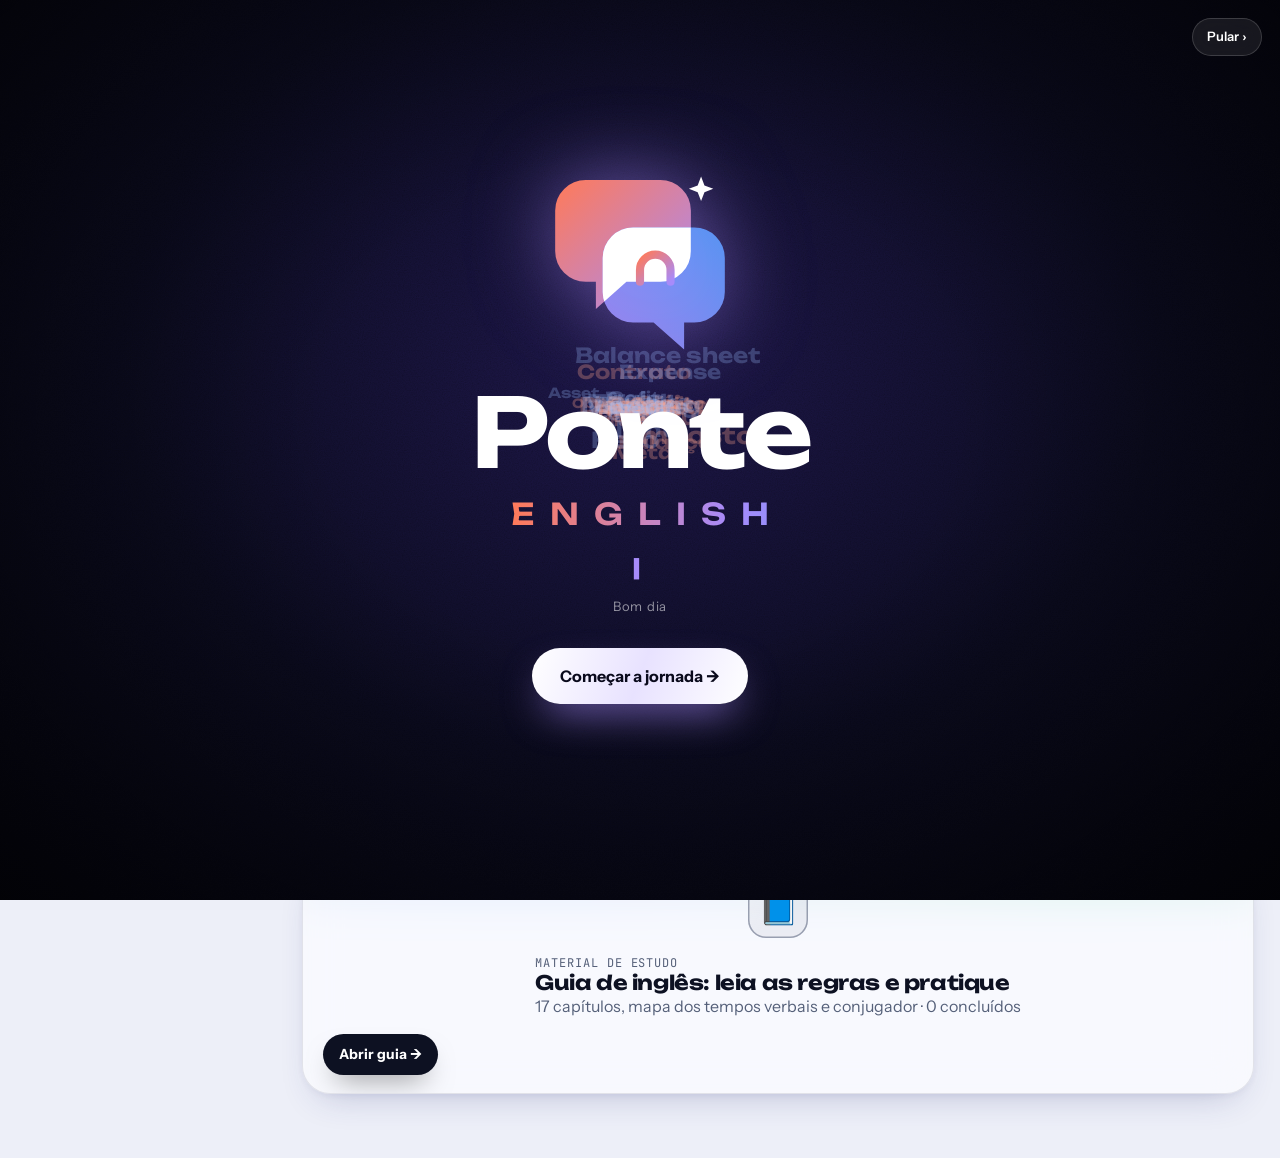
==== commit fa5e1c15: "Add files via upload" ====
--- a/index.html
+++ b/index.html
@@ -615,6 +615,50 @@
 @media (prefers-color-scheme:dark){:root:not([data-theme="light"]){--ct-soft:#0F332F}}
 .sheet .why{display:block;margin-top:6px;font-size:14px;opacity:.92}
 .sheet .why{display:block;margin-top:6px;font-size:14px;opacity:.92}
+
+/* ===== v3.2: guia de estudo + conjugador ===== */
+.intro-hello{margin-top:6px;font-size:13px;letter-spacing:.06em;color:rgba(255,255,255,.55);animation:fadein .8s 4.2s backwards}
+.intro-go{max-width:88vw}
+.guide-banner{display:flex;align-items:center;gap:16px;width:100%;text-align:left;margin-top:18px;padding:18px 20px;flex-wrap:wrap}
+.guide-banner h3{font-size:clamp(16px,2.6vw,20px)}.guide-banner>div{flex:1;min-width:220px}
+.guide-banner .pill{display:inline-block;padding:10px 16px;border-radius:99px;background:var(--btn);color:var(--on-btn);font-weight:700;font-size:14px}
+.g-top{display:grid;grid-template-columns:1.4fr 1fr 1fr;gap:14px;margin-top:6px}
+@media (max-width:860px){.g-top{grid-template-columns:1fr}}
+.g-tool{display:flex;align-items:center;gap:14px;text-align:left}.g-tool h3{font-size:17px}.g-tool p{font-size:13.5px}
+.g-prog-tile .bar{margin:10px 0}
+.g-sec{margin-top:30px}.g-gh{font-size:20px;margin-bottom:14px}
+.g-grid{display:grid;grid-template-columns:repeat(auto-fill,minmax(250px,1fr));gap:14px}
+.g-card .g{display:-webkit-box;-webkit-line-clamp:3;-webkit-box-orient:vertical;overflow:hidden}
+.g-prog{position:fixed;left:0;right:0;top:0;height:4px;z-index:70;background:transparent}
+.g-prog i{display:block;height:100%;width:0;background:linear-gradient(90deg,var(--g1),var(--g2),var(--g3));box-shadow:0 0 12px var(--g2);transition:width .15s}
+.g-art{max-width:820px;display:flex;flex-direction:column;gap:18px}
+.g-back{align-self:flex-start;padding:10px 16px;font-size:14px}
+.g-hero{display:flex;gap:18px;align-items:center;padding:6px 0 4px;flex-wrap:wrap}
+.g-hero h1{font-size:clamp(28px,5vw,44px);margin:6px 0}.g-hero .sub{color:var(--ink-2);max-width:60ch}
+.g-hero .blob{flex:none}
+.g-body{display:flex;flex-direction:column;gap:16px}
+.g-h{font-size:clamp(20px,3.4vw,26px);margin-top:14px;padding-left:14px;position:relative}
+.g-h::before{content:"";position:absolute;left:0;top:.15em;bottom:.15em;width:5px;border-radius:9px;background:linear-gradient(var(--g1),var(--g3))}
+.g-p{font-size:17px;line-height:1.7;max-width:68ch}
+.g-t th{padding:12px 15px;text-align:left;font-size:12px;letter-spacing:.08em;text-transform:uppercase;color:var(--ink-2);background:var(--card-2);border-bottom:1px solid var(--line);white-space:nowrap}
+.g-t td:first-child{white-space:normal}
+.tipbox.warn{border-color:color-mix(in srgb,var(--bad) 70%,transparent)}.tipbox.warn .t{color:var(--bad)}
+.g-cta{display:flex;align-items:center;justify-content:space-between;gap:16px;flex-wrap:wrap;margin-top:12px}
+.g-nav{display:grid;grid-template-columns:1fr 1fr;gap:12px}.g-nav .btn{font-size:14px}
+.cj-q{width:100%;padding:16px 20px;border-radius:20px;border:1px solid var(--line);background:var(--card);color:var(--ink);font-size:16px;box-shadow:var(--shadow);-webkit-backdrop-filter:blur(16px);backdrop-filter:blur(16px)}
+.cj-q:focus{outline:3px solid var(--g2);outline-offset:2px}
+.cj-chips{display:flex;flex-wrap:wrap;gap:8px;margin:14px 0 18px;max-height:170px;overflow:auto;padding:4px}
+.cj-chip{padding:8px 14px;border-radius:99px;background:var(--card);border:1px solid var(--line);font-weight:600;font-size:14px;transition:transform .15s,background .2s}
+.cj-chip:hover{transform:translateY(-2px)}.cj-chip.on{background:var(--btn);color:var(--on-btn);border-color:transparent}
+.cj-head{flex-direction:row;display:flex;flex-wrap:wrap;gap:18px;align-items:center;justify-content:space-between;margin-bottom:14px}
+.cj-title h2{font-size:clamp(30px,6vw,48px)}.cj-forms{display:flex;gap:10px;flex-wrap:wrap}
+.cj-forms>div{display:flex;flex-direction:column;gap:2px;padding:10px 14px;border-radius:16px;background:var(--card-2);min-width:96px}.cj-forms b{font-size:17px}
+.cj-seg{margin-bottom:16px;max-width:440px}
+.cj-grid{display:grid;grid-template-columns:repeat(auto-fill,minmax(270px,1fr));gap:14px}
+.cj-card h3{font-size:17px;margin:2px 0}.cj-use{font-size:13px;margin-bottom:10px}
+.cj-rows{display:flex;flex-direction:column;gap:2px}
+.cj-row{display:flex;gap:12px;align-items:baseline;padding:8px 10px;border-radius:12px;transition:background .15s}
+.cj-row:hover{background:var(--card-2)}.cj-p{min-width:92px;color:var(--ink-2);font-size:14px}.cj-v{font-weight:700;font-size:15px}
 </style>
 </head>
 <body>
@@ -2349,6 +2393,552 @@
   ]
 };
 </script>
+  <script>/* Ponte English — Guia de estudo, parte 1 (base)
+   Blocos: ['h', título] ['p', texto] ['table', cabeçalho, linhas] ['ex', [[en, pt]...]] ['tip', texto] ['warn', texto]
+   quiz: [frase com ___, [certa, errada, errada], tradução, explicação] */
+window.GUIDE = { groups: ['Base', 'Tempos verbais', 'Estruturas', 'Na prática'], chapters: [] };
+window.GUIDE.chapters.push(
+
+{
+  id: 'g01', group: 'Base', icon: '🔊', title: 'Pronúncia e sons do inglês', min: 6,
+  lead: 'O inglês não se lê como se escreve. Aqui estão as regras que mais ajudam um brasileiro a ser entendido.',
+  blocks: [
+    ['h', 'Por que é difícil?'],
+    ['p', 'Em português, cada letra tem quase sempre o mesmo som. Em inglês, a mesma letra muda de som (<b>read</b> /rid/ e <b>read</b> /red/), e há letras que não soam (<b>knife</b>, <b>listen</b>). Por isso, aprenda a <b>palavra com o som</b>, e use o botão de áudio do app sempre que tiver dúvida.'],
+    ['h', 'O som do TH'],
+    ['p', 'Existem dois sons de <b>th</b>, e nenhum deles existe em português. Ponha a ponta da língua entre os dentes e sopre.'],
+    ['table', ['Som', 'Como fazer', 'Exemplos'], [['th fraco (sem voz)', 'só ar, sem vibrar a garganta', 'think, thanks, three, month'], ['th forte (com voz)', 'vibrando a garganta', 'this, that, the, mother']]],
+    ['warn', 'Evite trocar <b>th</b> por <b>f</b>, <b>t</b> ou <b>d</b>: <b>three</b> (3) não é <b>tree</b> (árvore), e <b>think</b> não é <b>sink</b> (pia).'],
+    ['h', 'O -ed do passado tem três sons'],
+    ['table', ['Termina em', 'O -ed soa como', 'Exemplos'], [['som surdo (p, k, f, s, ch, sh)', '/t/', 'worked, helped, watched, passed'], ['som sonoro (b, g, l, m, n, r, v, vogais)', '/d/', 'played, called, loved, cleaned'], ['t ou d', '/id/ (uma sílaba a mais)', 'wanted, needed, started, decided']]],
+    ['p', 'Quase nunca se pronuncia <b>work-ed</b> com duas sílabas. Diga <b>workt</b>.'],
+    ['h', 'O -s do plural e da 3ª pessoa'],
+    ['table', ['Termina em', 'O -s soa como', 'Exemplos'], [['som surdo (p, t, k, f)', '/s/', 'books, works, stops'], ['som sonoro ou vogal', '/z/', 'dogs, plays, loves, days'], ['s, z, x, ch, sh', '/iz/ (sílaba extra)', 'boxes, watches, buses, rises']]],
+    ['h', 'A sílaba forte (word stress)'],
+    ['p', 'Toda palavra de duas ou mais sílabas tem uma sílaba mais forte. Errar o acento atrapalha mais do que errar uma letra.'],
+    ['ex', [['PHO-to-graph (a foto)', 'foto'], ['pho-TOG-ra-phy (a fotografia)', 'fotografia'], ['ACcount-ant', 'contador'], ['ac-COUNT-ing', 'contabilidade']]],
+    ['tip', 'Substantivos de duas sílabas costumam ter acento na <b>primeira</b> (<b>REcord</b>, <b>PREsent</b>), e verbos na <b>segunda</b> (<b>reCORD</b>, <b>preSENT</b>).'],
+    ['h', 'Letras mudas'],
+    ['p', 'Algumas letras não soam: <b>k</b> em <b>know</b>, <b>w</b> em <b>write</b>, <b>l</b> em <b>walk</b>, <b>b</b> em <b>debt</b> e <b>t</b> em <b>listen</b>. Vale decorar as mais comuns do seu trabalho: <b>debt</b> (det), <b>receipt</b> (ri-SIT), <b>asset</b> (É-set).']
+  ],
+  quiz: [
+    ['O -ed de “worked” soa como ___', ['/t/', '/d/', '/id/'], 'worked termina em som surdo (k).', 'Depois de som surdo, o -ed soa /t/: workt.'],
+    ['O -ed de “wanted” soa como ___', ['/id/', '/t/', '/d/'], 'wanted termina em t.', 'Depois de t ou d, o -ed ganha uma sílaba: wan-ted.'],
+    ['O -ed de “played” soa como ___', ['/d/', '/t/', '/id/'], 'played termina em som sonoro.', 'Depois de som sonoro, o -ed soa /d/.'],
+    ['“Think” começa com o som de ___', ['th fraco (só ar)', 'f', 's'], 'Think usa o th sem voz.', 'Põe a língua entre os dentes e sopra, sem vibrar a garganta.'],
+    ['A letra “k” em “know” ___', ['não é pronunciada', 'soa como c', 'soa como qu'], 'Em know, o k é mudo.', 'Know soa “nôu”. O k inicial antes de n não se pronuncia.'],
+    ['Em “boxes”, o -es soa como ___', ['/iz/', '/s/', '/z/'], 'boxes tem uma sílaba extra.', 'Depois de s, z, x, ch, sh o plural ganha uma sílaba: bok-siz.']
+  ]
+},
+
+{
+  id: 'g02', group: 'Base', icon: '🙋', title: 'Pronomes e o verbo to be', min: 8,
+  lead: 'Dois pilares do inglês: quem faz a ação (pronomes) e o verbo mais importante de todos, o to be.',
+  blocks: [
+    ['h', 'Os pronomes'],
+    ['table', ['Sujeito', 'Objeto', 'Possessivo (antes do nome)', 'Possessivo (sozinho)'], [['I (eu)', 'me', 'my', 'mine'], ['you (você)', 'you', 'your', 'yours'], ['he (ele)', 'him', 'his', 'his'], ['she (ela)', 'her', 'her', 'hers'], ['it (isso)', 'it', 'its', '—'], ['we (nós)', 'us', 'our', 'ours'], ['they (eles)', 'them', 'their', 'theirs']]],
+    ['p', 'O <b>sujeito</b> vem antes do verbo: <b>She</b> calls me. O <b>objeto</b> vem depois: She calls <b>me</b>. Em inglês o sujeito é obrigatório. Não dá para dizer só “Está chovendo”: é <b>It</b> is raining.'],
+    ['ex', [['I know him, but he doesn\'t know me.', 'Eu o conheço, mas ele não me conhece.'], ['This is my car. That car is yours.', 'Este é meu carro. Aquele carro é seu.'], ['Their office is bigger than ours.', 'O escritório deles é maior que o nosso.']]],
+    ['h', 'To be no presente'],
+    ['table', ['Pessoa', 'Afirmativa', 'Negativa', 'Pergunta'], [['I', 'I am (I\'m)', 'I\'m not', 'Am I?'], ['you / we / they', 'are (you\'re)', 'aren\'t', 'Are you?'], ['he / she / it', 'is (she\'s)', 'isn\'t', 'Is she?']]],
+    ['h', 'To be no passado'],
+    ['table', ['Pessoa', 'Afirmativa', 'Negativa', 'Pergunta'], [['I / he / she / it', 'was', 'wasn\'t', 'Was he?'], ['you / we / they', 'were', 'weren\'t', 'Were you?']]],
+    ['p', 'O to be traduz <b>ser</b>, <b>estar</b> e também <b>ter</b> em idade e sensações: <b>I am 30</b> (tenho 30 anos), <b>I am hungry</b> (estou com fome), <b>She is right</b> (ela tem razão).'],
+    ['warn', 'Em inglês não se diz <b>I have 30 years</b>. Idade, fome, sede, frio, calor, medo: tudo com <b>to be</b>.'],
+    ['h', 'There is / There are'],
+    ['p', 'Para dizer que algo existe: <b>there is</b> (singular e incontável) e <b>there are</b> (plural). No passado: <b>there was / there were</b>.'],
+    ['ex', [['There is a problem in the report.', 'Há um problema no relatório.'], ['There were three errors yesterday.', 'Havia três erros ontem.']]],
+    ['tip', 'Contrações são a regra na fala: I\'m, you\'re, he\'s, we\'re, they\'re, isn\'t, aren\'t. Em e-mails formais, prefira as formas completas.']
+  ],
+  quiz: [
+    ['She is my sister. I love ___.', ['her', 'she', 'hers'], 'Eu amo ela.', 'Depois do verbo precisamos do pronome objeto: her.'],
+    ['That car is not yours. It is ___.', ['mine', 'my', 'me'], 'Aquele carro não é seu. É meu.', 'Sozinho (sem substantivo depois), usamos mine.'],
+    ['I ___ 25 years old.', ['am', 'have', 'do'], 'Eu tenho 25 anos.', 'Idade usa to be: I am 25. Nunca I have 25 years.'],
+    ['They ___ at the meeting yesterday.', ['were', 'was', 'are'], 'Eles estavam na reunião ontem.', 'Passado de they: were.'],
+    ['___ you hungry?', ['Are', 'Do', 'Have'], 'Você está com fome?', 'Fome usa to be: Are you hungry?'],
+    ['___ is raining today.', ['It', 'He', 'There'], 'Está chovendo hoje.', 'O sujeito é obrigatório: It is raining.'],
+    ['There ___ two options.', ['are', 'is', 'have'], 'Há duas opções.', 'Duas opções é plural: there are.']
+  ]
+},
+
+{
+  id: 'g03', group: 'Base', icon: '📦', title: 'Substantivos, artigos e quantidade', min: 8,
+  lead: 'Plural, a / an / the, contável e incontável. É aqui que nascem muitos errinhos, e dá para dominar com poucas regras.',
+  blocks: [
+    ['h', 'Como formar o plural'],
+    ['table', ['Regra', 'Exemplo'], [['quase sempre: + s', 'invoice → invoices'], ['s, x, ch, sh, z: + es', 'box → boxes, tax → taxes, bus → buses'], ['consoante + y: tira y, + ies', 'company → companies, city → cities'], ['vogal + y: só + s', 'day → days, key → keys'], ['f / fe: muda para ves', 'knife → knives, life → lives']]],
+    ['h', 'Plurais irregulares'],
+    ['table', ['Singular', 'Plural', 'Significado'], [['man', 'men', 'homem'], ['woman', 'women', 'mulher'], ['child', 'children', 'criança'], ['person', 'people', 'pessoa'], ['foot', 'feet', 'pé'], ['tooth', 'teeth', 'dente'], ['analysis', 'analyses', 'análise'], ['criterion', 'criteria', 'critério']]],
+    ['h', 'Contáveis e incontáveis'],
+    ['p', 'Contáveis têm plural e aceitam números: <b>two invoices</b>. Incontáveis não têm plural: <b>money</b>, <b>information</b>, <b>advice</b>, <b>work</b>, <b>news</b>, <b>equipment</b>, <b>traffic</b>.'],
+    ['warn', 'Nunca diga <b>informations</b>, <b>advices</b> ou <b>moneys</b>. Para contar, use uma medida: <b>a piece of advice</b>, <b>two pieces of information</b>.'],
+    ['table', ['Com contáveis', 'Com incontáveis', 'Com os dois'], [['many, a few, (not) many', 'much, a little, (not) much', 'a lot of, some, any, no'], ['How many invoices?', 'How much money?', 'a lot of work / a lot of clients']]],
+    ['h', 'A / an / the / nada'],
+    ['table', ['Artigo', 'Quando usar', 'Exemplo'], [['a / an', 'uma coisa qualquer, pela primeira vez', 'I have a meeting.'], ['the', 'coisa específica, que os dois conhecem', 'The meeting starts at 3.'], ['(nada)', 'plural ou incontável em geral', 'Clients like discounts.']]],
+    ['p', '<b>A</b> antes de som de consoante (<b>a</b> car, <b>a</b> university) e <b>an</b> antes de som de vogal (<b>an</b> hour, <b>an</b> invoice). Conta o <b>som</b>, não a letra.'],
+    ['h', 'Some e any'],
+    ['p', '<b>Some</b> em frases afirmativas: I have <b>some</b> questions. <b>Any</b> em negativas e perguntas: I don\'t have <b>any</b> questions. Do you have <b>any</b> questions?'],
+    ['tip', 'Em oferecimentos e pedidos, use <b>some</b> mesmo em pergunta: Would you like <b>some</b> coffee?']
+  ],
+  quiz: [
+    ['I work for two ___.', ['companies', 'companys', 'companyes'], 'Trabalho para duas empresas.', 'Consoante + y vira ies: companies.'],
+    ['Three ___ are waiting outside.', ['people', 'persons', 'peoples'], 'Três pessoas esperam lá fora.', 'O plural comum de person é people.'],
+    ['I need some ___.', ['advice', 'advices', 'an advice'], 'Preciso de um conselho.', 'Advice é incontável: nunca tem plural nem a.'],
+    ['How ___ money do you have?', ['much', 'many', 'few'], 'Quanto dinheiro você tem?', 'Dinheiro é incontável: how much.'],
+    ['She works at ___ hospital.', ['a', 'an', 'the an'], 'Ela trabalha em um hospital.', 'Hospital começa com som de consoante (h aspirado): a hospital.'],
+    ['It takes ___ hour.', ['an', 'a', 'one a'], 'Leva uma hora.', 'Hour começa com som de vogal (o h é mudo): an hour.'],
+    ['I don\'t have ___ questions.', ['any', 'some', 'a'], 'Não tenho perguntas.', 'Em negativas, usamos any.']
+  ]
+},
+
+{
+  id: 'g04', group: 'Base', icon: '🧩', title: 'Adjetivos, advérbios e ordem das palavras', min: 8,
+  lead: 'A ordem das palavras em inglês é rígida. Aprenda o molde e você monta frases certas sem precisar traduzir.',
+  blocks: [
+    ['h', 'A ordem básica da frase'],
+    ['p', 'A frase afirmativa segue <b>Sujeito + Verbo + Objeto</b>, nessa ordem, sempre: <b>The client signed the contract</b>. Detalhes de lugar e tempo vêm depois: <b>The client signed the contract in my office yesterday</b> (lugar antes de tempo).'],
+    ['h', 'Adjetivos'],
+    ['p', 'Adjetivo vem <b>antes</b> do substantivo e <b>nunca</b> muda para plural: <b>a good report, two good reports</b>.'],
+    ['ex', [['We have a new client.', 'Temos um cliente novo.'], ['They are very helpful people.', 'Eles são pessoas muito prestativas.']]],
+    ['p', 'Quando há vários adjetivos, existe uma ordem natural:'],
+    ['table', ['1', '2', '3', '4', '5', '6', '7'], [['opinião', 'tamanho', 'idade', 'forma', 'cor', 'origem', 'material'], ['lovely', 'big', 'old', 'round', 'red', 'Italian', 'wooden'], ['a lovely', 'big', 'old', '', 'red', 'Italian', 'car']]],
+    ['h', 'Advérbios de modo'],
+    ['p', 'Dizem <b>como</b> se faz algo. Quase sempre: adjetivo + <b>-ly</b>: <b>careful → carefully</b>, <b>quick → quickly</b>. Exceções importantes: <b>good → well</b>, <b>fast → fast</b>, <b>hard → hard</b>.'],
+    ['ex', [['She speaks English very well.', 'Ela fala inglês muito bem.'], ['He works hard every day.', 'Ele trabalha duro todo dia.']]],
+    ['h', 'Advérbios de frequência'],
+    ['table', ['Advérbio', 'Frequência', 'Posição'], [['always', '100%', 'antes do verbo'], ['usually', '80%', 'antes do verbo'], ['often', '60%', 'antes do verbo'], ['sometimes', '40%', 'antes do verbo'], ['rarely / seldom', '10%', 'antes do verbo'], ['never', '0%', 'antes do verbo']]],
+    ['tip', 'Com o verbo <b>to be</b>, o advérbio vai <b>depois</b>: She <b>is always</b> late. Com outros verbos, <b>antes</b>: She <b>always arrives</b> late.'],
+    ['h', 'Comparativos e superlativos'],
+    ['table', ['Tipo de adjetivo', 'Comparativo', 'Superlativo', 'Exemplo'], [['curto (1 sílaba)', '+ er', 'the + est', 'cheap → cheaper → the cheapest'], ['termina em y', 'y → ier', 'the + iest', 'easy → easier → the easiest'], ['longo (2+ sílabas)', 'more + adj', 'the most + adj', 'expensive → more expensive → the most expensive'], ['irregulares', '—', '—', 'good → better → the best; bad → worse → the worst']]],
+    ['p', 'Para igualdade: <b>as + adjetivo + as</b>. This plan is <b>as good as</b> that one. Para excesso e suficiência: <b>too</b> (demais) e <b>enough</b> (o bastante, depois do adjetivo): too expensive, big enough.']
+  ],
+  quiz: [
+    ['She is a ___ accountant.', ['good', 'goods', 'well'], 'Ela é uma boa contadora.', 'Antes de um substantivo usamos adjetivo (good). Well é advérbio.'],
+    ['He speaks English very ___.', ['well', 'good', 'goodly'], 'Ele fala inglês muito bem.', 'Para o verbo speak, usamos o advérbio well.'],
+    ['I ___ drink coffee at night.', ['never', 'am never', 'never am'], 'Eu nunca tomo café à noite.', 'Advérbio de frequência vem antes do verbo principal.'],
+    ['She is ___ late.', ['always', 'always is', 'is always the'], 'Ela está sempre atrasada.', 'Com to be, o advérbio vai depois: is always.'],
+    ['This report is ___ than that one.', ['longer', 'more long', 'longest'], 'Este relatório é mais longo que aquele.', 'Adjetivo curto: long + er.'],
+    ['It is the ___ plan we have.', ['most expensive', 'more expensive', 'expensivest'], 'É o plano mais caro que temos.', 'Adjetivo longo no superlativo: the most + adjetivo.'],
+    ['This is ___ expensive for me.', ['too', 'enough', 'very much'], 'Isto é caro demais para mim.', 'Too indica excesso: too expensive.']
+  ]
+},
+
+{
+  id: 'g05', group: 'Tempos verbais', icon: '⏱️', title: 'Presente simples e presente contínuo', min: 9,
+  lead: 'Os dois presentes. Um fala de rotina e fatos; o outro, do que está acontecendo agora.',
+  blocks: [
+    ['h', 'Presente simples (present simple)'],
+    ['p', 'Usamos para <b>rotinas</b>, <b>fatos</b> e <b>verdades gerais</b>: I work in an office. The bank opens at 9. Water boils at 100°C.'],
+    ['table', ['Pessoa', 'Afirmativa', 'Negativa', 'Pergunta'], [['I / you / we / they', 'work', 'don\'t work', 'Do you work?'], ['he / she / it', 'works', 'doesn\'t work', 'Does she work?']]],
+    ['h', 'Como escrever o -s da 3ª pessoa'],
+    ['table', ['Regra', 'Exemplo'], [['quase sempre: + s', 'work → works, record → records'], ['s, x, ch, sh, o: + es', 'pass → passes, watch → watches, go → goes'], ['consoante + y: ies', 'study → studies, carry → carries'], ['irregular', 'have → has']]],
+    ['warn', 'Depois de <b>does</b> e <b>doesn\'t</b>, o verbo perde o -s: <b>Does she work</b>? (e não “Does she works?”).'],
+    ['h', 'Presente contínuo (present continuous)'],
+    ['p', 'Usamos para o que acontece <b>agora</b>, algo <b>temporário</b> ou um <b>plano combinado</b> para o futuro próximo. Forma: <b>to be + verbo-ing</b>.'],
+    ['table', ['Pessoa', 'Afirmativa', 'Negativa', 'Pergunta'], [['I', 'I\'m working', 'I\'m not working', 'Am I working?'], ['you / we / they', 'are working', 'aren\'t working', 'Are you working?'], ['he / she / it', 'is working', 'isn\'t working', 'Is he working?']]],
+    ['table', ['Regra do -ing', 'Exemplo'], [['quase sempre: + ing', 'work → working'], ['termina em e: tira o e', 'make → making, write → writing'], ['consoante-vogal-consoante curta: dobra', 'stop → stopping, run → running, sit → sitting']]],
+    ['h', 'Qual usar?'],
+    ['table', ['Present simple', 'Present continuous'], [['I work in sales. (profissão, rotina)', 'I\'m working on a proposal now. (agora)'], ['She drinks tea every morning.', 'She\'s drinking tea right now.'], ['We meet on Mondays.', 'We\'re meeting the client tomorrow. (plano)']]],
+    ['warn', 'Verbos de estado normalmente <b>não</b> vão no contínuo: <b>know, like, love, want, need, believe, understand, prefer, own</b>. Diga <b>I understand</b> (e não “I\'m understanding”).'],
+    ['tip', 'Palavras-pista do simples: <b>every day, always, usually, on Mondays</b>. Do contínuo: <b>now, right now, at the moment, today, these days</b>.']
+  ],
+  quiz: [
+    ['She ___ in a bank.', ['works', 'work', 'working'], 'Ela trabalha em um banco.', 'Rotina com she: verbo + s.'],
+    ['He ___ coffee. He prefers tea.', ['doesn\'t drink', 'don\'t drink', 'isn\'t drink'], 'Ele não bebe café.', 'Negativa de he / she / it: doesn\'t + verbo simples.'],
+    ['___ she speak English?', ['Does', 'Do', 'Is'], 'Ela fala inglês?', 'Pergunta no simples com she: Does.'],
+    ['Be quiet! I ___ on the phone.', ['am talking', 'talk', 'talks'], 'Fique quieto! Estou ao telefone.', 'Ação acontecendo agora: present continuous.'],
+    ['They ___ a new system this month.', ['are testing', 'test', 'tests'], 'Eles estão testando um sistema novo este mês.', 'Algo temporário: present continuous.'],
+    ['I ___ what you mean.', ['understand', 'am understanding', 'understands'], 'Eu entendo o que você quer dizer.', 'Understand é verbo de estado: simples.'],
+    ['The accountant is ___ the report.', ['writing', 'writeing', 'writting'], 'O contador está escrevendo o relatório.', 'Verbos em e perdem o e: write → writing.']
+  ]
+},
+
+{
+  id: 'g06', group: 'Tempos verbais', icon: '📚', title: 'Verbos regulares e irregulares', min: 10,
+  lead: 'Todo verbo tem formas básicas. Conhecer as três principais (base, passado e particípio) destrava todos os tempos.',
+  blocks: [
+    ['h', 'As formas do verbo'],
+    ['p', 'Um verbo aparece em até cinco formas. Veja com <b>work</b> (regular) e <b>go</b> (irregular):'],
+    ['table', ['Forma', 'work', 'go', 'Uso'], [['base (infinitivo)', 'work', 'go', 'I work / to work / can work'], ['3ª pessoa (-s)', 'works', 'goes', 'she works'], ['gerúndio (-ing)', 'working', 'going', 'she is working'], ['passado', 'worked', 'went', 'she worked'], ['particípio', 'worked', 'gone', 'she has worked']]],
+    ['h', 'Verbos regulares'],
+    ['p', 'No passado e no particípio, ganham <b>-ed</b>: work → worked → worked. Se terminam em e, só <b>-d</b>: live → lived. Consoante + y vira <b>ied</b>: study → studied. Verbos curtos terminados em consoante-vogal-consoante dobram a última: stop → stopped.'],
+    ['h', 'Verbos irregulares mais comuns'],
+    ['p', 'Não há regra: é preciso decorar. A boa notícia é que os mais usados são poucos. Aprenda em grupos:'],
+    ['table', ['Base', 'Passado', 'Particípio', 'Significado'], [
+      ['be', 'was / were', 'been', 'ser, estar'], ['have', 'had', 'had', 'ter'], ['do', 'did', 'done', 'fazer'], ['go', 'went', 'gone', 'ir'], ['get', 'got', 'got / gotten', 'obter, ficar'],
+      ['make', 'made', 'made', 'fazer, criar'], ['take', 'took', 'taken', 'pegar, levar'], ['give', 'gave', 'given', 'dar'], ['come', 'came', 'come', 'vir'], ['see', 'saw', 'seen', 'ver'],
+      ['know', 'knew', 'known', 'saber, conhecer'], ['think', 'thought', 'thought', 'pensar'], ['say', 'said', 'said', 'dizer'], ['tell', 'told', 'told', 'contar, dizer'], ['find', 'found', 'found', 'encontrar'],
+      ['buy', 'bought', 'bought', 'comprar'], ['sell', 'sold', 'sold', 'vender'], ['pay', 'paid', 'paid', 'pagar'], ['send', 'sent', 'sent', 'enviar'], ['spend', 'spent', 'spent', 'gastar'],
+      ['write', 'wrote', 'written', 'escrever'], ['read', 'read (red)', 'read (red)', 'ler'], ['speak', 'spoke', 'spoken', 'falar'], ['meet', 'met', 'met', 'encontrar, conhecer'], ['leave', 'left', 'left', 'sair, deixar'],
+      ['begin', 'began', 'begun', 'começar'], ['keep', 'kept', 'kept', 'manter, guardar'], ['hold', 'held', 'held', 'segurar, realizar'], ['lose', 'lost', 'lost', 'perder'], ['win', 'won', 'won', 'ganhar'],
+      ['run', 'ran', 'run', 'correr, administrar'], ['put', 'put', 'put', 'pôr'], ['cut', 'cut', 'cut', 'cortar, reduzir'], ['build', 'built', 'built', 'construir'],
+      ['grow', 'grew', 'grown', 'crescer'], ['rise', 'rose', 'risen', 'subir'], ['fall', 'fell', 'fallen', 'cair'], ['choose', 'chose', 'chosen', 'escolher'], ['understand', 'understood', 'understood', 'entender']
+    ]],
+    ['tip', 'Três verbos <b>não mudam nunca</b>: <b>put, cut, set</b>. Treine esses primeiro. Depois, os que têm só uma forma para passado e particípio (buy → bought → bought).'],
+    ['warn', 'Não confunda: <b>I saw</b> (passado) e <b>I have seen</b> (particípio). Dizer “I have saw” é um dos erros mais comuns.'],
+    ['p', 'Use também o <b>Conjugador</b> do app: escolha um verbo e veja todos os tempos prontos.']
+  ],
+  quiz: [
+    ['Yesterday I ___ a new laptop.', ['bought', 'buyed', 'buy'], 'Ontem eu comprei um laptop novo.', 'Buy é irregular: buy → bought.'],
+    ['She has ___ the email already.', ['sent', 'sended', 'send'], 'Ela já enviou o e-mail.', 'Particípio de send: sent.'],
+    ['We ___ the contract last week.', ['signed', 'signt', 'sign'], 'Assinamos o contrato semana passada.', 'Sign é regular: signed.'],
+    ['I have ___ him before.', ['met', 'meeted', 'meet'], 'Eu já o conheci antes.', 'Particípio de meet: met.'],
+    ['Prices ___ last quarter.', ['rose', 'rised', 'raised'], 'Os preços subiram no trimestre passado.', 'Rise (subir) é irregular: rose. Raise (aumentar algo) é outro verbo.'],
+    ['He has ___ his job.', ['lost', 'losed', 'lose'], 'Ele perdeu o emprego.', 'Particípio de lose: lost.'],
+    ['They have ___ English for two years.', ['spoken', 'spoke', 'speaked'], 'Eles falam inglês há dois anos.', 'Particípio de speak: spoken.']
+  ]
+}
+
+);
+</script>
+  <script>/* Ponte English — Guia de estudo, parte 2 (tempos verbais e modais) */
+window.GUIDE.chapters.push(
+
+{
+  id: 'g07', group: 'Tempos verbais', icon: '⏪', title: 'Passado simples e passado contínuo', min: 9,
+  lead: 'Como contar o que aconteceu: um fato concluído, ou uma ação que estava em andamento.',
+  blocks: [
+    ['h', 'Passado simples (past simple)'],
+    ['p', 'Usamos para ações <b>terminadas</b> em um momento definido do passado: I called the client <b>yesterday</b>. We moved to a new office <b>in 2022</b>.'],
+    ['table', ['Tipo', 'Afirmativa', 'Negativa', 'Pergunta'], [['regular', 'I worked', 'I didn\'t work', 'Did you work?'], ['irregular', 'She went', 'She didn\'t go', 'Did she go?'], ['to be', 'He was / They were', 'wasn\'t / weren\'t', 'Was he? / Were they?']]],
+    ['warn', 'Com <b>did / didn\'t</b> o verbo volta ao normal. Não existe “Did you went?” nem “I didn\'t went”.'],
+    ['p', 'Palavras-pista: <b>yesterday, last week, last year, in 2020, two days ago, when I was young</b>.'],
+    ['h', 'Passado contínuo (past continuous)'],
+    ['p', 'Forma: <b>was / were + verbo-ing</b>. Usamos para uma ação que <b>estava em andamento</b> em um momento do passado, ou para o cenário de uma história.'],
+    ['table', ['Pessoa', 'Afirmativa', 'Negativa', 'Pergunta'], [['I / he / she / it', 'was working', 'wasn\'t working', 'Was he working?'], ['you / we / they', 'were working', 'weren\'t working', 'Were you working?']]],
+    ['h', 'Os dois juntos'],
+    ['p', 'O contínuo é o <b>fundo</b> (a ação longa) e o simples é o <b>evento</b> (a interrupção):'],
+    ['ex', [['I was reviewing the report when the client called.', 'Eu estava revisando o relatório quando o cliente ligou.'], ['While she was typing, the system crashed.', 'Enquanto ela digitava, o sistema travou.'], ['At 9 p.m. we were still working.', 'Às 21h ainda estávamos trabalhando.']]],
+    ['tip', '<b>When</b> costuma ser seguido do simples (o evento) e <b>while</b> do contínuo (a ação longa).'],
+    ['h', 'Used to: hábitos que acabaram'],
+    ['p', 'Para falar de algo que você <b>fazia antes e não faz mais</b>: <b>I used to work in sales</b> (eu trabalhava com vendas). Negativa e pergunta: <b>didn\'t use to</b> / <b>Did you use to…?</b>']
+  ],
+  quiz: [
+    ['We ___ the invoice yesterday.', ['sent', 'send', 'sended'], 'Enviamos a fatura ontem.', 'Yesterday pede passado simples. Send é irregular: sent.'],
+    ['I ___ understand the question.', ['didn\'t', 'don\'t', 'wasn\'t'], 'Eu não entendi a pergunta.', 'Negativa no passado: didn\'t + verbo simples.'],
+    ['___ you finish the report?', ['Did', 'Were', 'Have'], 'Você terminou o relatório?', 'Pergunta no passado simples: Did + sujeito + verbo.'],
+    ['She ___ TV when I arrived.', ['was watching', 'watched', 'watches'], 'Ela estava vendo TV quando cheguei.', 'Ação em andamento interrompida por outra: past continuous.'],
+    ['While they ___ , the power went out.', ['were working', 'worked', 'are working'], 'Enquanto trabalhavam, acabou a luz.', 'While + ação longa em andamento: were working.'],
+    ['I ___ live in São Paulo, but now I live in Itaquá.', ['used to', 'use to', 'am used'], 'Eu morava em São Paulo, mas agora moro em Itaquá.', 'Hábito antigo que acabou: used to + verbo.'],
+    ['He ___ not at work last Monday.', ['was', 'were', 'did'], 'Ele não estava no trabalho na segunda passada.', 'Passado de he com to be: was.']
+  ]
+},
+
+{
+  id: 'g08', group: 'Tempos verbais', icon: '🔗', title: 'Present perfect e past perfect', min: 10,
+  lead: 'O tempo que mais confunde brasileiros: o que liga o passado ao presente.',
+  blocks: [
+    ['h', 'Present perfect: have / has + particípio'],
+    ['table', ['Pessoa', 'Afirmativa', 'Negativa', 'Pergunta'], [['I / you / we / they', 'have worked', 'haven\'t worked', 'Have you worked?'], ['he / she / it', 'has worked', 'hasn\'t worked', 'Has she worked?']]],
+    ['p', 'O present perfect fala do passado <b>sem dizer quando</b>, ou de algo que <b>começou no passado e continua</b>. Três usos principais:'],
+    ['table', ['Uso', 'Exemplo', 'Tradução'], [['experiência de vida', 'I have worked in three companies.', 'Já trabalhei em três empresas.'], ['acabou de acontecer, com resultado agora', 'She has just sent the report.', 'Ela acabou de enviar o relatório.'], ['continua até hoje', 'We have used this system for two years.', 'Usamos este sistema há dois anos.']]],
+    ['h', 'For e since'],
+    ['table', ['Palavra', 'Significa', 'Exemplo'], [['for + duração', 'por, há', 'for two years, for three hours'], ['since + ponto no tempo', 'desde', 'since 2022, since Monday, since I was young']]],
+    ['h', 'Present perfect × passado simples'],
+    ['table', ['Passado simples', 'Present perfect'], [['tempo definido: I sent it yesterday.', 'tempo indefinido: I have sent it.'], ['terminou e acabou: I lived in Rio in 2019.', 'ainda vale hoje: I have lived here since 2019.'], ['I saw him last week.', 'I have never seen him.']]],
+    ['warn', 'Nunca use present perfect com tempo definido: <b>I have seen him yesterday</b> está errado. Diga <b>I saw him yesterday</b>.'],
+    ['p', 'Palavras-pista do perfect: <b>ever, never, already, yet, just, since, for, so far, recently</b>. <b>Already</b> vai em afirmativas, <b>yet</b> em negativas e perguntas, no fim da frase: Have you finished <b>yet</b>? I haven\'t finished <b>yet</b>.'],
+    ['h', 'Present perfect continuous'],
+    ['p', 'Forma: <b>have / has been + verbo-ing</b>. Dá ênfase à <b>duração</b>: I <b>have been working</b> here for three months (venho trabalhando aqui há três meses).'],
+    ['h', 'Past perfect: had + particípio'],
+    ['p', 'É o “passado do passado”: a ação que aconteceu <b>antes</b> de outra no passado. When I arrived, the meeting <b>had</b> already <b>started</b>.'],
+    ['ex', [['She had finished before I called.', 'Ela já tinha terminado antes de eu ligar.'], ['I didn\'t know that he had left.', 'Eu não sabia que ele tinha saído.']]]
+  ],
+  quiz: [
+    ['I ___ here for three years.', ['have worked', 'work', 'worked'], 'Trabalho aqui há três anos.', 'Situação que começou no passado e continua: present perfect + for.'],
+    ['She has worked here ___ 2022.', ['since', 'for', 'from'], 'Ela trabalha aqui desde 2022.', 'Since + ponto no tempo (2022).'],
+    ['We have lived here ___ ten years.', ['for', 'since', 'during'], 'Moramos aqui há dez anos.', 'For + duração (ten years).'],
+    ['I ___ him yesterday.', ['saw', 'have seen', 'have saw'], 'Eu o vi ontem.', 'Tempo definido (yesterday) pede passado simples.'],
+    ['Have you finished the report ___?', ['yet', 'already', 'ever'], 'Você já terminou o relatório?', 'Yet vai no fim de perguntas e negativas.'],
+    ['I have ___ been to Japan.', ['never', 'not', 'no'], 'Eu nunca estive no Japão.', 'Experiência de vida: never + particípio.'],
+    ['When I arrived, the meeting ___ started.', ['had already', 'has already', 'already was'], 'Quando cheguei, a reunião já tinha começado.', 'Antes de outro momento no passado: past perfect (had + particípio).']
+  ]
+},
+
+{
+  id: 'g09', group: 'Tempos verbais', icon: '🔮', title: 'Futuro: will, going to e mais', min: 8,
+  lead: 'Em inglês não há conjugação de futuro: usamos auxiliares. Cada um tem um sentido diferente.',
+  blocks: [
+    ['h', 'Will + verbo'],
+    ['p', 'Para <b>decisões na hora</b>, <b>promessas</b>, <b>ofertas</b>, <b>previsões</b> sem evidência clara: I\'ll answer it. I will send the invoice today.'],
+    ['table', ['', 'Afirmativa', 'Negativa', 'Pergunta'], [['todos', 'I will (I\'ll) call', 'I won\'t call', 'Will you call?']]],
+    ['h', 'Be going to + verbo'],
+    ['p', 'Para <b>planos já decididos</b> e <b>previsões com evidência</b>: We <b>are going to</b> launch it in May. Look at those clouds. It <b>is going to</b> rain.'],
+    ['h', 'Presente contínuo para o futuro'],
+    ['p', 'Para <b>compromissos combinados</b>, com hora e pessoas: <b>I\'m meeting</b> the client at 3 p.m. tomorrow.'],
+    ['h', 'Presente simples para horários'],
+    ['p', 'Para horários fixos e agendas: The train <b>leaves</b> at 6. The meeting <b>starts</b> at 10.'],
+    ['table', ['Situação', 'Forma', 'Exemplo'], [['decido agora', 'will', 'The phone is ringing. I\'ll get it.'], ['promessa', 'will', 'I\'ll send it today, I promise.'], ['plano decidido', 'going to', 'I\'m going to study accounting.'], ['evidência', 'going to', 'He\'s going to be late. It\'s already 9.'], ['compromisso marcado', 'present continuous', 'We\'re having lunch at noon.'], ['horário fixo', 'present simple', 'The bank opens at 9.']]],
+    ['h', 'Futuro contínuo e futuro perfeito'],
+    ['p', '<b>Will be + -ing</b>: ação em andamento no futuro. This time tomorrow I <b>will be working</b>. <b>Will have + particípio</b>: ação terminada até certo momento. By Friday I <b>will have finished</b> the report.'],
+    ['warn', 'Depois de <b>when, if, as soon as, before, after</b> o inglês usa o <b>presente</b>, não o futuro: <b>When I arrive</b>, I will call you. (e não “When I will arrive”).']
+  ],
+  quiz: [
+    ['The phone is ringing. I ___ answer it.', ['will', 'am going to', 'am'], 'O telefone está tocando. Eu atendo.', 'Decisão na hora: will.'],
+    ['I ___ study medicine next year. I already decided.', ['am going to', 'will', 'am'], 'Vou estudar medicina ano que vem. Já decidi.', 'Plano já decidido: going to.'],
+    ['Look at the sky! It ___ rain.', ['is going to', 'will be', 'rains'], 'Olhe o céu! Vai chover.', 'Previsão com evidência (o céu): going to.'],
+    ['We ___ the client at 3 p.m. tomorrow.', ['are meeting', 'meet', 'will meeting'], 'Vamos encontrar o cliente às 15h amanhã.', 'Compromisso marcado: present continuous.'],
+    ['The bank ___ at 9 a.m. every day.', ['opens', 'will open', 'is opening'], 'O banco abre às 9h todos os dias.', 'Horário fixo: presente simples.'],
+    ['When I ___ home, I will call you.', ['get', 'will get', 'am getting'], 'Quando eu chegar em casa, te ligo.', 'Depois de when usa-se o presente.'],
+    ['By Friday I ___ the report.', ['will have finished', 'will finish', 'am finishing'], 'Até sexta terei terminado o relatório.', 'Ação terminada até certo momento: will have + particípio.']
+  ]
+},
+
+{
+  id: 'g10', group: 'Estruturas', icon: '🎛️', title: 'Verbos modais', min: 9,
+  lead: 'Can, could, must, should… Eles mudam o sentido do verbo: habilidade, permissão, obrigação, conselho, possibilidade.',
+  blocks: [
+    ['h', 'Três regras que valem para todos'],
+    ['table', ['Regra', 'Exemplo'], [['não ganham -s na 3ª pessoa', 'She can swim. (não “cans”)'], ['o verbo seguinte fica simples, sem to', 'You should go. (não “should to go”)'], ['negativa e pergunta sem do / does', 'Can you help? / He can\'t come.']]],
+    ['h', 'Os modais e seus usos'],
+    ['table', ['Modal', 'Uso', 'Exemplo'], [
+      ['can', 'habilidade, permissão (informal)', 'I can speak Portuguese. Can I sit here?'],
+      ['could', 'pedido educado, habilidade no passado, possibilidade', 'Could you help me? I could swim at five.'],
+      ['may', 'permissão formal, possibilidade', 'May I come in? It may rain.'],
+      ['might', 'possibilidade fraca (50% ou menos)', 'She might be late.'],
+      ['must', 'obrigação forte, certeza', 'You must sign here. He must be tired.'],
+      ['should', 'conselho, recomendação', 'You should check the numbers.'],
+      ['would', 'pedido polido, hipótese, hábito passado', 'Would you like tea? I would travel more.'],
+      ['have to', 'obrigação por regra ou necessidade', 'I have to file the tax return.']
+    ]],
+    ['h', 'Cuidado com as negativas'],
+    ['table', ['Forma', 'Sentido', 'Exemplo'], [['must not (mustn\'t)', 'proibido', 'You mustn\'t park here.'], ['don\'t have to', 'não é necessário', 'You don\'t have to come.'], ['can\'t', 'não consigo / impossível', 'It can\'t be true.'], ['shouldn\'t', 'não é recomendável', 'You shouldn\'t drink so much coffee.']]],
+    ['warn', '<b>Must not</b> e <b>don\'t have to</b> são muito diferentes. “You mustn\'t enter” = é proibido entrar. “You don\'t have to enter” = você pode, mas não precisa.'],
+    ['h', 'Modais no passado'],
+    ['table', ['Forma', 'Sentido', 'Exemplo'], [['should have + particípio', 'devia ter (e não fez)', 'I should have called you.'], ['could have + particípio', 'poderia ter', 'We could have won.'], ['must have + particípio', 'deve ter (certeza)', 'He must have forgotten.'], ['might have + particípio', 'talvez tenha', 'She might have left.']]],
+    ['tip', 'Para pedir algo de forma educada, a escala é: <b>Can you…?</b> (informal) → <b>Could you…?</b> (educado) → <b>Would you mind…?</b> (muito formal).']
+  ],
+  quiz: [
+    ['She ___ speak three languages.', ['can', 'cans', 'can to'], 'Ela fala três idiomas.', 'Modais não ganham -s e não usam to.'],
+    ['You ___ park here. It is forbidden.', ['mustn\'t', 'don\'t have to', 'can'], 'Você não pode estacionar aqui. É proibido.', 'Proibição: must not.'],
+    ['You ___ come tomorrow. It is optional.', ['don\'t have to', 'mustn\'t', 'can\'t'], 'Você não precisa vir amanhã. É opcional.', 'Sem obrigação: don\'t have to.'],
+    ['___ I borrow your pen? (formal)', ['May', 'Do', 'Am'], 'Posso pegar sua caneta emprestada?', 'Permissão formal: May I…?'],
+    ['You ___ see a doctor. You look ill.', ['should', 'shoulds', 'are'], 'Você deveria ver um médico. Parece doente.', 'Conselho: should + verbo simples.'],
+    ['I ___ have called you. I forgot.', ['should', 'am', 'did'], 'Eu devia ter ligado para você. Esqueci.', 'Arrependimento: should have + particípio.'],
+    ['He isn\'t here. He ___ be in a meeting.', ['might', 'mights', 'would to'], 'Ele não está aqui. Talvez esteja em reunião.', 'Possibilidade: might + verbo simples.']
+  ]
+},
+
+{
+  id: 'g11', group: 'Estruturas', icon: '❓', title: 'Perguntas, negativas e question tags', min: 8,
+  lead: 'Fazer perguntas é a habilidade mais útil na conversa. O molde é sempre o mesmo.',
+  blocks: [
+    ['h', 'O molde da pergunta'],
+    ['p', 'Perguntas de <b>sim ou não</b> começam com um auxiliar: <b>Do / Does / Did / Is / Are / Was / Were / Have / Has / Can / Will…</b> Depois vem o sujeito e o verbo.'],
+    ['table', ['Tempo', 'Pergunta', 'Resposta curta'], [['present simple', 'Do you work here?', 'Yes, I do. / No, I don\'t.'], ['present simple (3ª)', 'Does he work here?', 'Yes, he does.'], ['past simple', 'Did she call?', 'Yes, she did. / No, she didn\'t.'], ['to be', 'Is it ready?', 'Yes, it is.'], ['present perfect', 'Have you finished?', 'Yes, I have.'], ['modal', 'Can you help me?', 'Yes, I can.'], ['future', 'Will they come?', 'No, they won\'t.']]],
+    ['h', 'Palavras de pergunta (wh-)'],
+    ['table', ['Palavra', 'Pergunta sobre', 'Exemplo'], [['what', 'coisa', 'What do you do?'], ['who', 'pessoa', 'Who is your manager?'], ['where', 'lugar', 'Where is the bank?'], ['when', 'tempo', 'When does it start?'], ['why', 'motivo', 'Why are you late?'], ['how', 'modo', 'How do you spell it?'], ['which', 'escolha', 'Which option do you prefer?'], ['whose', 'posse', 'Whose pen is this?'], ['how much / how many', 'quantidade', 'How many invoices are there?']]],
+    ['tip', 'Com wh-, o molde é: <b>palavra de pergunta + auxiliar + sujeito + verbo</b>. Where <b>do you</b> live? What <b>did she</b> say?'],
+    ['warn', 'Quando a palavra de pergunta <b>é o sujeito</b>, não há auxiliar: <b>Who called</b> you? (e não “Who did call you?”).'],
+    ['h', 'Negativas'],
+    ['p', 'Use o auxiliar + <b>not</b>: don\'t, doesn\'t, didn\'t, isn\'t, haven\'t, can\'t, won\'t. O inglês não aceita negativa dupla: <b>I don\'t have anything</b> (ou <b>I have nothing</b>), mas nunca “I don\'t have nothing”.'],
+    ['h', 'Question tags (né? não é?)'],
+    ['p', 'Mini-pergunta no fim para confirmar. Frase positiva leva tag negativa; frase negativa leva tag positiva. Repete-se o auxiliar:'],
+    ['ex', [['You work here, don\'t you?', 'Você trabalha aqui, não é?'], ['She isn\'t late, is she?', 'Ela não está atrasada, está?'], ['They sent it, didn\'t they?', 'Eles enviaram, não é?'], ['It\'s expensive, isn\'t it?', 'É caro, não é?']]]
+  ],
+  quiz: [
+    ['___ she work on Saturdays?', ['Does', 'Do', 'Is'], 'Ela trabalha aos sábados?', 'Com she no simples: Does.'],
+    ['Where ___ you live?', ['do', 'does', 'are'], 'Onde você mora?', 'Wh- + auxiliar + sujeito: Where do you live?'],
+    ['What time ___ the meeting start?', ['does', 'do', 'is'], 'A que horas a reunião começa?', 'The meeting é it: does.'],
+    ['___ called you? (quem ligou?)', ['Who', 'Who did', 'What'], 'Quem ligou para você?', 'Quando who é o sujeito, não há auxiliar: Who called you?'],
+    ['I don\'t have ___ money.', ['any', 'no', 'nothing'], 'Não tenho dinheiro nenhum.', 'Com don\'t, usamos any (sem negativa dupla).'],
+    ['You are an accountant, ___?', ['aren\'t you', 'don\'t you', 'are you'], 'Você é contador, não é?', 'Frase positiva com to be leva tag negativa: aren\'t you?'],
+    ['She didn\'t call, ___?', ['did she', 'didn\'t she', 'does she'], 'Ela não ligou, ligou?', 'Frase negativa leva tag positiva: did she?']
+  ]
+},
+
+{
+  id: 'g12', group: 'Estruturas', icon: '📍', title: 'Preposições de tempo, lugar e movimento', min: 7,
+  lead: 'In, on, at: três palavrinhas pequenas que valem muito. O segredo é pensar de “largo para estreito”.',
+  blocks: [
+    ['h', 'In, on, at com tempo'],
+    ['table', ['Preposição', 'Usa com', 'Exemplos'], [['in', 'meses, anos, estações, partes do dia', 'in March, in 2024, in summer, in the morning'], ['on', 'dias e datas', 'on Monday, on May 5th, on my birthday'], ['at', 'horas e momentos', 'at 9 a.m., at noon, at night, at the weekend (UK)']]],
+    ['p', 'Mais úteis: <b>for</b> (duração: for two hours), <b>since</b> (desde), <b>by</b> (até, no máximo: by Friday), <b>until</b> (até, sem parar antes: until 6 p.m.), <b>during</b> (durante), <b>before</b> / <b>after</b>.'],
+    ['h', 'In, on, at com lugar'],
+    ['table', ['Preposição', 'Ideia', 'Exemplos'], [['in', 'dentro de', 'in the office, in Brazil, in a car'], ['on', 'em cima / em superfície', 'on the desk, on the second floor, on the screen'], ['at', 'ponto específico', 'at work, at home, at the bank, at the door']]],
+    ['h', 'Outras de lugar'],
+    ['table', ['Preposição', 'Significado', 'Exemplo'], [['next to / beside', 'ao lado de', 'next to the bank'], ['between', 'entre dois', 'between the bank and the shop'], ['among', 'entre vários', 'among the files'], ['in front of', 'em frente a', 'in front of the building'], ['behind', 'atrás de', 'behind the desk'], ['under / over', 'embaixo / sobre', 'under the table'], ['near', 'perto de', 'near the station'], ['opposite', 'do lado oposto', 'opposite the hospital']]],
+    ['h', 'Movimento'],
+    ['p', '<b>To</b> (destino): go to work. <b>From</b> (origem): from Brazil. <b>Into</b> (para dentro): into the room. <b>Out of</b>: out of the car. <b>Through</b> (por dentro): through the tunnel. <b>Across</b> (do outro lado): across the street.'],
+    ['warn', 'Não use <b>to</b> com <b>home</b>: <b>I go home</b> (e não “I go to home”). E diga <b>arrive in</b> (cidade, país) e <b>arrive at</b> (lugar específico): arrive <b>in</b> Brazil, arrive <b>at</b> the airport.'],
+    ['h', 'Preposições que acompanham palavras'],
+    ['table', ['Expressão', 'Exemplo'], [['depend on', 'It depends on the price.'], ['interested in', 'I\'m interested in accounting.'], ['good at', 'She is good at math.'], ['afraid of', 'He is afraid of mistakes.'], ['responsible for', 'I\'m responsible for payroll.'], ['pay for', 'We pay for the service.'], ['listen to', 'Listen to this.'], ['wait for', 'Wait for me.']]]
+  ],
+  quiz: [
+    ['The meeting is ___ Monday.', ['on', 'in', 'at'], 'A reunião é na segunda.', 'Dias da semana usam on.'],
+    ['I was born ___ 1998.', ['in', 'on', 'at'], 'Nasci em 1998.', 'Anos usam in.'],
+    ['The class starts ___ 7 p.m.', ['at', 'in', 'on'], 'A aula começa às 19h.', 'Horas usam at.'],
+    ['Please send it ___ Friday. (no máximo)', ['by', 'until', 'since'], 'Envie até sexta.', 'By = prazo limite, até no máximo.'],
+    ['We arrived ___ the airport at noon.', ['at', 'in', 'to'], 'Chegamos ao aeroporto ao meio-dia.', 'Lugar específico: arrive at.'],
+    ['I go ___ every day after work.', ['home', 'to home', 'at home'], 'Eu vou para casa todo dia depois do trabalho.', 'Com home não se usa to: go home.'],
+    ['She is good ___ numbers.', ['at', 'in', 'on'], 'Ela é boa com números.', 'A expressão é good at.']
+  ]
+}
+
+);
+</script>
+  <script>/* Ponte English — Guia de estudo, parte 3 (estruturas avançadas e escrita) */
+window.GUIDE.chapters.push(
+
+{
+  id: 'g13', group: 'Estruturas', icon: '🔀', title: 'Condicionais e wish', min: 9,
+  lead: 'Frases com “se”. Cada tipo mostra o quão provável ou imaginário é o que você diz.',
+  blocks: [
+    ['table', ['Tipo', 'Estrutura', 'Uso', 'Exemplo'], [
+      ['Zero', 'If + presente, presente', 'fatos e regras', 'If you heat ice, it melts.'],
+      ['Primeira', 'If + presente, will + verbo', 'possibilidade real no futuro', 'If I finish early, I will call you.'],
+      ['Segunda', 'If + passado, would + verbo', 'situação imaginária no presente', 'If I had more time, I would study more.'],
+      ['Terceira', 'If + had + particípio, would have + particípio', 'passado que não aconteceu', 'If I had studied, I would have passed.']
+    ]],
+    ['p', 'A parte do <b>if</b> pode vir primeiro (com vírgula) ou depois (sem vírgula): <b>If it rains, we stay.</b> = <b>We stay if it rains.</b>'],
+    ['warn', 'Depois de <b>if</b> nunca use <b>will</b> nem <b>would</b> na primeira e segunda condicional: <b>If it rains</b> (e não “If it will rain”).'],
+    ['tip', 'Na segunda condicional, use <b>were</b> para todas as pessoas: <b>If I were you</b>, I would accept. Soa mais correto, principalmente por escrito.'],
+    ['h', 'Unless e as long as'],
+    ['p', '<b>Unless</b> = <b>if … not</b>: Unless you pay today, we will cancel (= If you don\'t pay today). <b>As long as</b> = desde que: You can go as long as you finish the work.'],
+    ['h', 'Condicional mista'],
+    ['p', 'Mistura passado e presente: <b>If I had studied accounting, I would be an accountant now.</b> (Se eu tivesse estudado, eu seria contador agora.)'],
+    ['h', 'I wish e if only'],
+    ['p', 'Para desejos e arrependimentos. O verbo “volta” um tempo:'],
+    ['table', ['Situação', 'Estrutura', 'Exemplo'], [['desejo no presente', 'wish + passado', 'I wish I had more time.'], ['arrependimento do passado', 'wish + had + particípio', 'I wish I had studied more.'], ['queixa sobre algo que irrita', 'wish + would', 'I wish he would stop talking.']]]
+  ],
+  quiz: [
+    ['If you heat ice, it ___.', ['melts', 'will melt', 'would melt'], 'Se você esquentar gelo, ele derrete.', 'Fato geral (zero conditional): presente nos dois lados.'],
+    ['If I ___ early, I will call you.', ['finish', 'will finish', 'finished'], 'Se eu terminar cedo, ligo para você.', 'Primeira condicional: if + presente.'],
+    ['If I ___ rich, I would travel the world.', ['were', 'am', 'will be'], 'Se eu fosse rico, viajaria o mundo.', 'Segunda condicional: if + passado (were).'],
+    ['If she had studied, she ___ passed.', ['would have', 'would', 'will have'], 'Se ela tivesse estudado, teria passado.', 'Terceira condicional: would have + particípio.'],
+    ['___ you pay today, we will cancel the order.', ['Unless', 'If', 'When'], 'A menos que você pague hoje, cancelaremos o pedido.', 'Unless = if … not.'],
+    ['I wish I ___ more time.', ['had', 'have', 'would have'], 'Queria ter mais tempo.', 'Desejo no presente: wish + passado.'],
+    ['I wish I ___ the exam. (arrependimento)', ['had passed', 'passed', 'would pass'], 'Queria ter passado na prova.', 'Arrependimento do passado: wish + had + particípio.']
+  ]
+},
+
+{
+  id: 'g14', group: 'Estruturas', icon: '🗣️', title: 'Voz passiva e discurso indireto', min: 9,
+  lead: 'Duas estruturas muito comuns em textos profissionais: relatar o que foi feito e o que alguém disse.',
+  blocks: [
+    ['h', 'Voz passiva: be + particípio'],
+    ['p', 'O foco vai para a <b>ação</b> ou para quem <b>sofre</b> a ação. O objeto da frase ativa vira sujeito: <b>The accountant prepared the report</b> → <b>The report was prepared</b> (by the accountant).'],
+    ['table', ['Tempo', 'Passiva', 'Exemplo'], [['presente simples', 'am / is / are + particípio', 'Taxes are paid monthly.'], ['passado simples', 'was / were + particípio', 'The invoice was sent yesterday.'], ['present perfect', 'has / have been + particípio', 'The entries have been posted.'], ['futuro', 'will be + particípio', 'The report will be approved.'], ['modal', 'modal + be + particípio', 'It must be signed.'], ['contínuo', 'is / are being + particípio', 'The system is being updated.']]],
+    ['tip', 'Use a passiva quando quem faz é óbvio, desconhecido ou sem importância, e em textos formais: <b>Payments are accepted until the 10th.</b>'],
+    ['h', 'Discurso indireto (reported speech)'],
+    ['p', 'Para contar o que alguém disse, o verbo geralmente <b>volta um tempo</b>, e pronomes e referências de tempo mudam.'],
+    ['table', ['Fala direta', 'Discurso indireto'], [['“I work here.” (presente)', 'He said (that) he worked there.'], ['“I am calling.” (contínuo)', 'She said she was calling.'], ['“I sent it.” (passado)', 'He said he had sent it.'], ['“I have finished.” (perfect)', 'She said she had finished.'], ['“I will help.” (will)', 'He said he would help.'], ['“I can come.” (can)', 'She said she could come.']]],
+    ['table', ['Direta', 'Indireta'], [['now', 'then'], ['today', 'that day'], ['tomorrow', 'the next day'], ['yesterday', 'the day before'], ['here', 'there'], ['this', 'that']]],
+    ['warn', '<b>Say</b> não leva pessoa: He <b>said</b> that… Com pessoa, use <b>tell</b>: He <b>told me</b> that… (nunca “He said me”).'],
+    ['h', 'Perguntas no discurso indireto'],
+    ['p', 'Perdem a ordem de pergunta e o auxiliar: “Where do you work?” → She asked me <b>where I worked</b>. “Do you like it?” → He asked <b>if I liked it</b>.']
+  ],
+  quiz: [
+    ['The report ___ yesterday.', ['was sent', 'sent', 'is sent'], 'O relatório foi enviado ontem.', 'Passado + passiva: was + particípio.'],
+    ['Taxes ___ every month.', ['are paid', 'is paid', 'paid'], 'Os impostos são pagos todo mês.', 'Impostos é plural: are + particípio.'],
+    ['The invoices have ___ posted.', ['been', 'be', 'being'], 'As notas foram lançadas.', 'Present perfect passivo: have been + particípio.'],
+    ['“I am busy.” → He said he ___ busy.', ['was', 'is', 'will be'], 'Ele disse que estava ocupado.', 'No discurso indireto o presente vira passado.'],
+    ['“I will call.” → She said she ___ call.', ['would', 'will', 'does'], 'Ela disse que ligaria.', 'Will vira would.'],
+    ['He ___ me that the deal was closed.', ['told', 'said', 'spoke'], 'Ele me disse que o negócio foi fechado.', 'Com pessoa (me), usamos told.'],
+    ['“Where do you work?” → She asked where I ___.', ['worked', 'do work', 'work did'], 'Ela perguntou onde eu trabalhava.', 'Sem ordem de pergunta: where I worked.']
+  ]
+},
+
+{
+  id: 'g15', group: 'Estruturas', icon: '🧷', title: 'Gerúndio, infinitivo e phrasal verbs', min: 9,
+  lead: 'Quando o verbo vem com -ing e quando vem com to? E como entender os phrasal verbs sem decorar mil listas.',
+  blocks: [
+    ['h', 'Verbo + -ing'],
+    ['p', 'Alguns verbos pedem <b>-ing</b> depois deles: <b>enjoy, avoid, finish, mind, suggest, consider, keep, practice, miss, quit</b>.'],
+    ['ex', [['I enjoy working with numbers.', 'Eu gosto de trabalhar com números.'], ['She suggested checking the balance.', 'Ela sugeriu conferir o saldo.'], ['Would you mind opening the window?', 'Você se importaria de abrir a janela?']]],
+    ['h', 'Verbo + to + infinitivo'],
+    ['p', 'Outros pedem <b>to + verbo</b>: <b>want, need, decide, plan, hope, promise, agree, refuse, learn, expect, afford, manage</b>.'],
+    ['ex', [['I want to improve my English.', 'Quero melhorar meu inglês.'], ['We decided to hire a new accountant.', 'Decidimos contratar um novo contador.'], ['He promised to send the file.', 'Ele prometeu enviar o arquivo.']]],
+    ['h', 'Os dois, com sentidos diferentes'],
+    ['table', ['Verbo', '+ -ing', '+ to'], [['stop', 'stop working = parar de trabalhar', 'stop to work = parar para trabalhar'], ['remember', 'remember sending = lembrar que enviou', 'remember to send = lembrar de enviar'], ['try', 'try restarting = testar reiniciar', 'try to restart = tentar reiniciar']]],
+    ['p', 'Com <b>like, love, hate, start, begin, continue</b> os dois funcionam, quase sem diferença: I like <b>working</b> / I like <b>to work</b>.'],
+    ['h', 'Depois de preposição, sempre -ing'],
+    ['p', 'Interested <b>in learning</b>, good <b>at solving</b>, thanks <b>for helping</b>, before <b>leaving</b>. Inclusive em <b>look forward to hearing</b>, onde o <b>to</b> é preposição.'],
+    ['h', 'Phrasal verbs'],
+    ['p', 'São verbo + partícula (<b>up, off, out, in, on, down</b>) que juntos têm um sentido novo. Alguns se separam, outros não. Com pronome (it, them), os separáveis ficam sempre divididos: <b>turn it off</b>.'],
+    ['table', ['Phrasal verb', 'Significado', 'Exemplo'], [['look for', 'procurar', 'I\'m looking for the invoice.'], ['find out', 'descobrir', 'We need to find out the reason.'], ['fill in / fill out', 'preencher', 'Please fill in this form.'], ['set up', 'montar, configurar', 'She set up the account.'], ['carry out', 'executar', 'We carried out an audit.'], ['point out', 'apontar', 'He pointed out an error.'], ['follow up', 'dar seguimento', 'I\'ll follow up on that.'], ['sum up', 'resumir', 'Let me sum up the results.'], ['bring up', 'levantar um assunto', 'She brought up the budget.'], ['call off', 'cancelar', 'They called off the meeting.'], ['go over', 'revisar', 'Let\'s go over the numbers.'], ['run out of', 'ficar sem', 'We ran out of time.']]]
+  ],
+  quiz: [
+    ['I enjoy ___ with numbers.', ['working', 'to work', 'work'], 'Gosto de trabalhar com números.', 'Enjoy pede -ing.'],
+    ['We decided ___ a new accountant.', ['to hire', 'hiring', 'hire'], 'Decidimos contratar um novo contador.', 'Decide pede to + infinitivo.'],
+    ['She avoided ___ the question.', ['answering', 'to answer', 'answer'], 'Ela evitou responder à pergunta.', 'Avoid pede -ing.'],
+    ['He promised ___ the file today.', ['to send', 'sending', 'send'], 'Ele prometeu enviar o arquivo hoje.', 'Promise pede to + infinitivo.'],
+    ['I\'m interested ___ accounting.', ['in learning', 'to learn', 'in learn'], 'Tenho interesse em aprender contabilidade.', 'Depois de preposição, sempre -ing.'],
+    ['Please fill ___ this form.', ['in', 'on', 'to'], 'Por favor, preencha este formulário.', 'Fill in = preencher.'],
+    ['The TV is loud. Turn ___ down.', ['it', 'down it', 'to it'], 'A TV está alta. Abaixe-a.', 'Separável com pronome: turn it down.']
+  ]
+},
+
+{
+  id: 'g16', group: 'Na prática', icon: '✉️', title: 'Conectores, e-mails e escrita profissional', min: 10,
+  lead: 'Como ligar ideias e como escrever e-mails que soam profissionais, sem rodeios e sem erros.',
+  blocks: [
+    ['h', 'Conectores essenciais'],
+    ['table', ['Ideia', 'Palavras', 'Exemplo'], [
+      ['adição', 'and, also, in addition, moreover', 'The plan is cheap. Moreover, it is fast.'],
+      ['contraste', 'but, however, although, despite, on the other hand', 'It is cheap. However, it is slow.'],
+      ['causa', 'because, since, as, due to', 'We were late because of the traffic.'],
+      ['consequência', 'so, therefore, as a result, consequently', 'Sales fell; therefore, we cut costs.'],
+      ['sequência', 'first, then, after that, finally', 'First, check the entries. Then, close the month.'],
+      ['exemplo', 'for example, such as, for instance', 'Fixed assets, such as machines.'],
+      ['conclusão', 'in conclusion, to sum up, overall', 'Overall, the results were positive.']
+    ]],
+    ['warn', '<b>Because</b> + frase (because it is late); <b>because of</b> + substantivo (because of the traffic). O mesmo vale para <b>although</b> + frase e <b>despite</b> + substantivo.'],
+    ['h', 'A estrutura de um e-mail'],
+    ['table', ['Parte', 'Formal', 'Informal'], [['abertura', 'Dear Mr. Silva, / Dear Ms. Costa,', 'Hi Paul, / Hello Ana,'], ['motivo', 'I am writing to inform you that…', 'Just a quick note about…'], ['pedido', 'Could you please send…?', 'Can you send…?'], ['anexo', 'Please find attached…', 'I\'m attaching…'], ['fechamento', 'I look forward to hearing from you.', 'Let me know!'], ['despedida', 'Best regards, / Kind regards,', 'Thanks, / Cheers,']]],
+    ['h', 'Um e-mail completo (modelo)'],
+    ['ex', [['Subject: Invoice 1042 – Payment confirmation', 'Assunto: Fatura 1042 – confirmação de pagamento'], ['Dear Mr. Silva,', 'Prezado Sr. Silva,'], ['I am writing to confirm that we received your payment.', 'Escrevo para confirmar que recebemos seu pagamento.'], ['Please find the receipt attached.', 'Segue o recibo em anexo.'], ['Could you please confirm the delivery address?', 'Poderia confirmar o endereço de entrega?'], ['Best regards, Jonathan', 'Atenciosamente, Jonathan']]],
+    ['tip', 'Regras de ouro: frases curtas, um assunto por parágrafo, o pedido bem claro, e sempre <b>please</b> e <b>thank you</b>. Releia antes de enviar.'],
+    ['h', 'Fórmulas úteis no trabalho'],
+    ['table', ['Para…', 'Diga'], [['pedir um prazo', 'By when could you send it?'], ['pedir desculpas pelo atraso', 'I apologize for the delay.'], ['cobrar com educação', 'This is a friendly reminder that the invoice is overdue.'], ['agradecer', 'Thank you for your prompt reply.'], ['pedir confirmação', 'Could you please confirm receipt?'], ['encerrar', 'Please do not hesitate to contact me.']]]
+  ],
+  quiz: [
+    ['The plan is cheap. ___, it is slow.', ['However', 'Because', 'Moreover'], 'O plano é barato. No entanto, é lento.', 'Contraste entre duas frases: However.'],
+    ['We were late ___ the traffic.', ['because of', 'because', 'although'], 'Chegamos atrasados por causa do trânsito.', 'Because of + substantivo.'],
+    ['We were late ___ there was a lot of traffic.', ['because', 'because of', 'despite'], 'Chegamos atrasados porque havia muito trânsito.', 'Because + frase completa.'],
+    ['Sales fell; ___, we cut costs.', ['therefore', 'although', 'moreover'], 'As vendas caíram; portanto, cortamos custos.', 'Consequência: therefore.'],
+    ['Dear Mr. Silva, I am writing ___ confirm the meeting.', ['to', 'for', 'at'], 'Escrevo para confirmar a reunião.', 'I am writing to + verbo.'],
+    ['Please find the invoice ___.', ['attached', 'attaching', 'attach'], 'Segue a fatura em anexo.', 'Please find … attached.'],
+    ['I look forward to ___ from you.', ['hearing', 'hear', 'heard'], 'Aguardo seu retorno.', 'Look forward to pede -ing.']
+  ]
+},
+
+{
+  id: 'g17', group: 'Na prática', icon: '🗺️', title: 'Mapa completo dos tempos verbais', min: 8,
+  lead: 'A visão geral de todos os tempos, com o verbo work. Guarde esta página: ela resume o curso.',
+  blocks: [
+    ['p', 'Os tempos se combinam em dois eixos: <b>quando</b> (passado, presente, futuro) e <b>aspecto</b> (simples, contínuo, perfeito, perfeito contínuo).'],
+    ['table', ['Tempo', 'Presente', 'Passado', 'Futuro'], [
+      ['Simples', 'I work', 'I worked', 'I will work'],
+      ['Contínuo', 'I am working', 'I was working', 'I will be working'],
+      ['Perfeito', 'I have worked', 'I had worked', 'I will have worked'],
+      ['Perfeito contínuo', 'I have been working', 'I had been working', 'I will have been working']
+    ]],
+    ['h', 'Para que serve cada aspecto'],
+    ['table', ['Aspecto', 'Ideia', 'Exemplo'], [['simples', 'fato, rotina ou ação completa', 'I work in accounting.'], ['contínuo', 'ação em andamento', 'I am working on the audit.'], ['perfeito', 'liga um momento a outro anterior', 'I have worked here for years.'], ['perfeito contínuo', 'duração até agora', 'I have been working all day.']]],
+    ['h', 'Como escolher em 4 perguntas'],
+    ['table', ['Pergunta', 'Se sim…'], [['Aconteceu em momento definido do passado (yesterday, in 2020)?', 'past simple'], ['É rotina ou fato sempre verdadeiro?', 'present simple'], ['Está acontecendo agora ou é temporário?', 'present continuous'], ['Começou no passado e ainda vale hoje, ou o momento não importa?', 'present perfect']]],
+    ['h', 'Os seis verbos auxiliares'],
+    ['table', ['Auxiliar', 'Função'], [['do / does / did', 'negativas e perguntas no simples'], ['be (am, is, are, was, were)', 'contínuo e passiva'], ['have / has / had', 'tempos perfeitos'], ['will / would', 'futuro e condicional'], ['can / could / may / might', 'possibilidade e habilidade'], ['must / should', 'obrigação e conselho']]],
+    ['tip', 'Para checar qualquer frase: 1) Quem faz? (sujeito) 2) Qual é o tempo? 3) Qual é o auxiliar? 4) O verbo principal está na forma certa (base, -ing ou particípio)?'],
+    ['p', 'Abra o <b>Conjugador</b> para ver qualquer verbo em todos os tempos, em todas as pessoas.']
+  ],
+  quiz: [
+    ['I ___ working here since 2022. (continua)', ['have been', 'am', 'was'], 'Trabalho aqui desde 2022.', 'Começou no passado e continua: present perfect (continuous).'],
+    ['By next year I ___ here for five years.', ['will have worked', 'will work', 'have worked'], 'Até ano que vem terei trabalhado aqui por cinco anos.', 'Futuro perfeito: will have + particípio.'],
+    ['She ___ the report when I called.', ['was writing', 'wrote', 'has written'], 'Ela estava escrevendo o relatório quando liguei.', 'Ação em andamento no passado: past continuous.'],
+    ['They ___ it before the meeting started.', ['had finished', 'have finished', 'finish'], 'Eles terminaram antes de a reunião começar.', 'Antes de outro ponto no passado: past perfect.'],
+    ['Water ___ at 100 degrees.', ['boils', 'is boiling', 'boiled'], 'A água ferve a 100 graus.', 'Fato geral: presente simples.'],
+    ['I am tired. I ___ all day.', ['have been working', 'work', 'worked'], 'Estou cansado. Estive trabalhando o dia todo.', 'Duração até agora: present perfect continuous.'],
+    ['___ you ever seen this report?', ['Have', 'Did', 'Are'], 'Você já viu este relatório?', 'Experiência sem tempo definido: Have you ever…?']
+  ]
+}
+
+);
+</script>
+  <script>/* Ponte English — verbos do Conjugador: [base, 3ª pessoa, -ing, passado, particípio, significado] */
+window.VERBS = [["be", "is", "being", "was", "been", "ser / estar"], ["have", "has", "having", "had", "had", "ter"], ["do", "does", "doing", "did", "done", "fazer"], ["go", "goes", "going", "went", "gone", "ir"], ["come", "comes", "coming", "came", "come", "vir"], ["get", "gets", "getting", "got", "gotten", "obter / ficar"], ["make", "makes", "making", "made", "made", "fazer / criar"], ["take", "takes", "taking", "took", "taken", "pegar / levar"], ["give", "gives", "giving", "gave", "given", "dar"], ["see", "sees", "seeing", "saw", "seen", "ver"], ["know", "knows", "knowing", "knew", "known", "saber / conhecer"], ["think", "thinks", "thinking", "thought", "thought", "pensar"], ["say", "says", "saying", "said", "said", "dizer"], ["tell", "tells", "telling", "told", "told", "contar / dizer"], ["find", "finds", "finding", "found", "found", "encontrar"], ["bring", "brings", "bringing", "brought", "brought", "trazer"], ["keep", "keeps", "keeping", "kept", "kept", "manter / guardar"], ["put", "puts", "putting", "put", "put", "pôr"], ["run", "runs", "running", "ran", "run", "correr / administrar"], ["begin", "begins", "beginning", "began", "begun", "começar"], ["leave", "leaves", "leaving", "left", "left", "sair / deixar"], ["meet", "meets", "meeting", "met", "met", "encontrar"], ["speak", "speaks", "speaking", "spoke", "spoken", "falar"], ["write", "writes", "writing", "wrote", "written", "escrever"], ["read", "reads", "reading", "read", "read", "ler"], ["understand", "understands", "understanding", "understood", "understood", "entender"], ["learn", "learns", "learning", "learned", "learned", "aprender"], ["study", "studies", "studying", "studied", "studied", "estudar"], ["work", "works", "working", "worked", "worked", "trabalhar"], ["need", "needs", "needing", "needed", "needed", "precisar"], ["want", "wants", "wanting", "wanted", "wanted", "querer"], ["use", "uses", "using", "used", "used", "usar"], ["help", "helps", "helping", "helped", "helped", "ajudar"], ["start", "starts", "starting", "started", "started", "começar"], ["finish", "finishes", "finishing", "finished", "finished", "terminar"], ["call", "calls", "calling", "called", "called", "ligar / chamar"], ["ask", "asks", "asking", "asked", "asked", "perguntar / pedir"], ["answer", "answers", "answering", "answered", "answered", "responder"], ["open", "opens", "opening", "opened", "opened", "abrir"], ["close", "closes", "closing", "closed", "closed", "fechar"], ["check", "checks", "checking", "checked", "checked", "conferir"], ["record", "records", "recording", "recorded", "recorded", "registrar"], ["post", "posts", "posting", "posted", "posted", "lançar / postar"], ["pay", "pays", "paying", "paid", "paid", "pagar"], ["send", "sends", "sending", "sent", "sent", "enviar"], ["receive", "receives", "receiving", "received", "received", "receber"], ["sign", "signs", "signing", "signed", "signed", "assinar"], ["review", "reviews", "reviewing", "reviewed", "reviewed", "revisar"], ["approve", "approves", "approving", "approved", "approved", "aprovar"], ["calculate", "calculates", "calculating", "calculated", "calculated", "calcular"], ["report", "reports", "reporting", "reported", "reported", "relatar"], ["file", "files", "filing", "filed", "filed", "arquivar / entregar (declaração)"], ["issue", "issues", "issuing", "issued", "issued", "emitir"], ["charge", "charges", "charging", "charged", "charged", "cobrar"], ["transfer", "transfers", "transferring", "transferred", "transferred", "transferir"], ["deposit", "deposits", "depositing", "deposited", "deposited", "depositar"], ["save", "saves", "saving", "saved", "saved", "economizar / salvar"], ["spend", "spends", "spending", "spent", "spent", "gastar"], ["earn", "earns", "earning", "earned", "earned", "ganhar (dinheiro)"], ["owe", "owes", "owing", "owed", "owed", "dever"], ["buy", "buys", "buying", "bought", "bought", "comprar"], ["sell", "sells", "selling", "sold", "sold", "vender"], ["invest", "invests", "investing", "invested", "invested", "investir"], ["borrow", "borrows", "borrowing", "borrowed", "borrowed", "pegar emprestado"], ["lend", "lends", "lending", "lent", "lent", "emprestar"], ["plan", "plans", "planning", "planned", "planned", "planejar"], ["manage", "manages", "managing", "managed", "managed", "gerenciar"], ["hire", "hires", "hiring", "hired", "hired", "contratar"], ["lose", "loses", "losing", "lost", "lost", "perder"], ["win", "wins", "winning", "won", "won", "ganhar"], ["grow", "grows", "growing", "grew", "grown", "crescer"], ["rise", "rises", "rising", "rose", "risen", "subir"], ["fall", "falls", "falling", "fell", "fallen", "cair"], ["choose", "chooses", "choosing", "chose", "chosen", "escolher"], ["build", "builds", "building", "built", "built", "construir"], ["cost", "costs", "costing", "cost", "cost", "custar"], ["cut", "cuts", "cutting", "cut", "cut", "cortar / reduzir"], ["increase", "increases", "increasing", "increased", "increased", "aumentar"], ["decrease", "decreases", "decreasing", "decreased", "decreased", "diminuir"], ["like", "likes", "liking", "liked", "liked", "gostar"], ["love", "loves", "loving", "loved", "loved", "amar"], ["live", "lives", "living", "lived", "lived", "morar / viver"], ["play", "plays", "playing", "played", "played", "jogar / tocar"], ["wait", "waits", "waiting", "waited", "waited", "esperar"], ["decide", "decides", "deciding", "decided", "decided", "decidir"], ["agree", "agrees", "agreeing", "agreed", "agreed", "concordar"], ["change", "changes", "changing", "changed", "changed", "mudar"], ["remember", "remembers", "remembering", "remembered", "remembered", "lembrar"], ["forget", "forgets", "forgetting", "forgot", "forgotten", "esquecer"], ["try", "tries", "trying", "tried", "tried", "tentar"], ["travel", "travels", "traveling", "traveled", "traveled", "viajar"]];
+</script>
   <script>/* Ponte English — lógica do app (sem dependências) */
 (function () {
   'use strict';
@@ -2371,7 +2961,7 @@
 
   /* ---------- progresso salvo no navegador ---------- */
   const KEY = 'ponte-english-v1';
-  const DEF = { xp: 0, days: {}, units: {}, review: {}, last: null, rate: 0.9, theme: 'auto', level: null, fx: 'full', sound: true, pal: 'aurora', introSeen: false };
+  const DEF = { xp: 0, days: {}, units: {}, review: {}, last: null, rate: 0.9, theme: 'auto', level: null, fx: 'full', sound: true, pal: 'aurora', introSeen: false, guide: {} };
   let S = load();
   function load() {
     try { const s = JSON.parse(localStorage.getItem(KEY) || 'null'); return Object.assign({}, DEF, s || {}); }
@@ -2396,6 +2986,12 @@
     try { if (navigator.vibrate) navigator.vibrate(kind === 'no' ? [30, 40, 30] : 12); } catch (e) { }
     try {
       AC = AC || new (window.AudioContext || window.webkitAudioContext)(); if (AC.state === 'suspended') AC.resume();
+      if (kind === 'swell') {
+        const t = AC.currentTime, o = AC.createOscillator(), g = AC.createGain(), f = AC.createBiquadFilter();
+        o.type = 'sawtooth'; o.frequency.setValueAtTime(55, t); o.frequency.exponentialRampToValueAtTime(220, t + 2.2); f.type = 'lowpass'; f.frequency.setValueAtTime(200, t); f.frequency.exponentialRampToValueAtTime(2400, t + 2.2);
+        g.gain.setValueAtTime(.0001, t); g.gain.exponentialRampToValueAtTime(.09, t + 1.8); g.gain.exponentialRampToValueAtTime(.0001, t + 2.6);
+        o.connect(f); f.connect(g); g.connect(AC.destination); o.start(t); o.stop(t + 2.7); return;
+      }
       const seq = { ok: [[660, 0], [880, .09]], no: [[220, 0], [165, .11]], win: [[523, 0], [659, .1], [784, .2], [1047, .3]], tap: [[500, 0]] }[kind] || [];
       seq.forEach(function (n) {
         const o = AC.createOscillator(), g = AC.createGain(), t = AC.currentTime + n[1];
@@ -2487,7 +3083,8 @@
     bridge: '<svg viewBox="0 0 24 24" fill="none" stroke-width="2.4"><path d="M2 17h20M4 17v-4a8 8 0 0 1 16 0v4M9 17v-3M15 17v-3" stroke-linecap="round"/></svg>',
     sound: '<svg viewBox="0 0 24 24"><path d="M4 9h4l5-4v14l-5-4H4z"/><path d="M16 8.5a5 5 0 0 1 0 7" fill="none" stroke="currentColor" stroke-width="2" stroke-linecap="round"/></svg>'
   };
-  const NAV = [['home', 'Início'], ['path', 'Trilha'], ['review', 'Revisão'], ['test', 'Nível'], ['settings', 'Ajustes']];
+  const NAV = [['home', 'Início'], ['path', 'Trilha'], ['guide', 'Guia'], ['review', 'Revisão'], ['test', 'Nível'], ['settings', 'Ajustes']];
+  I.guide = '<svg viewBox="0 0 24 24"><path d="M4 5.5A2.5 2.5 0 0 1 6.5 3H20v16H6.5A2.5 2.5 0 0 0 4 21.5zM4 18.5A2.5 2.5 0 0 1 6.5 16H20M9 7h7M9 11h5" stroke-linecap="round" stroke-linejoin="round"/></svg>';
   I.sun = '<svg class="ic-sun" viewBox="0 0 24 24"><circle cx="12" cy="12" r="4"/><path d="M12 2v2M12 20v2M4.9 4.9l1.4 1.4M17.7 17.7l1.4 1.4M2 12h2M20 12h2M4.9 19.1l1.4-1.4M17.7 6.3l1.4-1.4" stroke-linecap="round"/></svg>';
   I.moon = '<svg class="ic-moon" viewBox="0 0 24 24"><path d="M20 14.5A8 8 0 0 1 9.5 4 8 8 0 1 0 20 14.5z" stroke-linejoin="round"/></svg>';
 
@@ -2610,7 +3207,7 @@
   let current = 'home';
   function go(name, arg) {
     current = name; setSession(false); hideSheet();
-    $$('[data-nav]').forEach(function (b) { b.classList.toggle('on', b.dataset.nav === name || (name === 'unit' && b.dataset.nav === 'path')); });
+    $$('[data-nav]').forEach(function (b) { b.classList.toggle('on', b.dataset.nav === name || (name === 'unit' && b.dataset.nav === 'path') || ((name === 'chapter' || name === 'conj') && b.dataset.nav === 'guide')); });
     const revN = Object.keys(S.review).length;
     $$('[data-nav="review"]').forEach(function (b) {
       const old = $('.nav-badge', b); if (old) old.remove();
@@ -2621,7 +3218,14 @@
     const tl = name === 'unit' ? arg.u.level : name === 'home' ? nextUnit().level : null;
     $('#bg').style.setProperty('--tint', tl ? 'color-mix(in srgb,' + tl.color + ' 22%,transparent)' : 'transparent');
     const render = function () {
-      ({ home: home, path: path, unit: unitView, review: review, test: testIntro, settings: settings })[name](arg);
+      ({ home: home, path: path, unit: unitView, review: review, test: testIntro, settings: settings, guide: guideHome, chapter: guideChapter, conj: conj })[name](arg);
+      if (name === 'home' || name === 'path') {
+        const bn = '<button class="tile guide-banner" id="gbanner"><span class="blob" style="--s:60px">📘</span><div><p class="mono">Material de estudo</p><h3>Guia de inglês: leia as regras e pratique</h3>' +
+          '<p class="muted">' + GD.length + ' capítulos, mapa dos tempos verbais e conjugador · ' + guideCount() + ' concluídos</p></div><span class="pill">Abrir guia →</span></button>';
+        const hd = $('.page-h', view);
+        if (name === 'path' && hd) hd.insertAdjacentHTML('afterend', bn); else view.insertAdjacentHTML('beforeend', bn);
+        $('#gbanner').onclick = function () { go('guide'); };
+      }
       if (!(arg && arg.keepScroll)) window.scrollTo(0, 0);
     };
     const calm = window.matchMedia && matchMedia('(prefers-reduced-motion: reduce)').matches;
@@ -3139,9 +3743,167 @@
     $('.logo').setAttribute('role', 'button'); $('.logo').setAttribute('tabindex', '0'); $('.logo').setAttribute('aria-label', 'Ponte English — ir para o início');
     $('.logo').addEventListener('keydown', function (e) { if (e.key === 'Enter') this.click(); });
   })();
+  /* ---------- GUIA DE ESTUDO ---------- */
+  const GD = (window.GUIDE && window.GUIDE.chapters) || [];
+  const GLV = { id: 'GD', name: 'Guia', color: 'var(--g2)', soft: 'var(--card-2)' };
+  function gstate(id) { return (S.guide && S.guide[id]) || {}; }
+  function setG(id, patch) { S.guide = S.guide || {}; S.guide[id] = Object.assign({}, S.guide[id], patch); save(); }
+  function gDone(c) { return (gstate(c.id).best || 0) >= 0.6; }
+  function guideCount() { return GD.filter(gDone).length; }
+
+  function guideHome() {
+    const groups = window.GUIDE.groups, done = guideCount(), pct = Math.round(done / GD.length * 100);
+    view.innerHTML = '<header class="page-h"><p class="mono">Material de estudo</p><h1>Guia de <span>inglês</span></h1>' +
+      '<p class="sub">' + GD.length + ' capítulos para ler com calma: regras, tempos verbais, verbos irregulares, modais, preposições e escrita. Cada capítulo termina com exercícios para fixar.</p></header>' +
+      '<div class="g-top"><div class="tile g-prog-tile"><div class="tile-h"><h3>Seu progresso no guia</h3><span class="mono">' + done + ' de ' + GD.length + '</span></div>' +
+      '<div class="bar"><i style="width:' + pct + '%"></i></div><p class="muted" style="font-size:14px">Um capítulo conta como concluído quando você acerta 60% dos exercícios.</p></div>' +
+      '<button class="tile g-tool" id="open-conj" style="--lv:var(--g1)"><span class="blob" style="--s:54px">🔁</span><div><h3>Conjugador</h3><p class="muted">Veja qualquer verbo em todos os tempos e pessoas.</p></div></button>' +
+      '<button class="tile g-tool" id="open-map" style="--lv:var(--g3)"><span class="blob" style="--s:54px">🗺️</span><div><h3>Mapa dos tempos</h3><p class="muted">Todos os tempos verbais em uma página.</p></div></button></div>' +
+      groups.map(function (g) {
+        const list = GD.filter(function (c) { return c.group === g; });
+        return '<section class="g-sec"><h2 class="g-gh">' + esc(g) + '</h2><div class="g-grid">' + list.map(function (c) {
+          const st = gstate(c.id), best = st.best || 0;
+          const status = gDone(c) ? '<span class="status done">Concluído ' + (best >= .9 ? '★★★' : best >= .75 ? '★★☆' : '★☆☆') + '</span>' : st.read ? '<span class="status going">Lido</span>' : '<span class="status">Novo</span>';
+          return '<button class="unit-tile g-card" data-c="' + c.id + '" style="' + lvStyle(GLV) + '"><div class="blob" style="--s:54px">' + c.icon + '</div>' +
+            '<div><p class="mono">Capítulo ' + (GD.indexOf(c) + 1) + ' · ' + c.min + ' min</p><h3>' + esc(c.title) + '</h3></div><p class="g">' + esc(c.lead) + '</p>' +
+            '<div class="unit-foot">' + status + '<span class="mono">' + c.quiz.length + ' exercícios</span></div></button>';
+        }).join('') + '</div></section>';
+      }).join('');
+    $$('.g-card').forEach(function (b) { b.onclick = function () { go('chapter', { id: b.dataset.c }); }; });
+    $('#open-conj').onclick = function () { go('conj'); };
+    $('#open-map').onclick = function () { go('chapter', { id: 'g17' }); };
+  }
+
+  function guideChapter(arg) {
+    const idx = GD.findIndex(function (c) { return c.id === arg.id; }), c = GD[idx];
+    if (!c) return guideHome();
+    setG(c.id, { read: true });
+    const sayList = [];
+    const body = c.blocks.map(function (b) {
+      switch (b[0]) {
+        case 'h': return '<h2 class="g-h">' + b[1] + '</h2>';
+        case 'p': return '<p class="g-p">' + b[1] + '</p>';
+        case 'tip': return '<div class="tipbox"><span class="t">DICA</span><p>' + b[1] + '</p></div>';
+        case 'warn': return '<div class="tipbox warn"><span class="t">ATENÇÃO</span><p>' + b[1] + '</p></div>';
+        case 'table': {
+          const head = b[1], rows = b[2];
+          return '<div class="gtable-wrap"><table class="gtable g-t"><thead><tr>' + head.map(function (h) { return '<th>' + h + '</th>'; }).join('') + '</tr></thead><tbody>' +
+            rows.map(function (r) { return '<tr>' + r.map(function (x) { return '<td>' + x + '</td>'; }).join('') + '</tr>'; }).join('') + '</tbody></table></div>';
+        }
+        case 'ex': return '<div class="ex-list">' + b[1].map(function (e) {
+          sayList.push(e[0]); const k = sayList.length - 1;
+          return '<div class="ex-row">' + (canSpeak ? '<button class="round" data-sg="' + k + '" aria-label="Ouvir">' + I.sound + '</button>' : '') + '<div><b>' + esc(e[0]) + '</b><span>' + esc(e[1]) + '</span></div></div>';
+        }).join('') + '</div>';
+      }
+      return '';
+    }).join('');
+    const prev = GD[idx - 1], next = GD[idx + 1], st = gstate(c.id);
+    view.innerHTML = '<div class="g-prog"><i></i></div><article class="g-art" style="' + lvStyle(GLV) + '">' +
+      '<button class="btn g-back" id="gback">← Guia de estudo</button>' +
+      '<header class="g-hero"><div class="blob" style="--s:78px">' + c.icon + '</div><div><p class="mono">' + esc(c.group) + ' · capítulo ' + (idx + 1) + ' de ' + GD.length + ' · ' + c.min + ' min de leitura</p><h1>' + esc(c.title) + '</h1><p class="sub">' + c.lead + '</p></div></header>' +
+      '<div class="g-body">' + body + '</div>' +
+      '<div class="tile g-cta"><div><h3>Hora de praticar</h3><p class="muted">' + c.quiz.length + ' exercícios sobre este capítulo' + (st.best ? ' · seu melhor: ' + Math.round(st.best * 100) + '%' : '') + '</p></div><button class="btn dark" id="gprac">Praticar →</button></div>' +
+      '<div class="row2 g-nav">' + (prev ? '<button class="btn" id="gprev">← ' + esc(prev.title) + '</button>' : '<span></span>') + (next ? '<button class="btn" id="gnext">' + esc(next.title) + ' →</button>' : '<span></span>') + '</div></article>';
+    $$('[data-sg]').forEach(function (b) { b.onclick = function () { say(sayList[+b.dataset.sg].replace(/\s*\([^)]*\)\s*$/, '').replace(/^Subject:\s*/, '')); }; });
+    $('#gback').onclick = function () { go('guide'); };
+    $('#gprac').onclick = function () { guideSession(c); };
+    if (prev) $('#gprev').onclick = function () { go('chapter', { id: prev.id }); };
+    if (next) $('#gnext').onclick = function () { go('chapter', { id: next.id }); };
+    const bar = $('.g-prog i');
+    function upd() { if (!document.body.contains(bar)) { window.removeEventListener('scroll', upd); return; } const h = document.documentElement.scrollHeight - innerHeight; bar.style.width = (h > 0 ? Math.min(100, scrollY / h * 100) : 0) + '%'; }
+    window.addEventListener('scroll', upd, { passive: true });
+  }
+
+  function guideSession(c) {
+    runSession({
+      lv: GLV, qs: shuffle(c.quiz).map(function (d) { return { t: 'drill', d: d, lv: GLV.id }; }),
+      onQuit: function () { go('chapter', { id: c.id }); },
+      onEnd: function (r) {
+        const p = r.right / r.total, prev = gstate(c.id).best || 0, first = p >= .6 && prev < .6;
+        const gain = r.right * 8 + (first ? 15 : 0);
+        addXP(gain); setG(c.id, { best: Math.max(prev, p) });
+        const nx = GD[GD.indexOf(c) + 1];
+        showResult({
+          lv: GLV, right: r.right, total: r.total, gain: gain, missed: [],
+          title: p >= .9 ? 'Capítulo dominado!' : p >= .6 ? 'Capítulo concluído!' : 'Quase lá!',
+          sub: p >= .6 ? (first ? '+15 pontos de bônus por concluir o capítulo.' : 'Bom reforço.') : 'Releia o capítulo e tente de novo para chegar a 60%.',
+          medal: p >= .9 ? '🏆' : p >= .6 ? '📘' : '💪',
+          again: function () { guideSession(c); },
+          next: function () { if (p >= .6 && nx) go('chapter', { id: nx.id }); else go('chapter', { id: c.id }); },
+          nextLabel: p >= .6 && nx ? 'Próximo capítulo →' : 'Reler o capítulo'
+        });
+      }
+    });
+  }
+
+  /* ---------- conjugador ---------- */
+  const TENSES = [
+    ['ps', 'Presente simples', 'Present simple', 'rotinas e fatos'], ['pc', 'Presente contínuo', 'Present continuous', 'o que acontece agora'],
+    ['pa', 'Passado simples', 'Past simple', 'o que aconteceu'], ['pac', 'Passado contínuo', 'Past continuous', 'estava acontecendo'],
+    ['pp', 'Presente perfeito', 'Present perfect', 'liga passado e presente'], ['ppc', 'Presente perfeito contínuo', 'Present perfect continuous', 'duração até agora'],
+    ['pap', 'Passado perfeito', 'Past perfect', 'antes de outro passado'], ['fut', 'Futuro com will', 'Future (will)', 'decisões e promessas'],
+    ['fp', 'Futuro perfeito', 'Future perfect', 'concluído até certo momento'], ['cond', 'Condicional', 'Conditional (would)', 'hipóteses']
+  ];
+  const PERS = [['I', '1'], ['you', '2'], ['he / she / it', '3'], ['we', '4'], ['they', '5']];
+  function cap(x) { return x.charAt(0).toUpperCase() + x.slice(1); }
+  function phrase(v, t, p, mode) {
+    const b = v[0], s = v[1], ing = v[2], pa = v[3], pp = v[4], isBe = b === 'be';
+    const third = p[1] === '3', first = p[1] === '1', sq = p[0].split(' / ')[0];
+    const beP = first ? 'am' : third ? 'is' : 'are', beN = first ? 'am not' : third ? 'isn\'t' : 'aren\'t';
+    const beA = (first || third) ? 'was' : 'were', beAN = (first || third) ? 'wasn\'t' : 'weren\'t';
+    const hv = third ? 'has' : 'have', hvN = third ? 'hasn\'t' : 'haven\'t';
+    function Q(aux, rest) { return cap(aux) + ' ' + sq + (rest ? ' ' + rest : '') + '?'; }
+    const M = function (a, n, q) { return mode === 'aff' ? a : mode === 'neg' ? n : q; };
+    switch (t) {
+      case 'ps': return isBe ? M(beP, beN, Q(beP, '…')) : M(third ? s : b, (third ? 'doesn\'t ' : 'don\'t ') + b, Q(third ? 'does' : 'do', b));
+      case 'pc': return M(beP + ' ' + ing, beN + ' ' + ing, Q(beP, ing));
+      case 'pa': return isBe ? M(beA, beAN, Q(beA, '…')) : M(pa, 'didn\'t ' + b, Q('did', b));
+      case 'pac': return M(beA + ' ' + ing, beAN + ' ' + ing, Q(beA, ing));
+      case 'pp': return M(hv + ' ' + pp, hvN + ' ' + pp, Q(hv, pp));
+      case 'ppc': return M(hv + ' been ' + ing, hvN + ' been ' + ing, Q(hv, 'been ' + ing));
+      case 'pap': return M('had ' + pp, 'hadn\'t ' + pp, Q('had', pp));
+      case 'fut': return M('will ' + b, 'won\'t ' + b, Q('will', b));
+      case 'fp': return M('will have ' + pp, 'won\'t have ' + pp, Q('will', 'have ' + pp));
+      case 'cond': return M('would ' + b, 'wouldn\'t ' + b, Q('would', b));
+    }
+    return '';
+  }
+  function conj(arg) {
+    const VB = window.VERBS || [];
+    let cur = (arg && arg.v) || 'work', mode = (arg && arg.mode) || 'aff', filter = '';
+    view.innerHTML = '<header class="page-h"><p class="mono">Ferramenta</p><h1>Conjugador de <span>verbos</span></h1>' +
+      '<p class="sub">Escolha um verbo e veja todos os tempos, em todas as pessoas. Toque em uma linha para ouvir.</p></header>' +
+      '<div class="cj-bar"><input id="cj-q" class="cj-q" type="search" placeholder="Buscar: pay, enviar, go…" autocomplete="off" aria-label="Buscar verbo"></div>' +
+      '<div class="cj-chips" id="cj-chips"></div><div id="cj-out"></div>';
+    function chips() {
+      const f = filter.trim().toLowerCase();
+      const list = VB.filter(function (v) { return !f || v[0].indexOf(f) === 0 || v[5].toLowerCase().indexOf(f) >= 0 || v[3] === f; });
+      $('#cj-chips').innerHTML = list.length ? list.map(function (v) { return '<button class="cj-chip' + (v[0] === cur ? ' on' : '') + '" data-v="' + v[0] + '">' + v[0] + '</button>'; }).join('') : '<p class="muted">Nenhum verbo encontrado.</p>';
+      $$('.cj-chip').forEach(function (b) { b.onclick = function () { cur = b.dataset.v; chips(); out(); }; });
+    }
+    function out() {
+      const v = VB.find(function (x) { return x[0] === cur; }) || VB[0];
+      const forms = [['Base', v[0]], ['3ª pessoa', v[1]], ['-ing', v[2]], ['Passado', v[3]], ['Particípio', v[4]]];
+      $('#cj-out').innerHTML = '<div class="tile cj-head"><div class="cj-title"><h2>' + esc(v[0]) + '</h2><p class="muted">' + esc(v[5]) + '</p>' +
+        (canSpeak ? '<button class="say" id="cj-say">' + I.sound + 'Ouvir</button>' : '') + '</div><div class="cj-forms">' + forms.map(function (f) { return '<div><span class="mono">' + f[0] + '</span><b>' + esc(f[1]) + '</b></div>'; }).join('') + '</div></div>' +
+        '<div class="seg cj-seg" id="cj-seg"><button data-m="aff">Afirmativa</button><button data-m="neg">Negativa</button><button data-m="q">Pergunta</button></div>' +
+        '<div class="cj-grid">' + TENSES.map(function (t) {
+          return '<section class="tile cj-card"><p class="mono">' + t[2] + '</p><h3>' + t[1] + '</h3><p class="muted cj-use">' + t[3] + '</p><div class="cj-rows">' +
+            PERS.map(function (p) {
+              const ph = phrase(v, t[0], p, mode), full = mode === 'q' ? ph : p[0].split(' / ')[0] + ' ' + ph;
+              return '<button class="cj-row" data-s="' + esc(full) + '">' + (mode === 'q' ? '' : '<span class="cj-p">' + p[0] + '</span>') + '<span class="cj-v">' + esc(ph) + '</span></button>';
+            }).join('') + '</div></section>';
+        }).join('') + '</div>';
+      $$('#cj-seg button').forEach(function (b) { b.classList.toggle('on', b.dataset.m === mode); b.onclick = function () { mode = b.dataset.m; out(); }; });
+      $$('.cj-row').forEach(function (b) { b.onclick = function () { say(b.dataset.s.replace('…?', '').replace('…', '')); }; });
+      const sy = $('#cj-say'); if (sy) sy.onclick = function () { say(v[0] + '. ' + v[3] + '. ' + v[4]); };
+    }
+    $('#cj-q').oninput = function () { filter = this.value; chips(); };
+    chips(); out();
+  }
+
   /* ---------- ABERTURA CINEMATOGRÁFICA ---------- */
   function playIntro(force) {
-    if (!force && S.introSeen) return;
     if (!force && window.matchMedia && matchMedia('(prefers-reduced-motion: reduce)').matches) { S.introSeen = true; save(); return; }
     const old = $('.intro'); if (old) old.remove();
     const el = document.createElement('div'); el.className = 'intro';
@@ -3149,9 +3911,17 @@
     el.innerHTML = '<canvas class="intro-cv"></canvas><div class="intro-vig"></div><button class="intro-skip" type="button">Pular ›</button>' +
       '<div class="intro-stage"><div class="intro-ring"></div><div class="intro-ring r2"></div><div class="intro-mark">' + mark + '</div>' +
       '<h1 class="intro-title">' + 'Ponte'.split('').map(function (c, k) { return '<span style="--k:' + k + '">' + c + '</span>'; }).join('') + '</h1>' +
-      '<p class="intro-en">English</p><p class="intro-tag" id="intro-tag"></p>' +
+      '<p class="intro-en">English</p><p class="intro-tag" id="intro-tag"></p><p class="intro-hello"></p>' +
       '<button class="intro-go" id="intro-go" type="button">Começar a jornada <span>→</span></button></div>';
     document.body.appendChild(el); document.body.classList.add('intro-on');
+    const quick = !!S.introSeen, SP = quick ? 1.7 : 1;
+    try { el.getAnimations({ subtree: true }).forEach(function (a) { a.playbackRate = SP; }); } catch (e) { }
+    el.classList.toggle('quick', quick);
+    const nu = nextUnit(), hh = new Date().getHours(), st0 = streak();
+    const hello = (hh < 12 ? 'Bom dia' : hh < 18 ? 'Boa tarde' : 'Boa noite') + (st0 > 1 ? ' · ' + st0 + ' dias seguidos 🔥' : '');
+    const goLabel = unitState(nu).seen ? 'Continuar: ' + nu.level.id + ' · ' + nu.title : 'Começar a jornada';
+    $('#intro-go', el).firstChild.nodeValue = goLabel + ' ';
+    $('.intro-hello', el).textContent = hello;
     /* partículas de palavras: português e inglês convergindo para o centro */
     const cv = $('.intro-cv', el), cx = cv.getContext('2d'); let W = 0, H = 0, dpr = Math.min(2, window.devicePixelRatio || 1), run = true;
     const PW = [['Olá', 'Hello'], ['Preço', 'Price'], ['Cliente', 'Client'], ['Acordo', 'Deal'], ['Venda', 'Sale'], ['Meta', 'Goal'], ['Lucro', 'Profit'], ['Balanço', 'Balance sheet'], ['Imposto', 'Tax'], ['Fatura', 'Invoice'], ['Contrato', 'Contract'], ['Obrigado', 'Thanks'], ['Ativo', 'Asset'], ['Receita', 'Revenue'], ['Despesa', 'Expense'], ['Crédito', 'Credit'], ['Débito', 'Debit'], ['Reunião', 'Meeting']];
@@ -3164,10 +3934,11 @@
         P.push({ t: pr[side], pt: !side, ang: ang, d: d, sp: .25 + Math.random() * .35, delay: Math.random() * .9, sz: 12 + Math.random() * 12, ph: Math.random() * 6 });
       });
     });
-    let t0 = performance.now();
+    let t0 = performance.now(); const SPD = quick ? 1.7 : 1;
+    let mx = 0, my = 0; el.addEventListener('pointermove', function (e) { mx = e.clientX / innerWidth - .5; my = e.clientY / innerHeight - .5; const stg = $('.intro-stage', el); if (stg) stg.style.transform = 'translate(' + (mx * -14).toFixed(1) + 'px,' + (my * -10).toFixed(1) + 'px)'; });
     function frame(now) {
       if (!run) return;
-      const t = (now - t0) / 1000; cx.clearRect(0, 0, W, H);
+      const t = (now - t0) / 1000 * SPD; cx.clearRect(0, 0, W, H);
       const ox = W / 2, oy = H * .46, R = Math.max(W, H) * .62;
       P.forEach(function (q) {
         const k = Math.max(0, t - q.delay), pull = 1 - Math.min(1, k / 2.4); const e = pull * pull;
@@ -3182,12 +3953,13 @@
     }
     requestAnimationFrame(frame);
     /* texto digitado */
-    const TAG = 'Do primeiro "hello" ao fechamento do balanço.';
+    const TAGS = ['Do primeiro "hello" ao fechamento do balanço.', 'Inglês que fecha negócios e fecha balanços.', 'Palavra por palavra, você atravessa a ponte.', 'Seu inglês, do básico ao contábil.', 'Hoje é dia de dar mais um passo.'];
+    const TAG = TAGS[quick ? 1 + Math.floor(Math.random() * (TAGS.length - 1)) : 0];
     setTimeout(function () {
       const tg = $('#intro-tag', el); let n = 0;
-      const iv = setInterval(function () { n++; tg.textContent = TAG.slice(0, n); if (n % 3 === 0) sfx('tap'); if (n >= TAG.length) clearInterval(iv); }, 38);
-    }, 3000);
-    setTimeout(function () { sfx('win'); }, 1750);
+      const iv = setInterval(function () { n++; tg.textContent = TAG.slice(0, n); if (n % 3 === 0) sfx('tap'); if (n >= TAG.length) clearInterval(iv); }, 38 / SPD);
+    }, 3000 / SPD);
+    setTimeout(function () { sfx('swell'); }, 200); setTimeout(function () { sfx('win'); }, 2300 / SPD);
     let done = false;
     function end() {
       if (done) return; done = true; sfx('ok'); S.introSeen = true; save();
@@ -3196,7 +3968,7 @@
     }
     $('#intro-go', el).onclick = end; $('.intro-skip', el).onclick = end;
     el.addEventListener('keydown', function (e) { if (e.key === 'Enter' || e.key === 'Escape') end(); });
-    setTimeout(function () { try { $('#intro-go', el).focus({ preventScroll: true }); } catch (e) { } }, 4200);
+    setTimeout(function () { try { $('#intro-go', el).focus({ preventScroll: true }); } catch (e) { } }, 4200 / SPD);
   }
   playIntro(false);
   applyTheme();
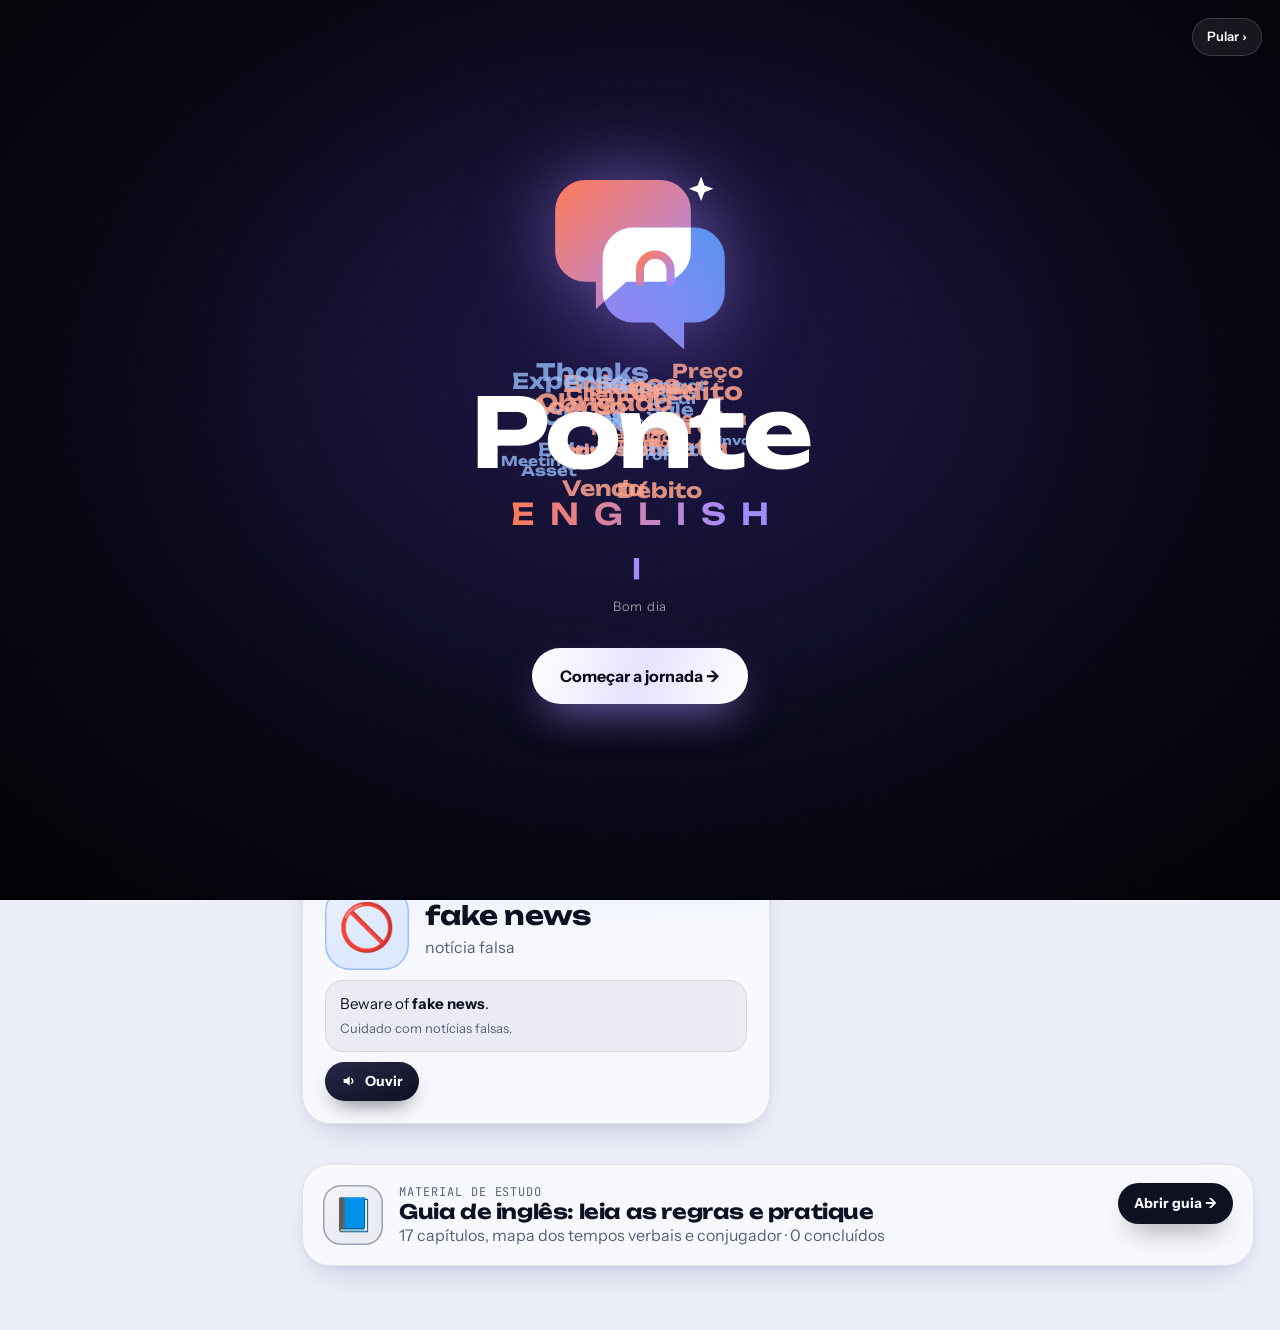
==== commit 07f6ec27: "Add files via upload" ====
--- a/index.html
+++ b/index.html
@@ -11,7 +11,8 @@
   <link rel="preconnect" href="https://fonts.googleapis.com">
   <link rel="preconnect" href="https://fonts.gstatic.com" crossorigin>
   <link rel="stylesheet" href="https://fonts.googleapis.com/css2?family=Instrument+Sans:wght@400;500;600;700&family=JetBrains+Mono:wght@500&family=Unbounded:wght@600;700;800&display=swap">
-  <style>/* Ponte English — visual v2 "Aurora Glass"
+  <style>
+/* Ponte English — visual v2 "Aurora Glass"
    Conceito: um app de vidro sobre um céu de aurora. Fundo fixo com manchas de luz, grão de filme, órbitas e
    formas de vidro flutuantes (parallax). Cartões translúcidos com brilho que segue o mouse.
    Cada nível CEFR mantém sua cor (A1 coral, A2 âmbar, B1 verde, B2 azul, C1 violeta). */
@@ -619,7 +620,7 @@
 /* ===== v3.2: guia de estudo + conjugador ===== */
 .intro-hello{margin-top:6px;font-size:13px;letter-spacing:.06em;color:rgba(255,255,255,.55);animation:fadein .8s 4.2s backwards}
 .intro-go{max-width:88vw}
-.guide-banner{display:flex;align-items:center;gap:16px;width:100%;text-align:left;margin-top:18px;padding:18px 20px;flex-wrap:wrap}
+.guide-banner{flex-direction:row;display:flex;align-items:center;gap:16px;width:100%;text-align:left;margin-top:18px;padding:18px 20px;flex-wrap:wrap}
 .guide-banner h3{font-size:clamp(16px,2.6vw,20px)}.guide-banner>div{flex:1;min-width:220px}
 .guide-banner .pill{display:inline-block;padding:10px 16px;border-radius:99px;background:var(--btn);color:var(--on-btn);font-weight:700;font-size:14px}
 .g-top{display:grid;grid-template-columns:1.4fr 1fr 1fr;gap:14px;margin-top:6px}
@@ -659,11 +660,58 @@
 .cj-rows{display:flex;flex-direction:column;gap:2px}
 .cj-row{display:flex;gap:12px;align-items:baseline;padding:8px 10px;border-radius:12px;transition:background .15s}
 .cj-row:hover{background:var(--card-2)}.cj-p{min-width:92px;color:var(--ink-2);font-size:14px}.cj-v{font-weight:700;font-size:15px}
+
+/* ===== v4: tabela de verbos + Expediente ===== */
+.g-top{grid-template-columns:1.4fr 1fr 1fr 1fr}
+@media (max-width:1100px){.g-top{grid-template-columns:1fr 1fr}.g-prog-tile{grid-column:1/-1}}
+@media (max-width:640px){.g-top{grid-template-columns:1fr}}
+.vt-tools{display:flex;gap:12px;align-items:center;flex-wrap:wrap;margin:14px 0}
+.vt-tools .seg{grid-template-columns:repeat(3,auto);min-width:min(100%,340px)}
+.vt-wrap{border:1px solid var(--line);border-radius:26px;background:var(--card);backdrop-filter:blur(18px) saturate(1.3);overflow:hidden;box-shadow:var(--shadow, 0 10px 40px rgba(0,0,0,.12))}
+.vt-head,.vt-row{display:grid;grid-template-columns:1.5fr 1fr 1fr 1.1fr;gap:8px;align-items:center;padding:12px 18px;text-align:left}
+.vt-head{position:sticky;top:0;z-index:2;font:600 11px 'JetBrains Mono',monospace;letter-spacing:.1em;text-transform:uppercase;color:var(--ink-2);background:color-mix(in srgb,var(--card) 90%,transparent);border-bottom:1px solid var(--line);backdrop-filter:blur(12px)}
+.vt-row{width:100%;border-bottom:1px solid var(--line);transition:background .2s;font-size:16px}
+.vt-row:last-child{border-bottom:0}
+.vt-row:hover{background:color-mix(in srgb,var(--c1) 10%,transparent)}
+.vt-c{min-width:0;overflow-wrap:anywhere}
+.vt-c b{display:block;font:700 17px 'Instrument Sans',sans-serif}
+.vt-c small{display:block;color:var(--ink-2);font-size:12px;margin-top:2px}
+.vt-c.irr{color:var(--c1);font-weight:700}
+.vt-c.fut{color:var(--ink-2)}
+.vt-note{margin:14px 4px 90px;font-size:14px}
+@media (max-width:520px){.vt-head,.vt-row{padding:11px 12px;gap:6px;font-size:14px}.vt-c b{font-size:15px}}
+.exp-hero{display:flex;flex-direction:column;gap:14px;align-items:flex-start;background:linear-gradient(135deg,color-mix(in srgb,var(--ct) 26%,var(--card)),var(--card));padding:26px}
+.exp-ill{font-size:54px;line-height:1}
+.exp-stats{margin-top:14px;grid-template-columns:1fr 1fr}
+.exp-top{display:flex;align-items:center;gap:14px;margin:6px 0 16px}
+.exp-top .bar{flex:1}
+.exp-mail{padding:22px;display:block}
+.exp-from{display:flex;gap:12px;align-items:center;margin-bottom:14px}
+.exp-from b{display:block;font-size:17px}
+.exp-av{width:46px;height:46px;border-radius:50%;display:grid;place-items:center;font:700 19px Unbounded,sans-serif;color:#16143a;background:linear-gradient(135deg,#FF7A59,#F2B544)}
+.exp-subj{margin-bottom:8px;color:var(--ct)}
+.exp-body{font-size:20px;line-height:1.45;font-weight:600}
+.exp-acts{display:flex;gap:10px;margin-top:14px;flex-wrap:wrap}
+.exp-pt{margin-top:12px;font-size:15px}
+.exp-q{margin:20px 4px 10px}
+.exp-opts{display:grid;gap:10px}
+.exp-opt{text-align:left;padding:16px 18px;border-radius:20px;border:1.5px solid var(--line);background:var(--card);font-size:17px;font-weight:600;line-height:1.35;transition:transform .2s,background .3s,border-color .3s}
+.exp-opt:not(:disabled):hover{transform:translateY(-2px);border-color:var(--ct)}
+.exp-opt.ok{background:color-mix(in srgb,var(--ct) 28%,var(--card));border-color:var(--ct)}
+.exp-opt.bad{background:color-mix(in srgb,#ef4444 20%,var(--card));border-color:#ef4444}
+.exp-opt:disabled:not(.ok):not(.bad){opacity:.5}
+.exp-fb{margin-top:14px;padding:20px;display:block}
+.exp-fb h3{margin-bottom:6px}
+.exp-fb p{margin-bottom:14px;line-height:1.5}
+.exp-fb.ok{border-color:var(--ct)}
+.t-exp{background:linear-gradient(135deg,color-mix(in srgb,var(--ct) 30%,var(--card)),var(--card))}
+
 </style>
 </head>
 <body>
   <div id="root"></div>
-  <script>/* Ponte English — conteúdo do curso
+  <script>
+/* Ponte English — conteúdo do curso
    Cada palavra: [inglês, português, imagem (emoji), frase com {palavra}, tradução da frase, pronúncia aproximada]
    Cada drill de gramática: [frase com ___, [resposta certa, errada, errada], tradução]
    Para adicionar conteúdo, copie uma unidade e mude os textos. */
@@ -2392,8 +2440,154 @@
     }
   ]
 };
+
 </script>
-  <script>/* Ponte English — Guia de estudo, parte 1 (base)
+  <script>
+/* Ponte English — expansão 1: mais palavras e exercícios para as unidades existentes.
+   Palavra: 'inglês|português|emoji|frase com {palavra}|tradução'   Exercício: 'frase ___|certa|errada|errada|tradução|explicação' */
+(function () {
+  const W = s => s.split('|');
+  const D = s => { const a = s.split('|'); return [a[0], [a[1], a[2], a[3]], a[4], a[5]]; };
+  const X = window.EXTRA = window.EXTRA || { words: {}, drills: {} };
+  function add(id, words, drills) { X.words[id] = words.map(W); X.drills[id] = drills.map(D); }
+
+  add('A1-1', ['goodbye|tchau|👋|{Goodbye}! See you soon.|Tchau! Até logo.', 'please|por favor|🙏|Water, {please}.|Água, por favor.', 'sorry|desculpa|😔|I\'m {sorry} I\'m late.|Desculpa o atraso.', 'welcome|bem-vindo|🤗|{Welcome} to our home.|Bem-vindo à nossa casa.', 'nice|legal, agradável|😊|It is {nice} to meet you.|Prazer em conhecer você.', 'see you|até mais|👀|{See you} tomorrow!|Até amanhã!'],
+    ['___ to meet you!|Nice|Good|Happy|Prazer em conhecer você.|A expressão fixa é <b>Nice to meet you</b>.', 'Good ___, Mr. Silva. (8 p.m.)|evening|morning|afternoon|Boa noite, Sr. Silva.|À noite, depois das 18h, usamos <b>Good evening</b>.', 'Thank you! — You\'re ___.|welcome|please|sorry|De nada.|Resposta a thank you: <b>You\'re welcome</b>.']);
+  add('A1-2', ['son|filho|👦|Their {son} is five years old.|O filho deles tem cinco anos.', 'daughter|filha|👧|My {daughter} loves music.|Minha filha ama música.', 'husband|marido|🤵|Her {husband} is a driver.|O marido dela é motorista.', 'wife|esposa|👰|His {wife} is a doctor.|A esposa dele é médica.', 'grandmother|avó|👵|My {grandmother} bakes cakes.|Minha avó faz bolos.', 'cousin|primo(a)|🧑|My {cousin} lives in Recife.|Meu primo mora em Recife.'],
+    ['This is my sister. ___ name is Lia.|Her|His|Their|O nome dela é Lia.|Para uma mulher, o possessivo é <b>her</b>.', 'I have two ___. (filhos)|children|childs|childrens|Tenho dois filhos.|Plural irregular: child → <b>children</b>.', 'He ___ a big family.|has|have|is|Ele tem uma família grande.|Com he/she/it, have vira <b>has</b>.']);
+  add('A1-3', ['orange|laranja|🟠|The {orange} bag is mine.|A bolsa laranja é minha.', 'pink|rosa|🩷|She has a {pink} phone.|Ela tem um celular rosa.', 'purple|roxo|🟣|{Purple} is my favorite color.|Roxo é minha cor favorita.', 'brown|marrom|🟤|The table is {brown}.|A mesa é marrom.', 'gray|cinza|⚪|The sky is {gray} today.|O céu está cinza hoje.', 'chair|cadeira|🪑|Take a {chair}, please.|Pegue uma cadeira, por favor.'],
+    ['I have a ___ car. (um carro azul)|blue car|car blue|blues car|Tenho um carro azul.|O adjetivo vem <b>antes</b> do substantivo.', 'The apples ___ red.|are|is|am|As maçãs são vermelhas.|Plural pede <b>are</b>.', 'She has ___ umbrella. (um guarda-chuva)|an|a|the|Ela tem um guarda-chuva.|Som de vogal: <b>an</b> umbrella.']);
+  add('A1-4', ['milk|leite|🥛|I drink {milk} every day.|Bebo leite todos os dias.', 'cheese|queijo|🧀|I like {cheese} on pizza.|Gosto de queijo na pizza.', 'chicken|frango|🍗|We eat {chicken} for lunch.|Comemos frango no almoço.', 'fish|peixe|🐟|She cooks {fish} on Fridays.|Ela cozinha peixe às sextas.', 'juice|suco|🧃|Orange {juice}, please.|Suco de laranja, por favor.', 'salad|salada|🥗|I want a {salad}.|Quero uma salada.'],
+    ['I ___ coffee. (não gosto)|don\'t like|doesn\'t like|not like|Eu não gosto de café.|Com I usamos <b>don\'t</b> + verbo.', 'She ___ milk.|likes|like|liking|Ela gosta de leite.|Com she, o verbo leva <b>-s</b>.', 'Do you want ___ water?|some|a|an|Você quer água?|Água é incontável: usamos <b>some</b>.']);
+
+  add('A2-1', ['lunch|almoço|🍽️|We have {lunch} at noon.|Almoçamos ao meio-dia.', 'dinner|jantar|🍝|{Dinner} is at eight.|O jantar é às oito.', 'brush|escovar|🪥|I {brush} my teeth twice a day.|Escovo os dentes duas vezes ao dia.', 'get up|levantar|⏰|I {get up} at six.|Levanto às seis.', 'go home|ir para casa|🏠|We {go home} at six.|Vamos para casa às seis.', 'early|cedo|🌄|She arrives {early}.|Ela chega cedo.'],
+    ['He ___ up at 6.|gets|get|getting|Ele levanta às 6.|Terceira pessoa: get → <b>gets</b>.', 'I ___ TV at night.|watch|watches|watching|Assisto TV à noite.|Com I não se usa -s: <b>watch</b>.', 'She ___ work at 5.|finishes|finish|finishing|Ela termina o trabalho às 5.|Verbos em -sh pedem <b>-es</b>.']);
+  add('A2-2', ['living room|sala de estar|🛋️|We watch TV in the {living room}.|Assistimos TV na sala.', 'garden|jardim|🌳|The {garden} is beautiful.|O jardim é lindo.', 'roof|telhado|🏠|The {roof} is red.|O telhado é vermelho.', 'floor|chão, andar|🪵|The {floor} is clean.|O chão está limpo.', 'wall|parede|🧱|There is a clock on the {wall}.|Há um relógio na parede.', 'lamp|luminária|💡|Turn on the {lamp}.|Ligue a luminária.'],
+    ['There ___ a lamp on the table.|is|are|am|Há uma luminária na mesa.|Singular: <b>there is</b>.', 'There ___ two windows.|are|is|be|Há duas janelas.|Plural: <b>there are</b>.', 'The cat is ___ the box.|in|on|at|O gato está dentro da caixa.|<b>in</b> = dentro de.']);
+  add('A2-3', ['corner|esquina|📐|Turn left at the {corner}.|Vire à esquerda na esquina.', 'traffic light|semáforo|🚦|Stop at the {traffic light}.|Pare no semáforo.', 'bridge|ponte|🌉|Cross the {bridge}.|Atravesse a ponte.', 'supermarket|supermercado|🛒|The {supermarket} is near here.|O supermercado fica perto daqui.', 'straight|em frente|⬆️|Go {straight} for two blocks.|Siga em frente por duas quadras.', 'block|quarteirão|🏘️|It is two {blocks} away.|Fica a dois quarteirões.'],
+    ['The bank is ___ the pharmacy. (ao lado)|next to|in|at|O banco fica ao lado da farmácia.|<b>next to</b> = ao lado de.', 'Go ___ and turn right.|straight|street|corner|Siga em frente e vire à direita.|<b>Go straight</b> = siga em frente.', '___ is the station? — It is over there.|Where|When|Who|Onde fica a estação?|<b>Where</b> pergunta lugar.']);
+  add('A2-4', ['concert|show|🎤|The {concert} starts at nine.|O show começa às nove.', 'museum|museu|🏛️|We visited the {museum}.|Visitamos o museu.', 'weekend|fim de semana|📅|Have a nice {weekend}!|Bom fim de semana!', 'picnic|piquenique|🧺|Let\'s have a {picnic}.|Vamos fazer um piquenique.', 'visit|visitar|🏛️|I {visit} my parents on Sundays.|Visito meus pais aos domingos.', 'relax|relaxar|🛋️|I want to {relax} today.|Quero relaxar hoje.'],
+    ['Yesterday I ___ to the park.|went|go|goes|Ontem fui ao parque.|Passado de go: <b>went</b>.', 'We ___ a movie last night.|watched|watch|watching|Assistimos a um filme ontem à noite.|Passado regular: <b>-ed</b>.', 'She ___ not come to the party.|did|does|do|Ela não veio à festa.|Negativa no passado: <b>did not</b> + verbo base.']);
+
+  add('B1-1', ['resume|currículo|📄|Please send your {resume}.|Envie seu currículo, por favor.', 'colleague|colega de trabalho|🧑‍💼|My {colleague} helped me.|Meu colega me ajudou.', 'promotion|promoção (cargo)|📈|She got a {promotion}.|Ela foi promovida.', 'meeting|reunião|🗓️|The {meeting} starts at ten.|A reunião começa às dez.', 'skill|habilidade|🛠️|Communication is a key {skill}.|Comunicação é uma habilidade-chave.', 'hire|contratar|🤝|We want to {hire} two analysts.|Queremos contratar dois analistas.'],
+    ['I have worked here ___ 2020.|since|for|from|Trabalho aqui desde 2020.|<b>since</b> + ponto no tempo.', 'She has worked here ___ three years.|for|since|during|Ela trabalha aqui há três anos.|<b>for</b> + duração.', 'Have you ___ the report yet?|finished|finish|finishing|Você já terminou o relatório?|Present perfect: have + <b>particípio</b>.']);
+  add('B1-2', ['sale|venda, promoção|🏷️|The {sale} ends Sunday.|A promoção termina domingo.', 'profit|lucro|💰|We made a good {profit}.|Tivemos um bom lucro.', 'contract|contrato|📃|Please sign the {contract}.|Assine o contrato, por favor.', 'supplier|fornecedor|🚚|Our {supplier} is late.|Nosso fornecedor está atrasado.', 'price|preço|💲|What is the {price}?|Qual é o preço?', 'quote|orçamento|🧾|I will send you a {quote}.|Vou enviar um orçamento.'],
+    ['We ___ send the quote tomorrow.|will|are|did|Enviaremos o orçamento amanhã.|Futuro com decisão: <b>will</b> + verbo.', 'I ___ call you later.|am going to|going|goes to|Vou ligar para você mais tarde.|Plano: <b>be going to</b>.', 'Will you ___ the contract today?|sign|signed|signing|Você vai assinar o contrato hoje?|Depois de will: verbo <b>base</b>.']);
+  add('B1-3', ['flight|voo|✈️|My {flight} leaves at noon.|Meu voo sai ao meio-dia.', 'reservation|reserva|📝|I have a {reservation}.|Tenho uma reserva.', 'check-in|check-in|🛎️|{Check-in} is at three.|O check-in é às três.', 'boarding pass|cartão de embarque|🎫|Show your {boarding pass}.|Mostre seu cartão de embarque.', 'delay|atraso|⏳|There is a {delay}.|Há um atraso.', 'tourist|turista|📸|Many {tourists} visit Rio.|Muitos turistas visitam o Rio.'],
+    ['Could you help me, ___?|please|thanks|sorry|Poderia me ajudar, por favor?|Pedido educado: <b>please</b>.', 'I would like ___ book a room.|to|for|—|Gostaria de reservar um quarto.|<b>would like to</b> + verbo.', '___ I have the bill, please?|May|Do|Am|Posso pedir a conta?|<b>May I</b> = pedido formal.']);
+  add('B1-4', ['pain|dor|😣|I have a {pain} in my back.|Tenho dor nas costas.', 'cough|tosse|😷|She has a bad {cough}.|Ela está com muita tosse.', 'pharmacy|farmácia|💊|The {pharmacy} is open.|A farmácia está aberta.', 'sleep|dormir|😴|You need to {sleep} more.|Você precisa dormir mais.', 'healthy|saudável|🥦|Eat {healthy} food.|Coma comida saudável.', 'rest|descansar|🛌|You should {rest}.|Você deveria descansar.'],
+    ['You ___ see a doctor.|should|must to|can to|Você deveria ir ao médico.|<b>should</b> dá conselho.', 'You ___ smoke here. (proibido)|mustn\'t|don\'t have to|shouldn\'t to|Você não pode fumar aqui.|<b>mustn\'t</b> = proibição.', 'I have ___ headache.|a|an|the|Estou com dor de cabeça.|Consoante: <b>a</b> headache.']);
+
+  add('B2-1', ['carry on|continuar|➡️|Please {carry on} with your work.|Continue com o seu trabalho.', 'turn down|recusar|🙅|He {turned down} the offer.|Ele recusou a oferta.', 'come up with|inventar, ter (ideia)|💡|She {came up with} a plan.|Ela teve um plano.', 'put off|adiar|⏸️|Don\'t {put off} the task.|Não adie a tarefa.', 'call off|cancelar|❌|They {called off} the meeting.|Eles cancelaram a reunião.', 'get along|se dar bem|🤝|I {get along} with my team.|Me dou bem com minha equipe.'],
+    ['We had to ___ the meeting off.|call|put|give|Tivemos de cancelar a reunião.|<b>call off</b> = cancelar.', 'Don\'t ___ up! You can do it.|give|take|turn|Não desista! Você consegue.|<b>give up</b> = desistir.', 'I\'m looking ___ to the weekend.|forward|ahead|up|Estou ansioso pelo fim de semana.|<b>look forward to</b>.']);
+  add('B2-2', ['software|programa|💾|We use new {software}.|Usamos um programa novo.', 'cloud|nuvem|☁️|Files are in the {cloud}.|Os arquivos estão na nuvem.', 'backup|cópia de segurança|🗄️|Make a {backup}.|Faça um backup.', 'wireless|sem fio|📶|The {wireless} network is slow.|A rede sem fio está lenta.', 'install|instalar|⬇️|I need to {install} the app.|Preciso instalar o app.', 'log in|entrar (conta)|🔑|Please {log in} again.|Faça login novamente.'],
+    ['The file ___ saved automatically.|is|are|does|O arquivo é salvo automaticamente.|Voz passiva: <b>is</b> + particípio.', 'The report ___ sent yesterday.|was|is|were|O relatório foi enviado ontem.|Passado passivo: <b>was/were</b> + particípio.', 'Emails ___ checked every hour.|are|is|was|E-mails são verificados a cada hora.|Plural: <b>are</b> checked.']);
+  add('B2-3', ['nervous|nervoso|😬|I feel {nervous} before meetings.|Fico nervoso antes das reuniões.', 'relieved|aliviado|😮‍💨|She was {relieved} to finish.|Ela ficou aliviada ao terminar.', 'embarrassed|envergonhado|😳|He felt {embarrassed}.|Ele ficou envergonhado.', 'excited|empolgado|🤩|We are {excited} about the trip.|Estamos empolgados com a viagem.', 'confused|confuso|😕|I am {confused} by this rule.|Estou confuso com essa regra.', 'jealous|com ciúmes|😒|Don\'t be {jealous}.|Não tenha ciúmes.'],
+    ['The movie was ___. (entediante)|boring|bored|bore|O filme foi entediante.|Coisa que causa: <b>-ing</b>.', 'I am ___ in music. (interessado)|interested|interesting|interest|Sou interessado em música.|Pessoa que sente: <b>-ed</b>.', 'She was ___ by the news. (chocada)|shocked|shocking|shock|Ela ficou chocada com a notícia.|Sentimento: <b>shocked</b>.']);
+  add('B2-4', ['income|renda|💵|Her {income} is stable.|A renda dela é estável.', 'bill|conta|🧾|I pay the {bill} on Monday.|Pago a conta na segunda.', 'interest|juros|📊|The {interest} is too high.|Os juros estão altos demais.', 'afford|ter condições|🛍️|We can\'t {afford} it.|Não temos condições de pagar.', 'earn|ganhar (salário)|💼|She {earns} a good salary.|Ela ganha um bom salário.', 'borrow|pegar emprestado|🤲|May I {borrow} your pen?|Posso pegar sua caneta emprestada?'],
+    ['If I ___ money, I would travel.|had|have|has|Se eu tivesse dinheiro, viajaria.|2ª condicional: if + <b>passado</b>.', 'If it rains, we ___ stay home.|will|would|did|Se chover, ficaremos em casa.|1ª condicional: if + presente, <b>will</b>.', 'Can I ___ some money from you?|borrow|lend|loan|Posso pegar dinheiro emprestado?|<b>borrow</b> = pegar; <b>lend</b> = emprestar.']);
+
+  add('C1-1', ['on the same page|alinhados|📄|Let\'s make sure we are {on the same page}.|Vamos garantir que estamos alinhados.', 'in the long run|a longo prazo|⏳|It will pay off {in the long run}.|Vai valer a pena a longo prazo.', 'get the ball rolling|dar o pontapé inicial|⚽|Let\'s {get the ball rolling}.|Vamos dar o pontapé inicial.', 'call it a day|encerrar o expediente|🌇|We can {call it a day} now.|Podemos encerrar por hoje.', 'back to square one|voltar à estaca zero|↩️|We are {back to square one}.|Voltamos à estaca zero.', 'bite the bullet|encarar o desafio|😬|I\'ll {bite the bullet} and ask.|Vou encarar e pedir.'],
+    ['Let\'s ___ it a day.|call|make|take|Vamos encerrar por hoje.|<b>call it a day</b> = encerrar o expediente.', 'It was a piece of ___.|cake|bread|pie|Foi moleza.|<b>a piece of cake</b> = muito fácil.', 'I\'m feeling a bit under the ___.|weather|rain|sun|Estou meio indisposto.|<b>under the weather</b> = indisposto.']);
+  add('C1-2', ['nevertheless|mesmo assim|↪️|It was hard; {nevertheless}, we won.|Foi difícil; mesmo assim, vencemos.', 'furthermore|além disso|➕|{Furthermore}, costs fell.|Além disso, os custos caíram.', 'whereas|enquanto (contraste)|⚖️|He saves, {whereas} she spends.|Ele economiza, enquanto ela gasta.', 'otherwise|caso contrário|🔀|Hurry, {otherwise} we will be late.|Corra, senão vamos nos atrasar.', 'consequently|consequentemente|➡️|{Consequently}, sales dropped.|Consequentemente, as vendas caíram.', 'in spite of|apesar de|🌧️|We went {in spite of} the rain.|Fomos apesar da chuva.'],
+    ['___ the rain, we played.|Despite|Although|However|Apesar da chuva, jogamos.|<b>Despite</b> + substantivo.', '___ it was late, he kept working.|Although|Despite|Therefore|Embora fosse tarde, ele continuou.|<b>Although</b> + oração.', 'Costs rose; ___, prices did not.|however|because|although|Os custos subiram; porém os preços não.|<b>however</b> liga contraste entre frases.']);
+  add('C1-3', ['deadline extension|prorrogação de prazo|📆|We need a {deadline extension}.|Precisamos de prorrogação de prazo.', 'brief|resumir, instruir|📝|Let me {brief} you.|Deixe-me informá-lo.', 'delegate|delegar|📤|You should {delegate} more.|Você deveria delegar mais.', 'proposal|proposta|📑|The {proposal} was approved.|A proposta foi aprovada.', 'outcome|resultado|🎯|The {outcome} was positive.|O resultado foi positivo.', 'follow-up|acompanhamento|📞|We will send a {follow-up}.|Enviaremos um acompanhamento.'],
+    ['She said she ___ late.|would be|will be|is being|Ela disse que se atrasaria.|Discurso indireto: will → <b>would</b>.', 'He asked me if I ___ the report.|had finished|have finished|finish|Ele perguntou se eu tinha terminado o relatório.|Present perfect → <b>past perfect</b> no indireto.', 'They told us they ___ coming.|were|are|will|Eles nos disseram que estavam vindo.|Presente contínuo → <b>was/were</b> + -ing.']);
+  add('C1-4', ['renewable|renovável|♻️|{Renewable} energy is growing.|A energia renovável está crescendo.', 'carbon|carbono|🏭|We must cut {carbon} emissions.|Devemos reduzir as emissões de carbono.', 'innovation|inovação|💡|{Innovation} drives growth.|A inovação impulsiona o crescimento.', 'inequality|desigualdade|⚖️|{Inequality} is a global issue.|A desigualdade é um problema global.', 'breakthrough|avanço|🔬|It was a scientific {breakthrough}.|Foi um avanço científico.', 'urban|urbano|🏙️|{Urban} areas are crowded.|Áreas urbanas são lotadas.'],
+    ['I wish I ___ more time.|had|have|would have|Quem dera eu tivesse mais tempo.|<b>wish</b> + passado para desejos no presente.', 'If only I ___ studied more!|had|have|would|Se ao menos eu tivesse estudado mais!|Arrependimento: <b>had</b> + particípio.', 'He should ___ left earlier.|have|has|had|Ele deveria ter saído mais cedo.|<b>should have</b> + particípio.']);
+
+  add('CT-1', ['bookkeeper|escriturário(a)|📒|The {bookkeeper} updates the books.|O escriturário atualiza os livros.', 'financial records|registros financeiros|🗂️|Keep all {financial records}.|Guarde todos os registros financeiros.', 'source document|documento de origem|📎|Each entry needs a {source document}.|Cada lançamento precisa de um documento de origem.', 'general ledger|razão geral|📚|Post it to the {general ledger}.|Lance no razão geral.', 'accounting period|período contábil|🗓️|The {accounting period} ends in June.|O período contábil termina em junho.', 'GAAP|princípios contábeis (EUA)|📘|Reports follow {GAAP}.|Os relatórios seguem os princípios contábeis.'],
+    ['The ___ keeps the books up to date.|bookkeeper|ledger|audit|O escriturário mantém os livros em dia.|<b>Bookkeeper</b> = quem escritura.', 'Every entry needs a source ___.|document|asset|margin|Todo lançamento precisa de um documento de origem.|<b>Source document</b>.', 'We ___ all transactions.|record|erase|ignore|Registramos todas as transações.|<b>Record</b> = registrar.']);
+  add('CT-2', ['debit balance|saldo devedor|➖|The account has a {debit balance}.|A conta tem saldo devedor.', 'credit balance|saldo credor|➕|It shows a {credit balance}.|Mostra saldo credor.', 'journal|diário|📓|Enter it in the {journal}.|Lance no diário.', 'reverse|estornar|↩️|We must {reverse} this entry.|Precisamos estornar este lançamento.', 'offset|compensar|⚖️|Credits {offset} debits.|Créditos compensam débitos.', 'account balance|saldo da conta|🔢|Check the {account balance}.|Confira o saldo da conta.'],
+    ['Assets increase with a ___.|debit|credit|reversal|Ativos aumentam com um débito.|Ativo: aumenta no <b>débito</b>.', 'Liabilities increase with a ___.|credit|debit|posting|Passivos aumentam com um crédito.|Passivo: aumenta no <b>crédito</b>.', 'Please ___ the wrong entry.|reverse|improve|print|Por favor, estorne o lançamento errado.|<b>Reverse</b> = estornar.']);
+  add('CT-3', ['fixed assets|ativo imobilizado|🏢|{Fixed assets} lose value over time.|O imobilizado perde valor com o tempo.', 'accumulated depreciation|depreciação acumulada|📉|Show {accumulated depreciation}.|Mostre a depreciação acumulada.', 'share capital|capital social|🏦|The {share capital} is R$ 100,000.|O capital social é R$ 100.000.', 'working capital|capital de giro|🔄|We need more {working capital}.|Precisamos de mais capital de giro.', 'intangible assets|ativos intangíveis|💭|Patents are {intangible assets}.|Patentes são ativos intangíveis.', 'long-term debt|dívida de longo prazo|📅|{Long-term debt} is due in 2030.|A dívida de longo prazo vence em 2030.'],
+    ['Cash is a current ___.|asset|liability|loss|Caixa é um ativo circulante.|Caixa é <b>asset</b>.', 'A loan is a ___.|liability|revenue|profit|Um empréstimo é um passivo.|Dívida = <b>liability</b>.', 'Assets = Liabilities + ___.|Equity|Cash|Tax|Ativo = Passivo + Patrimônio Líquido.|Equação contábil: <b>Equity</b>.']);
+  add('CT-4', ['sales|vendas|🛍️|{Sales} grew 10%.|As vendas cresceram 10%.', 'operating expenses|despesas operacionais|🧮|Reduce {operating expenses}.|Reduza as despesas operacionais.', 'operating income|resultado operacional|📈|{Operating income} rose.|O resultado operacional subiu.', 'earnings|resultado, lucros|💹|Quarterly {earnings} are out.|Os resultados trimestrais saíram.', 'bottom line|lucro líquido (última linha)|⬇️|What is the {bottom line}?|Qual é o resultado final?', 'break-even|ponto de equilíbrio|⚖️|We reached {break-even}.|Atingimos o ponto de equilíbrio.'],
+    ['Revenue minus expenses equals ___.|profit|assets|equity|Receita menos despesas é lucro.|<b>Profit</b> = lucro.', 'Gross profit = revenue − ___.|COGS|tax|equity|Lucro bruto = receita − CMV.|<b>COGS</b> = cost of goods sold.', 'We made a ___ this quarter. (prejuízo)|loss|gain|bonus|Tivemos prejuízo neste trimestre.|<b>Loss</b> = prejuízo.']);
+  add('CT-5', ['VAT|IVA, imposto sobre valor agregado|🧾|{VAT} is added to the price.|O IVA é somado ao preço.', 'income tax|imposto de renda|💼|Pay your {income tax}.|Pague seu imposto de renda.', 'payroll tax|encargos sobre a folha|👥|{Payroll tax} is due monthly.|Os encargos vencem todo mês.', 'tax bracket|faixa de imposto|📊|He is in a higher {tax bracket}.|Ele está em uma faixa maior.', 'tax evasion|sonegação|🚫|{Tax evasion} is a crime.|Sonegação é crime.', 'refund|restituição|💸|I expect a {refund}.|Espero uma restituição.'],
+    ['The tax return is ___ in April.|due|owed|paid|A declaração vence em abril.|<b>Due</b> = com vencimento.', 'You must ___ your taxes on time.|file|fill|fall|Você deve entregar seus impostos no prazo.|<b>File taxes</b> = declarar/entregar.', 'We ___ taxes from each paycheck.|withhold|withdraw|waive|Retemos impostos de cada salário.|<b>Withhold</b> = reter.']);
+  add('CT-6', ['due date|data de vencimento|📅|The {due date} is Friday.|O vencimento é sexta.', 'payment terms|condições de pagamento|📋|Payment terms are 30 days.|O prazo de pagamento é de 30 dias.', 'balance due|saldo a pagar|💳|The {balance due} is $500.|O saldo a pagar é $500.', 'bank transfer|transferência bancária|🏦|Pay by {bank transfer}.|Pague por transferência bancária.', 'credit note|nota de crédito|🗒️|We issued a {credit note}.|Emitimos uma nota de crédito.', 'outstanding|pendente|⏰|The {outstanding} balance is high.|O saldo pendente é alto.'],
+    ['This invoice is ___. (vencida)|overdue|ready|due to|Esta fatura está vencida.|<b>Overdue</b> = em atraso.', 'Payment is due within 30 ___.|days|day|dayly|O pagamento vence em 30 dias.|Plural: <b>days</b>.', 'We need to ___ the bank statement.|reconcile|rewind|rename|Precisamos conciliar o extrato.|<b>Reconcile</b> = conciliar.']);
+  add('CT-7', ['gross pay|salário bruto|💵|Your {gross pay} is R$ 5,000.|Seu salário bruto é R$ 5.000.', 'net pay|salário líquido|💳|{Net pay} is after deductions.|O líquido é após descontos.', 'payslip|holerite|🧾|Check your {payslip}.|Confira seu holerite.', 'vacation pay|férias remuneradas|🏖️|{Vacation pay} is paid in advance.|As férias são pagas antecipadamente.', 'resignation|pedido de demissão|📤|He handed in his {resignation}.|Ele entregou seu pedido de demissão.', 'termination|rescisão|📑|{Termination} costs were high.|Os custos de rescisão foram altos.'],
+    ['Gross pay minus deductions is ___ pay.|net|total|extra|Bruto menos descontos é o líquido.|<b>Net pay</b> = salário líquido.', 'He worked ___ hours this week.|overtime|over time|overtimes|Ele fez horas extras esta semana.|<b>Overtime</b> (uma palavra).', 'Employees receive a ___ every month.|payslip|receipt|invoice|Funcionários recebem um holerite todo mês.|<b>Payslip</b> = holerite.']);
+  add('CT-8', ['audit trail|trilha de auditoria|🥾|Keep a clear {audit trail}.|Mantenha uma trilha de auditoria clara.', 'sample|amostra|🔬|The auditor tested a {sample}.|O auditor testou uma amostra.', 'material|relevante, material|📏|The error is not {material}.|O erro não é relevante.', 'misstatement|distorção|⚠️|We found a {misstatement}.|Encontramos uma distorção.', 'whistleblower|denunciante|📣|The {whistleblower} reported fraud.|O denunciante relatou fraude.', 'segregation of duties|segregação de funções|🔀|{Segregation of duties} reduces risk.|A segregação de funções reduz risco.'],
+    ['The auditor gave a clean ___.|opinion|invoice|payroll|O auditor deu um parecer limpo.|<b>Audit opinion</b> = parecer.', 'We test a ___ of transactions.|sample|sale|salary|Testamos uma amostra de transações.|<b>Sample</b> = amostra.', 'Strong internal controls reduce ___.|fraud|equity|revenue|Bons controles internos reduzem fraude.|<b>Fraud</b> = fraude.']);
+  add('CT-9', ['quarterly|trimestral|📅|We send a {quarterly} report.|Enviamos um relatório trimestral.', 'annual|anual|🗓️|The {annual} report is ready.|O relatório anual está pronto.', 'projection|projeção|📈|The {projection} looks positive.|A projeção parece positiva.', 'overview|visão geral|🔭|Here is a quick {overview}.|Aqui está uma visão geral rápida.', 'concern|preocupação|😟|I have a {concern} about costs.|Tenho uma preocupação com os custos.', 'action item|tarefa a fazer|✅|Here are the {action items}.|Aqui estão as tarefas.'],
+    ['Let\'s go over the ___. (pauta)|agenda|agency|adjust|Vamos revisar a pauta.|<b>Agenda</b> = pauta.', 'I would ___ cutting costs.|recommend|remember|repeat|Eu recomendaria cortar custos.|<b>Recommend</b> = recomendar.', 'Could you ___ the numbers?|explain|expire|export|Você poderia explicar os números?|<b>Explain</b> = explicar.']);
+  add('CT-10', ['enclosed|incluso|✉️|Please find the report {enclosed}.|Segue o relatório incluso.', 'forward|encaminhar|↪️|I will {forward} your email.|Vou encaminhar seu e-mail.', 'reminder|lembrete|🔔|This is a friendly {reminder}.|Este é um lembrete amigável.', 'deadline|prazo|⏰|The {deadline} is Monday.|O prazo é segunda.', 'apologize|pedir desculpas|🙇|We {apologize} for the delay.|Pedimos desculpas pelo atraso.', 'looking forward|aguardando|👀|I am {looking forward} to your reply.|Aguardo sua resposta.'],
+    ['I look forward ___ hearing from you.|to|for|at|Aguardo seu retorno.|<b>look forward to</b> + -ing.', 'Please let me know ___ you have questions.|if|that|what|Avise-me se tiver dúvidas.|<b>if</b> = se.', 'Thank you ___ your prompt reply.|for|to|of|Obrigado pela resposta rápida.|<b>Thank you for</b>.']);
+})();
+
+</script>
+  <script>
+/* Ponte English — expansão 2: unidades novas. Palavra: 'en|pt|emoji|frase {en}|tradução'. Exercício: 'frase ___|certa|errada|errada|tradução|explicação' */
+(function () {
+  const W = s => s.split('|');
+  const D = s => { const a = s.split('|'); return [a[0], [a[1], a[2], a[3]], a[4], a[5]]; };
+  const X = window.EXTRA = window.EXTRA || { words: {}, drills: {} };
+  X.units = X.units || {};
+  function unit(lv, title, en, icon, words, g) {
+    (X.units[lv] = X.units[lv] || []).push({ title: title, en: en, icon: icon, words: words.map(W),
+      grammar: { title: g.t, rule: g.r, table: g.tb, tip: g.tip, examples: g.ex, drills: g.d.map(D) } });
+  }
+  unit('A1', 'Números', 'Numbers', '🔢', ['one|um|1️⃣|I have {one} brother.|Tenho um irmão.', 'two|dois|2️⃣|We need {two} chairs.|Precisamos de duas cadeiras.', 'three|três|3️⃣|{Three} coffees, please.|Três cafés, por favor.', 'five|cinco|5️⃣|It costs {five} dollars.|Custa cinco dólares.', 'ten|dez|🔟|I wait {ten} minutes.|Espero dez minutos.', 'twenty|vinte|2️⃣|She is {twenty} years old.|Ela tem vinte anos.', 'fifty|cinquenta|5️⃣|{Fifty} people came.|Cinquenta pessoas vieram.', 'hundred|cem|💯|A {hundred} reais, please.|Cem reais, por favor.', 'thousand|mil|🔣|One {thousand} customers.|Mil clientes.', 'zero|zero|0️⃣|The balance is {zero}.|O saldo é zero.'],
+    { t: 'Números e idade', r: 'Para dizer a idade usamos <b>to be</b> (I am 30), não "ter". Os números de 13 a 19 terminam em <b>-teen</b>; as dezenas em <b>-ty</b>.', tb: [['13–19', '-teen', 'thirteen, fourteen…'], ['20–90', '-ty', 'twenty, thirty…'], ['100', 'hundred', 'one hundred'], ['1.000', 'thousand', 'one thousand']], tip: 'Atenção: <b>thirteen</b> (13) e <b>thirty</b> (30) soam parecido. O som forte está em -TEEN × THIR-ty.', ex: [['I am thirty years old.', 'Tenho trinta anos.'], ['It costs two hundred dollars.', 'Custa duzentos dólares.'], ['We have fifty clients.', 'Temos cinquenta clientes.']],
+      d: ['I ___ 25 years old.|am|have|is|Tenho 25 anos.|Idade usa <b>to be</b>: I am 25.', 'Twelve plus eight is ___.|twenty|eighty|eighteen|Doze mais oito é vinte.|12 + 8 = <b>twenty</b>.', 'How ___ is it? — Ten dollars.|much|many|old|Quanto custa? — Dez dólares.|Preço: <b>How much</b>.', 'We have ___ employees. (30)|thirty|thirteen|three|Temos trinta funcionários.|30 = <b>thirty</b>; 13 = thirteen.', 'It is ___ o\'clock. (7)|seven|seventy|seventeen|São sete horas.|Horas: <b>seven</b> o\'clock.'] });
+  unit('A1', 'Dias e meses', 'Days & Months', '📅', ['Monday|segunda-feira|📅|I work on {Monday}.|Trabalho na segunda.', 'Friday|sexta-feira|🎉|{Friday} is my favorite day.|Sexta é meu dia favorito.', 'Sunday|domingo|☀️|We rest on {Sunday}.|Descansamos no domingo.', 'today|hoje|📍|{Today} is a busy day.|Hoje é um dia cheio.', 'tomorrow|amanhã|➡️|See you {tomorrow}.|Vejo você amanhã.', 'yesterday|ontem|⬅️|{Yesterday} was Monday.|Ontem foi segunda.', 'week|semana|🗓️|Next {week} I travel.|Na próxima semana eu viajo.', 'month|mês|📆|The report is monthly: once a {month}.|O relatório é mensal.', 'January|janeiro|❄️|The year starts in {January}.|O ano começa em janeiro.', 'December|dezembro|🎄|We celebrate in {December}.|Comemoramos em dezembro.'],
+    { t: 'Preposições de tempo: in, on, at', r: 'Usamos <b>on</b> para dias, <b>in</b> para meses, anos e partes do dia, e <b>at</b> para horas.', tb: [['on', 'dias e datas', 'on Monday, on May 5'], ['in', 'meses, anos, estações', 'in July, in 2026'], ['at', 'horas e momentos', 'at 8 o\'clock, at night']], tip: 'Exceção: <b>in the morning</b>, mas <b>at night</b>.', ex: [['The meeting is on Monday.', 'A reunião é na segunda.'], ['My birthday is in March.', 'Meu aniversário é em março.'], ['The class starts at nine.', 'A aula começa às nove.']],
+      d: ['I work ___ Monday.|on|in|at|Trabalho na segunda.|Dia da semana: <b>on</b>.', 'We travel ___ July.|in|on|at|Viajamos em julho.|Mês: <b>in</b>.', 'The call is ___ 3 p.m.|at|on|in|A ligação é às 15h.|Hora: <b>at</b>.', 'She was born ___ 1998.|in|on|at|Ela nasceu em 1998.|Ano: <b>in</b>.', 'I study ___ the morning.|in|on|at|Estudo de manhã.|Parte do dia: <b>in the morning</b>.'] });
+  unit('A1', 'Corpo humano', 'Human Body', '🧍', ['head|cabeça|🗣️|My {head} hurts.|Minha cabeça dói.', 'eye|olho|👁️|She has green {eyes}.|Ela tem olhos verdes.', 'hand|mão|✋|Wash your {hands}.|Lave as mãos.', 'arm|braço|💪|He broke his {arm}.|Ele quebrou o braço.', 'leg|perna|🦵|My {leg} is sore.|Minha perna está dolorida.', 'foot|pé|🦶|My {foot} hurts.|Meu pé dói.', 'back|costas|🔙|I have back pain.|Tenho dor nas costas.', 'mouth|boca|👄|Open your {mouth}.|Abra a boca.', 'nose|nariz|👃|My {nose} is red.|Meu nariz está vermelho.', 'heart|coração|❤️|Her {heart} is strong.|O coração dela é forte.'],
+    { t: 'Plurais irregulares', r: 'Algumas palavras do corpo têm plural diferente: <b>foot → feet</b>, <b>tooth → teeth</b>. A maioria só leva <b>-s</b>.', tb: [['foot', 'feet', 'pé → pés'], ['tooth', 'teeth', 'dente → dentes'], ['child', 'children', 'criança → crianças'], ['hand', 'hands', 'regular: -s']], tip: 'Nunca diga "foots" ou "tooths": são <b>feet</b> e <b>teeth</b>.', ex: [['My feet hurt.', 'Meus pés doem.'], ['She has beautiful teeth.', 'Ela tem dentes bonitos.'], ['I have two hands.', 'Tenho duas mãos.']],
+      d: ['My ___ hurt. (pés)|feet|foots|feets|Meus pés doem.|Plural irregular: foot → <b>feet</b>.', 'I brush my ___ every day.|teeth|tooths|tooth|Escovo os dentes todo dia.|tooth → <b>teeth</b>.', 'He has two ___.|arms|arm|armes|Ele tem dois braços.|Regular: <b>arms</b>.', 'I see with my ___.|eyes|ears|hands|Vejo com os olhos.|<b>Eyes</b> = olhos.', 'My ___ is sore. (garganta)|throat|thumb|knee|Minha garganta está dolorida.|<b>Throat</b> = garganta.'] });
+  unit('A1', 'Animais', 'Animals', '🐶', ['dog|cachorro|🐶|My {dog} is friendly.|Meu cachorro é amigável.', 'cat|gato|🐱|The {cat} sleeps all day.|O gato dorme o dia todo.', 'bird|pássaro|🐦|A {bird} is singing.|Um pássaro está cantando.', 'horse|cavalo|🐴|She rides a {horse}.|Ela anda a cavalo.', 'cow|vaca|🐮|The {cow} gives milk.|A vaca dá leite.', 'rabbit|coelho|🐰|The {rabbit} is white.|O coelho é branco.', 'lion|leão|🦁|The {lion} is strong.|O leão é forte.', 'monkey|macaco|🐵|The {monkey} eats bananas.|O macaco come banana.', 'pet|animal de estimação|🐾|Do you have a {pet}?|Você tem um animal de estimação?', 'zoo|zoológico|🦓|We visit the {zoo}.|Visitamos o zoológico.'],
+    { t: 'Can (poder / saber)', r: '<b>Can</b> mostra habilidade ou possibilidade. Ele não muda com a pessoa e o verbo seguinte fica no infinitivo, sem <b>to</b>.', tb: [['Afirmativa', 'I can swim', 'eu sei nadar'], ['Negativa', 'I can\'t swim', 'eu não sei nadar'], ['Pergunta', 'Can you swim?', 'você sabe nadar?']], tip: 'Nunca "he cans". É sempre <b>he can</b>.', ex: [['Birds can fly.', 'Pássaros podem voar.'], ['My dog can\'t swim.', 'Meu cachorro não sabe nadar.'], ['Can you ride a horse?', 'Você sabe andar a cavalo?']],
+      d: ['A bird ___ fly.|can|cans|is|Um pássaro pode voar.|<b>can</b> não muda com a pessoa.', 'Fish ___ walk.|can\'t|don\'t can|not can|Peixes não andam.|Negativa: <b>can\'t</b>.', '___ you swim? — Yes, I can.|Can|Do|Are|Você sabe nadar?|Pergunta: <b>Can</b> + sujeito.', 'He can ___ English.|speak|speaks|to speak|Ele sabe falar inglês.|Depois de can: verbo <b>base</b>.', 'I have a ___. It says meow.|cat|cow|horse|Tenho um gato. Ele faz miau.|<b>Cat</b> = gato.'] });
+
+  unit('A2', 'Roupas e compras', 'Clothes & Shopping', '👕', ['shirt|camisa|👕|This {shirt} is blue.|Esta camisa é azul.', 'pants|calça|👖|These {pants} are too long.|Esta calça é longa demais.', 'shoes|sapatos|👟|I need new {shoes}.|Preciso de sapatos novos.', 'dress|vestido|👗|She wears a red {dress}.|Ela usa um vestido vermelho.', 'jacket|jaqueta|🧥|Take a {jacket}.|Leve uma jaqueta.', 'size|tamanho|📏|What {size} do you wear?|Qual tamanho você usa?', 'cheap|barato|🏷️|This bag is {cheap}.|Esta bolsa é barata.', 'expensive|caro|💎|That watch is {expensive}.|Aquele relógio é caro.', 'try on|experimentar|🪞|Can I {try on} this?|Posso experimentar isto?', 'receipt|recibo|🧾|Keep the {receipt}.|Guarde o recibo.'],
+    { t: 'This, that, these, those', r: '<b>This / these</b> apontam para o que está perto; <b>that / those</b>, para o que está longe. Singular: this/that. Plural: these/those.', tb: [['this', 'perto, singular', 'this shirt'], ['these', 'perto, plural', 'these shoes'], ['that', 'longe, singular', 'that dress'], ['those', 'longe, plural', 'those pants']], tip: 'Pense em distância: <b>th-i-s</b> está "aqui". <b>th-a-t</b> está "lá".', ex: [['I like this jacket.', 'Gosto desta jaqueta.'], ['How much are those shoes?', 'Quanto custam aqueles sapatos?'], ['These pants are my size.', 'Esta calça é do meu tamanho.']],
+      d: ['___ shoes here are new.|These|This|That|Estes sapatos aqui são novos.|Plural e perto: <b>these</b>.', 'How much is ___ dress over there?|that|this|these|Quanto custa aquele vestido lá?|Singular e longe: <b>that</b>.', 'Can I try on ___ shirt? (esta)|this|these|those|Posso provar esta camisa?|Singular e perto: <b>this</b>.', 'I want ___ black shoes. (aqueles)|those|that|this|Quero aqueles sapatos pretos.|Plural e longe: <b>those</b>.', 'It is too ___. I want a cheaper one.|expensive|cheap|small|É caro demais. Quero um mais barato.|<b>Expensive</b> = caro.'] });
+  unit('A2', 'Clima', 'Weather', '🌦️', ['sunny|ensolarado|☀️|It is {sunny} today.|Está ensolarado hoje.', 'rainy|chuvoso|🌧️|It is a {rainy} day.|É um dia chuvoso.', 'cloudy|nublado|☁️|It is {cloudy} in the morning.|Está nublado de manhã.', 'windy|ventoso|💨|It is very {windy}.|Está muito ventoso.', 'hot|quente|🥵|It is {hot} in summer.|É quente no verão.', 'cold|frio|🥶|It is {cold} in winter.|É frio no inverno.', 'snow|neve|❄️|We have {snow} in July.|Temos neve em julho.', 'storm|tempestade|⛈️|A {storm} is coming.|Uma tempestade está chegando.', 'temperature|temperatura|🌡️|The {temperature} is 30 degrees.|A temperatura é de 30 graus.', 'umbrella|guarda-chuva|☂️|Take an {umbrella}.|Leve um guarda-chuva.'],
+    { t: 'Presente contínuo (be + -ing)', r: 'Usamos <b>be + verbo-ing</b> para ações acontecendo agora: <b>It is raining</b> (está chovendo).', tb: [['I', 'am raining/working', 'estou…'], ['He / She / It', 'is working', 'está…'], ['We / You / They', 'are working', 'estamos / estão…']], tip: 'Verbo que termina em <b>e</b> perde o e: make → mak<b>ing</b>. Verbo curto dobra a consoante: run → run<b>ning</b>.', ex: [['It is raining now.', 'Está chovendo agora.'], ['I am wearing a jacket.', 'Estou usando uma jaqueta.'], ['They are walking in the snow.', 'Eles estão andando na neve.']],
+      d: ['It ___ raining right now.|is|are|am|Está chovendo agora.|It → <b>is</b> + -ing.', 'We ___ working today.|are|is|am|Estamos trabalhando hoje.|We → <b>are</b>.', 'She is ___ a coat.|wearing|wear|wears|Ela está usando um casaco.|<b>be + -ing</b>.', 'It is ___ in winter. (frio)|cold|hot|sunny|É frio no inverno.|<b>Cold</b> = frio.', 'The sun ___ shining.|is|are|do|O sol está brilhando.|Ação agora: <b>is</b> + -ing.'] });
+  unit('A2', 'Transportes', 'Transport', '🚌', ['car|carro|🚗|I go to work by {car}.|Vou ao trabalho de carro.', 'train|trem|🚆|The {train} is late.|O trem está atrasado.', 'subway|metrô|🚇|Take the {subway}.|Pegue o metrô.', 'taxi|táxi|🚕|Call a {taxi}.|Chame um táxi.', 'bike|bicicleta|🚲|I ride my {bike}.|Ando de bicicleta.', 'driver|motorista|🧑‍✈️|The {driver} is waiting.|O motorista está esperando.', 'ticket price|preço da passagem|🎟️|The {ticket price} is low.|O preço da passagem é baixo.', 'station|estação|🚉|Meet me at the {station}.|Encontre-me na estação.', 'late|atrasado|⏰|I am {late} for work.|Estou atrasado para o trabalho.', 'walk|andar a pé|🚶|I {walk} to school.|Vou a pé para a escola.'],
+    { t: 'Comparativos', r: 'Adjetivos curtos ganham <b>-er</b> (fast → faster). Adjetivos longos usam <b>more</b> (expensive → more expensive). Depois vem <b>than</b>.', tb: [['curto', '+ er + than', 'faster than'], ['longo', 'more + adj + than', 'more expensive than'], ['irregular', 'good → better', 'bad → worse']], tip: 'Nunca "more faster". Escolha: <b>faster</b> OU <b>more modern</b>.', ex: [['The train is faster than the bus.', 'O trem é mais rápido que o ônibus.'], ['Taxis are more expensive than buses.', 'Táxis são mais caros que ônibus.'], ['Biking is better than driving.', 'Pedalar é melhor que dirigir.']],
+      d: ['The subway is ___ than the bus.|faster|more fast|fastest|O metrô é mais rápido que o ônibus.|Curto: <b>faster</b>.', 'A taxi is ___ than a bus.|more expensive|expensiver|most expensive|Táxi é mais caro que ônibus.|Longo: <b>more expensive</b>.', 'This road is ___ than that one. (pior)|worse|badder|more bad|Esta rua é pior que aquela.|Irregular: bad → <b>worse</b>.', 'I go to work ___ bus.|by|in|with|Vou ao trabalho de ônibus.|Meio de transporte: <b>by</b>.', 'She is ___ late. (sempre)|always|always is|is always to|Ela está sempre atrasada.|<b>always</b> vem depois do verbo to be.'] });
+
+  unit('B1', 'Restaurante', 'Restaurant', '🍽️', ['menu|cardápio|📖|May I see the {menu}?|Posso ver o cardápio?', 'waiter|garçom|🧑‍🍳|The {waiter} is friendly.|O garçom é simpático.', 'order|pedir, pedido|📝|I would like to {order} now.|Gostaria de pedir agora.', 'main course|prato principal|🍖|My {main course} was great.|Meu prato principal estava ótimo.', 'dessert|sobremesa|🍰|We shared a {dessert}.|Dividimos uma sobremesa.', 'bill|conta|🧾|Could we have the {bill}?|Pode trazer a conta?', 'tip|gorjeta|💵|Leave a {tip}.|Deixe uma gorjeta.', 'reservation|reserva|📞|I have a {reservation} for two.|Tenho reserva para dois.', 'delicious|delicioso|😋|The soup is {delicious}.|A sopa está deliciosa.', 'spicy|picante|🌶️|Is it {spicy}?|É picante?'],
+    { t: 'Pedidos educados: would like', r: 'Em restaurantes, <b>I would like</b> (gostaria) soa mais educado que <b>I want</b>. Para oferecer: <b>Would you like…?</b>', tb: [['Pedir', 'I\'d like a coffee', 'gostaria de um café'], ['Oferecer', 'Would you like some water?', 'quer água?'], ['Conta', 'Could we have the bill?', 'pode trazer a conta?']], tip: 'Prefira <b>Could I have…?</b> e <b>I\'d like…</b> ao falar com garçons e atendentes.', ex: [['I\'d like the chicken, please.', 'Gostaria do frango, por favor.'], ['Would you like dessert?', 'Você quer sobremesa?'], ['Could we have the bill, please?', 'Poderia trazer a conta, por favor?']],
+      d: ['I ___ like a salad, please.|would|will|am|Gostaria de uma salada.|<b>would like</b> = gostaria.', '___ you like some coffee?|Would|Do|Are|Gostaria de um café?|Oferta educada: <b>Would you like</b>.', 'Could we ___ the bill?|have|has|having|Poderíamos ter a conta?|Depois de could: verbo <b>base</b>.', 'The soup is ___. I love it.|delicious|delicate|deliver|A sopa está deliciosa.|<b>Delicious</b> = delicioso.', 'Is service ___? (incluído)|included|include|including|O serviço está incluído?|Passivo: <b>included</b>.'] });
+  unit('B1', 'Escritório', 'Office Life', '🖥️', ['desk|mesa de trabalho|🖥️|My {desk} is near the window.|Minha mesa fica perto da janela.', 'printer|impressora|🖨️|The {printer} is broken.|A impressora está quebrada.', 'folder|pasta|📁|Save it in this {folder}.|Salve nesta pasta.', 'spreadsheet|planilha|📊|Open the {spreadsheet}.|Abra a planilha.', 'schedule|agenda, horário|🗓️|Check your {schedule}.|Confira sua agenda.', 'task|tarefa|✅|This {task} takes an hour.|Esta tarefa leva uma hora.', 'team|equipe|🧑‍🤝‍🧑|Our {team} is small.|Nossa equipe é pequena.', 'manager|gerente|👔|The {manager} approved it.|O gerente aprovou.', 'coworker|colega|🤝|My {coworker} is helpful.|Meu colega é prestativo.', 'break|pausa|☕|Let\'s take a {break}.|Vamos fazer uma pausa.'],
+    { t: 'Modais de obrigação: must, have to', r: '<b>Must</b> e <b>have to</b> indicam obrigação. <b>Don\'t have to</b> = não é necessário; <b>mustn\'t</b> = é proibido.', tb: [['must', 'obrigação forte', 'You must sign'], ['have to', 'obrigação externa', 'I have to work'], ['don\'t have to', 'não precisa', 'You don\'t have to come'], ['mustn\'t', 'proibido', 'You mustn\'t smoke']], tip: 'Cuidado: <b>don\'t have to</b> ≠ <b>mustn\'t</b>. O primeiro é "não precisa"; o segundo, "não pode".', ex: [['I have to send the report today.', 'Preciso enviar o relatório hoje.'], ['You don\'t have to come on Saturday.', 'Você não precisa vir no sábado.'], ['You must not share passwords.', 'Você não deve compartilhar senhas.']],
+      d: ['I ___ finish this today.|have to|has to|must to|Preciso terminar isto hoje.|<b>have to</b> + base.', 'She ___ work on Sunday. (não precisa)|doesn\'t have to|mustn\'t|don\'t have to|Ela não precisa trabalhar no domingo.|3ª pessoa: <b>doesn\'t have to</b>.', 'You ___ share your password. (proibido)|mustn\'t|don\'t have to|haven\'t to|Você não pode compartilhar sua senha.|<b>mustn\'t</b> = proibido.', 'Where is my ___? I need to print.|printer|folder|break|Onde está minha impressora?|<b>Printer</b> = impressora.', 'The ___ is due Friday.|task|desk|team|A tarefa vence sexta.|<b>Task</b> = tarefa.'] });
+
+  unit('B2', 'Mídia e redes sociais', 'Media & Social Networks', '📱', ['post|publicação|📝|She shared a new {post}.|Ela compartilhou uma nova publicação.', 'follower|seguidor|👥|He has many {followers}.|Ele tem muitos seguidores.', 'viral|viral|🔥|The video went {viral}.|O vídeo viralizou.', 'headline|manchete|📰|The {headline} was shocking.|A manchete foi chocante.', 'ad|anúncio|📢|The {ad} is on TV.|O anúncio está na TV.', 'subscribe|assinar, inscrever-se|🔔|Please {subscribe}.|Por favor, inscreva-se.', 'share|compartilhar|🔗|Please {share} this link.|Compartilhe este link.', 'trend|tendência|📈|It is a new {trend}.|É uma nova tendência.', 'audience|público|🎤|Our {audience} is young.|Nosso público é jovem.', 'fake news|notícia falsa|🚫|Beware of {fake news}.|Cuidado com notícias falsas.'],
+    { t: 'Voz passiva (be + particípio)', r: 'Na voz passiva, o foco é na ação, não em quem a faz: <b>The video was posted</b> (O vídeo foi publicado). Estrutura: <b>be + particípio</b>.', tb: [['presente', 'is / are + particípio', 'It is shared'], ['passado', 'was / were + particípio', 'It was shared'], ['futuro', 'will be + particípio', 'It will be shared']], tip: 'Use <b>by</b> só quando quem fez a ação importa: <i>written by a journalist</i>.', ex: [['The news is shared every day.', 'A notícia é compartilhada todo dia.'], ['The video was watched by millions.', 'O vídeo foi assistido por milhões.'], ['New posts will be published tomorrow.', 'Novas publicações serão publicadas amanhã.']],
+      d: ['The photo ___ posted yesterday.|was|is|were|A foto foi publicada ontem.|Passado singular: <b>was</b>.', 'Ads ___ shown on TV.|are|is|was|Anúncios são exibidos na TV.|Plural presente: <b>are</b>.', 'The article ___ be published soon.|will|is|was|O artigo será publicado em breve.|Futuro: <b>will be</b>.', 'The video went ___.|viral|virus|view|O vídeo viralizou.|<b>Go viral</b> = viralizar.', 'Fake news ___ spread quickly.|can|cans|to|Notícias falsas podem se espalhar rápido.|<b>Can</b> + verbo base.'] });
+  unit('B2', 'Meio ambiente', 'Environment', '🌱', ['recycle|reciclar|♻️|We {recycle} paper.|Reciclamos papel.', 'waste|lixo, desperdício|🗑️|Reduce food {waste}.|Reduza o desperdício de comida.', 'pollution|poluição|🏭|{Pollution} is a problem.|Poluição é um problema.', 'energy|energia|⚡|Save {energy}.|Economize energia.', 'forest|floresta|🌲|The {forest} is huge.|A floresta é enorme.', 'global warming|aquecimento global|🌍|{Global warming} is serious.|O aquecimento global é sério.', 'reduce|reduzir|📉|We must {reduce} costs.|Devemos reduzir custos.', 'plastic|plástico|🧴|Avoid {plastic} bags.|Evite sacolas plásticas.', 'solar|solar|🔆|{Solar} power is cheaper.|A energia solar está mais barata.', 'protect|proteger|🛡️|We must {protect} nature.|Devemos proteger a natureza.'],
+    { t: 'Condicionais 0 e 1', r: '<b>Condicional 0</b>: fatos gerais (if + presente, presente). <b>Condicional 1</b>: possibilidade real no futuro (if + presente, <b>will</b> + base).', tb: [['0', 'If you heat ice, it melts', 'fato geral'], ['1', 'If we recycle, we will save energy', 'possibilidade futura']], tip: 'Depois de <b>if</b>, nunca use <b>will</b>: <i>If it rains</i>, não <i>if it will rain</i>.', ex: [['If you recycle, you reduce waste.', 'Se você recicla, reduz o lixo.'], ['If it rains, we will stay home.', 'Se chover, ficaremos em casa.'], ['If we save energy, we will save money.', 'Se economizarmos energia, economizaremos dinheiro.']],
+      d: ['If you heat water, it ___.|boils|will boil|boiled|Se você esquenta a água, ela ferve.|Condicional 0: presente nos dois lados.', 'If it rains, we ___ stay home.|will|would|did|Se chover, ficaremos em casa.|Condicional 1: <b>will</b> no resultado.', 'If we ___ energy, bills will fall.|save|will save|saved|Se economizarmos energia, as contas cairão.|Depois de if: presente <b>save</b>.', 'We must ___ plastic use.|reduce|recycle to|reduced|Devemos reduzir o uso de plástico.|<b>must</b> + base.', 'Solar ___ is clean.|energy|waste|forest|Energia solar é limpa.|<b>Energy</b> = energia.'] });
+
+  unit('C1', 'Sociedade e política', 'Society & Politics', '🏛️', ['government|governo|🏛️|The {government} approved the law.|O governo aprovou a lei.', 'policy|política (diretriz)|📋|The new {policy} starts in May.|A nova política começa em maio.', 'election|eleição|🗳️|The {election} is in October.|A eleição é em outubro.', 'citizen|cidadão|🧑|Every {citizen} has rights.|Todo cidadão tem direitos.', 'reform|reforma|🛠️|Tax {reform} is under debate.|A reforma tributária está em debate.', 'regulation|regulamentação|📜|New {regulation} was published.|Nova regulamentação foi publicada.', 'debate|debate|🎙️|The {debate} was intense.|O debate foi intenso.', 'welfare|bem-estar social|🤲|The {welfare} system helps families.|O sistema de bem-estar ajuda famílias.', 'majority|maioria|📊|The {majority} voted yes.|A maioria votou sim.', 'enforce|fazer cumprir|⚖️|Authorities {enforce} the law.|As autoridades fazem cumprir a lei.'],
+    { t: 'Inversão com advérbios negativos', r: 'No inglês formal, advérbios como <b>never, rarely, seldom, hardly</b> no início da frase invertem o sujeito e o auxiliar: <b>Never have I seen…</b>', tb: [['Never', 'Never have I seen this', 'nunca vi isto'], ['Rarely', 'Rarely does he complain', 'raramente ele reclama'], ['Hardly', 'Hardly had we started when…', 'mal tínhamos começado quando…']], tip: 'A inversão soa literária ou formal. Use em discursos e textos, não no dia a dia.', ex: [['Never have I seen such a debate.', 'Nunca vi um debate assim.'], ['Rarely do citizens read the law.', 'Raramente os cidadãos leem a lei.'], ['Not only did he win, but he also reformed it.', 'Ele não só venceu, como também reformou.']],
+      d: ['Never ___ I seen such a thing.|have|do|am|Nunca vi tal coisa.|Inversão: <b>have I</b>.', 'Rarely ___ he complain.|does|do|is|Raramente ele reclama.|Inversão com 3ª pessoa: <b>does he</b>.', 'The ___ voted for the reform.|majority|regulation|policy|A maioria votou pela reforma.|<b>Majority</b> = maioria.', 'The government must ___ the law.|enforce|forced|force to|O governo deve fazer cumprir a lei.|<b>Enforce</b> = fazer cumprir.', 'Not only ___ he win, but he also led.|did|does|has|Ele não só venceu, como também liderou.|Inversão após <b>not only</b>: <b>did he</b>.'] });
+
+  unit('CT', 'Sistemas e tecnologia contábil', 'Accounting Systems', '💻', ['software|programa, sistema|💻|We use accounting {software}.|Usamos um sistema contábil.', 'ERP|sistema integrado de gestão|🧩|Our {ERP} tracks everything.|Nosso ERP acompanha tudo.', 'database|banco de dados|🗄️|Data is stored in a {database}.|Os dados ficam em um banco de dados.', 'import|importar|⬇️|{Import} the bank file.|Importe o arquivo do banco.', 'export|exportar|⬆️|{Export} the report to Excel.|Exporte o relatório para Excel.', 'user access|acesso de usuário|🔑|Limit {user access}.|Limite o acesso de usuários.', 'automation|automação|🤖|{Automation} saves time.|A automação economiza tempo.', 'dashboard|painel|📊|Open the {dashboard}.|Abra o painel.', 'upload|enviar arquivo|☁️|{Upload} the invoice here.|Envie a fatura aqui.', 'backup|cópia de segurança|💾|Make a daily {backup}.|Faça backup diário.'],
+    { t: 'Instruções com o imperativo', r: 'O imperativo usa o verbo base, sem sujeito: <b>Click here</b>, <b>Upload the file</b>. Para negar, use <b>Don\'t</b> + verbo.', tb: [['Afirmativo', 'Export the report', 'exporte o relatório'], ['Negativo', 'Don\'t delete the file', 'não apague o arquivo'], ['Educado', 'Please upload it', 'por favor, envie']], tip: 'Em e-mails de trabalho, acrescente <b>please</b> para suavizar: <i>Please import the file.</i>', ex: [['Import the bank statement.', 'Importe o extrato bancário.'], ['Don\'t share your password.', 'Não compartilhe sua senha.'], ['Please export the report to Excel.', 'Por favor, exporte o relatório para Excel.']],
+      d: ['___ the file here. (envie)|Upload|Uploading|Uploads|Envie o arquivo aqui.|Imperativo: verbo <b>base</b>.', '___ delete this entry!|Don\'t|Not|No|Não apague este lançamento!|Negativo: <b>Don\'t</b> + verbo.', 'Please ___ the report to Excel.|export|exports|exported|Por favor, exporte o relatório.|<b>please</b> + verbo base.', 'Use the ___ to see key numbers.|dashboard|database|backup|Use o painel para ver os números.|<b>Dashboard</b> = painel.', 'Limit ___ to protect data.|user access|upload|import|Limite o acesso para proteger os dados.|<b>User access</b> = acesso de usuário.'] });
+  unit('CT', 'Contratos e societário', 'Contracts & Corporate', '🏢', ['shareholder|acionista, sócio|🏢|Each {shareholder} gets dividends.|Cada acionista recebe dividendos.', 'partner|sócio|🤝|He is a {partner} in the firm.|Ele é sócio da empresa.', 'dividend|dividendo|💸|The {dividend} was paid in May.|O dividendo foi pago em maio.', 'articles of incorporation|contrato social|📜|See the {articles of incorporation}.|Veja o contrato social.', 'merger|fusão|🔗|The {merger} was approved.|A fusão foi aprovada.', 'subsidiary|subsidiária|🏬|It is a {subsidiary} of Acme.|É uma subsidiária da Acme.', 'liability|responsabilidade, passivo|⚖️|Limited {liability} protects owners.|A responsabilidade limitada protege os sócios.', 'capital|capital|🏦|The company raised {capital}.|A empresa captou capital.', 'bylaws|estatuto|📖|Follow the company {bylaws}.|Siga o estatuto da empresa.', 'sole proprietor|empresário individual|🧑‍💼|He is a {sole proprietor}.|Ele é empresário individual.'],
+    { t: 'Orações relativas: who, which, that', r: '<b>Who</b> se refere a pessoas, <b>which</b> a coisas, e <b>that</b> serve para os dois em frases essenciais.', tb: [['who', 'pessoa', 'the partner who signed'], ['which', 'coisa', 'the contract which we signed'], ['that', 'pessoa ou coisa', 'the report that you sent']], tip: 'Em português usamos "que" para tudo. Em inglês escolha: <b>who</b> (pessoa) ou <b>which/that</b> (coisa).', ex: [['The partner who signed is here.', 'O sócio que assinou está aqui.'], ['The contract which we signed is valid.', 'O contrato que assinamos é válido.'], ['The dividend that was paid is high.', 'O dividendo que foi pago é alto.']],
+      d: ['The partner ___ signed is here.|who|which|whose|O sócio que assinou está aqui.|Pessoa: <b>who</b>.', 'The contract ___ we signed is valid.|which|who|whom|O contrato que assinamos é válido.|Coisa: <b>which</b>.', 'The company ___ merged is big.|that|who|whose|A empresa que fundiu é grande.|<b>that</b> funciona para coisas.', 'Each ___ receives a dividend.|shareholder|merger|bylaws|Cada acionista recebe um dividendo.|<b>Shareholder</b> = acionista.', 'A ___ is a company owned by another.|subsidiary|dividend|capital|Subsidiária é uma empresa controlada por outra.|<b>Subsidiary</b> = subsidiária.'] });
+  unit('CT', 'Análise financeira', 'Financial Analysis', '📈', ['liquidity|liquidez|💧|We track {liquidity} monthly.|Acompanhamos a liquidez todo mês.', 'solvency|solvência|🏦|Low {solvency} is a risk.|Baixa solvência é um risco.', 'ratio|índice|➗|The current {ratio} is 1.5.|O índice de liquidez corrente é 1,5.', 'ROI|retorno sobre investimento|📊|The {ROI} was 18%.|O ROI foi de 18%.', 'EBITDA|EBITDA, lucro operacional ajustado|📈|{EBITDA} improved this year.|O EBITDA melhorou este ano.', 'leverage|alavancagem|🏗️|High {leverage} adds risk.|Alta alavancagem aumenta o risco.', 'trend|tendência|📉|Sales show a rising {trend}.|As vendas mostram tendência de alta.', 'benchmark|referência|🎯|Use the industry {benchmark}.|Use a referência do setor.', 'variance|variação, desvio|🔀|Explain the {variance}.|Explique a variação.', 'growth rate|taxa de crescimento|🌱|The {growth rate} is 12%.|A taxa de crescimento é de 12%.'],
+    { t: 'Comparar números: superlativos', r: 'Superlativos indicam o maior grau. Adjetivos curtos: <b>the + -est</b>. Longos: <b>the most</b>. Irregulares: <b>the best / the worst</b>.', tb: [['curto', 'the + adj-est', 'the highest'], ['longo', 'the most + adj', 'the most profitable'], ['irregular', 'the best / the worst', 'the best result']], tip: 'Sempre use <b>the</b> antes do superlativo: <i>the highest margin</i>.', ex: [['This is the highest margin this year.', 'Esta é a maior margem do ano.'], ['Product A is the most profitable.', 'O produto A é o mais lucrativo.'], ['March was the worst month.', 'Março foi o pior mês.']],
+      d: ['This is ___ month of the year. (o melhor)|the best|the most good|the goodest|Este é o melhor mês do ano.|Irregular: good → <b>the best</b>.', 'It is ___ profitable product.|the most|the more|most|É o produto mais lucrativo.|Longo: <b>the most</b>.', 'This is ___ cost. (o mais alto)|the highest|the most high|higher|Este é o custo mais alto.|Curto: <b>the highest</b>.', 'The current ___ shows liquidity.|ratio|trend|growth|O índice corrente mostra liquidez.|<b>Ratio</b> = índice.', 'A high ___ increases financial risk.|leverage|benchmark|dashboard|Alta alavancagem aumenta o risco financeiro.|<b>Leverage</b> = alavancagem.'] });
+  unit('CT', 'Fechamento mensal', 'Month-End Close', '🔒', ['month-end close|fechamento mensal|🔒|The {month-end close} takes two days.|O fechamento mensal leva dois dias.', 'accrual|provisão, regime de competência|📆|Record the {accrual}.|Registre a provisão.', 'deferral|diferimento|⏩|Book the {deferral}.|Lance o diferimento.', 'provision|provisão|🧮|We made a {provision} for bad debts.|Fizemos uma provisão para devedores.', 'write-off|baixa, perda|✂️|We approved the {write-off}.|Aprovamos a baixa.', 'amortization|amortização|📉|{Amortization} applies to intangibles.|Amortização vale para intangíveis.', 'adjusting entry|lançamento de ajuste|✏️|Post the {adjusting entry}.|Lance o ajuste.', 'closing entries|lançamentos de encerramento|🔚|Prepare the {closing entries}.|Prepare os lançamentos de encerramento.', 'cutoff|corte (período)|✂️|Check the {cutoff} date.|Confira a data de corte.', 'sign-off|aprovação final|✍️|We need your {sign-off}.|Precisamos da sua aprovação final.'],
+    { t: 'Futuro e prazos', r: 'Para tarefas com prazo use <b>will</b> (promessa) ou <b>be going to</b> (plano). Para agenda fixa, o <b>presente contínuo</b>: <i>We are closing on Friday.</i>', tb: [['will', 'decisão / promessa', 'I will send it today'], ['going to', 'plano', 'We are going to close on Friday'], ['presente contínuo', 'combinado', 'We are closing the books Monday']], tip: 'Prazos: <b>by Friday</b> = até sexta; <b>on Friday</b> = na sexta.', ex: [['I will send the trial balance by Friday.', 'Enviarei o balancete até sexta.'], ['We are going to close the month on the 5th.', 'Vamos fechar o mês no dia 5.'], ['The books are closing on Monday.', 'Os livros fecham na segunda.']],
+      d: ['I will send it ___ Friday. (até)|by|on|at|Enviarei até sexta.|<b>by</b> = até (prazo).', 'We ___ going to close the month.|are|will|do|Vamos fechar o mês.|<b>be going to</b>: are.', 'The books ___ on Monday.|will close|closed|closing|Os livros fecharão na segunda.|<b>will</b> + verbo base.', 'Post the ___ entry before the close.|adjusting|adjustable|adjusted to|Lance o ajuste antes do fechamento.|<b>Adjusting entry</b>.', 'We made a ___ for doubtful accounts.|provision|provide|proof|Fizemos uma provisão para duvidosos.|<b>Provision</b> = provisão.'] });
+})();
+
+</script>
+  <script>
+/* Ponte English — Guia de estudo, parte 1 (base)
    Blocos: ['h', título] ['p', texto] ['table', cabeçalho, linhas] ['ex', [[en, pt]...]] ['tip', texto] ['warn', texto]
    quiz: [frase com ___, [certa, errada, errada], tradução, explicação] */
 window.GUIDE = { groups: ['Base', 'Tempos verbais', 'Estruturas', 'Na prática'], chapters: [] };
@@ -2590,8 +2784,10 @@
 }
 
 );
+
 </script>
-  <script>/* Ponte English — Guia de estudo, parte 2 (tempos verbais e modais) */
+  <script>
+/* Ponte English — Guia de estudo, parte 2 (tempos verbais e modais) */
 window.GUIDE.chapters.push(
 
 {
@@ -2776,8 +2972,10 @@
 }
 
 );
+
 </script>
-  <script>/* Ponte English — Guia de estudo, parte 3 (estruturas avançadas e escrita) */
+  <script>
+/* Ponte English — Guia de estudo, parte 3 (estruturas avançadas e escrita) */
 window.GUIDE.chapters.push(
 
 {
@@ -2935,15 +3133,85 @@
 }
 
 );
+
 </script>
-  <script>/* Ponte English — verbos do Conjugador: [base, 3ª pessoa, -ing, passado, particípio, significado] */
+  <script>
+/* Ponte English — verbos do Conjugador: [base, 3ª pessoa, -ing, passado, particípio, significado] */
 window.VERBS = [["be", "is", "being", "was", "been", "ser / estar"], ["have", "has", "having", "had", "had", "ter"], ["do", "does", "doing", "did", "done", "fazer"], ["go", "goes", "going", "went", "gone", "ir"], ["come", "comes", "coming", "came", "come", "vir"], ["get", "gets", "getting", "got", "gotten", "obter / ficar"], ["make", "makes", "making", "made", "made", "fazer / criar"], ["take", "takes", "taking", "took", "taken", "pegar / levar"], ["give", "gives", "giving", "gave", "given", "dar"], ["see", "sees", "seeing", "saw", "seen", "ver"], ["know", "knows", "knowing", "knew", "known", "saber / conhecer"], ["think", "thinks", "thinking", "thought", "thought", "pensar"], ["say", "says", "saying", "said", "said", "dizer"], ["tell", "tells", "telling", "told", "told", "contar / dizer"], ["find", "finds", "finding", "found", "found", "encontrar"], ["bring", "brings", "bringing", "brought", "brought", "trazer"], ["keep", "keeps", "keeping", "kept", "kept", "manter / guardar"], ["put", "puts", "putting", "put", "put", "pôr"], ["run", "runs", "running", "ran", "run", "correr / administrar"], ["begin", "begins", "beginning", "began", "begun", "começar"], ["leave", "leaves", "leaving", "left", "left", "sair / deixar"], ["meet", "meets", "meeting", "met", "met", "encontrar"], ["speak", "speaks", "speaking", "spoke", "spoken", "falar"], ["write", "writes", "writing", "wrote", "written", "escrever"], ["read", "reads", "reading", "read", "read", "ler"], ["understand", "understands", "understanding", "understood", "understood", "entender"], ["learn", "learns", "learning", "learned", "learned", "aprender"], ["study", "studies", "studying", "studied", "studied", "estudar"], ["work", "works", "working", "worked", "worked", "trabalhar"], ["need", "needs", "needing", "needed", "needed", "precisar"], ["want", "wants", "wanting", "wanted", "wanted", "querer"], ["use", "uses", "using", "used", "used", "usar"], ["help", "helps", "helping", "helped", "helped", "ajudar"], ["start", "starts", "starting", "started", "started", "começar"], ["finish", "finishes", "finishing", "finished", "finished", "terminar"], ["call", "calls", "calling", "called", "called", "ligar / chamar"], ["ask", "asks", "asking", "asked", "asked", "perguntar / pedir"], ["answer", "answers", "answering", "answered", "answered", "responder"], ["open", "opens", "opening", "opened", "opened", "abrir"], ["close", "closes", "closing", "closed", "closed", "fechar"], ["check", "checks", "checking", "checked", "checked", "conferir"], ["record", "records", "recording", "recorded", "recorded", "registrar"], ["post", "posts", "posting", "posted", "posted", "lançar / postar"], ["pay", "pays", "paying", "paid", "paid", "pagar"], ["send", "sends", "sending", "sent", "sent", "enviar"], ["receive", "receives", "receiving", "received", "received", "receber"], ["sign", "signs", "signing", "signed", "signed", "assinar"], ["review", "reviews", "reviewing", "reviewed", "reviewed", "revisar"], ["approve", "approves", "approving", "approved", "approved", "aprovar"], ["calculate", "calculates", "calculating", "calculated", "calculated", "calcular"], ["report", "reports", "reporting", "reported", "reported", "relatar"], ["file", "files", "filing", "filed", "filed", "arquivar / entregar (declaração)"], ["issue", "issues", "issuing", "issued", "issued", "emitir"], ["charge", "charges", "charging", "charged", "charged", "cobrar"], ["transfer", "transfers", "transferring", "transferred", "transferred", "transferir"], ["deposit", "deposits", "depositing", "deposited", "deposited", "depositar"], ["save", "saves", "saving", "saved", "saved", "economizar / salvar"], ["spend", "spends", "spending", "spent", "spent", "gastar"], ["earn", "earns", "earning", "earned", "earned", "ganhar (dinheiro)"], ["owe", "owes", "owing", "owed", "owed", "dever"], ["buy", "buys", "buying", "bought", "bought", "comprar"], ["sell", "sells", "selling", "sold", "sold", "vender"], ["invest", "invests", "investing", "invested", "invested", "investir"], ["borrow", "borrows", "borrowing", "borrowed", "borrowed", "pegar emprestado"], ["lend", "lends", "lending", "lent", "lent", "emprestar"], ["plan", "plans", "planning", "planned", "planned", "planejar"], ["manage", "manages", "managing", "managed", "managed", "gerenciar"], ["hire", "hires", "hiring", "hired", "hired", "contratar"], ["lose", "loses", "losing", "lost", "lost", "perder"], ["win", "wins", "winning", "won", "won", "ganhar"], ["grow", "grows", "growing", "grew", "grown", "crescer"], ["rise", "rises", "rising", "rose", "risen", "subir"], ["fall", "falls", "falling", "fell", "fallen", "cair"], ["choose", "chooses", "choosing", "chose", "chosen", "escolher"], ["build", "builds", "building", "built", "built", "construir"], ["cost", "costs", "costing", "cost", "cost", "custar"], ["cut", "cuts", "cutting", "cut", "cut", "cortar / reduzir"], ["increase", "increases", "increasing", "increased", "increased", "aumentar"], ["decrease", "decreases", "decreasing", "decreased", "decreased", "diminuir"], ["like", "likes", "liking", "liked", "liked", "gostar"], ["love", "loves", "loving", "loved", "loved", "amar"], ["live", "lives", "living", "lived", "lived", "morar / viver"], ["play", "plays", "playing", "played", "played", "jogar / tocar"], ["wait", "waits", "waiting", "waited", "waited", "esperar"], ["decide", "decides", "deciding", "decided", "decided", "decidir"], ["agree", "agrees", "agreeing", "agreed", "agreed", "concordar"], ["change", "changes", "changing", "changed", "changed", "mudar"], ["remember", "remembers", "remembering", "remembered", "remembered", "lembrar"], ["forget", "forgets", "forgetting", "forgot", "forgotten", "esquecer"], ["try", "tries", "trying", "tried", "tried", "tentar"], ["travel", "travels", "traveling", "traveled", "traveled", "viajar"]];
+
 </script>
-  <script>/* Ponte English — lógica do app (sem dependências) */
+  <script>
+/* Ponte English — mais verbos. Irregulares: 'base|passado|particípio|significado'. Regulares: 'base|significado' (+ '*' = dobra a consoante, ex.: stop*). */
+(function () {
+  const IRR = ['become|became|become|tornar-se', 'buy|bought|bought|comprar', 'catch|caught|caught|pegar', 'draw|drew|drawn|desenhar', 'drink|drank|drunk|beber', 'drive|drove|driven|dirigir', 'eat|ate|eaten|comer', 'feel|felt|felt|sentir', 'fly|flew|flown|voar', 'hear|heard|heard|ouvir', 'hold|held|held|segurar', 'hurt|hurt|hurt|machucar', 'lead|led|led|liderar', 'let|let|let|deixar', 'light|lit|lit|acender', 'mean|meant|meant|significar', 'pay|paid|paid|pagar', 'ride|rode|ridden|andar (a cavalo, moto)', 'ring|rang|rung|tocar (campainha)', 'seek|sought|sought|procurar', 'set|set|set|definir', 'shake|shook|shaken|sacudir', 'shut|shut|shut|fechar', 'sing|sang|sung|cantar', 'sit|sat|sat|sentar', 'sleep|slept|slept|dormir', 'stand|stood|stood|ficar em pé', 'steal|stole|stolen|roubar', 'swim|swam|swum|nadar', 'teach|taught|taught|ensinar', 'throw|threw|thrown|jogar, lançar', 'wake|woke|woken|acordar', 'wear|wore|worn|vestir, usar', 'withdraw|withdrew|withdrawn|sacar', 'break|broke|broken|quebrar', 'burn|burnt|burnt|queimar', 'cut|cut|cut|cortar', 'deal|dealt|dealt|lidar', 'dig|dug|dug|cavar', 'fight|fought|fought|brigar', 'forgive|forgave|forgiven|perdoar', 'hang|hung|hung|pendurar', 'hide|hid|hidden|esconder', 'lay|laid|laid|colocar', 'lie|lay|lain|deitar', 'overdraw|overdrew|overdrawn|ficar no vermelho', 'prove|proved|proven|provar', 'quit|quit|quit|desistir', 'shoot|shot|shot|atirar', 'show|showed|shown|mostrar', 'shrink|shrank|shrunk|encolher', 'sink|sank|sunk|afundar', 'spread|spread|spread|espalhar', 'strike|struck|struck|atingir', 'sweep|swept|swept|varrer', 'undertake|undertook|undertaken|assumir', 'upset|upset|upset|chatear', 'wind|wound|wound|enrolar'];
+  const REG = ['accept|aceitar', 'add|somar, adicionar', 'allow|permitir', 'analyze|analisar', 'apply|aplicar, candidatar-se', 'arrive|chegar', 'audit|auditar', 'avoid|evitar', 'book|reservar, lançar', 'budget|orçar', 'cancel|cancelar', 'clear|liquidar, limpar', 'collect|cobrar, coletar', 'compare|comparar', 'complete|completar', 'confirm|confirmar', 'consider|considerar', 'continue|continuar', 'correct|corrigir', 'create|criar', 'deduct|deduzir', 'deliver|entregar', 'depreciate|depreciar', 'describe|descrever', 'develop|desenvolver', 'discuss|discutir', 'enter|lançar, entrar', 'estimate|estimar', 'explain|explicar', 'forecast|projetar', 'invoice|faturar', 'improve|melhorar', 'include|incluir', 'involve|envolver', 'join|juntar-se', 'keep up|acompanhar', 'listen|ouvir com atenção', 'look|olhar', 'measure|medir', 'mention|mencionar', 'move|mover', 'notice|notar', 'offer|oferecer', 'organize|organizar', 'prepare|preparar', 'prevent|prevenir', 'produce|produzir', 'promise|prometer', 'provide|fornecer', 'purchase|comprar', 'reach|alcançar', 'reconcile|conciliar', 'reduce|reduzir', 'refund|reembolsar', 'reject|rejeitar', 'remind|lembrar', 'repeat|repetir', 'request|solicitar', 'require|exigir', 'resolve|resolver', 'return|retornar, devolver', 'reverse|estornar', 'schedule|agendar', 'settle|quitar, acertar', 'share|compartilhar', 'submit|enviar, submeter', 'suggest|sugerir', 'support|apoiar', 'track|acompanhar', 'treat|tratar', 'update|atualizar', 'verify|verificar', 'visit|visitar', 'wash|lavar', 'watch|assistir', 'withhold|reter', 'worry|preocupar-se', 'stop*|parar', 'plan*|planejar', 'drop*|derrubar, cair', 'admit*|admitir', 'commit*|comprometer-se', 'prefer*|preferir', 'refer*|referir-se', 'transfer*|transferir', 'occur*|ocorrer', 'equip*|equipar', 'regret*|lamentar'];
+  const V = window.VERBS = window.VERBS || [], have = {}, N0 = V.length; V.forEach(v => have[v[0]] = 1);
+  const vowel = c => 'aeiou'.indexOf(c) >= 0;
+  function third(b) { if (/(s|sh|ch|x|z|o)$/.test(b)) return b + 'es'; if (/[^aeiou]y$/.test(b)) return b.slice(0, -1) + 'ies'; return b + 's'; }
+  function ing(b, d) { if (/ie$/.test(b)) return b.slice(0, -2) + 'ying'; if (/[^e]e$/.test(b)) return b.slice(0, -1) + 'ing'; if (d) return b + b.slice(-1) + 'ing'; return b + 'ing'; }
+  function ed(b, d) { if (/e$/.test(b)) return b + 'd'; if (/[^aeiou]y$/.test(b)) return b.slice(0, -1) + 'ied'; if (d) return b + b.slice(-1) + 'ed'; return b + 'ed'; }
+  IRR.forEach(s => { const a = s.split('|'); if (have[a[0]]) return; have[a[0]] = 1; V.push([a[0], third(a[0]), ing(a[0], /^(run|sit|swim|set|cut|put|shut|quit|let|hit|get)$/.test(a[0])), a[1], a[2], a[3]]); });
+  REG.forEach(s => { const a = s.split('|'), d = a[0].slice(-1) === '*', b = d ? a[0].slice(0, -1) : a[0]; if (have[b]) return; have[b] = 1; const p = ed(b, d); V.push([b, third(b), ing(b, d), p, p, a[1]]); });
+  const novos = V.splice(N0).sort((x, y) => x[0] < y[0] ? -1 : 1); novos.forEach(v => V.push(v));
+})();
+
+</script>
+  <script>
+/* Ponte English — Expediente: um dia de trabalho em inglês.
+   Cada cena: 'quem|cargo|assunto|e-mail em inglês|tradução|resposta certa|errada 1|errada 2|explicação'  */
+(function () {
+  const S = s => { const a = s.split('|'); return { from: a[0], role: a[1], subj: a[2], mail: a[3], pt: a[4], ok: a[5], bad: [a[6], a[7]], why: a[8] }; };
+  window.EXPEDIENTE = [
+    ['Daniel Ross|Cliente, Acme Ltd.|Trial balance|Hi! Could you send us the trial balance by Friday?|Oi! Você poderia enviar o balancete até sexta?|Sure! I will send you the trial balance by Friday.|I send the trial balance Friday.|I am sending trial balance for Friday.|<b>by Friday</b> = até sexta (prazo). <b>Will</b> expressa a promessa na hora.'],
+    ['Emma Clark|Fornecedora|Overdue invoice|Our invoice number 482 is overdue. When can we expect payment?|Nossa fatura 482 está vencida. Quando podemos esperar o pagamento?|We will pay it on Thursday. Sorry for the delay.|We pay it on Thursday, sorry for delay.|I pay Thursday, sorry the delay.|<b>Sorry for the delay</b> é a forma natural de pedir desculpas pelo atraso.'],
+    ['Mr. Patel|Chefe, Controladoria|Month-end close|Please let me know when the month-end close is finished.|Por favor, avise quando o fechamento mensal terminar.|I will let you know as soon as it is finished.|I let you know when it finished.|I will to let you know when finish.|<b>As soon as</b> + presente: <i>as soon as it is finished</i>. Depois de will, verbo base.'],
+    ['Sophie Martin|Cliente|Tax return|Do you need any documents to prepare our tax return?|Você precisa de documentos para preparar nossa declaração?|Yes, please send us your bank statements and invoices.|Yes, send us your bank statements and invoices please for.|Yes, we need that you send bank statements.|<b>Please send us…</b> é um pedido educado e direto. Após <i>need</i>, prefira <i>need you to send</i>.'],
+    ['Paul Evans|Auditor|Audit request|Can you provide the supporting documents for entry 1203?|Você pode fornecer os documentos de suporte do lançamento 1203?|Of course. I will attach them to this email.|Of course. I attached it to this email now.|Of course. I am attaching they to this email.|<b>Attach them</b>: documentos são plural, então use <b>them</b>.'],
+    ['Laura Jones|Colega de equipe|Lunch|Are you free for lunch today?|Você está livre para almoçar hoje?|Yes, I am. Let\'s go at noon.|Yes, I free. We go at noon.|Yes, I have. Go at noon.|Responda com <b>to be</b>: <i>Yes, I am</i>. <b>Let\'s</b> faz a sugestão.'],
+    ['Bank of Lisbon|Banco|Account statement|Your account statement is attached. Please review it.|Seu extrato está anexado. Por favor, revise.|Thank you. I will review it and get back to you.|Thank you. I review it and I come back.|Thanks. I will reviewing and back to you.|<b>Get back to you</b> = retornar para você.'],
+    ['Kevin Brown|Cliente|Payment|We made the payment yesterday. Could you confirm that you received it?|Fizemos o pagamento ontem. Você pode confirmar que recebeu?|Yes, we received it. Thank you very much.|Yes, we receive it. Thank you very.|Yes, we have received it yesterday.|Fato passado conhecido: <b>received</b>. Evite present perfect com <i>yesterday</i>.'],
+    ['Mia Wilson|RH|Payroll|Could you check the payroll for March? There seems to be an error.|Pode checar a folha de março? Parece haver um erro.|Sure. I will check it today and let you know.|Sure. I check it today and I say you.|Sure. I will checking it today and tell.|Pedido de ajuda: <b>Sure</b> + <b>will</b> + verbo. <b>Let you know</b> = avisar você.'],
+    ['Carlos Mendes|Cliente (Brasil)|Meeting|Can we move our meeting to Wednesday at 10?|Podemos mudar nossa reunião para quarta às 10?|Yes, Wednesday at 10 works for me.|Yes, Wednesday on 10 is good for me.|Yes, Wednesday at 10 it works me.|Horário: <b>at 10</b>. <b>Works for me</b> = serve para mim.'],
+    ['Nina Patel|Gerente financeira|Budget|Could you prepare a draft budget for next quarter?|Você poderia preparar um rascunho do orçamento do próximo trimestre?|Of course. I will send you a draft by Monday.|Of course. I send a draft until Monday.|Of course. I will send a draft in Monday.|<b>By Monday</b> = até segunda. <b>Draft</b> = rascunho.'],
+    ['John Smith|Cliente|Invoice error|There is a mistake in the invoice. The amount should be $1,200.|Há um erro na fatura. O valor deveria ser $1.200.|I apologize for the mistake. I will send a corrected invoice.|I am sorry by the mistake. I send corrected invoice.|Apologize for the error. I will to send correct.|<b>Apologize for</b> + substantivo. <b>Corrected invoice</b> = fatura corrigida.'],
+    ['HR Team|Recursos Humanos|Vacation|Your vacation request was approved. Enjoy your time off!|Seu pedido de férias foi aprovado. Aproveite sua folga!|Thank you! I really appreciate it.|Thank you! I appreciate you very.|Thanks! I appreciating it.|<b>I really appreciate it</b> é o jeito natural de agradecer.'],
+    ['Oliver Grant|Fornecedor|New prices|Our prices will increase by 5% next month.|Nossos preços aumentarão 5% no mês que vem.|Thank you for letting us know. Could you send the new price list?|Thank you for let us know. Send the new price list.|Thanks to tell us. You can send the new prices?|<b>Thank you for letting us know</b>: depois de for, use -ing.'],
+    ['Sara Lopez|Cliente|Document request|We need the 2024 financial statements. Is that possible?|Precisamos das demonstrações financeiras de 2024. É possível?|Yes, that is possible. I will send them tomorrow.|Yes, it is possible. I send tomorrow them.|Yes, possible. I will send it they tomorrow.|<b>Them</b> = documentos (plural). <b>Tomorrow</b> vai no final.'],
+    ['Tax Office|Receita (órgão fiscal)|Notice|You must file your return by April 30.|Você deve entregar sua declaração até 30 de abril.|Understood. We will file it before the deadline.|Understand. We file before the deadline.|Understood. We will filing it on the deadline.|<b>Before the deadline</b> = antes do prazo. <b>Understood</b> confirma que entendeu.'],
+    ['Tom Hill|Colega|Help|I am having trouble with the ledger. Can you help me?|Estou com dificuldade no razão. Pode me ajudar?|Sure! Let me take a look.|Sure! I look it now for you.|Of course! I am looking me.|<b>Let me take a look</b> = deixa eu dar uma olhada.'],
+    ['Anna Weber|Cliente|Late documents|We are sorry, but we cannot send the documents until Monday.|Sentimos muito, mas não podemos enviar os documentos antes de segunda.|No problem. Please send them as soon as you can.|No problem. Send as soon you can they.|No problems. Please send they when can.|<b>As soon as you can</b> = assim que puder.'],
+    ['Peter King|Chefe|Report|The report has too many errors. Please review it again.|O relatório tem erros demais. Revise de novo, por favor.|Understood. I will fix it and send it back today.|Understood. I fix and send back it today.|Understand. I will fixing and send today.|<b>Send it back</b> = devolver. Pronome <b>it</b> fica no meio.'],
+    ['Julia Kim|Cliente|Payment plan|Can we pay the invoice in three installments?|Podemos pagar a fatura em três parcelas?|Yes, we can arrange that. I will send you a payment plan.|Yes, we arrange that. I send a plan payment.|Yes, we can arranging that. I will send plan.|<b>Arrange</b> = combinar/organizar. <b>Payment plan</b> = plano de pagamento.'],
+    ['IT Support|TI|Password|Your password will expire in two days. Please update it.|Sua senha expira em dois dias. Atualize-a, por favor.|Thanks for the reminder. I will update it today.|Thanks by the reminder. I update it today.|Thanks the reminder. I will to update today.|<b>Thanks for the reminder</b> = obrigado pelo lembrete.'],
+    ['Maria Santos|Cliente|Meeting notes|Could you send me the notes from yesterday\'s meeting?|Poderia me enviar as anotações da reunião de ontem?|Of course. I will email them to you this afternoon.|Of course. I email them you this afternoon.|Of course. I will email you them in the afternoon.|<b>Email them to you</b>: pronome objeto + to + pessoa.'],
+    ['Ben Carter|Fornecedor|Delivery|Your order has been delayed. We expect delivery next week.|Seu pedido foi atrasado. Esperamos entregar na próxima semana.|Thank you for the update. Please keep us informed.|Thank you by the update. Keep us inform.|Thanks for update. Please keep we informed.|<b>Keep us informed</b>: keep + objeto + particípio.'],
+    ['Alice Moore|Cliente|Tax question|What is the deadline for filing taxes this year?|Qual é o prazo para entregar os impostos este ano?|The deadline is April 30. I can help you prepare in advance.|The deadline are April 30. I can helping you.|Deadline is in April 30. I help you to prepare before.|<b>The deadline is</b> + data. <b>Can help</b> + verbo base.'],
+    ['Robert Lee|Diretor|Quick call|Do you have five minutes for a quick call?|Você tem cinco minutos para uma ligação rápida?|Yes, I do. I am available now.|Yes, I have. I am free now to talk.|Yes, I am. I have time now to talk.|Responda no mesmo auxiliar: <b>Do you…? Yes, I do</b>.'],
+    ['Customer Care|Atendimento|Refund|We have processed your refund. It will arrive in 5 business days.|Processamos seu reembolso. Ele chegará em 5 dias úteis.|Thank you. I will wait for the refund.|Thank you. I wait the refund for.|Thanks. I will waiting the refund.|<b>Wait for</b> + substantivo.'],
+    ['Linda Brown|Cliente|Contract|Please find the signed contract attached.|Segue o contrato assinado em anexo.|Thank you. I received it and will review it today.|Thank you. I receive it and review it today.|Thank you. I have received and I review today.|<b>Received it and will review it</b>: dois verbos ligados por and.'],
+    ['Mark Davis|Colega|Deadline|Are we on track to finish by Friday?|Estamos no caminho para terminar até sexta?|Yes, we are on track. Everything should be ready by Thursday.|Yes, we on track. All should ready on Thursday.|Yes, we are on tracking. Everything is ready until Thursday.|<b>On track</b> = no prazo. <b>Should be ready</b> = deve estar pronto.'],
+    ['Eva Green|Cliente|Thanks|Thank you for your help with the audit!|Obrigada pela ajuda na auditoria!|You\'re welcome! Let me know if you need anything else.|Welcome! Tell me if you need else.|You are welcome! Say me if you need another.|<b>Let me know if you need anything else</b> é a frase padrão para encerrar.']
+  ].map(function (a) { return S(a[0]); });
+})();
+
+</script>
+  <script>
+/* Ponte English — lógica do app (sem dependências) */
 (function () {
   'use strict';
 
   /* ---------- dados ---------- */
+  (function mergeExtra() {
+    const X = window.EXTRA; if (!X) return;
+    window.COURSE.levels.forEach(function (l) {
+      l.units.forEach(function (u, i) {
+        const id = l.id + '-' + (i + 1);
+        if (X.words && X.words[id]) u.words = u.words.concat(X.words[id]);
+        if (X.drills && X.drills[id]) u.grammar.drills = u.grammar.drills.concat(X.drills[id]);
+      });
+      ((X.units && X.units[l.id]) || []).forEach(function (u) { l.units.push(u); });
+    });
+  })();
   const LV = window.COURSE.levels;
   const CEFR = LV.filter(function (l) { return !l.track; });
   LV.forEach(function (l) {
@@ -3076,6 +3344,8 @@
     home: '<svg viewBox="0 0 24 24"><path d="M3 10.5 12 3l9 7.5V20a1 1 0 0 1-1 1h-5v-6H9v6H4a1 1 0 0 1-1-1z" stroke-linejoin="round"/></svg>',
     path: '<svg viewBox="0 0 24 24"><circle cx="6" cy="18" r="2.5"/><circle cx="18" cy="6" r="2.5"/><path d="M8.5 18H15a3 3 0 0 0 0-6H9a3 3 0 0 1 0-6h6.5" stroke-linecap="round"/></svg>',
     review: '<svg viewBox="0 0 24 24"><path d="M20 11a8 8 0 1 0-2.3 5.7M20 4v7h-7" stroke-linecap="round" stroke-linejoin="round"/></svg>',
+    exp: '<svg viewBox="0 0 24 24"><rect x="3" y="5" width="18" height="14" rx="3"/><path d="m4 8 8 6 8-6" stroke-linecap="round" stroke-linejoin="round"/></svg>',
+    vtab: '<svg viewBox="0 0 24 24"><rect x="3" y="4" width="18" height="16" rx="3"/><path d="M3 10h18M9 10v10M15 10v10" stroke-linecap="round"/></svg>',
     test: '<svg viewBox="0 0 24 24"><path d="M4 20V10M10 20V4M16 20v-7M22 20H2" stroke-linecap="round"/></svg>',
     settings: '<svg viewBox="0 0 24 24"><path d="M4 7h10M18 7h2M4 17h4M12 17h8" stroke-linecap="round"/><circle cx="16" cy="7" r="2"/><circle cx="10" cy="17" r="2"/></svg>',
     x: '<svg viewBox="0 0 24 24"><path d="M6 6l12 12M18 6 6 18" stroke-linecap="round"/></svg>',
@@ -3207,7 +3477,7 @@
   let current = 'home';
   function go(name, arg) {
     current = name; setSession(false); hideSheet();
-    $$('[data-nav]').forEach(function (b) { b.classList.toggle('on', b.dataset.nav === name || (name === 'unit' && b.dataset.nav === 'path') || ((name === 'chapter' || name === 'conj') && b.dataset.nav === 'guide')); });
+    $$('[data-nav]').forEach(function (b) { b.classList.toggle('on', b.dataset.nav === name || (name === 'unit' && b.dataset.nav === 'path') || ((name === 'chapter' || name === 'conj' || name === 'vtab') && b.dataset.nav === 'guide')); });
     const revN = Object.keys(S.review).length;
     $$('[data-nav="review"]').forEach(function (b) {
       const old = $('.nav-badge', b); if (old) old.remove();
@@ -3218,7 +3488,7 @@
     const tl = name === 'unit' ? arg.u.level : name === 'home' ? nextUnit().level : null;
     $('#bg').style.setProperty('--tint', tl ? 'color-mix(in srgb,' + tl.color + ' 22%,transparent)' : 'transparent');
     const render = function () {
-      ({ home: home, path: path, unit: unitView, review: review, test: testIntro, settings: settings, guide: guideHome, chapter: guideChapter, conj: conj })[name](arg);
+      ({ home: home, path: path, unit: unitView, review: review, test: testIntro, settings: settings, guide: guideHome, chapter: guideChapter, conj: conj, vtab: vtab, exp: expHome })[name](arg);
       if (name === 'home' || name === 'path') {
         const bn = '<button class="tile guide-banner" id="gbanner"><span class="blob" style="--s:60px">📘</span><div><p class="mono">Material de estudo</p><h3>Guia de inglês: leia as regras e pratique</h3>' +
           '<p class="muted">' + GD.length + ' capítulos, mapa dos tempos verbais e conjugador · ' + guideCount() + ' concluídos</p></div><span class="pill">Abrir guia →</span></button>';
@@ -3271,6 +3541,8 @@
       '<div class="tile"><div class="tile-h"><h3>Sequência</h3><span class="mono">dias</span></div><div class="stat">' + st + ' <small>' + (st === 1 ? 'dia seguido' : 'dias seguidos') + '</small></div><div class="week">' + week + '</div></div>' +
       '<button class="tile t-action" data-go="review"><span class="ico">' + I.review + '</span><div><h3>Revisão</h3><p class="muted" style="font-size:14px">' + (revN ? revN + ' palavra' + (revN > 1 ? 's' : '') + ' para reforçar' : 'Nada pendente') + '</p></div></button>' +
       '<button class="tile t-action" data-go="test"><span class="ico">' + I.test + '</span><div><h3>Teste de nível</h3><p class="muted" style="font-size:14px">' + (S.level ? 'Seu nível: ' + S.level : 'Descubra por onde começar') + '</p></div></button>' +
+      '<button class="tile t-action t-exp" data-go="exp"><span class="ico">' + I.exp + '</span><div><h3>Expediente</h3><p class="muted" style="font-size:14px">Responda e-mails de trabalho em inglês</p></div></button>' +
+      '<button class="tile t-action" data-go="vtab"><span class="ico">' + I.vtab + '</span><div><h3>Tabela de verbos</h3><p class="muted" style="font-size:14px">' + (window.VERBS || []).length + ' verbos: presente, passado e futuro</p></div></button>' +
       '<div class="tile t-levels"><div class="tile-h"><h3>Sua jornada</h3><span class="mono">' + learnedWords() + '/' + WORDS.length + ' palavras</span></div>' +
       LV.map(function (lv) {
         const d = lv.units.filter(isDone).length;
@@ -3389,12 +3661,12 @@
   /* ---------- montagem das rodadas ---------- */
   function unitQuestions(u) {
     const types = ['pic', 'meaning', 'fill', canSpeak ? 'listen' : 'reverse', 'type', 'reverse'];
-    const qs = shuffle(u.words).map(function (w, k) { return { t: types[k % types.length], w: w, pool: u.words }; });
-    const dr = shuffle(u.grammar.drills).map(function (d) { return { t: 'drill', d: d }; });
-    qs.splice(2, 0, dr[0]);
+    const ws = shuffle(u.words).slice(0, 10);
+    const qs = ws.map(function (w, k) { return { t: types[k % types.length], w: w, pool: u.words }; });
+    const dr = shuffle(u.grammar.drills).slice(0, 5).map(function (d) { return { t: 'drill', d: d }; });
+    const at = [2, 6, 9, 12, 15];
+    dr.forEach(function (d, k) { qs.splice(Math.min(at[k], qs.length), 0, d); });
     qs.splice(5, 0, { t: 'match', words: shuffle(u.words).slice(0, 4) });
-    qs.splice(8, 0, dr[1]);
-    qs.push(dr[2]);
     qs.push({ t: 'build', s: pick(u.grammar.examples) });
     return qs;
   }
@@ -3758,6 +4030,7 @@
       '<div class="g-top"><div class="tile g-prog-tile"><div class="tile-h"><h3>Seu progresso no guia</h3><span class="mono">' + done + ' de ' + GD.length + '</span></div>' +
       '<div class="bar"><i style="width:' + pct + '%"></i></div><p class="muted" style="font-size:14px">Um capítulo conta como concluído quando você acerta 60% dos exercícios.</p></div>' +
       '<button class="tile g-tool" id="open-conj" style="--lv:var(--g1)"><span class="blob" style="--s:54px">🔁</span><div><h3>Conjugador</h3><p class="muted">Veja qualquer verbo em todos os tempos e pessoas.</p></div></button>' +
+      '<button class="tile g-tool" id="open-vt" style="--lv:var(--g2)"><span class="blob" style="--s:54px">📋</span><div><h3>Tabela de verbos</h3><p class="muted">Presente, passado, particípio e futuro de ' + (window.VERBS || []).length + ' verbos.</p></div></button>' +
       '<button class="tile g-tool" id="open-map" style="--lv:var(--g3)"><span class="blob" style="--s:54px">🗺️</span><div><h3>Mapa dos tempos</h3><p class="muted">Todos os tempos verbais em uma página.</p></div></button></div>' +
       groups.map(function (g) {
         const list = GD.filter(function (c) { return c.group === g; });
@@ -3771,6 +4044,7 @@
       }).join('');
     $$('.g-card').forEach(function (b) { b.onclick = function () { go('chapter', { id: b.dataset.c }); }; });
     $('#open-conj').onclick = function () { go('conj'); };
+    $('#open-vt').onclick = function () { go('vtab'); };
     $('#open-map').onclick = function () { go('chapter', { id: 'g17' }); };
   }
 
@@ -3872,7 +4146,7 @@
     const VB = window.VERBS || [];
     let cur = (arg && arg.v) || 'work', mode = (arg && arg.mode) || 'aff', filter = '';
     view.innerHTML = '<header class="page-h"><p class="mono">Ferramenta</p><h1>Conjugador de <span>verbos</span></h1>' +
-      '<p class="sub">Escolha um verbo e veja todos os tempos, em todas as pessoas. Toque em uma linha para ouvir.</p></header>' +
+      '<p class="sub">Escolha um verbo e veja todos os tempos, em todas as pessoas. Toque em uma linha para ouvir.</p><button class="say" id="to-vt" type="button">📋 Ver a tabela de verbos</button></header>' +
       '<div class="cj-bar"><input id="cj-q" class="cj-q" type="search" placeholder="Buscar: pay, enviar, go…" autocomplete="off" aria-label="Buscar verbo"></div>' +
       '<div class="cj-chips" id="cj-chips"></div><div id="cj-out"></div>';
     function chips() {
@@ -3898,8 +4172,106 @@
       $$('.cj-row').forEach(function (b) { b.onclick = function () { say(b.dataset.s.replace('…?', '').replace('…', '')); }; });
       const sy = $('#cj-say'); if (sy) sy.onclick = function () { say(v[0] + '. ' + v[3] + '. ' + v[4]); };
     }
+    $('#to-vt').onclick = function () { go('vtab'); };
     $('#cj-q').oninput = function () { filter = this.value; chips(); };
     chips(); out();
+  }
+
+
+  /* ---------- TABELA DE VERBOS ---------- */
+  function vtIrr(v) { return !(/ed$/.test(v[3]) && v[3] === v[4]); }
+  function vtab() {
+    const VB = window.VERBS || []; let q = '', mode = 'all';
+    view.innerHTML = '<header class="page-h"><p class="mono">Consulta rápida</p><h1>Tabela de <span>verbos</span></h1>' +
+      '<p class="sub">Presente, passado, particípio e futuro de ' + VB.length + ' verbos. Toque em uma linha para ouvir. Os irregulares aparecem em destaque.</p></header>' +
+      '<div class="cj-bar"><input id="vt-q" class="cj-q" type="search" placeholder="Buscar: go, pagar, paid…" autocomplete="off" aria-label="Buscar verbo"></div>' +
+      '<div class="vt-tools"><div class="seg" id="vt-seg"><button data-m="all">Todos</button><button data-m="irr">Irregulares</button><button data-m="reg">Regulares</button></div>' +
+      '<button class="say" id="vt-train" type="button">🎯 Treinar passado e particípio</button></div>' +
+      '<div class="vt-wrap"><div class="vt-head"><span>Presente</span><span>Passado</span><span>Particípio</span><span>Futuro</span></div><div id="vt-body"></div></div>' +
+      '<p class="muted vt-note">Futuro = <b>will</b> + verbo base. Particípio é a forma usada em <b>have / has + particípio</b> (present perfect) e na voz passiva.</p>';
+    function draw() {
+      const f = q.trim().toLowerCase();
+      const list = VB.filter(function (v) {
+        if (mode === 'irr' && !vtIrr(v)) return false; if (mode === 'reg' && vtIrr(v)) return false;
+        return !f || v[0].indexOf(f) === 0 || v[3] === f || v[4] === f || v[5].toLowerCase().indexOf(f) >= 0;
+      });
+      $('#vt-body').innerHTML = list.length ? list.map(function (v) {
+        const irr = vtIrr(v);
+        return '<button class="vt-row" data-s="' + esc(v[0] + ', ' + v[3] + ', ' + v[4]) + '"><span class="vt-c"><b>' + esc(v[0]) + '</b><small>' + esc(v[5]) + '</small></span>' +
+          '<span class="vt-c' + (irr ? ' irr' : '') + '">' + esc(v[3]) + '</span><span class="vt-c' + (irr ? ' irr' : '') + '">' + esc(v[4]) + '</span><span class="vt-c fut">will ' + esc(v[0]) + '</span></button>';
+      }).join('') : '<p class="muted" style="padding:18px">Nenhum verbo encontrado.</p>';
+      $$('.vt-row').forEach(function (b) { b.onclick = function () { say(b.dataset.s); }; });
+      $$('#vt-seg button').forEach(function (b) { b.classList.toggle('on', b.dataset.m === mode); });
+    }
+    $$('#vt-seg button').forEach(function (b) { b.onclick = function () { mode = b.dataset.m; draw(); }; });
+    $('#vt-q').oninput = function () { q = this.value; draw(); };
+    $('#vt-train').onclick = vtSession;
+    draw();
+  }
+  const VTLV = { id: 'VT', name: 'Verbos', color: 'var(--g2)', soft: 'var(--card-2)' };
+  function vtSession() {
+    const irr = (window.VERBS || []).filter(vtIrr);
+    const qs = shuffle(irr).slice(0, 12).map(function (v, k) {
+      const past = k % 2 === 0, right = past ? v[3] : v[4];
+      let wr = shuffle([/e$/.test(v[0]) ? v[0] + 'd' : v[0] + 'ed', past ? v[4] : v[3], v[2], v[1]].filter(function (x, i, a) { return x !== right && a.indexOf(x) === i; })).slice(0, 2);
+      while (wr.length < 2) wr.push(v[0] + 'd' + wr.length);
+      return { t: 'drill', lv: VTLV.id, d: [past ? 'Yesterday I ___ (' + v[0] + ').' : 'I have already ___ (' + v[0] + ').', [right].concat(wr), v[5], '<b>' + esc(v[0]) + '</b> → ' + esc(v[3]) + ' → ' + esc(v[4]) + '.'] };
+    });
+    runSession({
+      lv: VTLV, qs: qs, onQuit: function () { go('vtab'); },
+      onEnd: function (r) {
+        const p = r.right / r.total, gain = r.right * 8; addXP(gain);
+        showResult({ lv: VTLV, right: r.right, total: r.total, gain: gain, missed: [], title: p >= .9 ? 'Verbos na ponta da língua!' : p >= .6 ? 'Bom treino!' : 'Vale repetir!',
+          sub: 'Passado e particípio dos verbos irregulares.', medal: p >= .9 ? '🏆' : p >= .6 ? '📋' : '💪',
+          again: vtSession, next: function () { go('vtab'); }, nextLabel: 'Voltar à tabela' });
+      }
+    });
+  }
+
+  /* ---------- EXPEDIENTE ---------- */
+  const EXLV = { id: 'EX', name: 'Expediente', color: 'var(--ct)', soft: 'var(--ct-soft)' };
+  function expHome() {
+    const ex = S.exp || {}, N = (window.EXPEDIENTE || []).length;
+    view.innerHTML = '<header class="page-h"><p class="mono">Inglês no trabalho</p><h1>Expediente: <span>um dia em inglês</span></h1>' +
+      '<p class="sub">Você recebe e-mails de clientes, fornecedores e chefes. Escolha a melhor resposta e veja por que ela soa natural no trabalho.</p></header>' +
+      '<div class="exp-hero tile"><div class="exp-ill" aria-hidden="true">✉️</div><div><h3>Um dia de 6 e-mails</h3><p class="muted">Cada rodada sorteia 6 de ' + N + ' situações reais de escritório contábil.</p></div>' +
+      '<button class="btn dark" id="exp-go" type="button">Começar o expediente →</button></div>' +
+      '<div class="bento exp-stats"><div class="tile"><div class="stat">' + (ex.answered || 0) + ' <small>e-mails respondidos</small></div></div>' +
+      '<div class="tile"><div class="stat">' + (ex.best != null ? Math.round(ex.best * 100) + '%' : '—') + ' <small>melhor rodada</small></div></div></div>';
+    $('#exp-go').onclick = expRun;
+  }
+  function expRun() {
+    const list = shuffle(window.EXPEDIENTE || []).slice(0, 6); let i = 0, right = 0; setSession(true);
+    function card() {
+      const e = list[i], opts = shuffle([e.ok, e.bad[0], e.bad[1]]);
+      view.innerHTML = '<div class="exp-top"><button class="icon-btn" id="x-quit" aria-label="Sair">' + I.x + '</button><div class="bar"><i style="width:' + (i / list.length * 100) + '%"></i></div><span class="mono">' + (i + 1) + '/' + list.length + '</span></div>' +
+        '<div class="tile exp-mail"><div class="exp-from"><span class="exp-av">' + esc(e.from[0]) + '</span><div><b>' + esc(e.from) + '</b><span class="muted">' + esc(e.role) + '</span></div></div>' +
+        '<p class="mono exp-subj">Assunto: ' + esc(e.subj) + '</p><p class="exp-body">' + esc(e.mail) + '</p>' +
+        '<div class="exp-acts">' + (canSpeak ? '<button class="say" id="x-say" type="button">' + I.sound + 'Ouvir</button>' : '') + '<button class="say" id="x-tr" type="button">Ver tradução</button></div><p class="exp-pt muted" id="x-pt" hidden>' + esc(e.pt) + '</p></div>' +
+        '<p class="mono exp-q">Escolha a melhor resposta</p><div class="exp-opts">' + opts.map(function (o) { return '<button class="exp-opt" type="button" data-o="' + esc(o) + '">' + esc(o) + '</button>'; }).join('') + '</div><div id="x-fb"></div>';
+      $('#x-quit').onclick = function () { go('exp'); };
+      $('#x-tr').onclick = function () { $('#x-pt').hidden = !$('#x-pt').hidden; };
+      const sy = $('#x-say'); if (sy) sy.onclick = function () { say(e.mail); };
+      $$('.exp-opt').forEach(function (b) {
+        b.onclick = function () {
+          const ok = b.dataset.o === e.ok; if (ok) right++; sfx(ok ? 'ok' : 'no'); if (ok) addXP(10);
+          $$('.exp-opt').forEach(function (x) { x.disabled = true; if (x.dataset.o === e.ok) x.classList.add('ok'); else if (x === b) x.classList.add('bad'); });
+          S.exp = Object.assign({}, S.exp, { answered: ((S.exp || {}).answered || 0) + 1 }); save();
+          $('#x-fb').innerHTML = '<div class="tile exp-fb ' + (ok ? 'ok' : 'bad') + '"><h3>' + (ok ? 'Resposta enviada! +10 pontos' : 'Quase. A melhor resposta é a verde.') + '</h3><p>' + e.why + '</p>' +
+            '<button class="btn dark" id="x-next" type="button">' + (i === list.length - 1 ? 'Ver resultado' : 'Próximo e-mail →') + '</button></div>';
+          $('#x-next').onclick = function () { i++; if (i < list.length) { card(); window.scrollTo(0, 0); } else fin(); };
+          $('#x-fb').scrollIntoView({ behavior: 'smooth', block: 'nearest' });
+        };
+      });
+    }
+    function fin() {
+      const p = right / list.length, gain = (p >= .6 ? 10 : 0); if (gain) addXP(gain);
+      S.exp = Object.assign({}, S.exp, { best: Math.max((S.exp || {}).best || 0, p) }); save();
+      showResult({ lv: EXLV, right: right, total: list.length, gain: right * 10 + gain, missed: [], title: p >= .9 ? 'Expediente perfeito!' : p >= .6 ? 'Bom dia de trabalho!' : 'Amanhã é outro dia!',
+        sub: 'Você respondeu ' + list.length + ' e-mails em inglês.', medal: p >= .9 ? '🏆' : p >= .6 ? '💼' : '💪',
+        again: expRun, next: function () { go('exp'); }, nextLabel: 'Voltar ao Expediente' });
+    }
+    card();
   }
 
   /* ---------- ABERTURA CINEMATOGRÁFICA ---------- */
@@ -3974,6 +4346,7 @@
   applyTheme();
   go('home');
 })();
+
 </script>
 </body>
 </html>
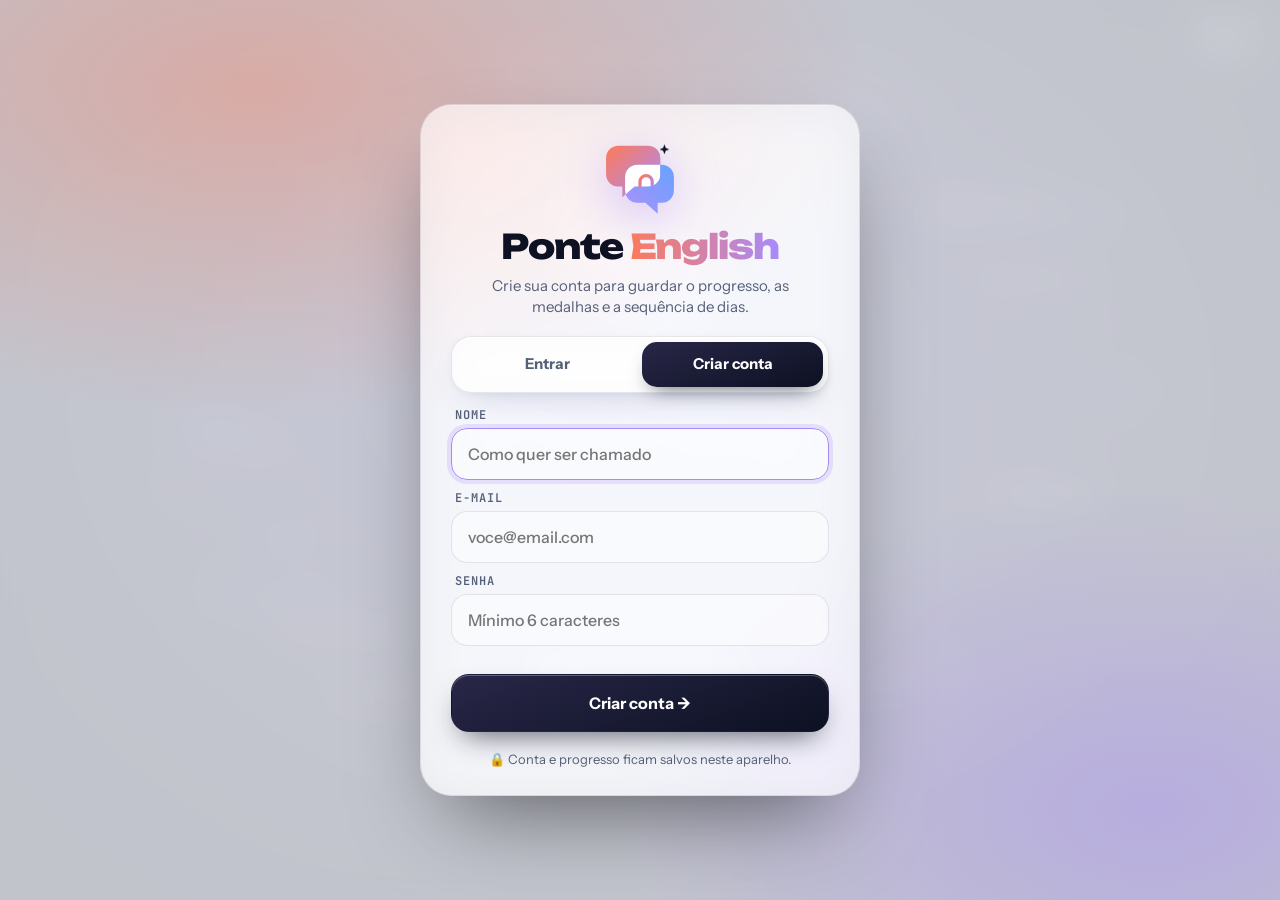
==== commit 53c7c03e: "Add files via upload" ====
--- a/index.html
+++ b/index.html
@@ -706,10 +706,92 @@
 .exp-fb.ok{border-color:var(--ct)}
 .t-exp{background:linear-gradient(135deg,color-mix(in srgb,var(--ct) 30%,var(--card)),var(--card))}
 
+/* ===== v5: paletas-recompensa ===== */
+:root[data-pal="forest"]{--g1:#22C55E;--g2:#14B8A6;--g3:#84CC16;--au1:rgba(34,197,94,.30);--au2:rgba(20,184,166,.32);--au3:rgba(132,204,22,.24);--au4:rgba(16,185,129,.22)}
+:root[data-pal="lagoon"]{--g1:#06B6D4;--g2:#3B82F6;--g3:#22D3EE;--au1:rgba(6,182,212,.30);--au2:rgba(59,130,246,.32);--au3:rgba(34,211,238,.26);--au4:rgba(14,165,233,.22)}
+:root[data-pal="gold"]{--g1:#F59E0B;--g2:#F97316;--g3:#FACC15;--au1:rgba(245,158,11,.32);--au2:rgba(249,115,22,.30);--au3:rgba(250,204,21,.26);--au4:rgba(234,88,12,.22)}
+:root[data-pal="royal"]{--g1:#8B5CF6;--g2:#EC4899;--g3:#6366F1;--au1:rgba(139,92,246,.32);--au2:rgba(236,72,153,.30);--au3:rgba(99,102,241,.28);--au4:rgba(217,70,239,.22)}
+:root[data-pal="graphite"]{--g1:#A1A1AA;--g2:#52525B;--g3:#D4D4D8;--au1:rgba(161,161,170,.30);--au2:rgba(82,82,91,.30);--au3:rgba(212,212,216,.26);--au4:rgba(113,113,122,.22)}
+:root[data-pal="ledger"]{--g1:#10B981;--g2:#0EA5E9;--g3:#34D399;--au1:rgba(16,185,129,.30);--au2:rgba(14,165,233,.32);--au3:rgba(52,211,153,.26);--au4:rgba(6,182,212,.22)}
+.swatch{position:relative}
+.swatch.locked{filter:grayscale(.85) brightness(.75);cursor:not-allowed}
+.sw-lock{position:absolute;inset:0;display:grid;place-items:center;font-size:16px}
+
+/* ===== v5: login ===== */
+body.auth-on #root{filter:blur(6px);pointer-events:none}
+.auth{position:fixed;inset:0;z-index:900;display:grid;place-items:center;padding:24px max(16px,env(safe-area-inset-left));
+ background:radial-gradient(80% 60% at 20% 10%,color-mix(in srgb,var(--g1) 35%,transparent),transparent 60%),radial-gradient(70% 60% at 90% 90%,color-mix(in srgb,var(--g2) 40%,transparent),transparent 60%),color-mix(in srgb,var(--bg,#0b0a1d) 82%,transparent);
+ backdrop-filter:blur(18px);opacity:0;transition:opacity .45s}
+.auth.on{opacity:1}.auth.out{opacity:0}
+.auth-card{width:min(440px,100%);padding:34px 30px 26px;border-radius:32px;background:var(--card);border:1px solid var(--line);box-shadow:0 40px 90px -30px rgba(0,0,0,.55),inset 0 1px 0 rgba(255,255,255,.12);
+ backdrop-filter:blur(26px) saturate(1.4);text-align:center;transform:translateY(18px) scale(.98);transition:transform .6s cubic-bezier(.2,.9,.3,1)}
+.auth.on .auth-card{transform:none}
+.auth-mark{width:76px;height:76px;margin:0 auto 14px;filter:drop-shadow(0 12px 24px color-mix(in srgb,var(--g2) 45%,transparent))}
+.auth-mark svg{width:100%;height:100%}
+.auth-card h1{font:800 34px/1.05 Unbounded,sans-serif;letter-spacing:-.03em}
+.auth-card h1 span{background:linear-gradient(90deg,var(--g1),var(--g2));-webkit-background-clip:text;background-clip:text;color:transparent}
+.auth-card>p.muted{margin:10px auto 18px;max-width:34ch;font-size:15px;line-height:1.45}
+.auth-seg{grid-template-columns:1fr 1fr;margin-bottom:16px}
+.auth form{display:grid;gap:12px;text-align:left}
+.auth label span{display:block;font:600 12px/1 'JetBrains Mono',monospace;letter-spacing:.08em;text-transform:uppercase;color:var(--ink-2);margin:0 0 7px 4px}
+.auth input{width:100%;padding:15px 16px;border-radius:16px;border:1.5px solid var(--line);background:color-mix(in srgb,var(--card) 70%,transparent);color:inherit;font:500 16px 'Instrument Sans',sans-serif;outline:none;transition:border-color .2s,box-shadow .2s}
+.auth input:focus{border-color:var(--g2);box-shadow:0 0 0 4px color-mix(in srgb,var(--g2) 22%,transparent)}
+.auth-go{margin-top:4px;width:100%;justify-content:center;padding:16px}
+.auth-msg{min-height:0;font-size:14px;color:#ef4444;opacity:0;transition:opacity .2s;margin:0 4px}
+.auth-msg.on{opacity:1}.auth-msg.ok{color:#14B8A6}
+.auth-link{background:none;border:0;color:var(--ink-2);font-size:14px;text-decoration:underline;cursor:pointer;justify-self:center;padding:6px}
+.auth-note{margin-top:18px;font-size:13px;color:var(--ink-2)}
+@keyframes shake{20%,60%{transform:translateX(-7px)}40%,80%{transform:translateX(7px)}}
+form.shake{animation:shake .4s}
+.acc{display:flex;gap:14px;align-items:center;margin:8px 0 14px}
+.acc b{display:block;font-size:17px}.acc .muted{font-size:13px;overflow-wrap:anywhere}
+.acc-av{width:50px;height:50px;border-radius:50%;flex:none;display:grid;place-items:center;font:800 20px Unbounded,sans-serif;color:#fff;background:linear-gradient(135deg,var(--g1),var(--g2))}
+
+/* ===== v5: medalhas e conquistas ===== */
+.medal{--a:#E7A36B;--b:#9A5B2E;position:relative;width:64px;height:64px;flex:none;border-radius:50%;display:grid;place-items:center;
+ background:radial-gradient(circle at 50% 45%,color-mix(in srgb,var(--a) 30%,#fff) 0 46%,transparent 47%),conic-gradient(from 210deg,var(--a),var(--b),var(--a),var(--b),var(--a));
+ box-shadow:0 10px 22px -10px var(--b),inset 0 0 0 2px rgba(255,255,255,.35)}
+.medal span{font-size:28px;line-height:1;filter:drop-shadow(0 2px 2px rgba(0,0,0,.25))}
+.medal::after{content:"";position:absolute;inset:0;border-radius:50%;background:linear-gradient(120deg,transparent 35%,rgba(255,255,255,.55) 48%,transparent 60%);mix-blend-mode:overlay}
+.medal.t-prata{--a:#F3F4F6;--b:#9CA3AF}.medal.t-ouro{--a:#FDE68A;--b:#C8961B}.medal.t-esmeralda{--a:#6EE7B7;--b:#047857}
+.medal.t-guia{--a:#C7D2FE;--b:#4F46E5}.medal.t-marco{--a:#FDA4AF;--b:#BE123C}
+.medal.t-trofeu{--a:#FDE68A;--b:#7C3AED;border-radius:22px;background:radial-gradient(circle at 50% 45%,color-mix(in srgb,var(--a) 30%,#fff) 0 44%,transparent 45%),linear-gradient(145deg,var(--a),var(--b))}
+.medal.big{width:132px;height:132px}.medal.big span{font-size:60px}.medal.big.t-trofeu{border-radius:40px}
+.rw-grid{display:grid;grid-template-columns:repeat(auto-fill,minmax(260px,1fr));gap:12px}
+.rw-item{display:flex;gap:14px;align-items:center;padding:16px;border-radius:22px;background:var(--card);border:1px solid var(--line);backdrop-filter:blur(18px)}
+.rw-item b{display:block;font-size:16px;letter-spacing:-.01em}
+.rw-item .muted{display:block;font-size:13px;line-height:1.35;margin-top:2px}
+.rw-item em{display:block;font:600 11px 'JetBrains Mono',monospace;letter-spacing:.06em;text-transform:uppercase;font-style:normal;color:var(--g2);margin-top:6px}
+.rw-item.locked .medal{filter:grayscale(1) brightness(.7) contrast(.9);opacity:.55}
+.rw-item.locked em{color:var(--ink-2)}
+.rw-top{display:grid;grid-template-columns:1fr auto;gap:14px;align-items:center;padding:22px;margin-bottom:8px}
+.rw-top h2{font:800 28px/1.1 Unbounded,sans-serif;letter-spacing:-.03em;margin-top:6px}
+.rw-count{text-align:right}.rw-count b{display:block;font:800 40px/1 Unbounded,sans-serif}
+.t-rew{background:linear-gradient(135deg,color-mix(in srgb,#F59E0B 26%,var(--card)),var(--card))}
+.rw-ov{position:fixed;inset:0;z-index:950;display:grid;place-items:center;padding:20px;background:rgba(6,5,16,.55);backdrop-filter:blur(10px);opacity:0;transition:opacity .3s}
+.rw-ov.on{opacity:1}
+.rw-card{position:relative;overflow:hidden;width:min(420px,100%);padding:36px 26px 24px;border-radius:32px;text-align:center;background:var(--card);border:1px solid var(--line);box-shadow:0 40px 100px -30px rgba(0,0,0,.6);transform:scale(.86) translateY(20px);transition:transform .55s cubic-bezier(.2,1.3,.4,1)}
+.rw-ov.on .rw-card{transform:none}
+.rw-rays{position:absolute;left:50%;top:100px;width:520px;height:520px;margin:-260px 0 0 -260px;background:repeating-conic-gradient(color-mix(in srgb,var(--g1) 20%,transparent) 0 8deg,transparent 8deg 22deg);border-radius:50%;animation:spin 14s linear infinite;mask:radial-gradient(closest-side,#000,transparent)}
+@keyframes spin{to{transform:rotate(360deg)}}
+.rw-card .medal{margin:0 auto 18px;animation:pop .8s cubic-bezier(.2,1.5,.4,1) both .1s}
+@keyframes pop{from{transform:scale(.2) rotate(-25deg);opacity:0}to{transform:none;opacity:1}}
+.rw-k{color:var(--g2);position:relative}
+.rw-card h2{position:relative;font:800 28px/1.1 Unbounded,sans-serif;letter-spacing:-.03em;margin:8px 0 6px}
+.rw-card>p.muted{position:relative}
+.rw-gains{position:relative;display:flex;gap:8px;justify-content:center;flex-wrap:wrap;margin:16px 0 20px}
+.rw-gains span{padding:8px 14px;border-radius:999px;font-weight:700;font-size:14px;background:color-mix(in srgb,var(--g2) 18%,transparent);border:1px solid color-mix(in srgb,var(--g2) 40%,transparent)}
+.rw-card .row2{position:relative}
+
 </style>
 </head>
 <body>
   <div id="root"></div>
+  <script>
+    /* Login na nuvem (opcional): cole aqui os dados do seu projeto Supabase.
+       Deixe vazio para usar contas salvas só neste aparelho. */
+    window.PONTE_CONFIG = { supabaseUrl: '', supabaseKey: '' };
+  </script>
   <script>
 /* Ponte English — conteúdo do curso
    Cada palavra: [inglês, português, imagem (emoji), frase com {palavra}, tradução da frase, pronúncia aproximada]
@@ -3228,14 +3310,14 @@
   const GOAL = 50;
 
   /* ---------- progresso salvo no navegador ---------- */
-  const KEY = 'ponte-english-v1';
-  const DEF = { xp: 0, days: {}, units: {}, review: {}, last: null, rate: 0.9, theme: 'auto', level: null, fx: 'full', sound: true, pal: 'aurora', introSeen: false, guide: {} };
+  const KEY0 = 'ponte-english-v1'; let KEY = KEY0;
+  const DEF = { xp: 0, days: {}, units: {}, review: {}, last: null, rate: 0.9, theme: 'auto', level: null, fx: 'full', sound: true, pal: 'aurora', introSeen: false, guide: {}, rew: {}, updatedAt: 0 };
   let S = load();
   function load() {
     try { const s = JSON.parse(localStorage.getItem(KEY) || 'null'); return Object.assign({}, DEF, s || {}); }
     catch (e) { return Object.assign({}, DEF); }
   }
-  function save() { try { localStorage.setItem(KEY, JSON.stringify(S)); } catch (e) { } }
+  function save(quiet) { S.updatedAt = Date.now(); try { localStorage.setItem(KEY, JSON.stringify(S)); } catch (e) { } if (!quiet && window.__cloudPush) window.__cloudPush(); }
   function dayKey(d) { return d.getFullYear() + '-' + String(d.getMonth() + 1).padStart(2, '0') + '-' + String(d.getDate()).padStart(2, '0'); }
   function today() { return dayKey(new Date()); }
   const RANKS = [[0, '🌱 Iniciante'], [100, '🧭 Explorador'], [300, '🚀 Vendedor Pro'], [700, '💼 Negociador'], [1400, '🏆 Closer'], [2500, '👑 Mestre da Ponte']];
@@ -3344,6 +3426,7 @@
     home: '<svg viewBox="0 0 24 24"><path d="M3 10.5 12 3l9 7.5V20a1 1 0 0 1-1 1h-5v-6H9v6H4a1 1 0 0 1-1-1z" stroke-linejoin="round"/></svg>',
     path: '<svg viewBox="0 0 24 24"><circle cx="6" cy="18" r="2.5"/><circle cx="18" cy="6" r="2.5"/><path d="M8.5 18H15a3 3 0 0 0 0-6H9a3 3 0 0 1 0-6h6.5" stroke-linecap="round"/></svg>',
     review: '<svg viewBox="0 0 24 24"><path d="M20 11a8 8 0 1 0-2.3 5.7M20 4v7h-7" stroke-linecap="round" stroke-linejoin="round"/></svg>',
+    trophy: '<svg viewBox="0 0 24 24"><path d="M8 4h8v5a4 4 0 0 1-8 0zM8 6H5a3 3 0 0 0 3 4M16 6h3a3 3 0 0 1-3 4M12 13v4M8.5 20h7M10 17h4" stroke-linecap="round" stroke-linejoin="round"/></svg>',
     exp: '<svg viewBox="0 0 24 24"><rect x="3" y="5" width="18" height="14" rx="3"/><path d="m4 8 8 6 8-6" stroke-linecap="round" stroke-linejoin="round"/></svg>',
     vtab: '<svg viewBox="0 0 24 24"><rect x="3" y="4" width="18" height="16" rx="3"/><path d="M3 10h18M9 10v10M15 10v10" stroke-linecap="round"/></svg>',
     test: '<svg viewBox="0 0 24 24"><path d="M4 20V10M10 20V4M16 20v-7M22 20H2" stroke-linecap="round"/></svg>',
@@ -3488,7 +3571,7 @@
     const tl = name === 'unit' ? arg.u.level : name === 'home' ? nextUnit().level : null;
     $('#bg').style.setProperty('--tint', tl ? 'color-mix(in srgb,' + tl.color + ' 22%,transparent)' : 'transparent');
     const render = function () {
-      ({ home: home, path: path, unit: unitView, review: review, test: testIntro, settings: settings, guide: guideHome, chapter: guideChapter, conj: conj, vtab: vtab, exp: expHome })[name](arg);
+      ({ home: home, path: path, unit: unitView, review: review, test: testIntro, settings: settings, guide: guideHome, chapter: guideChapter, conj: conj, vtab: vtab, exp: expHome, rewards: rewardsView })[name](arg);
       if (name === 'home' || name === 'path') {
         const bn = '<button class="tile guide-banner" id="gbanner"><span class="blob" style="--s:60px">📘</span><div><p class="mono">Material de estudo</p><h3>Guia de inglês: leia as regras e pratique</h3>' +
           '<p class="muted">' + GD.length + ' capítulos, mapa dos tempos verbais e conjugador · ' + guideCount() + ' concluídos</p></div><span class="pill">Abrir guia →</span></button>';
@@ -3543,6 +3626,7 @@
       '<button class="tile t-action" data-go="test"><span class="ico">' + I.test + '</span><div><h3>Teste de nível</h3><p class="muted" style="font-size:14px">' + (S.level ? 'Seu nível: ' + S.level : 'Descubra por onde começar') + '</p></div></button>' +
       '<button class="tile t-action t-exp" data-go="exp"><span class="ico">' + I.exp + '</span><div><h3>Expediente</h3><p class="muted" style="font-size:14px">Responda e-mails de trabalho em inglês</p></div></button>' +
       '<button class="tile t-action" data-go="vtab"><span class="ico">' + I.vtab + '</span><div><h3>Tabela de verbos</h3><p class="muted" style="font-size:14px">' + (window.VERBS || []).length + ' verbos: presente, passado e futuro</p></div></button>' +
+      '<button class="tile t-action t-rew" data-go="rewards"><span class="ico">' + I.trophy + '</span><div><h3>Conquistas</h3><p class="muted" style="font-size:14px">' + rewCount() + ' de ' + REW.length + ' desbloqueadas</p></div></button>' +
       '<div class="tile t-levels"><div class="tile-h"><h3>Sua jornada</h3><span class="mono">' + learnedWords() + '/' + WORDS.length + ' palavras</span></div>' +
       LV.map(function (lv) {
         const d = lv.units.filter(isDone).length;
@@ -3894,6 +3978,7 @@
     $('#again').onclick = r.again; $('#nxt').onclick = r.next;
     $('#side-xp').textContent = S.xp;
     window.scrollTo(0, 0);
+    setTimeout(function () { checkRewards(false); }, 1200);
   }
 
   /* ---------- revisão ---------- */
@@ -3960,14 +4045,14 @@
   function settings() {
     view.innerHTML = '<header class="page-h"><p class="mono">Ajustes</p><h1>Do seu jeito</h1></header><div class="set-list">' +
       '<div class="set"><h3>Aparência</h3><div class="seg" id="theme"><button data-th="auto">Automático</button><button data-th="light">Claro</button><button data-th="dark">Escuro</button></div></div>' +
-      '<div class="set"><h3>Paleta de cores</h3><div class="swatches" id="pal">' + [['aurora', 'Aurora', '#FF7A59', '#A78BFA'], ['ocean', 'Oceano', '#38BDF8', '#6366F1'], ['sunset', 'Pôr do sol', '#FB7185', '#F59E0B'], ['neon', 'Neon', '#22D3EE', '#E879F9']].map(function (p) { return '<button class="swatch" data-pal="' + p[0] + '" title="' + p[1] + '" aria-label="' + p[1] + '" style="background:linear-gradient(135deg,' + p[2] + ',' + p[3] + ')"></button>'; }).join('') + '</div></div>' +
+      accountBlock() + '<div class="set"><h3>Paleta de cores</h3><div class="swatches" id="pal">' + PALS.map(function (p) { const lock = p[4] && !S.rew[p[4]]; return '<button class="swatch' + (lock ? ' locked' : '') + '" data-pal="' + p[0] + '" title="' + p[1] + (lock ? ' · conclua o nível ' + p[4].slice(2) : '') + '" aria-label="' + p[1] + '" style="background:linear-gradient(135deg,' + p[2] + ',' + p[3] + ')"' + (lock ? ' data-lock="1"' : '') + '>' + (lock ? '<span class="sw-lock">🔒</span>' : '') + '</button>'; }).join('') + '</div><p class="muted" style="font-size:13px;margin-top:8px">As paletas com cadeado são recompensas: conclua um nível inteiro para liberar.</p></div>' +
       '<div class="set"><h3>Sons e vibração</h3><div class="seg" id="snd"><button data-s="1">Ligados</button><button data-s="0">Desligados</button></div></div>' +
       '<div class="set"><h3>Efeitos visuais</h3><div class="seg" id="fx"><button data-fx="full">Completo</button><button data-fx="light">Leve</button><button data-fx="off">Desligado</button></div>' +
       '<p class="muted" style="font-size:14px">Completo liga o fundo animado com formas flutuantes. Leve tira as formas. Desligado deixa tudo parado e mais rápido em aparelhos antigos.</p></div>' +
       (canSpeak ? '<div class="set"><h3>Velocidade da voz</h3><input type="range" id="rate" min="0.5" max="1.2" step="0.05" value="' + S.rate + '" aria-label="Velocidade da voz"><div class="tile-h"><span class="muted" id="ratev">' + S.rate.toFixed(2) + 'x</span><button class="say" id="testv">' + I.sound + 'Testar</button></div></div>'
         : '<div class="set"><h3>Áudio</h3><p class="muted">Este navegador não tem voz em inglês disponível. No Chrome ou Safari do celular o áudio funciona.</p></div>') +
       '<div class="set"><h3>Abertura</h3><p class="muted" style="font-size:14px">Reveja a animação de boas-vindas.</p><button class="btn" id="replay">▶ Rever abertura</button></div>' +
-      '<div class="set"><h3>Progresso</h3><p class="muted">' + S.xp + ' pontos · ' + UNITS.filter(isDone).length + ' de ' + UNITS.length + ' unidades concluídas. O progresso fica salvo só neste navegador e neste aparelho.</p>' +
+      '<div class="set"><h3>Progresso</h3><p class="muted">' + S.xp + ' pontos · ' + UNITS.filter(isDone).length + ' de ' + UNITS.length + ' unidades concluídas. ' + (CLOUD ? 'O progresso fica salvo na nuvem e aparece em qualquer aparelho em que você entrar.' : 'O progresso fica salvo na sua conta, neste aparelho.') + '</p>' +
       '<button class="btn danger" id="reset">Apagar meu progresso</button></div></div>';
     $$('[data-th]').forEach(function (b) {
       b.classList.toggle('on', b.dataset.th === S.theme);
@@ -3979,7 +4064,7 @@
     });
     $$('#pal button').forEach(function (b) {
       b.classList.toggle('on', b.dataset.pal === (S.pal || 'aurora'));
-      b.onclick = function () { S.pal = b.dataset.pal; save(); applyTheme(); $$('#pal button').forEach(function (x) { x.classList.toggle('on', x === b); }); sfx('tap'); };
+      b.onclick = function () { if (b.dataset.lock) { toast('Conclua o nível para liberar esta paleta'); sfx('no'); return; } S.pal = b.dataset.pal; save(); applyTheme(); $$('#pal button').forEach(function (x) { x.classList.toggle('on', x === b); }); sfx('tap'); };
     });
     $$('#snd button').forEach(function (b) {
       b.classList.toggle('on', (b.dataset.s === '1') === (S.sound !== false));
@@ -3991,6 +4076,8 @@
       $('#testv').onclick = function () { say('Hello! Nice to meet you.'); };
     }
     $('#replay').onclick = function () { playIntro(true); };
+    const lo = $('#logout'); if (lo) lo.onclick = logout;
+    const tr = $('#to-rew'); if (tr) tr.onclick = function () { go('rewards'); };
     const rs = $('#reset');
     rs.onclick = function () {
       if (!rs.dataset.armed) { rs.dataset.armed = '1'; rs.textContent = 'Toque de novo para confirmar'; return; }
@@ -4272,6 +4359,182 @@
         again: expRun, next: function () { go('exp'); }, nextLabel: 'Voltar ao Expediente' });
     }
     card();
+  }
+
+
+  /* ---------- RECOMPENSAS ---------- */
+  const PALS = [['aurora', 'Aurora', '#FF7A59', '#A78BFA'], ['ocean', 'Oceano', '#38BDF8', '#6366F1'], ['sunset', 'Pôr do sol', '#FB7185', '#F59E0B'], ['neon', 'Neon', '#22D3EE', '#E879F9'],
+    ['forest', 'Floresta', '#22C55E', '#14B8A6', 'l:A1'], ['lagoon', 'Lagoa', '#06B6D4', '#3B82F6', 'l:A2'], ['gold', 'Ouro', '#F59E0B', '#F97316', 'l:B1'],
+    ['royal', 'Realeza', '#8B5CF6', '#EC4899', 'l:B2'], ['graphite', 'Grafite', '#A1A1AA', '#52525B', 'l:C1'], ['ledger', 'Livro-razão', '#10B981', '#0EA5E9', 'l:CT']];
+  const LVTROPHY = { A1: ['Primeira Ponte', '🌱'], A2: ['Ponte Firme', '🧱'], B1: ['Travessia', '🧭'], B2: ['Além do Rio', '🚀'], C1: ['Mestre da Ponte', '👑'], CT: ['Contador Bilíngue', '📊'] };
+  const TIER = { A1: 'bronze', A2: 'bronze', B1: 'prata', B2: 'prata', C1: 'ouro', CT: 'esmeralda' };
+  const TIERXP = { bronze: 30, prata: 45, ouro: 60, esmeralda: 50 };
+  const REW = [];
+  LV.forEach(function (l) {
+    const tr = LVTROPHY[l.id] || [l.name, '🏆'], pal = PALS.find(function (p) { return p[4] === 'l:' + l.id; });
+    REW.push({ id: 'l:' + l.id, g: 'lv', tier: 'trofeu', ic: tr[1], name: tr[0], desc: 'Concluir todas as unidades do ' + (l.track ? 'Inglês Contábil' : 'nível ' + l.id), xp: 150, pal: pal && pal[1], test: function () { return l.units.every(isDone); } });
+  });
+  UNITS.forEach(function (u) {
+    const t = TIER[u.level.id] || 'bronze';
+    REW.push({ id: 'u:' + u.id, g: 'un', lv: u.level.id, tier: t, ic: u.icon, name: u.title, desc: 'Concluir a unidade ' + u.n + (u.level.track ? ' do Inglês Contábil' : ' do ' + u.level.id), xp: TIERXP[t], test: function () { return isDone(u); } });
+  });
+  GD.forEach(function (c, i) { REW.push({ id: 'g:' + c.id, g: 'gd', tier: 'guia', ic: c.icon, name: c.title, desc: 'Concluir o capítulo ' + (i + 1) + ' do Guia', xp: 20, test: function () { return gDone(c); } }); });
+  [['m:first', '👣', 'Primeiro passo', 'Concluir a primeira unidade', 20, function () { return UNITS.some(isDone); }],
+   ['m:s3', '🔥', 'Três dias seguidos', 'Estudar 3 dias em sequência', 30, function () { return streak() >= 3; }],
+   ['m:s7', '⚡', 'Semana firme', 'Estudar 7 dias em sequência', 70, function () { return streak() >= 7; }],
+   ['m:s30', '🏅', 'Mês de ouro', 'Estudar 30 dias em sequência', 250, function () { return streak() >= 30; }],
+   ['m:x500', '⭐', '500 pontos', 'Somar 500 pontos', 0, function () { return S.xp >= 500; }],
+   ['m:x2000', '🌟', '2.000 pontos', 'Somar 2.000 pontos', 0, function () { return S.xp >= 2000; }],
+   ['m:x5000', '💫', '5.000 pontos', 'Somar 5.000 pontos', 0, function () { return S.xp >= 5000; }],
+   ['m:e10', '✉️', 'Caixa em dia', 'Responder 10 e-mails no Expediente', 30, function () { return ((S.exp || {}).answered || 0) >= 10; }],
+   ['m:e50', '📬', 'Inbox zero', 'Responder 50 e-mails no Expediente', 90, function () { return ((S.exp || {}).answered || 0) >= 50; }],
+   ['m:ep', '💼', 'Expediente perfeito', 'Acertar os 6 e-mails de uma rodada', 50, function () { return ((S.exp || {}).best || 0) >= 1; }],
+   ['m:guide', '📘', 'Guia completo', 'Concluir os ' + GD.length + ' capítulos do Guia', 150, function () { return GD.length && GD.every(gDone); }],
+   ['m:all', '🌉', 'Travessia completa', 'Concluir todas as ' + UNITS.length + ' unidades', 500, function () { return UNITS.every(isDone); }]
+  ].forEach(function (m) { REW.push({ id: m[0], g: 'mk', tier: 'marco', ic: m[1], name: m[2], desc: m[3], xp: m[4], test: m[5] }); });
+  function rewCount() { S.rew = S.rew || {}; return REW.filter(function (r) { return S.rew[r.id]; }).length; }
+  function currentTitle() { const got = LV.filter(function (l) { return S.rew && S.rew['l:' + l.id]; }); return got.length ? LVTROPHY[got[got.length - 1].id][0] : rankOf(S.xp)[1]; }
+  function medal(r, big) { return '<div class="medal t-' + r.tier + (big ? ' big' : '') + '"><span>' + r.ic + '</span></div>'; }
+  let rwQueue = [], rwOpen = false;
+  function checkRewards(silent) {
+    if (!USER) return; S.rew = S.rew || {}; const got = [];
+    for (let pass = 0; pass < 3; pass++) {
+      REW.forEach(function (r) { if (!S.rew[r.id] && r.test()) { S.rew[r.id] = Date.now(); if (r.xp) addXP(r.xp); got.push(r); } });
+    }
+    if (!got.length) return; save();
+    if (silent) { toast(got.length === 1 ? 'Conquista desbloqueada: ' + got[0].name : got.length + ' conquistas desbloqueadas'); return; }
+    rwQueue = rwQueue.concat(got); if (!rwOpen) showRewardNext();
+  }
+  function showRewardNext() {
+    const r = rwQueue.shift(); if (!r) { rwOpen = false; return; } rwOpen = true;
+    const ov = document.createElement('div'); ov.className = 'rw-ov';
+    ov.innerHTML = '<div class="rw-card" role="dialog" aria-label="Conquista desbloqueada"><div class="rw-rays"></div>' + medal(r, true) +
+      '<p class="mono rw-k">' + (r.g === 'lv' ? 'Troféu desbloqueado' : 'Conquista desbloqueada') + '</p><h2>' + esc(r.name) + '</h2><p class="muted">' + esc(r.desc) + '</p>' +
+      '<div class="rw-gains">' + (r.xp ? '<span>+' + r.xp + ' pontos</span>' : '') + (r.pal ? '<span>Nova paleta: ' + esc(r.pal) + '</span>' : '') + (r.g === 'lv' ? '<span>Novo título</span>' : '') + '</div>' +
+      '<div class="row2"><button class="btn" id="rw-all">Ver conquistas</button><button class="btn dark" id="rw-ok">' + (rwQueue.length ? 'Próxima (' + rwQueue.length + ')' : 'Continuar') + '</button></div></div>';
+    document.body.appendChild(ov); sfx('win'); confetti({ color: 'var(--g2)' });
+    requestAnimationFrame(function () { ov.classList.add('on'); });
+    function close(next) { ov.classList.remove('on'); setTimeout(function () { ov.remove(); next(); }, 320); }
+    $('#rw-ok', ov).onclick = function () { close(showRewardNext); };
+    $('#rw-all', ov).onclick = function () { rwQueue = []; close(function () { rwOpen = false; go('rewards'); }); };
+  }
+  function rewardsView() {
+    const n = rewCount(), pct = Math.round(n / REW.length * 100);
+    const card = function (r) { const ok = S.rew && S.rew[r.id]; return '<div class="rw-item' + (ok ? '' : ' locked') + '">' + medal(r) + '<div style="min-width:0"><b>' + esc(r.name) + '</b><span class="muted">' + esc(r.desc) + '</span>' +
+      '<em>' + (ok ? 'Conquistada' : 'Bloqueada') + (r.xp ? ' · +' + r.xp + ' pts' : '') + (r.pal ? ' · paleta ' + esc(r.pal) : '') + '</em></div></div>'; };
+    const sec = function (t, list) { return '<section class="g-sec"><h2 class="g-gh">' + t + ' <span class="mono">' + list.filter(function (r) { return S.rew && S.rew[r.id]; }).length + '/' + list.length + '</span></h2><div class="rw-grid">' + list.map(card).join('') + '</div></section>'; };
+    view.innerHTML = '<header class="page-h"><p class="mono">Recompensas</p><h1>Suas <span>conquistas</span></h1><p class="sub">Cada unidade, capítulo e nível concluído vira uma medalha. Os troféus de nível liberam paletas de cores exclusivas e um novo título.</p></header>' +
+      '<div class="tile rw-top"><div><p class="mono">Título atual</p><h2>' + esc(currentTitle()) + '</h2></div><div class="rw-count"><b>' + n + '</b><span class="mono">de ' + REW.length + '</span></div><div class="bar" style="grid-column:1/-1"><i style="width:' + pct + '%"></i></div></div>' +
+      sec('Troféus de nível', REW.filter(function (r) { return r.g === 'lv'; })) +
+      sec('Marcos', REW.filter(function (r) { return r.g === 'mk'; })) +
+      LV.map(function (l) { return sec('Medalhas · ' + (l.track ? 'Inglês Contábil' : l.id + ' ' + l.name), REW.filter(function (r) { return r.g === 'un' && r.lv === l.id; })); }).join('') +
+      sec('Guia de estudo', REW.filter(function (r) { return r.g === 'gd'; }));
+  }
+
+  /* ---------- CONTA E LOGIN ---------- */
+  const CFG = window.PONTE_CONFIG || {};
+  const CLOUD = !!(CFG.supabaseUrl && CFG.supabaseKey);
+  let USER = null, SB = null, cloudReady = false;
+  function accountBlock() {
+    if (!USER) return '';
+    return '<div class="set"><h3>Sua conta</h3><div class="acc"><span class="acc-av">' + esc((USER.name || USER.email || '?')[0].toUpperCase()) + '</span><div style="min-width:0"><b>' + esc(USER.name || 'Sem nome') + '</b><span class="muted">' + esc(USER.email) + ' · ' + (CLOUD ? 'salvo na nuvem' : 'salvo neste aparelho') + '</span></div></div>' +
+      '<div class="row2"><button class="btn" id="to-rew">Conquistas</button><button class="btn" id="logout">Sair da conta</button></div></div>';
+  }
+  async function sha(t) { try { const b = await crypto.subtle.digest('SHA-256', new TextEncoder().encode(t)); return [...new Uint8Array(b)].map(function (x) { return x.toString(16).padStart(2, '0'); }).join(''); } catch (e) { let h = 5381; for (let i = 0; i < t.length; i++) h = (h * 33 ^ t.charCodeAt(i)) >>> 0; return 'x' + h.toString(16); } }
+  function lsGet(k, d) { try { return JSON.parse(localStorage.getItem(k) || 'null') || d; } catch (e) { return d; } }
+  function lsSet(k, v) { try { localStorage.setItem(k, JSON.stringify(v)); } catch (e) { } }
+  function loadSB() { return new Promise(function (res, rej) { if (window.supabase) return res(); const sc = document.createElement('script'); sc.src = 'https://cdn.jsdelivr.net/npm/@supabase/supabase-js@2.45.4/dist/umd/supabase.min.js'; sc.onload = res; sc.onerror = rej; document.head.appendChild(sc); }); }
+  async function authBoot() {
+    if (CLOUD) {
+      try {
+        await loadSB(); SB = window.supabase.createClient(CFG.supabaseUrl, CFG.supabaseKey);
+        SB.auth.onAuthStateChange(function (ev) { if (ev === 'PASSWORD_RECOVERY') showAuth('nova'); });
+        const r = await SB.auth.getSession(); const ss = r.data && r.data.session;
+        if (ss) return enterUser({ id: ss.user.id, email: ss.user.email, name: (ss.user.user_metadata || {}).name || '' });
+      } catch (e) { console.warn('Supabase indisponível', e); }
+      return showAuth('entrar');
+    }
+    const sess = lsGet('ponte-session', null), accs = lsGet('ponte-accounts', {});
+    const acc = sess && Object.values(accs).find(function (a) { return a.id === sess.id; });
+    if (acc) return enterUser({ id: acc.id, email: acc.email, name: acc.name });
+    showAuth(Object.keys(accs).length ? 'entrar' : 'criar');
+  }
+  async function enterUser(u) {
+    USER = u; KEY = KEY0 + ':' + u.id;
+    try { if (!localStorage.getItem(KEY) && localStorage.getItem(KEY0) && !localStorage.getItem('ponte-legacy-claimed')) { localStorage.setItem(KEY, localStorage.getItem(KEY0)); localStorage.setItem('ponte-legacy-claimed', u.id); } } catch (e) { }
+    S = load();
+    if (CLOUD && SB) {
+      try {
+        const r = await SB.from('progress').select('data,updated_at').eq('user_id', u.id).maybeSingle();
+        const remote = r.data && r.data.data;
+        if (remote && (remote.updatedAt || 0) > (S.updatedAt || 0)) { S = Object.assign({}, DEF, remote); try { localStorage.setItem(KEY, JSON.stringify(S)); } catch (e) { } }
+        cloudReady = true; if (!remote || (S.updatedAt || 0) > (remote.updatedAt || 0)) pushNow();
+      } catch (e) { console.warn('sincronização falhou', e); cloudReady = true; }
+    }
+    const a = $('.auth'); if (a) { a.classList.add('out'); setTimeout(function () { a.remove(); }, 500); }
+    document.body.classList.remove('auth-on');
+    applyTheme(); go('home');
+    setTimeout(function () { checkRewards(true); }, 1500);
+  }
+  let pushT = null;
+  async function pushNow() { if (!CLOUD || !SB || !USER || !cloudReady) return; try { await SB.from('progress').upsert({ user_id: USER.id, data: S, updated_at: new Date().toISOString() }); } catch (e) { } }
+  window.__cloudPush = function () { if (!CLOUD) return; clearTimeout(pushT); pushT = setTimeout(pushNow, 1500); };
+  document.addEventListener('visibilitychange', function () { if (document.visibilityState === 'hidden') pushNow(); });
+  async function logout() { try { if (SB) await SB.auth.signOut(); } catch (e) { } try { localStorage.removeItem('ponte-session'); } catch (e) { } location.reload(); }
+  function showAuth(mode) {
+    let el = $('.auth'); if (el) el.remove();
+    el = document.createElement('div'); el.className = 'auth'; document.body.classList.add('auth-on');
+    const mark = LOGO.replace(/id="lg/g, 'id="au').replace(/url\(#lg/g, 'url(#au');
+    function draw() {
+      const nova = mode === 'nova', criar = mode === 'criar';
+      el.innerHTML = '<div class="auth-card"><div class="auth-mark">' + mark + '</div><h1>Ponte <span>English</span></h1>' +
+        '<p class="muted">' + (nova ? 'Crie uma senha nova para a sua conta.' : criar ? 'Crie sua conta para guardar o progresso, as medalhas e a sequência de dias.' : 'Que bom te ver de volta. Entre para continuar de onde parou.') + '</p>' +
+        (nova ? '' : '<div class="seg auth-seg"><button data-m="entrar" class="' + (!criar ? 'on' : '') + '" type="button">Entrar</button><button data-m="criar" class="' + (criar ? 'on' : '') + '" type="button">Criar conta</button></div>') +
+        '<form id="auth-f" novalidate>' + (criar ? '<label><span>Nome</span><input name="name" autocomplete="name" placeholder="Como quer ser chamado" required></label>' : '') +
+        (nova ? '' : '<label><span>E-mail</span><input name="email" type="email" autocomplete="email" placeholder="voce@email.com" required></label>') +
+        '<label><span>' + (nova ? 'Nova senha' : 'Senha') + '</span><input name="pw" type="password" autocomplete="' + (criar || nova ? 'new-password' : 'current-password') + '" placeholder="Mínimo 6 caracteres" required></label>' +
+        '<p class="auth-msg" id="auth-msg" role="alert"></p><button class="btn dark auth-go" type="submit">' + (nova ? 'Salvar nova senha' : criar ? 'Criar conta' : 'Entrar') + ' →</button>' +
+        (CLOUD && !criar && !nova ? '<button class="auth-link" type="button" id="auth-forgot">Esqueci minha senha</button>' : '') + '</form>' +
+        '<p class="auth-note">' + (CLOUD ? '🔒 Seu progresso fica salvo na nuvem e aparece em qualquer aparelho.' : '🔒 Conta e progresso ficam salvos neste aparelho.') + '</p></div>';
+      $$('.auth-seg button', el).forEach(function (b) { b.onclick = function () { mode = b.dataset.m; draw(); sfx('tap'); }; });
+      const msg = $('#auth-msg', el), f = $('#auth-f', el);
+      const fail = function (t) { msg.textContent = t; msg.classList.add('on'); f.classList.remove('shake'); void f.offsetWidth; f.classList.add('shake'); sfx('no'); };
+      const fg = $('#auth-forgot', el);
+      if (fg) fg.onclick = async function () { const em = (f.email.value || '').trim(); if (!em) return fail('Digite seu e-mail acima para receber o link.'); try { await SB.auth.resetPasswordForEmail(em, { redirectTo: location.origin }); msg.textContent = 'Enviamos um link para ' + em + '.'; msg.classList.add('on', 'ok'); } catch (e) { fail('Não foi possível enviar agora.'); } };
+      f.onsubmit = async function (e) {
+        e.preventDefault(); msg.classList.remove('on', 'ok');
+        const name = f.name ? f.name.value.trim() : '', email = f.email ? f.email.value.trim().toLowerCase() : '', pw = f.pw.value;
+        if (!nova && !/^\S+@\S+\.\S+$/.test(email)) return fail('Digite um e-mail válido.');
+        if (pw.length < 6) return fail('A senha precisa ter pelo menos 6 caracteres.');
+        if (criar && !name) return fail('Diga como quer ser chamado.');
+        const btn = $('.auth-go', el); btn.disabled = true; btn.textContent = 'Aguarde…';
+        try {
+          if (CLOUD) {
+            if (nova) { const r = await SB.auth.updateUser({ password: pw }); if (r.error) throw r.error; const u = r.data.user; return enterUser({ id: u.id, email: u.email, name: (u.user_metadata || {}).name || '' }); }
+            const r = criar ? await SB.auth.signUp({ email: email, password: pw, options: { data: { name: name } } }) : await SB.auth.signInWithPassword({ email: email, password: pw });
+            if (r.error) throw r.error;
+            if (!r.data.session) { btn.disabled = false; btn.textContent = 'Criar conta →'; msg.textContent = 'Conta criada! Confirme pelo link enviado para ' + email + ' e depois entre.'; msg.classList.add('on', 'ok'); return; }
+            const u = r.data.user; sfx('win'); return enterUser({ id: u.id, email: u.email, name: (u.user_metadata || {}).name || name });
+          }
+          const accs = lsGet('ponte-accounts', {});
+          if (criar) {
+            if (accs[email]) throw new Error('Já existe uma conta com este e-mail. Use Entrar.');
+            const salt = Math.random().toString(36).slice(2) + Date.now().toString(36);
+            const acc = { id: 'u' + Date.now().toString(36), email: email, name: name, salt: salt, hash: await sha(salt + pw) };
+            accs[email] = acc; lsSet('ponte-accounts', accs);
+          }
+          const acc = accs[email];
+          if (!acc || acc.hash !== await sha(acc.salt + pw)) throw new Error('E-mail ou senha incorretos.');
+          lsSet('ponte-session', { id: acc.id }); sfx('win'); enterUser({ id: acc.id, email: acc.email, name: acc.name });
+        } catch (err) {
+          btn.disabled = false; btn.textContent = (nova ? 'Salvar nova senha' : criar ? 'Criar conta' : 'Entrar') + ' →';
+          const m = String(err && err.message || err);
+          fail(/Invalid login/i.test(m) ? 'E-mail ou senha incorretos.' : /already registered/i.test(m) ? 'Este e-mail já tem conta. Use Entrar.' : /Email not confirmed/i.test(m) ? 'Confirme seu e-mail pelo link que enviamos.' : m);
+        }
+      };
+      setTimeout(function () { const i = $('input', el); if (i) try { i.focus({ preventScroll: true }); } catch (e) { } }, 400);
+    }
+    draw(); document.body.appendChild(el); requestAnimationFrame(function () { el.classList.add('on'); });
   }
 
   /* ---------- ABERTURA CINEMATOGRÁFICA ---------- */
@@ -4344,7 +4607,7 @@
   }
   playIntro(false);
   applyTheme();
-  go('home');
+  authBoot();
 })();
 
 </script>
